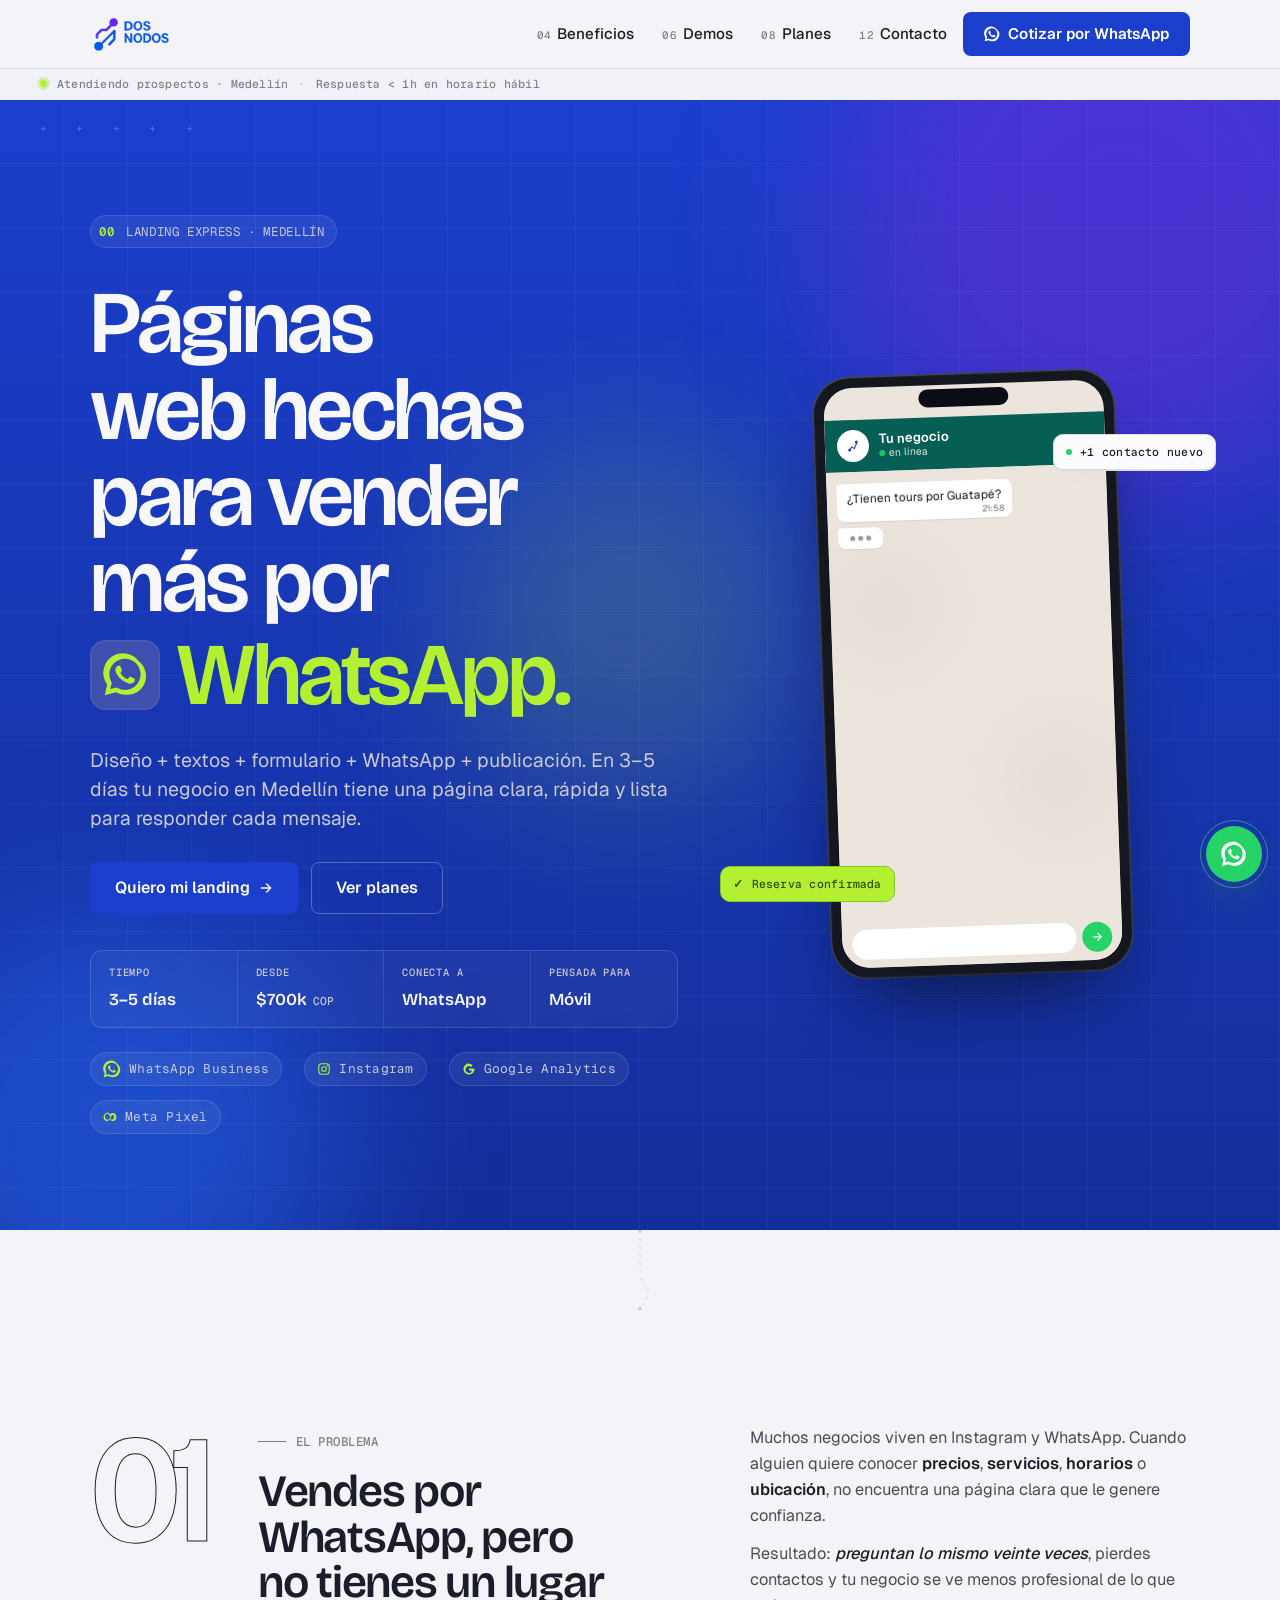
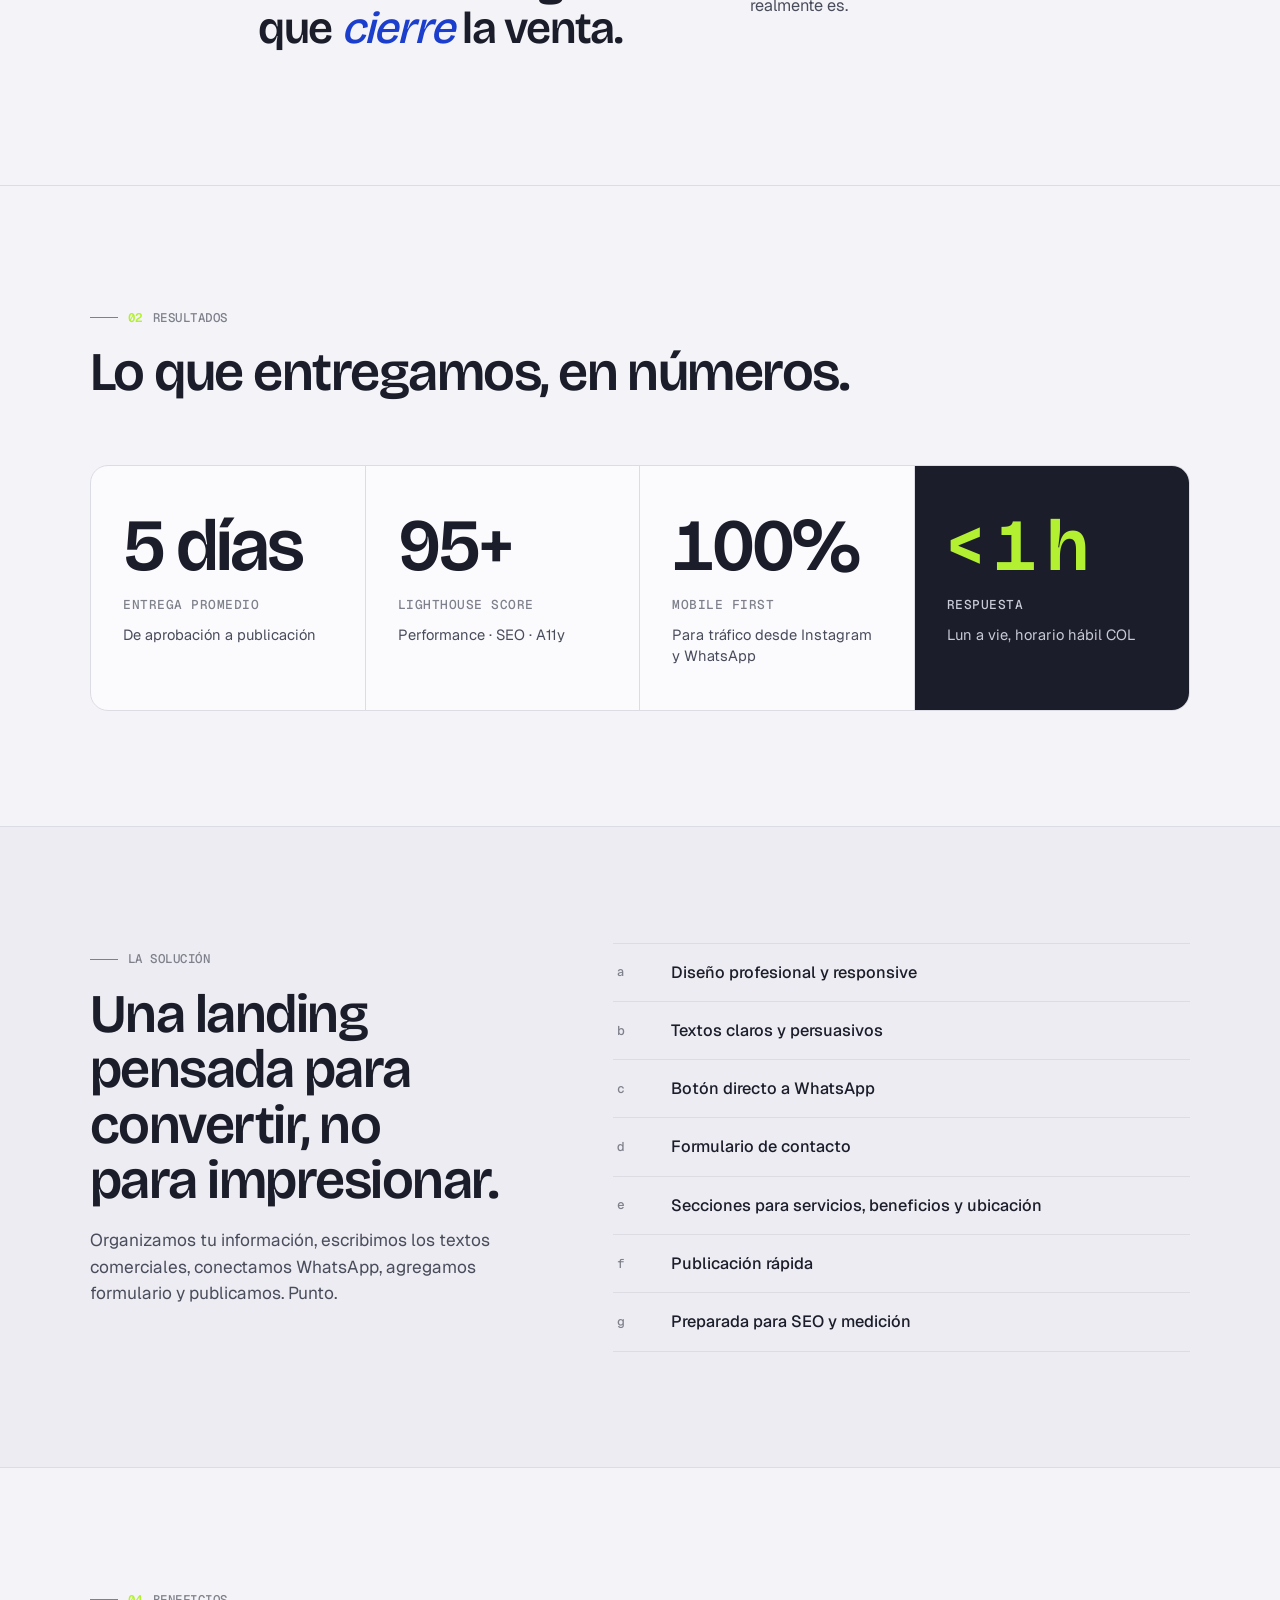
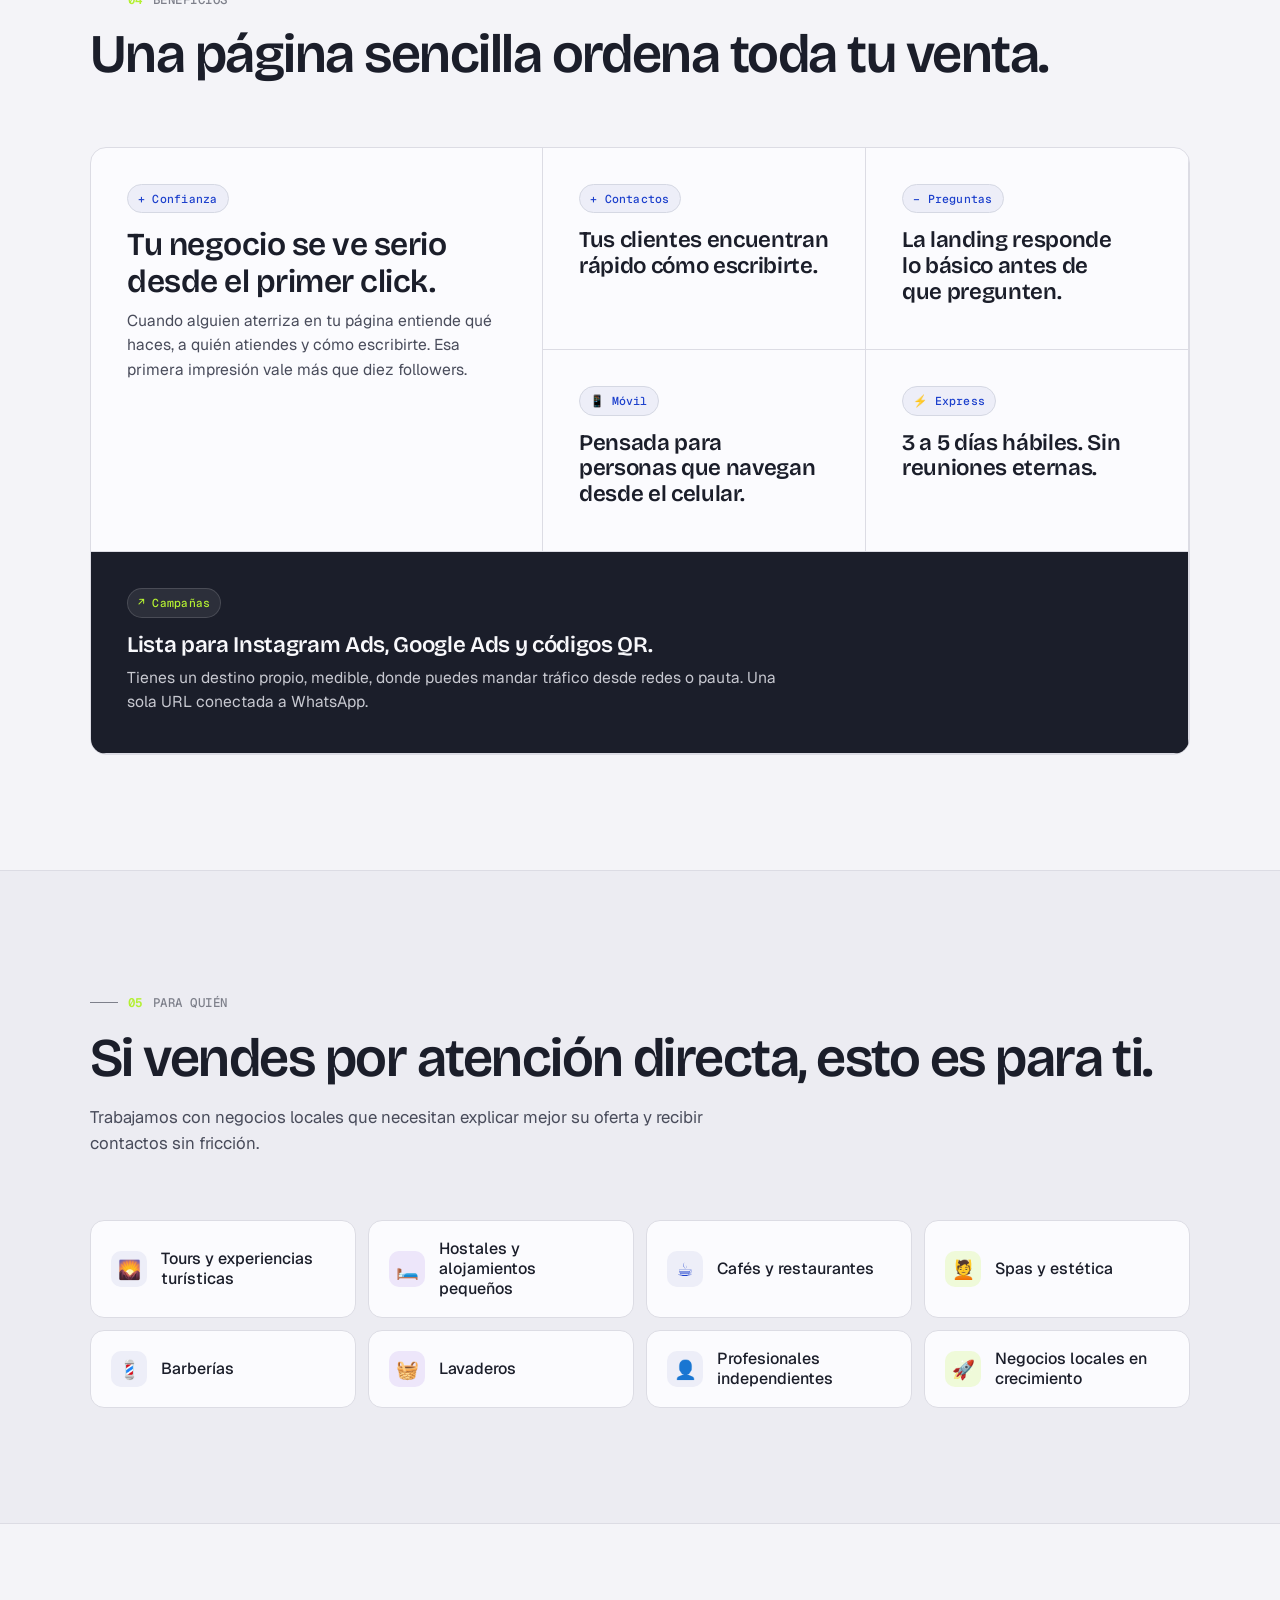
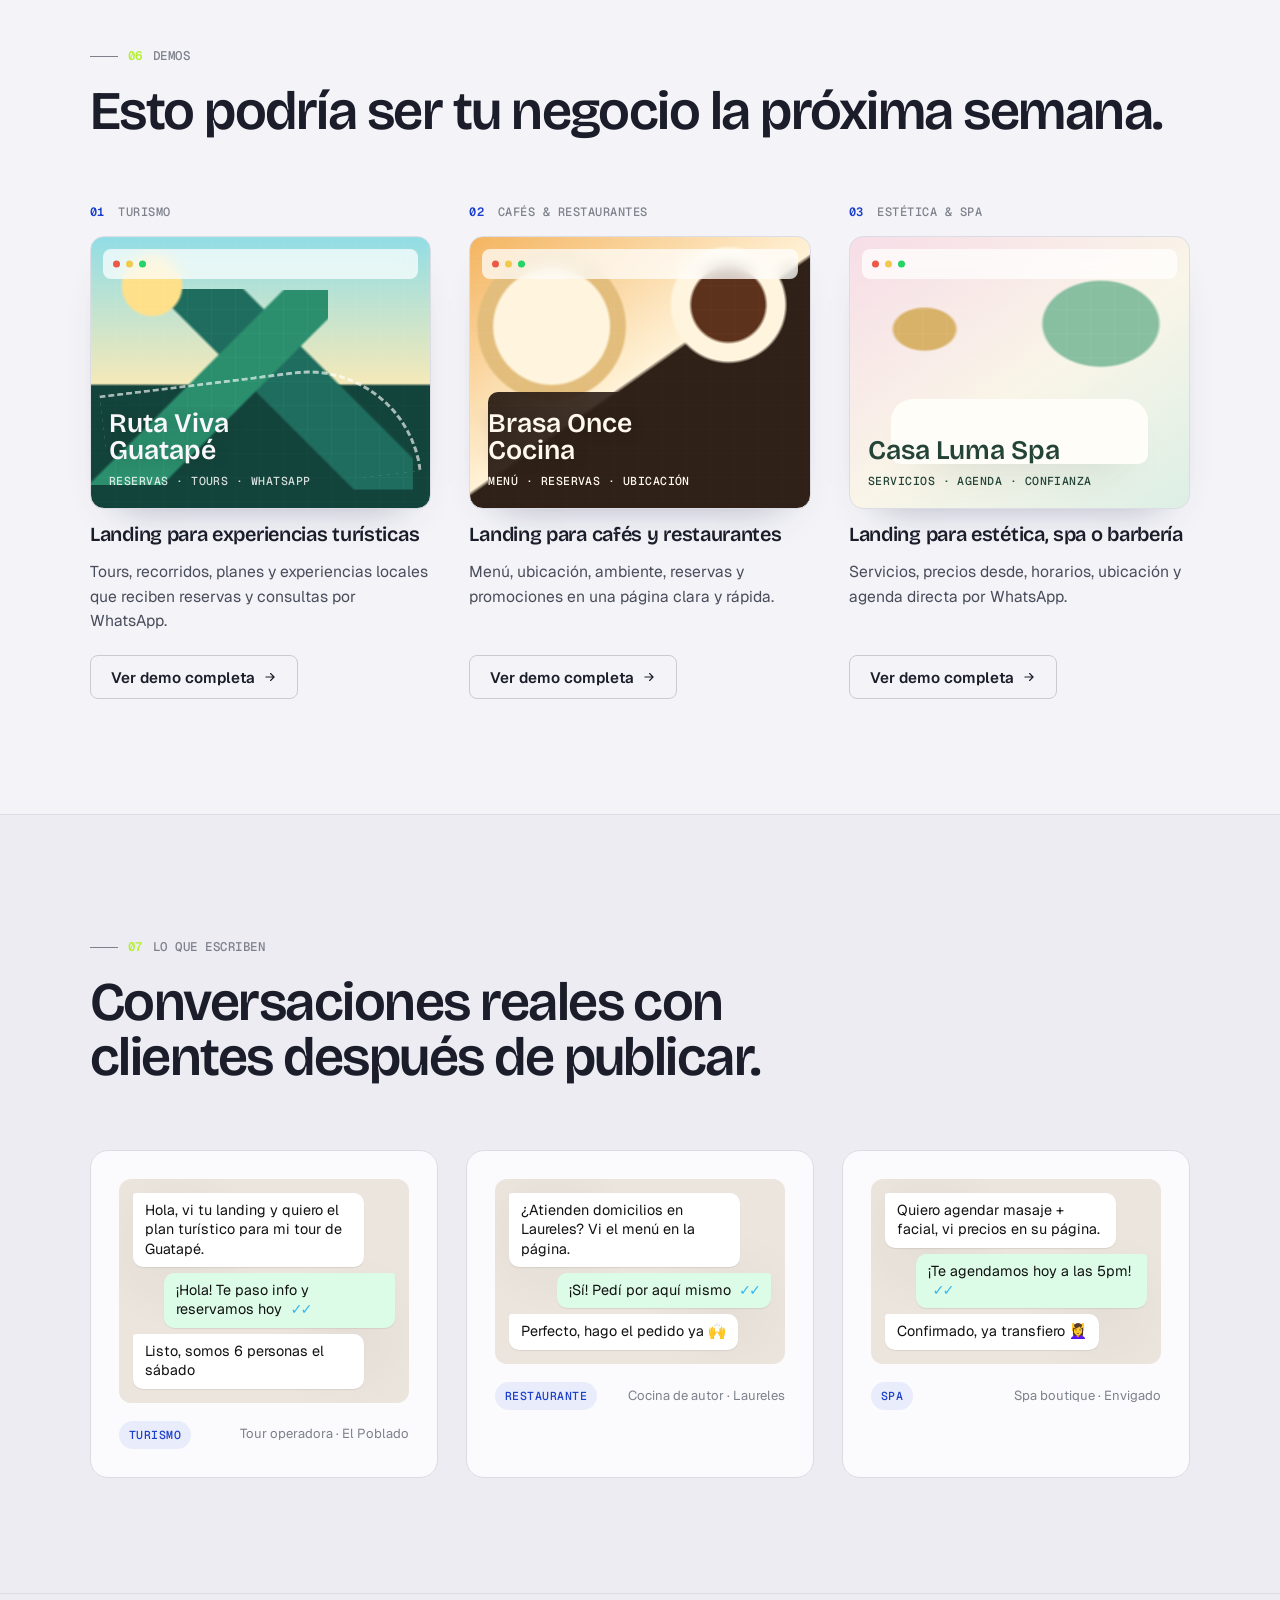
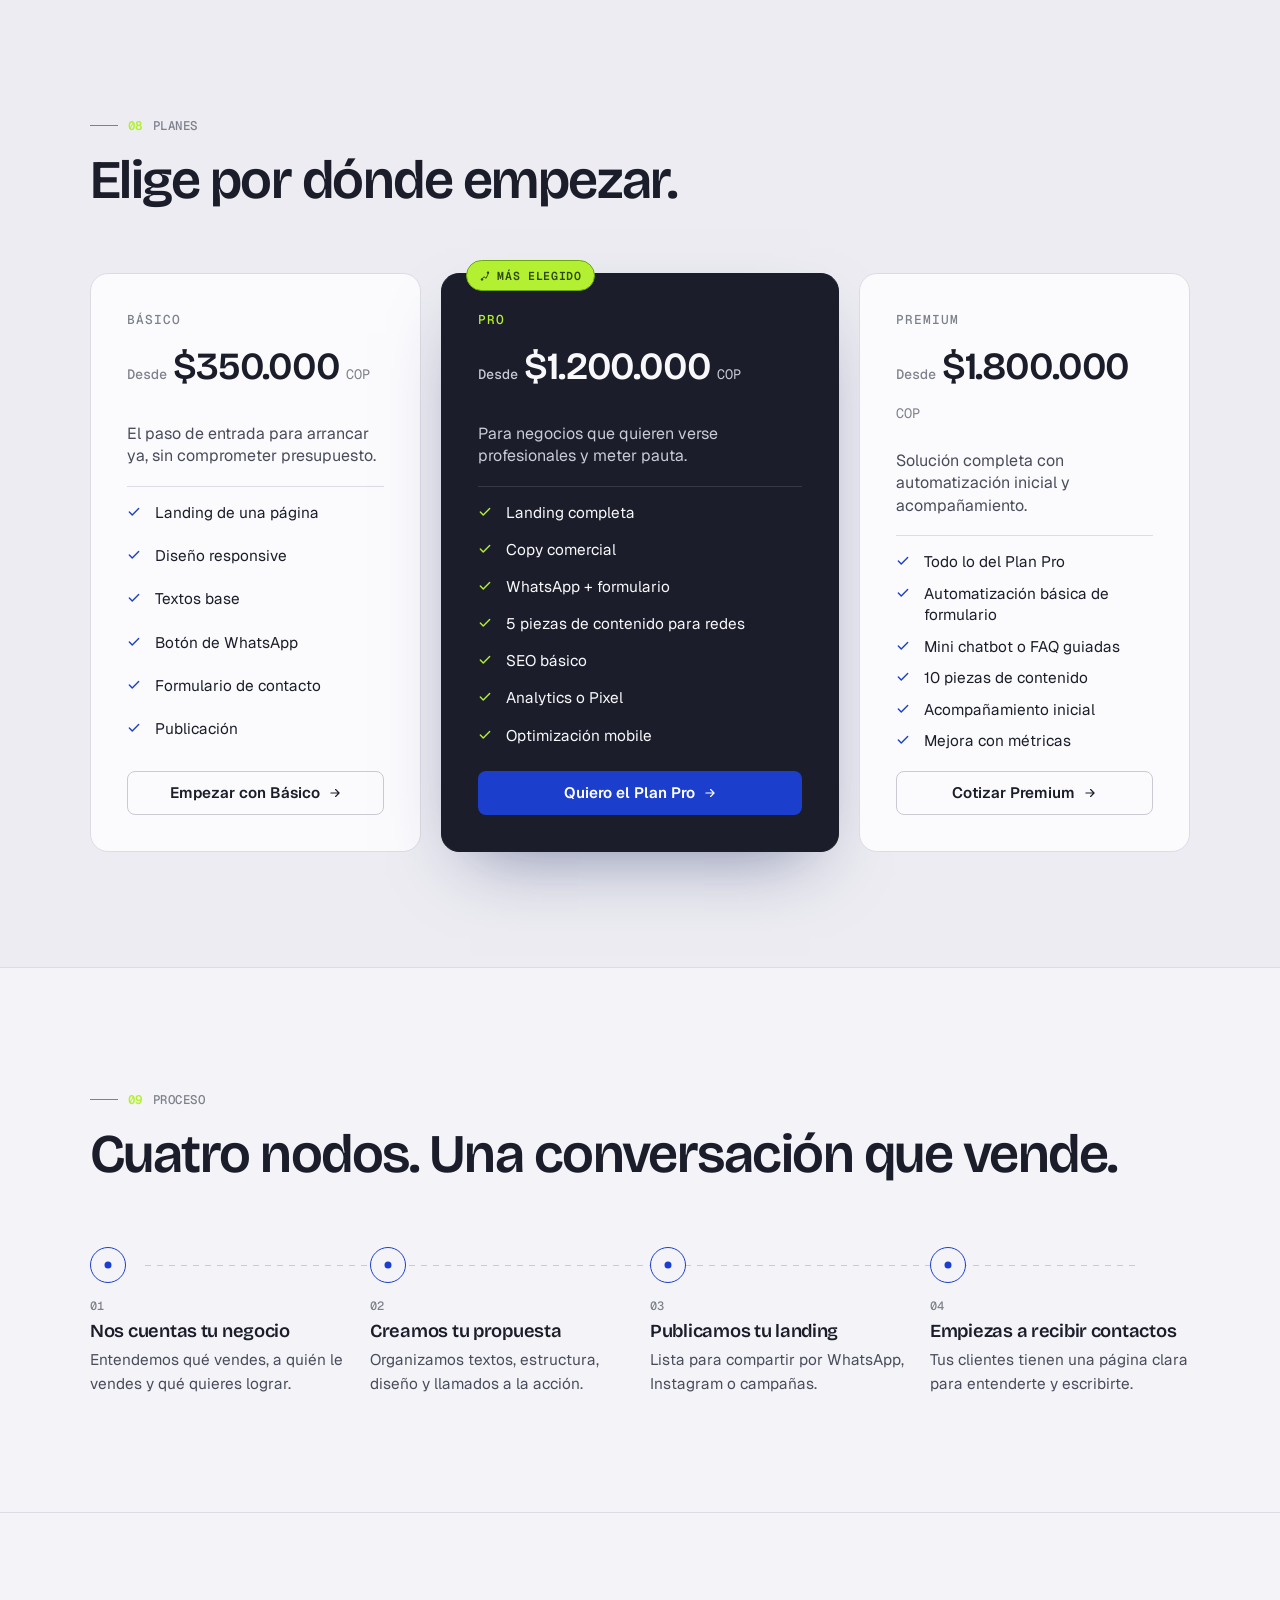
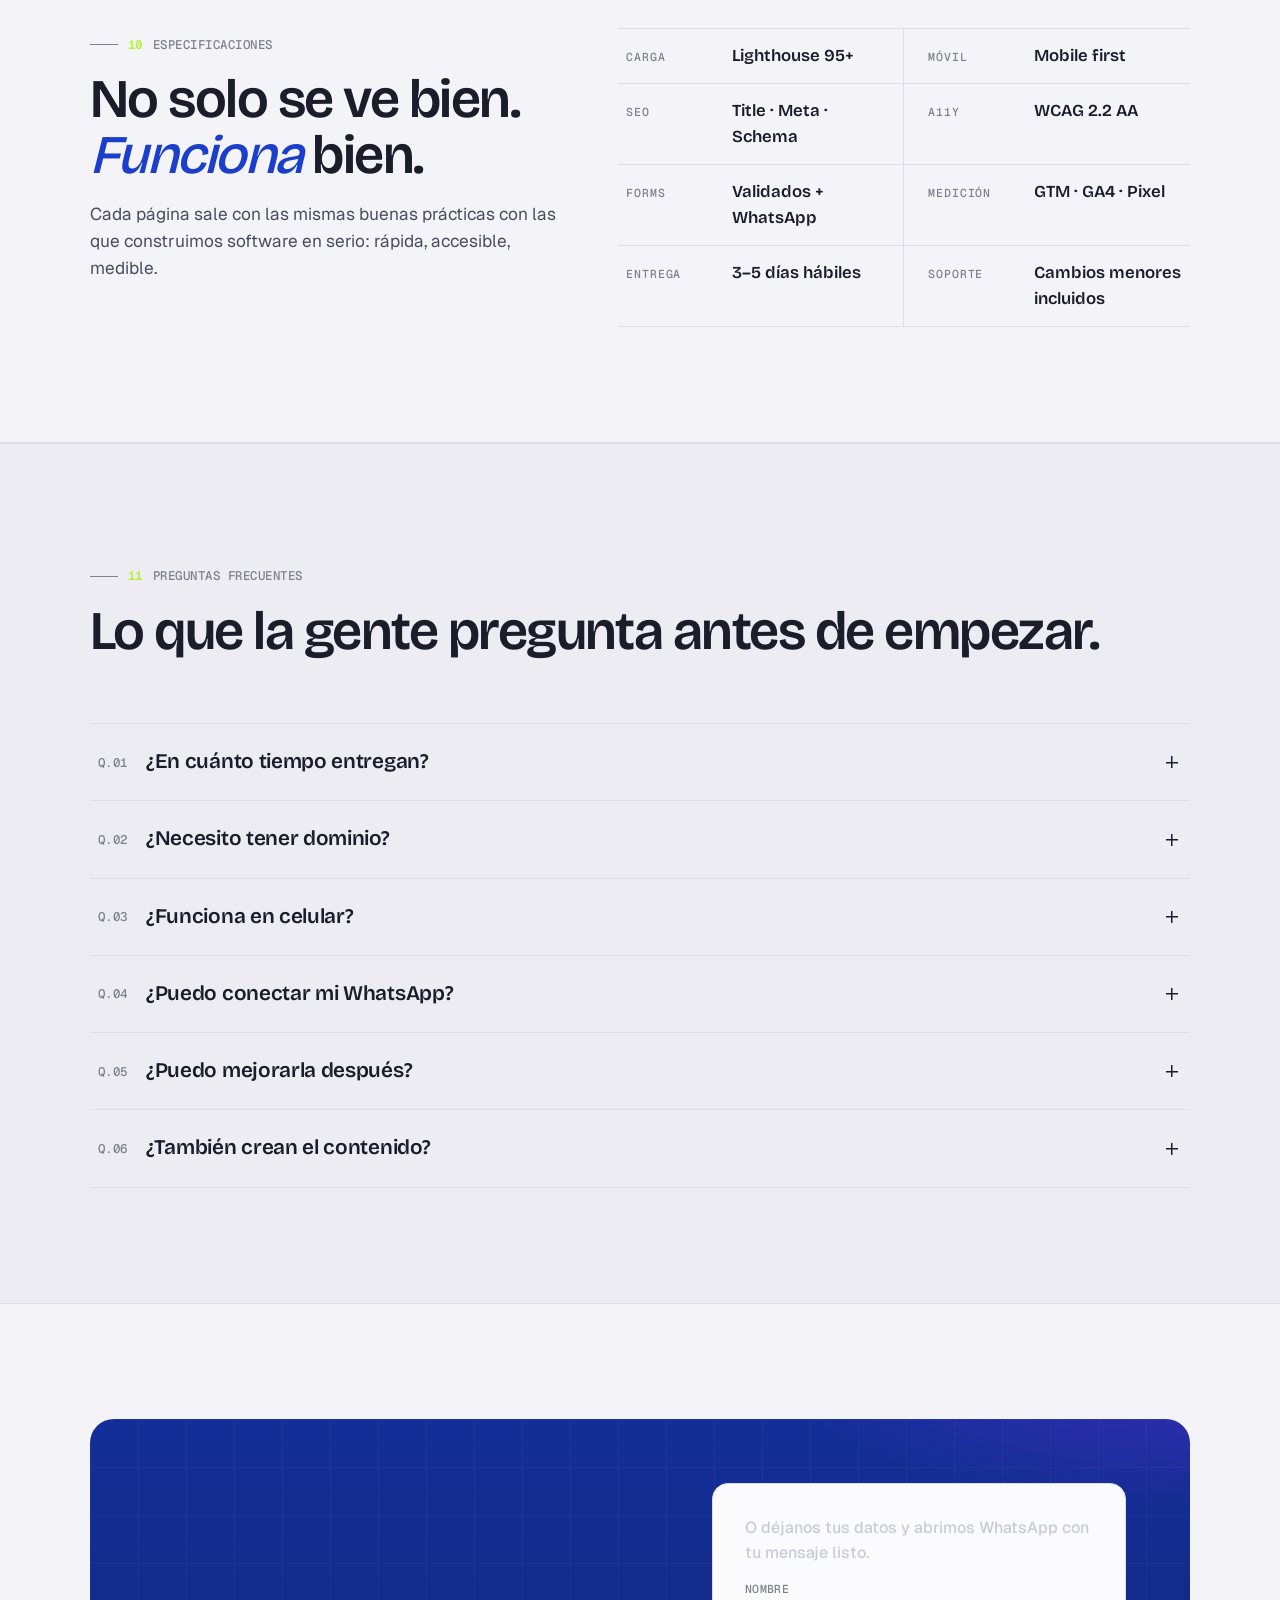
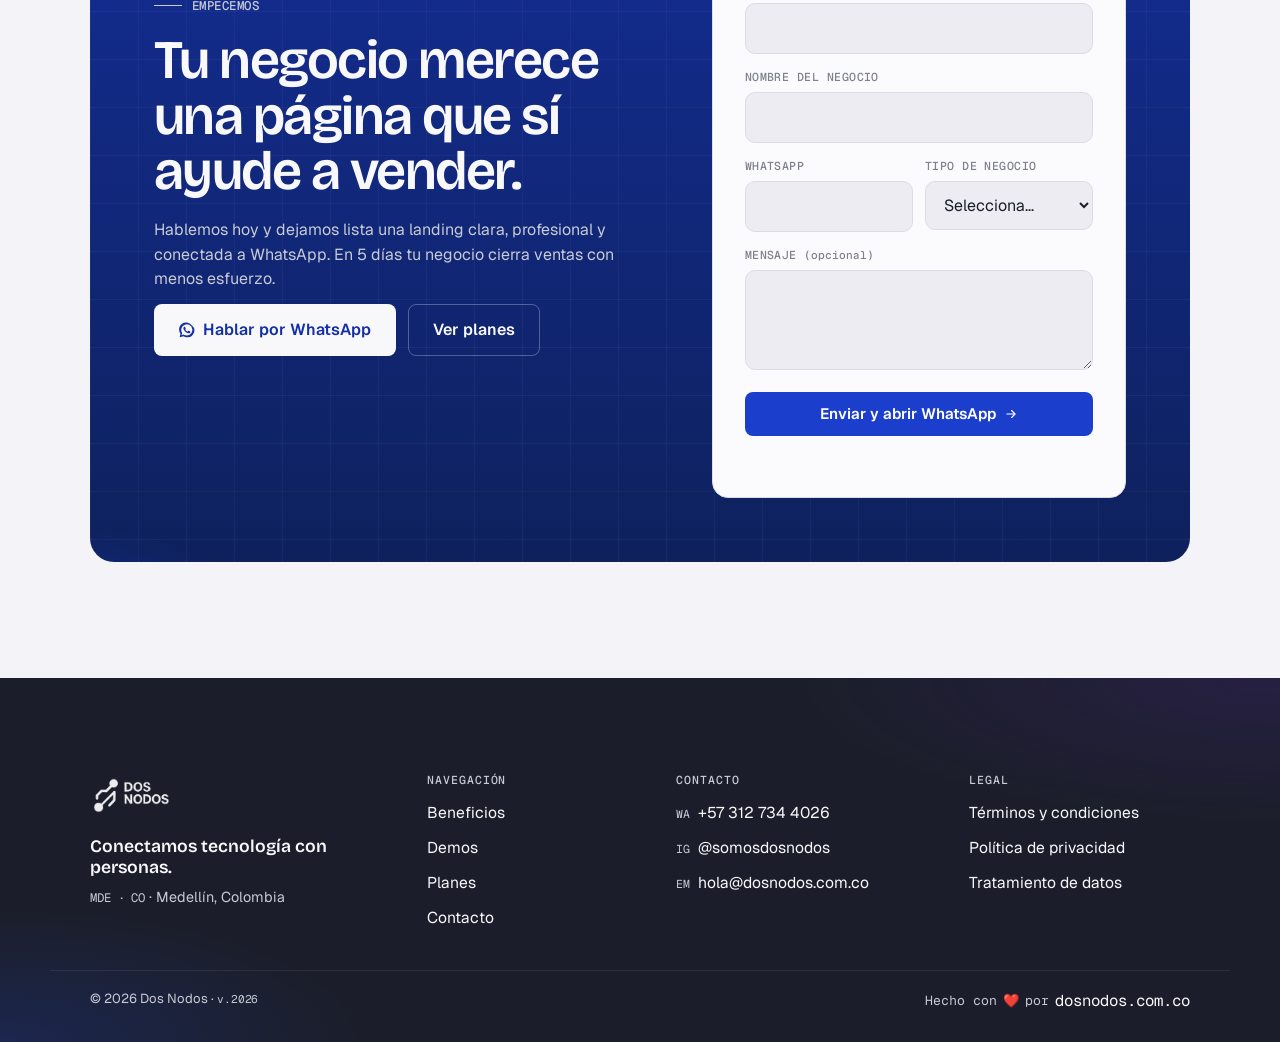
==== index.html @ 96fd8b3b "Add sales landing OG image" ====
<!doctype html>
<html lang="es-CO">
<head>
  <!-- Google Tag Manager -->
  <script>(function(w,d,s,l,i){w[l]=w[l]||[];w[l].push({'gtm.start':
  new Date().getTime(),event:'gtm.js'});var f=d.getElementsByTagName(s)[0],
  j=d.createElement(s),dl=l!='dataLayer'?'&l='+l:'';j.async=true;j.src=
  'https://www.googletagmanager.com/gtm.js?id='+i+dl;f.parentNode.insertBefore(j,f);
  })(window,document,'script','dataLayer','GTM-KWSSCHFM');</script>
  <!-- End Google Tag Manager -->
  <meta charset="utf-8">
  <meta name="viewport" content="width=device-width, initial-scale=1, viewport-fit=cover">
  <meta name="theme-color" content="#1B3FCC">

  <title>Dos Nodos · Páginas web para vender por WhatsApp en Medellín</title>
  <meta name="description" content="Creamos landings rápidas, claras y listas para vender por WhatsApp. Para cafés, tours, hostales, spas, barberías y negocios locales de Medellín.">
  <link rel="canonical" href="https://ventas.dosnodos.com.co/">
  <meta name="robots" content="index,follow,max-image-preview:large">
  <meta name="author" content="Dos Nodos">
  <meta name="geo.region" content="CO-ANT">
  <meta name="geo.placename" content="Medellín">

  <meta property="og:type" content="website">
  <meta property="og:site_name" content="Dos Nodos">
  <meta property="og:title" content="Dos Nodos · Páginas web para vender por WhatsApp en Medellín">
  <meta property="og:description" content="Páginas rápidas, claras y listas para vender por WhatsApp. Diseño, textos y publicación.">
  <meta property="og:url" content="https://ventas.dosnodos.com.co/">
  <meta property="og:locale" content="es_CO">
  <meta property="og:image" content="https://ventas.dosnodos.com.co/assets/img/og-ventas-dosnodos.png">
  <meta property="og:image:type" content="image/png">
  <meta property="og:image:width" content="1200">
  <meta property="og:image:height" content="630">
  <meta property="og:image:alt" content="Dos Nodos — Landing pages conectadas a WhatsApp para negocios locales en Medellín">

  <meta name="twitter:card" content="summary_large_image">
  <meta name="twitter:title" content="Dos Nodos · Páginas web para vender por WhatsApp">
  <meta name="twitter:description" content="Landings conectadas a WhatsApp. Diseño, textos, formulario y publicación.">
  <meta name="twitter:image" content="https://ventas.dosnodos.com.co/assets/img/og-ventas-dosnodos.png">

  <link rel="icon" href="/assets/img/favicon.ico" sizes="any">
  <link rel="icon" href="/assets/img/favicon.svg" type="image/svg+xml">
  <link rel="apple-touch-icon" href="/assets/img/apple-touch-icon.png">

  <link rel="preconnect" href="https://fonts.googleapis.com">
  <link rel="preconnect" href="https://fonts.gstatic.com" crossorigin>
  <link rel="preload" as="style" href="https://fonts.googleapis.com/css2?family=Bricolage+Grotesque:opsz,wght@12..96,500;12..96,600;12..96,700&family=Geist:wght@400;500;600&family=Geist+Mono:wght@400;500&display=swap" onload="this.onload=null;this.rel='stylesheet'">
  <link rel="stylesheet" href="https://fonts.googleapis.com/css2?family=Bricolage+Grotesque:opsz,wght@12..96,500;12..96,600;12..96,700&family=Geist:wght@400;500;600&family=Geist+Mono:wght@400;500&display=swap">
  <link rel="preload" as="image" href="/assets/img/logo-dosnodos.png" fetchpriority="high">
  <link rel="preload" as="style" href="/assets/css/styles.css?v=7">
  <link rel="stylesheet" href="/assets/css/styles.css?v=7">

  <script type="application/ld+json">
  {
    "@context": "https://schema.org",
    "@type": "ProfessionalService",
    "name": "Dos Nodos",
    "url": "https://ventas.dosnodos.com.co/",
    "logo": "https://ventas.dosnodos.com.co/assets/img/logo-dosnodos.png",
    "image": "https://ventas.dosnodos.com.co/assets/img/og-ventas-dosnodos.png",
    "telephone": "+57 312 734 4026",
    "priceRange": "$$",
    "areaServed": "Medellín, Colombia",
    "description": "Páginas web profesionales conectadas a WhatsApp para negocios locales.",
    "serviceType": "Diseño de landing pages y automatización básica de contacto",
    "address": {
      "@type": "PostalAddress",
      "addressLocality": "Medellín",
      "addressRegion": "Antioquia",
      "addressCountry": "CO"
    },
    "sameAs": ["https://dosnodos.com.co/", "https://www.instagram.com/somosdosnodos", "https://wa.me/573127344026"]
  }
  </script>

  <script type="application/ld+json">
  {
    "@context": "https://schema.org",
    "@type": "FAQPage",
    "mainEntity": [
      { "@type": "Question", "name": "¿En cuánto tiempo entregan?", "acceptedAnswer": { "@type": "Answer", "text": "Entre 3 y 5 días hábiles, según el alcance y la información disponible." } },
      { "@type": "Question", "name": "¿Necesito tener dominio?", "acceptedAnswer": { "@type": "Answer", "text": "No necesariamente. Podemos orientarte para usar uno propio o publicar una primera versión rápida." } },
      { "@type": "Question", "name": "¿Funciona en celular?", "acceptedAnswer": { "@type": "Answer", "text": "Sí. La landing se diseña primero pensando en usuarios móviles." } },
      { "@type": "Question", "name": "¿Puedo conectar mi WhatsApp?", "acceptedAnswer": { "@type": "Answer", "text": "Sí. El botón principal llevará al cliente directamente a tu WhatsApp con un mensaje predefinido." } },
      { "@type": "Question", "name": "¿Puedo mejorarla después?", "acceptedAnswer": { "@type": "Answer", "text": "Sí. Puedes empezar con una versión básica y luego agregar campañas, automatizaciones, chatbot o nuevas secciones." } },
      { "@type": "Question", "name": "¿También crean el contenido?", "acceptedAnswer": { "@type": "Answer", "text": "Sí. En los planes Pro y Premium incluimos piezas iniciales para redes." } }
    ]
  }
  </script>
</head>
<body>
  <!-- Google Tag Manager (noscript) -->
  <noscript><iframe src="https://www.googletagmanager.com/ns.html?id=GTM-KWSSCHFM"
  height="0" width="0" style="display:none;visibility:hidden"></iframe></noscript>
  <!-- End Google Tag Manager (noscript) -->

  <a class="skip-link" href="#contenido">Saltar al contenido</a>

  <div class="scroll-progress" aria-hidden="true"><span></span></div>

  <!-- SVG symbols -->
  <svg width="0" height="0" style="position:absolute" aria-hidden="true" focusable="false">
    <defs>
      <symbol id="ico-nodes" viewBox="0 0 64 64">
        <g fill="none" stroke="currentColor" stroke-width="5" stroke-linecap="round" stroke-linejoin="round">
          <path d="M16 50 L26 36 L38 44 L48 22 L48 14"/>
        </g>
        <circle cx="16" cy="50" r="6.5" fill="currentColor"/>
        <circle cx="48" cy="14" r="6.5" fill="currentColor"/>
      </symbol>
      <symbol id="ico-arrow" viewBox="0 0 24 24">
        <path fill="none" stroke="currentColor" stroke-width="2" stroke-linecap="round" stroke-linejoin="round" d="M5 12h14M13 6l6 6-6 6"/>
      </symbol>
      <symbol id="ico-check" viewBox="0 0 24 24">
        <path fill="none" stroke="currentColor" stroke-width="2.4" stroke-linecap="round" stroke-linejoin="round" d="M4 12l5 5L20 6"/>
      </symbol>
      <symbol id="ico-wa" viewBox="0 0 24 24">
        <path fill="currentColor" d="M19.05 4.91A10 10 0 0 0 2.2 17.34L1 23l5.79-1.52a10 10 0 0 0 4.99 1.27h.01A10 10 0 0 0 19.05 4.91Zm-7.27 15.3a8.31 8.31 0 0 1-4.23-1.16l-.3-.18-3.43.9.92-3.35-.2-.31a8.32 8.32 0 1 1 7.24 4.1Zm4.6-6.23c-.25-.13-1.48-.73-1.71-.82-.23-.08-.4-.13-.57.13-.16.25-.65.82-.8.99-.15.16-.3.18-.55.06-.25-.13-1.06-.39-2.02-1.24a7.55 7.55 0 0 1-1.4-1.73c-.14-.25-.02-.39.11-.51.11-.11.25-.3.38-.45.13-.15.16-.25.25-.41.08-.16.04-.31-.02-.43-.06-.13-.57-1.37-.78-1.88-.2-.49-.41-.42-.57-.43h-.49a.94.94 0 0 0-.68.31c-.23.25-.89.87-.89 2.12 0 1.25.92 2.46 1.05 2.62.13.16 1.81 2.76 4.38 3.87.61.27 1.09.43 1.46.55.61.2 1.17.17 1.62.1.49-.07 1.48-.6 1.69-1.18.21-.59.21-1.09.15-1.19-.06-.1-.23-.16-.48-.28Z"/>
      </symbol>
      <symbol id="ico-ig" viewBox="0 0 24 24">
        <rect x="3" y="3" width="18" height="18" rx="5" ry="5" fill="none" stroke="currentColor" stroke-width="1.8"/>
        <circle cx="12" cy="12" r="4" fill="none" stroke="currentColor" stroke-width="1.8"/>
        <circle cx="17.5" cy="6.5" r="1.3" fill="currentColor"/>
      </symbol>
      <symbol id="ico-google" viewBox="0 0 24 24">
        <path fill="currentColor" d="M12 11v3.5h5.06c-.21 1.4-.83 2.58-1.78 3.36-.79.65-1.93 1.14-3.28 1.14a5.96 5.96 0 1 1 3.78-10.55l2.43-2.43A9.46 9.46 0 0 0 12 2.5a9.5 9.5 0 1 0 9.27 11.6c.1-.55.16-1.12.16-1.7 0-.57-.06-1.12-.16-1.4H12Z"/>
      </symbol>
      <symbol id="ico-meta" viewBox="0 0 24 24">
        <path fill="currentColor" d="M3.4 12.2c0-3.1 1.5-5.7 4-5.7 1.6 0 2.7 1 4.3 3.6.4.6.7 1.2 1 1.7-.3.5-.6 1-.9 1.5-1.4 2.2-2.4 3.4-4 3.4-2.5 0-4.4-2.5-4.4-4.5Zm15.4-.2c0 2.5-1.4 4.7-3.4 4.7-1.3 0-2.1-.7-3.1-2 .9-1.5 1.5-2.7 2.3-4.1.7-1.2 1.3-2.1 2-2.1 1.4 0 2.2 1.4 2.2 3.5Zm-2.2-7c-1.8 0-3.1 1-4.2 2.5-1.7-2.5-3-2.7-4.7-2.7C4 4.8 1 8 1 12.4 1 16.3 3.4 19 6.7 19c2.2 0 3.6-1 5.3-3.5.4.6.7 1.1 1 1.5 1.4 1.5 2.6 2 4.3 2C20.9 19 23 16.4 23 12c0-4-2-7-6.4-7Z"/>
      </symbol>
    </defs>
  </svg>

  <header class="site-header" role="banner">
    <div class="header-inner">
      <a href="#top" class="brand" aria-label="Dos Nodos, inicio">
        <img src="/assets/img/logo-dosnodos.png" alt="Dos Nodos" width="170" height="86" class="brand-logo" decoding="async">
      </a>

      <nav class="site-nav" aria-label="Navegación principal">
        <button class="nav-toggle" type="button" aria-expanded="false" aria-controls="menu-principal">
          <span class="sr-only">Abrir menú</span>
          <span class="nav-toggle-bar" aria-hidden="true"></span>
          <span class="nav-toggle-bar" aria-hidden="true"></span>
          <span class="nav-toggle-bar" aria-hidden="true"></span>
        </button>
        <ul id="menu-principal" class="nav-list">
          <li><a href="#beneficios"><span class="nav-idx">04</span> Beneficios</a></li>
          <li><a href="#demos"><span class="nav-idx">06</span> Demos</a></li>
          <li><a href="#planes"><span class="nav-idx">08</span> Planes</a></li>
          <li><a href="#contacto"><span class="nav-idx">12</span> Contacto</a></li>
        </ul>
      </nav>

      <a
        href="#"
        class="btn btn-primary btn-header"
        data-wa="general"
        data-event="clic_whatsapp_header"
        data-section="header"
        rel="noopener">
        <svg class="btn-leading-icon" width="16" height="16" aria-hidden="true"><use href="#ico-wa"/></svg>
        Cotizar por WhatsApp
      </a>
    </div>
    <div class="header-status" aria-hidden="true">
      <span class="status-dot"></span>
      <span>Atendiendo prospectos · Medellín</span>
      <span class="status-sep">·</span>
      <span>Respuesta &lt; 1h en horario hábil</span>
    </div>
  </header>

  <main id="contenido">

    <!-- ============ 00 — HERO (drenched) ============ -->
    <section class="hero" id="top" aria-labelledby="hero-title">
      <div class="hero-bg" aria-hidden="true">
        <div class="hero-orb hero-orb-1"></div>
        <div class="hero-orb hero-orb-2"></div>
        <div class="hero-orb hero-orb-3"></div>
      </div>
      <div class="hero-grid">
        <div class="hero-copy">
          <div class="hero-meta">
            <span class="meta-idx">00</span>
            <span class="meta-label">Landing express · Medellín</span>
          </div>
          <h1 id="hero-title" class="hero-title">
            <span class="hero-line" data-i="0">Páginas web hechas</span>
            <span class="hero-line" data-i="1">para vender más por</span>
            <span class="hero-line line-accent" data-i="2">
              <span class="hero-wa-mark" aria-hidden="true"><svg viewBox="0 0 24 24" focusable="false"><use href="#ico-wa"/></svg></span>
              <span>WhatsApp.</span>
            </span>
          </h1>
          <p class="hero-sub">
            Diseño + textos + formulario + WhatsApp + publicación.
            En 3–5 días tu negocio en Medellín tiene una página clara,
            rápida y lista para responder cada mensaje.
          </p>

          <div class="hero-actions">
            <a href="#contacto" class="btn btn-primary btn-lg"
               data-wa="general"
               data-event="clic_whatsapp_hero"
               data-section="hero">
              Quiero mi landing
              <svg class="btn-trailing-icon" width="16" height="16" aria-hidden="true"><use href="#ico-arrow"/></svg>
            </a>
            <a href="#planes" class="btn btn-ghost btn-lg btn-on-dark"
               data-event="clic_ver_planes"
               data-section="hero">
              Ver planes
            </a>
          </div>

          <dl class="hero-specs" aria-label="Resumen del servicio">
            <div>
              <dt>Tiempo</dt>
              <dd>3–5 días</dd>
            </div>
            <div>
              <dt>Desde</dt>
              <dd>$700k <span>COP</span></dd>
            </div>
            <div>
              <dt>Conecta a</dt>
              <dd>WhatsApp</dd>
            </div>
            <div>
              <dt>Pensada para</dt>
              <dd>Móvil</dd>
            </div>
          </dl>

          <ul class="hero-trust" aria-label="Integraciones compatibles">
            <li><svg width="18" height="18" aria-hidden="true"><use href="#ico-wa"/></svg> WhatsApp Business</li>
            <li><svg width="14" height="14" aria-hidden="true"><use href="#ico-ig"/></svg> Instagram</li>
            <li><svg width="14" height="14" aria-hidden="true"><use href="#ico-google"/></svg> Google Analytics</li>
            <li><svg width="14" height="14" aria-hidden="true"><use href="#ico-meta"/></svg> Meta Pixel</li>
          </ul>
        </div>

        <div class="hero-visual" aria-hidden="true">
          <div class="hero-grid-bg"></div>
          <div class="phone">
            <div class="phone-notch"></div>
            <div class="phone-screen">
              <div class="wa-header">
                <span class="wa-avatar"><svg width="14" height="14"><use href="#ico-nodes"/></svg></span>
                <span class="wa-info">
                  <strong>Tu negocio</strong>
                  <small><i class="wa-online"></i> en línea</small>
                </span>
              </div>
              <div class="wa-thread" id="wa-thread"></div>
              <div class="wa-input">
                <span class="wa-field"></span>
                <span class="wa-send"><svg width="14" height="14"><use href="#ico-arrow"/></svg></span>
              </div>
            </div>
          </div>

          <span class="hero-tag tag-paper">+1 contacto nuevo</span>
          <span class="hero-tag tag-cobalt">Reserva confirmada</span>
        </div>
      </div>
    </section>

    <!-- Connection line between sections (decorative but meaningful) -->
    <div class="connector" aria-hidden="true">
      <svg viewBox="0 0 100 80" preserveAspectRatio="none">
        <path d="M50 0 V 38 Q 50 50 60 56 T 50 80" fill="none" stroke="currentColor" stroke-width="1" stroke-dasharray="3 5"/>
        <circle cx="50" cy="0" r="3" fill="currentColor"/>
        <circle cx="50" cy="80" r="3" fill="currentColor"/>
      </svg>
    </div>

    <!-- ============ 01 — PROBLEMA ============ -->
    <section class="section section-problem" aria-labelledby="problem-title">
      <div class="container">
        <div class="prob-grid">
          <span class="big-num" aria-hidden="true">01</span>
          <div class="prob-copy">
            <span class="kicker">El problema</span>
            <h2 id="problem-title" class="display-h2">
              Vendes por WhatsApp,
              pero no tienes un lugar
              que <em>cierre</em> la venta.
            </h2>
          </div>
          <div class="prob-side">
            <p>Muchos negocios viven en Instagram y WhatsApp. Cuando alguien quiere conocer <strong>precios</strong>, <strong>servicios</strong>, <strong>horarios</strong> o <strong>ubicación</strong>, no encuentra una página clara que le genere confianza.</p>
            <p>Resultado: <em>preguntan lo mismo veinte veces</em>, pierdes contactos y tu negocio se ve menos profesional de lo que realmente es.</p>
          </div>
        </div>
      </div>
    </section>

    <!-- ============ 01b — RESULTADOS (social proof) ============ -->
    <section class="section section-results" aria-labelledby="results-title">
      <div class="container">
        <header class="section-head section-head-left">
          <span class="kicker"><span class="meta-idx">02</span> Resultados</span>
          <h2 id="results-title" class="display-h2">Lo que entregamos, en números.</h2>
        </header>

        <ul class="stat-grid" role="list">
          <li class="stat">
            <span class="stat-num" data-count-to="5" data-count-suffix=" días">0</span>
            <span class="stat-label">Entrega promedio</span>
            <span class="stat-foot">De aprobación a publicación</span>
          </li>
          <li class="stat">
            <span class="stat-num" data-count-to="95" data-count-suffix="+">0</span>
            <span class="stat-label">Lighthouse Score</span>
            <span class="stat-foot">Performance · SEO · A11y</span>
          </li>
          <li class="stat">
            <span class="stat-num" data-count-to="100" data-count-suffix="%">0</span>
            <span class="stat-label">Mobile first</span>
            <span class="stat-foot">Para tráfico desde Instagram y WhatsApp</span>
          </li>
          <li class="stat stat-accent">
            <span class="stat-num">&lt; 1 h</span>
            <span class="stat-label">Respuesta</span>
            <span class="stat-foot">Lun a vie, horario hábil COL</span>
          </li>
        </ul>
      </div>
    </section>

    <!-- ============ 02 — SOLUCIÓN ============ -->
    <section class="section section-solution" aria-labelledby="solution-title">
      <div class="container">
        <div class="sol-grid">
          <div class="sol-copy">
            <span class="kicker">La solución</span>
            <h2 id="solution-title" class="display-h2">Una landing pensada para convertir, no para impresionar.</h2>
            <p class="lead">Organizamos tu información, escribimos los textos comerciales, conectamos WhatsApp, agregamos formulario y publicamos. Punto.</p>
          </div>

          <ul class="sol-list">
            <li><span class="sol-num">a</span><span>Diseño profesional y responsive</span></li>
            <li><span class="sol-num">b</span><span>Textos claros y persuasivos</span></li>
            <li><span class="sol-num">c</span><span>Botón directo a WhatsApp</span></li>
            <li><span class="sol-num">d</span><span>Formulario de contacto</span></li>
            <li><span class="sol-num">e</span><span>Secciones para servicios, beneficios y ubicación</span></li>
            <li><span class="sol-num">f</span><span>Publicación rápida</span></li>
            <li><span class="sol-num">g</span><span>Preparada para SEO y medición</span></li>
          </ul>
        </div>
      </div>
    </section>

    <!-- ============ 03 — BENEFICIOS (asymmetric) ============ -->
    <section class="section section-benefits" id="beneficios" aria-labelledby="benefits-title">
      <div class="container">
        <header class="section-head section-head-left">
          <span class="kicker"><span class="meta-idx">04</span> Beneficios</span>
          <h2 id="benefits-title" class="display-h2">Una página sencilla ordena toda tu venta.</h2>
        </header>

        <div class="ben-grid">
          <article class="ben ben-lg">
            <header><span class="ben-tag">+ Confianza</span></header>
            <h3>Tu negocio se ve serio desde el primer click.</h3>
            <p>Cuando alguien aterriza en tu página entiende qué haces, a quién atiendes y cómo escribirte. Esa primera impresión vale más que diez followers.</p>
          </article>

          <article class="ben">
            <header><span class="ben-tag">+ Contactos</span></header>
            <h3>Tus clientes encuentran rápido cómo escribirte.</h3>
          </article>

          <article class="ben">
            <header><span class="ben-tag">− Preguntas</span></header>
            <h3>La landing responde lo básico antes de que pregunten.</h3>
          </article>

          <article class="ben">
            <header><span class="ben-tag">📱 Móvil</span></header>
            <h3>Pensada para personas que navegan desde el celular.</h3>
          </article>

          <article class="ben">
            <header><span class="ben-tag">⚡ Express</span></header>
            <h3>3 a 5 días hábiles. Sin reuniones eternas.</h3>
          </article>

          <article class="ben ben-accent">
            <header><span class="ben-tag">↗ Campañas</span></header>
            <h3>Lista para Instagram Ads, Google Ads y códigos QR.</h3>
            <p>Tienes un destino propio, medible, donde puedes mandar tráfico desde redes o pauta. Una sola URL conectada a WhatsApp.</p>
          </article>
        </div>
      </div>
    </section>

    <!-- ============ 05 — NICHOS (static grid) ============ -->
    <section class="section section-niches" aria-labelledby="niches-title">
      <div class="container">
        <header class="section-head section-head-left">
          <span class="kicker"><span class="meta-idx">05</span> Para quién</span>
          <h2 id="niches-title" class="display-h2">Si vendes por atención directa, esto es para ti.</h2>
          <p class="section-lead">Trabajamos con negocios locales que necesitan explicar mejor su oferta y recibir contactos sin fricción.</p>
        </header>

        <ul class="niches" role="list">
          <li><span class="niches-icon" aria-hidden="true">🌄</span> Tours y experiencias turísticas</li>
          <li><span class="niches-icon" aria-hidden="true">🛏️</span> Hostales y alojamientos pequeños</li>
          <li><span class="niches-icon" aria-hidden="true">☕</span> Cafés y restaurantes</li>
          <li><span class="niches-icon" aria-hidden="true">💆</span> Spas y estética</li>
          <li><span class="niches-icon" aria-hidden="true">💈</span> Barberías</li>
          <li><span class="niches-icon" aria-hidden="true">🧺</span> Lavaderos</li>
          <li><span class="niches-icon" aria-hidden="true">👤</span> Profesionales independientes</li>
          <li><span class="niches-icon" aria-hidden="true">🚀</span> Negocios locales en crecimiento</li>
        </ul>
      </div>
    </section>

    <!-- ============ 05 — DEMOS ============ -->
    <section class="section section-demos" id="demos" aria-labelledby="demos-title">
      <div class="container">
        <header class="section-head section-head-left">
          <span class="kicker"><span class="meta-idx">06</span> Demos</span>
          <h2 id="demos-title" class="display-h2">Esto podría ser tu negocio la próxima semana.</h2>
        </header>

        <div class="demos">
          <article class="demo">
            <span class="demo-cat"><span class="cat-num">01</span> Turismo</span>
            <a class="demo-thumb demo-tour" href="/demos/turismo.html" aria-label="Ver demo completa para experiencias turísticas">
              <span class="demo-browser-bar" aria-hidden="true"></span>
              <span class="demo-preview-title">Ruta Viva Guatapé</span>
              <span class="demo-preview-meta">Reservas · tours · WhatsApp</span>
            </a>
            <h3>Landing para experiencias turísticas</h3>
            <p>Tours, recorridos, planes y experiencias locales que reciben reservas y consultas por WhatsApp.</p>
            <a href="/demos/turismo.html" class="btn btn-secondary"
               data-event="clic_ver_demo"
               data-section="demo_turismo">
              Ver demo completa <svg class="btn-trailing-icon" width="14" height="14" aria-hidden="true"><use href="#ico-arrow"/></svg>
            </a>
          </article>

          <article class="demo">
            <span class="demo-cat"><span class="cat-num">02</span> Cafés &amp; restaurantes</span>
            <a class="demo-thumb demo-cafe" href="/demos/cafes-restaurantes.html" aria-label="Ver demo completa para cafés y restaurantes">
              <span class="demo-browser-bar" aria-hidden="true"></span>
              <span class="demo-preview-title">Brasa Once Cocina</span>
              <span class="demo-preview-meta">Menú · reservas · ubicación</span>
            </a>
            <h3>Landing para cafés y restaurantes</h3>
            <p>Menú, ubicación, ambiente, reservas y promociones en una página clara y rápida.</p>
            <a href="/demos/cafes-restaurantes.html" class="btn btn-secondary"
               data-event="clic_ver_demo"
               data-section="demo_cafe">
              Ver demo completa <svg class="btn-trailing-icon" width="14" height="14" aria-hidden="true"><use href="#ico-arrow"/></svg>
            </a>
          </article>

          <article class="demo">
            <span class="demo-cat"><span class="cat-num">03</span> Estética &amp; spa</span>
            <a class="demo-thumb demo-spa" href="/demos/spa-estetica.html" aria-label="Ver demo completa para estética, spa o barbería">
              <span class="demo-browser-bar" aria-hidden="true"></span>
              <span class="demo-preview-title">Casa Luma Spa</span>
              <span class="demo-preview-meta">Servicios · agenda · confianza</span>
            </a>
            <h3>Landing para estética, spa o barbería</h3>
            <p>Servicios, precios desde, horarios, ubicación y agenda directa por WhatsApp.</p>
            <a href="/demos/spa-estetica.html" class="btn btn-secondary"
               data-event="clic_ver_demo"
               data-section="demo_spa">
              Ver demo completa <svg class="btn-trailing-icon" width="14" height="14" aria-hidden="true"><use href="#ico-arrow"/></svg>
            </a>
          </article>
        </div>
      </div>
    </section>

    <!-- ============ 05b — TESTIMONIOS (chat-style social proof) ============ -->
    <section class="section section-voices" aria-labelledby="voices-title">
      <div class="container">
        <header class="section-head section-head-left">
          <span class="kicker"><span class="meta-idx">07</span> Lo que escriben</span>
          <h2 id="voices-title" class="display-h2">Conversaciones reales con clientes después de publicar.</h2>
        </header>

        <div class="voices">
          <article class="voice">
            <div class="voice-thread">
              <div class="voice-msg them">Hola, vi tu landing y quiero el plan turístico para mi tour de Guatapé.</div>
              <div class="voice-msg me">¡Hola! Te paso info y reservamos hoy <span class="voice-ticks">✓✓</span></div>
              <div class="voice-msg them">Listo, somos 6 personas el sábado</div>
            </div>
            <footer class="voice-foot">
              <span class="voice-cat">Turismo</span>
              <span class="voice-where">Tour operadora · El Poblado</span>
            </footer>
          </article>

          <article class="voice">
            <div class="voice-thread">
              <div class="voice-msg them">¿Atienden domicilios en Laureles? Vi el menú en la página.</div>
              <div class="voice-msg me">¡Sí! Pedí por aquí mismo <span class="voice-ticks">✓✓</span></div>
              <div class="voice-msg them">Perfecto, hago el pedido ya 🙌</div>
            </div>
            <footer class="voice-foot">
              <span class="voice-cat">Restaurante</span>
              <span class="voice-where">Cocina de autor · Laureles</span>
            </footer>
          </article>

          <article class="voice">
            <div class="voice-thread">
              <div class="voice-msg them">Quiero agendar masaje + facial, vi precios en su página.</div>
              <div class="voice-msg me">¡Te agendamos hoy a las 5pm! <span class="voice-ticks">✓✓</span></div>
              <div class="voice-msg them">Confirmado, ya transfiero 💆‍♀️</div>
            </div>
            <footer class="voice-foot">
              <span class="voice-cat">Spa</span>
              <span class="voice-where">Spa boutique · Envigado</span>
            </footer>
          </article>
        </div>
      </div>
    </section>

    <!-- ============ 06 — PLANES (asymmetric, NOT uniform grid) ============ -->
    <section class="section section-plans" id="planes" aria-labelledby="plans-title">
      <div class="container">
        <header class="section-head section-head-left">
          <span class="kicker"><span class="meta-idx">08</span> Planes</span>
          <h2 id="plans-title" class="display-h2">Elige por dónde empezar.</h2>
        </header>

        <div class="plans">
          <article class="plan plan-basic">
            <header>
              <span class="plan-name">Básico</span>
              <p class="plan-price"><span class="plan-from">Desde</span> <strong>$350.000</strong> <span class="plan-currency">COP</span></p>
            </header>
            <p class="plan-tagline">El paso de entrada para arrancar ya, sin comprometer presupuesto.</p>
            <ul class="plan-list">
              <li><svg width="14" height="14" aria-hidden="true"><use href="#ico-check"/></svg>Landing de una página</li>
              <li><svg width="14" height="14" aria-hidden="true"><use href="#ico-check"/></svg>Diseño responsive</li>
              <li><svg width="14" height="14" aria-hidden="true"><use href="#ico-check"/></svg>Textos base</li>
              <li><svg width="14" height="14" aria-hidden="true"><use href="#ico-check"/></svg>Botón de WhatsApp</li>
              <li><svg width="14" height="14" aria-hidden="true"><use href="#ico-check"/></svg>Formulario de contacto</li>
              <li><svg width="14" height="14" aria-hidden="true"><use href="#ico-check"/></svg>Publicación</li>
            </ul>
            <a href="#contacto" class="btn btn-secondary btn-block"
               data-wa="basico"
               data-event="clic_whatsapp_plan_basico"
               data-section="plan_basico">
              Empezar con Básico <svg class="btn-trailing-icon" width="14" height="14" aria-hidden="true"><use href="#ico-arrow"/></svg>
            </a>
          </article>

          <article class="plan plan-pro" aria-label="Plan más elegido">
            <span class="plan-flag"><svg width="12" height="12" aria-hidden="true"><use href="#ico-nodes"/></svg> Más elegido</span>
            <header>
              <span class="plan-name">Pro</span>
              <p class="plan-price"><span class="plan-from">Desde</span> <strong>$1.200.000</strong> <span class="plan-currency">COP</span></p>
            </header>
            <p class="plan-tagline">Para negocios que quieren verse profesionales y meter pauta.</p>
            <ul class="plan-list">
              <li><svg width="14" height="14" aria-hidden="true"><use href="#ico-check"/></svg>Landing completa</li>
              <li><svg width="14" height="14" aria-hidden="true"><use href="#ico-check"/></svg>Copy comercial</li>
              <li><svg width="14" height="14" aria-hidden="true"><use href="#ico-check"/></svg>WhatsApp + formulario</li>
              <li><svg width="14" height="14" aria-hidden="true"><use href="#ico-check"/></svg>5 piezas de contenido para redes</li>
              <li><svg width="14" height="14" aria-hidden="true"><use href="#ico-check"/></svg>SEO básico</li>
              <li><svg width="14" height="14" aria-hidden="true"><use href="#ico-check"/></svg>Analytics o Pixel</li>
              <li><svg width="14" height="14" aria-hidden="true"><use href="#ico-check"/></svg>Optimización mobile</li>
            </ul>
            <a href="#contacto" class="btn btn-primary btn-block"
               data-wa="pro"
               data-event="clic_whatsapp_plan_pro"
               data-section="plan_pro">
              Quiero el Plan Pro <svg class="btn-trailing-icon" width="14" height="14" aria-hidden="true"><use href="#ico-arrow"/></svg>
            </a>
          </article>

          <article class="plan plan-premium">
            <header>
              <span class="plan-name">Premium</span>
              <p class="plan-price"><span class="plan-from">Desde</span> <strong>$1.800.000</strong> <span class="plan-currency">COP</span></p>
            </header>
            <p class="plan-tagline">Solución completa con automatización inicial y acompañamiento.</p>
            <ul class="plan-list">
              <li><svg width="14" height="14" aria-hidden="true"><use href="#ico-check"/></svg>Todo lo del Plan Pro</li>
              <li><svg width="14" height="14" aria-hidden="true"><use href="#ico-check"/></svg>Automatización básica de formulario</li>
              <li><svg width="14" height="14" aria-hidden="true"><use href="#ico-check"/></svg>Mini chatbot o FAQ guiadas</li>
              <li><svg width="14" height="14" aria-hidden="true"><use href="#ico-check"/></svg>10 piezas de contenido</li>
              <li><svg width="14" height="14" aria-hidden="true"><use href="#ico-check"/></svg>Acompañamiento inicial</li>
              <li><svg width="14" height="14" aria-hidden="true"><use href="#ico-check"/></svg>Mejora con métricas</li>
            </ul>
            <a href="#contacto" class="btn btn-secondary btn-block"
               data-wa="premium"
               data-event="clic_whatsapp_plan_premium"
               data-section="plan_premium">
              Cotizar Premium <svg class="btn-trailing-icon" width="14" height="14" aria-hidden="true"><use href="#ico-arrow"/></svg>
            </a>
          </article>
        </div>
      </div>
    </section>

    <!-- ============ 07 — PROCESO (real node-edge graph) ============ -->
    <section class="section section-process" aria-labelledby="process-title">
      <div class="container">
        <header class="section-head section-head-left">
          <span class="kicker"><span class="meta-idx">09</span> Proceso</span>
          <h2 id="process-title" class="display-h2">Cuatro nodos. Una conversación que vende.</h2>
        </header>

        <ol class="steps">
          <li class="step">
            <span class="step-node" aria-hidden="true">
              <svg viewBox="0 0 24 24"><circle cx="12" cy="12" r="6" fill="currentColor"/></svg>
            </span>
            <span class="step-num">01</span>
            <h3>Nos cuentas tu negocio</h3>
            <p>Entendemos qué vendes, a quién le vendes y qué quieres lograr.</p>
          </li>
          <li class="step">
            <span class="step-node" aria-hidden="true">
              <svg viewBox="0 0 24 24"><circle cx="12" cy="12" r="6" fill="currentColor"/></svg>
            </span>
            <span class="step-num">02</span>
            <h3>Creamos tu propuesta</h3>
            <p>Organizamos textos, estructura, diseño y llamados a la acción.</p>
          </li>
          <li class="step">
            <span class="step-node" aria-hidden="true">
              <svg viewBox="0 0 24 24"><circle cx="12" cy="12" r="6" fill="currentColor"/></svg>
            </span>
            <span class="step-num">03</span>
            <h3>Publicamos tu landing</h3>
            <p>Lista para compartir por WhatsApp, Instagram o campañas.</p>
          </li>
          <li class="step">
            <span class="step-node" aria-hidden="true">
              <svg viewBox="0 0 24 24"><circle cx="12" cy="12" r="6" fill="currentColor"/></svg>
            </span>
            <span class="step-num">04</span>
            <h3>Empiezas a recibir contactos</h3>
            <p>Tus clientes tienen una página clara para entenderte y escribirte.</p>
          </li>
        </ol>
      </div>
    </section>

    <!-- ============ 08 — CONFIANZA (spec sheet) ============ -->
    <section class="section section-trust" aria-labelledby="trust-title">
      <div class="container">
        <div class="trust-grid">
          <div>
            <span class="kicker"><span class="meta-idx">10</span> Especificaciones</span>
            <h2 id="trust-title" class="display-h2">No solo se ve bien. <em>Funciona</em> bien.</h2>
            <p class="lead">Cada página sale con las mismas buenas prácticas con las que construimos software en serio: rápida, accesible, medible.</p>
          </div>

          <dl class="spec-sheet">
            <div><dt>Carga</dt><dd>Lighthouse 95+</dd></div>
            <div><dt>Móvil</dt><dd>Mobile first</dd></div>
            <div><dt>SEO</dt><dd>Title · Meta · Schema</dd></div>
            <div><dt>A11y</dt><dd>WCAG 2.2 AA</dd></div>
            <div><dt>Forms</dt><dd>Validados + WhatsApp</dd></div>
            <div><dt>Medición</dt><dd>GTM · GA4 · Pixel</dd></div>
            <div><dt>Entrega</dt><dd>3–5 días hábiles</dd></div>
            <div><dt>Soporte</dt><dd>Cambios menores incluidos</dd></div>
          </dl>
        </div>
      </div>
    </section>

    <!-- ============ 09 — FAQ ============ -->
    <section class="section section-faq" aria-labelledby="faq-title">
      <div class="container">
        <header class="section-head section-head-left">
          <span class="kicker"><span class="meta-idx">11</span> Preguntas frecuentes</span>
          <h2 id="faq-title" class="display-h2">Lo que la gente pregunta antes de empezar.</h2>
        </header>

        <div class="faq">
          <details>
            <summary><span class="faq-idx">Q.01</span> ¿En cuánto tiempo entregan?</summary>
            <p>Entre 3 y 5 días hábiles, según el alcance y la información disponible.</p>
          </details>
          <details>
            <summary><span class="faq-idx">Q.02</span> ¿Necesito tener dominio?</summary>
            <p>No necesariamente. Podemos orientarte para usar uno propio o publicar una primera versión rápida.</p>
          </details>
          <details>
            <summary><span class="faq-idx">Q.03</span> ¿Funciona en celular?</summary>
            <p>Sí. La landing se diseña primero pensando en usuarios móviles.</p>
          </details>
          <details>
            <summary><span class="faq-idx">Q.04</span> ¿Puedo conectar mi WhatsApp?</summary>
            <p>Sí. El botón principal llevará al cliente directamente a tu WhatsApp con un mensaje predefinido.</p>
          </details>
          <details>
            <summary><span class="faq-idx">Q.05</span> ¿Puedo mejorarla después?</summary>
            <p>Sí. Puedes empezar con una versión básica y luego agregar campañas, automatizaciones, chatbot o nuevas secciones.</p>
          </details>
          <details>
            <summary><span class="faq-idx">Q.06</span> ¿También crean el contenido?</summary>
            <p>Sí. En los planes Pro y Premium incluimos piezas iniciales para redes.</p>
          </details>
        </div>
      </div>
    </section>

    <!-- ============ CTA FINAL ============ -->
    <section class="section section-cta" id="contacto" aria-labelledby="cta-title">
      <div class="container">
        <div class="cta-card">
          <div class="cta-copy">
            <span class="kicker kicker-on-dark">Empecemos</span>
            <h2 id="cta-title" class="display-h2">Tu negocio merece una página que sí ayude a vender.</h2>
            <p>Hablemos hoy y dejamos lista una landing clara, profesional y conectada a WhatsApp. En 5 días tu negocio cierra ventas con menos esfuerzo.</p>
            <div class="hero-actions">
              <a href="#" class="btn btn-white btn-lg"
                 data-wa="general"
                 data-event="clic_whatsapp_cta_final"
                 data-section="cta_final">
                <svg class="btn-leading-icon" width="16" height="16" aria-hidden="true"><use href="#ico-wa"/></svg>
                Hablar por WhatsApp
              </a>
              <a href="#planes" class="btn btn-ghost btn-lg btn-on-dark"
                 data-event="clic_ver_planes"
                 data-section="cta_final">
                Ver planes
              </a>
            </div>
          </div>

          <form class="contact-form" id="form-contacto" novalidate aria-labelledby="cta-title">
            <p class="form-intro">O déjanos tus datos y abrimos WhatsApp con tu mensaje listo.</p>

            <div class="field">
              <label for="f-nombre">Nombre</label>
              <input id="f-nombre" name="nombre" type="text" autocomplete="name" required minlength="2">
              <small class="field-error" data-error-for="f-nombre" hidden>Cuéntanos tu nombre.</small>
            </div>

            <div class="field">
              <label for="f-negocio">Nombre del negocio</label>
              <input id="f-negocio" name="negocio" type="text" autocomplete="organization" required minlength="2">
              <small class="field-error" data-error-for="f-negocio" hidden>Escribe el nombre de tu negocio.</small>
            </div>

            <div class="field field-row">
              <div>
                <label for="f-whatsapp">WhatsApp</label>
                <input id="f-whatsapp" name="whatsapp" type="tel" inputmode="tel" autocomplete="tel" required pattern="[0-9 +()-]{7,}">
                <small class="field-error" data-error-for="f-whatsapp" hidden>Ingresa un número válido.</small>
              </div>
              <div>
                <label for="f-tipo">Tipo de negocio</label>
                <select id="f-tipo" name="tipo" required>
                  <option value="">Selecciona…</option>
                  <option>Tours / turismo</option>
                  <option>Hostal / alojamiento</option>
                  <option>Café / restaurante</option>
                  <option>Spa / estética</option>
                  <option>Barbería</option>
                  <option>Lavadero</option>
                  <option>Profesional independiente</option>
                  <option>Otro</option>
                </select>
                <small class="field-error" data-error-for="f-tipo" hidden>Selecciona un tipo.</small>
              </div>
            </div>

            <div class="field">
              <label for="f-mensaje">Mensaje <span class="field-optional">(opcional)</span></label>
              <textarea id="f-mensaje" name="mensaje" rows="3"></textarea>
            </div>

            <button type="submit" class="btn btn-primary btn-block"
                    data-event="submit_form_contacto"
                    data-section="cta_final">
              Enviar y abrir WhatsApp
              <svg class="btn-trailing-icon" width="14" height="14" aria-hidden="true"><use href="#ico-arrow"/></svg>
            </button>
            <p class="form-note" role="status" aria-live="polite" id="form-status"></p>
          </form>
        </div>
      </div>
    </section>

  </main>

  <footer class="site-footer" role="contentinfo">
    <div class="container footer-grid">
      <div class="foot-brand">
        <a href="#top" class="brand brand-foot" aria-label="Dos Nodos, inicio">
          <img src="/assets/img/logo-dosnodos.png" alt="Dos Nodos" width="160" height="80" class="brand-logo brand-logo-foot" loading="lazy" decoding="async">
        </a>
        <p class="foot-claim">Conectamos tecnología con personas.</p>
        <p class="foot-loc"><span class="mono">MDE · CO</span> · Medellín, Colombia</p>
      </div>

      <nav class="foot-nav" aria-label="Enlaces del pie de página">
        <h2>Navegación</h2>
        <ul>
          <li><a href="#beneficios">Beneficios</a></li>
          <li><a href="#demos">Demos</a></li>
          <li><a href="#planes">Planes</a></li>
          <li><a href="#contacto">Contacto</a></li>
        </ul>
      </nav>

      <div class="foot-contact">
        <h2>Contacto</h2>
        <ul>
          <li>
            <a href="#" data-wa="general" data-event="clic_whatsapp_footer" data-section="footer">
              <span class="mono">WA</span> +57 312 734 4026
            </a>
          </li>
          <li>
            <a href="https://www.instagram.com/somosdosnodos" target="_blank" rel="noopener"
               data-event="clic_instagram" data-section="footer">
              <span class="mono">IG</span> @somosdosnodos
            </a>
          </li>
          <li>
            <a href="mailto:hola@dosnodos.com.co"
               data-event="clic_email" data-section="footer">
              <span class="mono">EM</span> hola@dosnodos.com.co
            </a>
          </li>
        </ul>
      </div>

      <div class="foot-legal">
        <h2>Legal</h2>
        <ul>
          <li><a href="/terminos.html">Términos y condiciones</a></li>
          <li><a href="/privacidad.html">Política de privacidad</a></li>
          <li><a href="/datos.html">Tratamiento de datos</a></li>
        </ul>
      </div>
    </div>

    <div class="container foot-bottom">
      <small>&copy; <span id="year"></span> Dos Nodos · <span class="mono">v.2026</span></small>
      <small class="foot-build">Hecho con <span class="foot-heart" aria-label="amor">❤️</span> por <a href="https://dosnodos.com.co/" target="_blank" rel="noopener" class="foot-link">dosnodos.com.co</a></small>
    </div>
  </footer>

  <a href="#" class="fab-wa"
     data-wa="general"
     data-event="clic_whatsapp_fab"
     data-section="fab"
     aria-label="Escribir por WhatsApp">
    <svg viewBox="0 0 24 24" width="26" height="26" focusable="false" aria-hidden="true"><use href="#ico-wa"/></svg>
    <span class="sr-only">Escribir por WhatsApp</span>
  </a>

  <script src="/assets/js/main.js?v=5" defer></script>
</body>
</html>
---- assets/css/styles.css ----
/* =============================================
   Dos Nodos · Landing
   Dirección: "Blueprint para vender"
   Tokens en OKLCH, papel tintado cobalto, sin pure white/black.
   Tipos: Bricolage Grotesque (display) · Geist (body) · Geist Mono (data)
   ============================================= */

:root {
  /* Marca (mantenidos del sistema oficial) */
  --brand: #1B3FCC;          /* cobalto, levemente más profundo que #2563EB para superficie drenched */
  --brand-strong: #1530A6;
  --brand-soft: #EDEEF8;
  --accent: #6E2BD9;          /* púrpura de la marca, ligeramente más sobrio */
  --accent-strong: #5621AE;

  /* Papel y tinta — tintados hacia el azul de la marca, nunca puro blanco/negro */
  --paper: #F4F4F8;    /* fondo base ≈ #F4F4F8, cream con tinte cobalto */
  --paper-2: #ECECF2;    /* superficie alterna */
  --paper-3: #FBFBFE;    /* tarjeta */
  --ink: #1B1E2A;        /* texto principal ≈ #1B1E2A */
  --ink-2: #494C5B;      /* secundario */
  --ink-3: #7E808B;      /* terciario / metadata */
  --rule: #DCDCE4;        /* borde tenue */
  --rule-2: #CACAD3;     /* borde énfasis */

  /* Modo "drenched" cobalto */
  --cobalt-1: #1B3FCC;
  --cobalt-2: #142E99;
  --cobalt-3: #0E215D;
  --on-cobalt: #F8F8FB;
  --on-cobalt-mute: #C8CAD6;

  /* Acentos funcionales */
  --signal: #B4F032;          /* lime "online" — sólo para signal, no decoración */
  --signal-ink: #2E4A0A;
  --wa: #25D366;
  --wa-strong: #1FB257;
  --wa-bg: #DCFCE7;
  --danger: #DC2C2C;

  /* Tipografía */
  --font-display: "Bricolage Grotesque", ui-sans-serif, system-ui, sans-serif;
  --font-body: "Geist", ui-sans-serif, system-ui, -apple-system, "Segoe UI", Roboto, sans-serif;
  --font-mono: "Geist Mono", ui-monospace, "JetBrains Mono", "SF Mono", Menlo, monospace;

  /* Layout */
  --max-w: 1180px;
  --shell-pad: clamp(20px, 4vw, 40px);
  --section-pad: clamp(64px, 9vw, 120px);

  /* Sombras: discretas, una sola estrategia (paper + sombra muy suave) */
  --shadow-soft: 0 1px 0 var(--rule), 0 12px 32px -16px rgba(20,28,68,.12);
  --shadow-hover: 0 1px 0 var(--rule), 0 24px 50px -22px rgba(20,28,68,.22);

  /* Motion */
  --ease: cubic-bezier(.22, 1, .36, 1);
  --ease-quart: cubic-bezier(.5, 0, .12, 1);
}

*, *::before, *::after { box-sizing: border-box; }

html { scroll-behavior: smooth; }

@media (prefers-reduced-motion: reduce) {
  html { scroll-behavior: auto; }
  *, *::before, *::after {
    animation-duration: 0.001ms !important;
    animation-iteration-count: 1 !important;
    transition-duration: 0.001ms !important;
  }
}

body {
  margin: 0;
  font-family: var(--font-body);
  font-size: 16px;
  font-feature-settings: "ss01" on, "cv11" on;
  line-height: 1.55;
  color: var(--ink);
  background: var(--paper);
  -webkit-font-smoothing: antialiased;
  text-rendering: optimizeLegibility;
}

img, svg { display: block; max-width: 100%; height: auto; }

a {
  color: var(--brand);
  text-decoration-color: rgba(120,150,240,.35);
  text-underline-offset: 2px;
  transition: color .2s var(--ease), text-decoration-color .2s var(--ease);
}
a:hover { color: var(--brand-strong); text-decoration-color: var(--brand-strong); }

:focus-visible {
  outline: 2px solid var(--brand);
  outline-offset: 3px;
  border-radius: 4px;
}

.sr-only {
  position: absolute !important;
  width: 1px; height: 1px;
  padding: 0; margin: -1px;
  overflow: hidden;
  clip: rect(0,0,0,0);
  white-space: nowrap;
  border: 0;
}

.skip-link {
  position: absolute;
  top: -100px;
  left: 12px;
  background: var(--ink);
  color: var(--paper);
  padding: 10px 14px;
  border-radius: 6px;
  z-index: 1000;
  font-weight: 600;
}
.skip-link:focus { top: 12px; }

.container {
  width: 100%;
  max-width: var(--max-w);
  margin: 0 auto;
  padding-inline: var(--shell-pad);
}

/* ============================================
   TYPE — distinctive scale
   ============================================ */
h1, h2, h3, .display-h2 {
  font-family: var(--font-display);
  font-weight: 600;
  letter-spacing: -0.025em;
  line-height: 1.02;
  color: var(--ink);
  margin: 0 0 12px;
  text-wrap: balance;
}

.hero-title {
  font-family: var(--font-display);
  font-weight: 600;
  font-size: clamp(2.4rem, 6vw + 1rem, 5.5rem);
  line-height: 0.98;
  letter-spacing: -0.035em;
  margin: 0 0 28px;
}
.hero-title em { font-style: italic; font-weight: 500; }
.hero-line {
  display: block;
  opacity: 0;
  transform: translateY(20px);
  animation: hero-in .9s var(--ease) forwards;
}
.hero-line[data-i="0"] { animation-delay: .15s; }
.hero-line[data-i="1"] { animation-delay: .3s; }
.hero-line[data-i="2"] { animation-delay: .45s; }
.line-accent {
  display: inline-flex !important;
  align-items: center;
  gap: clamp(8px, 1.2vw, 16px);
  color: var(--signal);
}
.line-accent span { color: inherit; }
.hero-wa-mark {
  width: clamp(40px, 5.5vw, 72px);
  height: clamp(40px, 5.5vw, 72px);
  flex-shrink: 0;
  color: var(--signal);
  background: #3F4FAE;
  border-radius: 22%;
  display: inline-flex;
  align-items: center;
  justify-content: center;
  box-shadow: inset 0 0 0 1.5px rgba(255,255,255,.08);
}
.hero-wa-mark svg, .hero-wa-mark use {
  width: 64%;
  height: 64%;
  color: var(--signal);
  fill: var(--signal);
}

@keyframes hero-in {
  to { opacity: 1; transform: translateY(0); }
}
@media (prefers-reduced-motion: reduce) {
  .hero-line { opacity: 1; transform: none; animation: none; }
}

.display-h2 {
  font-size: clamp(1.9rem, 3.4vw + 1rem, 3.4rem);
  line-height: 1.02;
  letter-spacing: -0.028em;
  margin-bottom: 18px;
}
.display-h2 em {
  font-style: italic;
  font-weight: 500;
  color: var(--brand);
}

h3 {
  font-family: var(--font-display);
  font-size: 1.15rem;
  font-weight: 600;
  letter-spacing: -0.015em;
  line-height: 1.18;
}

p { margin: 0 0 12px; color: var(--ink-2); max-width: 65ch; }
.lead { font-size: 1.08rem; color: var(--ink-2); max-width: 56ch; }

.kicker {
  display: inline-flex;
  align-items: center;
  gap: 10px;
  font-family: var(--font-mono);
  font-size: .78rem;
  font-weight: 500;
  letter-spacing: 0.04em;
  text-transform: uppercase;
  color: var(--ink-3);
  margin-bottom: 18px;
}
.kicker::before {
  content: "";
  width: 28px;
  height: 1px;
  background: var(--ink-3);
}
.kicker-on-dark { color: var(--on-cobalt-mute); }
.kicker-on-dark::before { background: var(--on-cobalt-mute); }

.meta-idx {
  font-family: var(--font-mono);
  font-weight: 500;
}

.mono { font-family: var(--font-mono); font-size: .85em; letter-spacing: -.01em; }

/* ============================================
   HEADER
   ============================================ */
.site-header {
  position: sticky;
  top: 0;
  z-index: 50;
  background: rgba(244, 244, 248, .9);
  backdrop-filter: saturate(140%) blur(10px);
  -webkit-backdrop-filter: saturate(140%) blur(10px);
  border-bottom: 1px solid transparent;
  transition: border-color .25s var(--ease), background .25s var(--ease);
}
.site-header.is-scrolled {
  border-bottom-color: var(--rule);
  background: rgba(244, 244, 248, .96);
}
.header-inner {
  display: flex;
  align-items: center;
  gap: 16px;
  min-height: 68px;
  max-width: var(--max-w);
  margin: 0 auto;
  padding-inline: var(--shell-pad);
}
.brand {
  display: inline-flex;
  align-items: center;
  gap: 10px;
  color: var(--ink);
  font-weight: 700;
  letter-spacing: -.01em;
  text-decoration: none;
}
.brand:hover { text-decoration: none; }
.brand-logo {
  height: 38px;
  width: auto;
  display: block;
}
@media (min-width: 700px) {
  .brand-logo { height: 42px; }
}

.site-nav { margin-left: auto; }
.nav-list {
  list-style: none;
  margin: 0; padding: 0;
  display: none;
  gap: 28px;
  align-items: center;
}
.nav-list a {
  display: inline-flex;
  align-items: baseline;
  gap: 6px;
  color: var(--ink);
  font-weight: 500;
  font-size: .95rem;
  text-decoration: none;
  padding: 8px 0;
  transition: color .2s var(--ease);
}
.nav-list a:hover { color: var(--brand); }
.nav-idx {
  font-family: var(--font-mono);
  font-size: .68rem;
  font-weight: 500;
  color: var(--ink-3);
  letter-spacing: 0.04em;
}

.nav-toggle {
  display: inline-flex;
  flex-direction: column;
  justify-content: center;
  align-items: center;
  width: 44px; height: 44px;
  gap: 5px;
  background: transparent;
  border: 1px solid var(--rule);
  border-radius: 8px;
  cursor: pointer;
}
.nav-toggle-bar {
  display: block;
  width: 18px; height: 1.5px;
  background: var(--ink);
  border-radius: 2px;
  transition: transform .2s var(--ease);
}
.btn-header { display: none; }

@media (min-width: 940px) {
  .nav-toggle { display: none; }
  .nav-list { display: inline-flex; }
  .btn-header { display: inline-flex; }
}

.site-nav.is-open .nav-list {
  display: flex;
  position: absolute;
  left: 0; right: 0; top: 68px;
  flex-direction: column;
  align-items: stretch;
  gap: 0;
  padding: 8px var(--shell-pad) 16px;
  background: var(--paper-3);
  border-bottom: 1px solid var(--rule);
  box-shadow: var(--shadow-soft);
}
.site-nav.is-open .nav-list li { border-bottom: 1px solid var(--rule); }
.site-nav.is-open .nav-list li:last-child { border-bottom: none; }
.site-nav.is-open .nav-list a { display: flex; padding: 14px 4px; }

.header-status {
  display: none;
  font-family: var(--font-mono);
  font-size: .72rem;
  font-weight: 500;
  letter-spacing: 0.02em;
  color: var(--ink-3);
  padding: 6px var(--shell-pad);
  border-top: 1px solid var(--rule);
  background: #F1F2F8;
  align-items: center;
  gap: 10px;
}
@media (min-width: 940px) { .header-status { display: flex; } }
.status-dot {
  width: 7px; height: 7px; border-radius: 50%;
  background: var(--signal);
  box-shadow: 0 0 0 3px rgba(168,220,68,.35);
}
.status-sep { opacity: .5; }

/* ============================================
   BUTTONS
   ============================================ */
.btn {
  --btn-bg: var(--ink);
  --btn-fg: var(--paper);
  --btn-bd: transparent;

  display: inline-flex;
  align-items: center;
  justify-content: center;
  gap: 8px;
  padding: 13px 20px;
  font: inherit;
  font-family: var(--font-body);
  font-weight: 600;
  font-size: .95rem;
  line-height: 1;
  color: var(--btn-fg);
  background: var(--btn-bg);
  border: 1px solid var(--btn-bd);
  border-radius: 8px;
  cursor: pointer;
  text-decoration: none;
  white-space: nowrap;
  min-height: 44px;
  transition: background .2s var(--ease), color .2s var(--ease), border-color .2s var(--ease), box-shadow .25s var(--ease);
}
.btn:hover {
  color: var(--btn-fg);
  text-decoration: none;
}
.btn:active { transform: translateY(0.5px); }

.btn-primary {
  --btn-bg: var(--brand);
  --btn-fg: #fff;
  position: relative;
  isolation: isolate;
}
.btn-primary:hover {
  --btn-bg: var(--brand-strong);
  --btn-fg: #fff;
  box-shadow: 0 0 0 3px rgba(180,240,50,.35), 0 12px 28px -10px rgba(30,60,180,.45);
  transform: translateY(-1px);
}
.btn-primary:focus-visible {
  box-shadow: 0 0 0 3px rgba(180,240,50,.5), 0 12px 28px -10px rgba(30,60,180,.45);
}

.btn-secondary {
  --btn-bg: transparent;
  --btn-fg: var(--ink);
  --btn-bd: var(--rule-2);
}
.btn-secondary:hover { --btn-bg: var(--paper-3); --btn-bd: var(--ink); }

.btn-ghost {
  --btn-bg: transparent;
  --btn-fg: var(--ink);
  --btn-bd: var(--rule-2);
}
.btn-ghost:hover { --btn-bg: var(--paper-2); --btn-bd: var(--ink); }

.btn-on-dark {
  --btn-fg: var(--on-cobalt);
  --btn-bd: rgba(204,210,232,.35);
}
.btn-on-dark:hover { --btn-bg: rgba(248,248,251,.08); --btn-fg: #fff; --btn-bd: #fff; }

.btn-white {
  --btn-bg: var(--on-cobalt);
  --btn-fg: var(--brand-strong);
}
.btn-white:hover { --btn-bg: #fff; --btn-fg: var(--cobalt-3); }

.btn-lg { padding: 16px 24px; font-size: 1rem; min-height: 52px; }
.btn-block { width: 100%; }
.btn-leading-icon, .btn-trailing-icon { flex-shrink: 0; }
.btn-trailing-icon { transition: transform .2s var(--ease); }
.btn:hover .btn-trailing-icon { transform: translateX(2px); }

/* ============================================
   SECTIONS scaffold
   ============================================ */
.section {
  position: relative;
  padding-block: var(--section-pad);
}
.section + .section { border-top: 1px solid var(--rule); }
.section-head {
  text-align: center;
  margin-bottom: clamp(36px, 5vw, 64px);
}
.section-head-left { text-align: left; }
.section-lead {
  color: var(--ink-2);
  max-width: 62ch;
  font-size: 1.05rem;
}
.section-head-left .section-lead { margin-left: 0; }

/* ============================================
   HERO — Drenched cobalt
   ============================================ */
.hero {
  position: relative;
  color: var(--on-cobalt);
  background: linear-gradient(180deg, var(--cobalt-1) 0%, var(--cobalt-2) 100%);
  overflow: hidden;
  padding: clamp(70px, 9vw, 120px) 0 clamp(56px, 8vw, 96px);
}
.hero-bg {
  position: absolute;
  inset: 0;
  z-index: 0;
  overflow: hidden;
  pointer-events: none;
}
.hero-orb {
  position: absolute;
  border-radius: 50%;
  filter: blur(80px);
  will-change: transform;
  transform: translate3d(0, 0, 0);
}
.hero-orb-1 {
  width: 560px; height: 560px;
  background: #6E2BD9;
  top: -160px; right: -120px;
  opacity: .55;
  animation: orb-drift-1 18s ease-in-out infinite;
}
.hero-orb-2 {
  width: 460px; height: 460px;
  background: #2563EB;
  bottom: -140px; left: -120px;
  opacity: .55;
  animation: orb-drift-2 22s ease-in-out infinite;
}
.hero-orb-3 {
  width: 360px; height: 360px;
  background: #B4F032;
  top: 30%; left: 35%;
  opacity: .18;
  animation: orb-drift-3 26s ease-in-out infinite;
}
@keyframes orb-drift-1 {
  0%, 100% { transform: translate3d(0, 0, 0) scale(1); }
  33% { transform: translate3d(-80px, 60px, 0) scale(1.08); }
  66% { transform: translate3d(60px, 120px, 0) scale(.95); }
}
@keyframes orb-drift-2 {
  0%, 100% { transform: translate3d(0, 0, 0) scale(1); }
  50% { transform: translate3d(120px, -80px, 0) scale(1.1); }
}
@keyframes orb-drift-3 {
  0%, 100% { transform: translate3d(0, 0, 0); }
  25% { transform: translate3d(60px, -40px, 0); }
  50% { transform: translate3d(-50px, 30px, 0); }
  75% { transform: translate3d(40px, 70px, 0); }
}
@media (prefers-reduced-motion: reduce) {
  .hero-orb { animation: none !important; }
}
.hero::before {
  /* grid blueprint */
  content: "";
  position: absolute;
  inset: 0;
  background-image:
    linear-gradient(rgba(255,255,255,.04) 1px, transparent 1px),
    linear-gradient(90deg, rgba(255,255,255,.04) 1px, transparent 1px);
  background-size: 64px 64px;
  background-position: -1px -1px;
  pointer-events: none;
  z-index: 1;
}
.hero::after {
  /* corner crosshairs as design signature */
  content: "+   +   +   +   +";
  position: absolute;
  top: 20px;
  left: var(--shell-pad);
  font-family: var(--font-mono);
  font-size: .7rem;
  color: rgba(255,255,255,.25);
  letter-spacing: 1em;
  pointer-events: none;
  z-index: 1;
}
.hero-grid {
  position: relative;
  z-index: 2;
  max-width: var(--max-w);
  margin: 0 auto;
  padding-inline: var(--shell-pad);
  display: grid;
  grid-template-columns: 1fr;
  gap: clamp(40px, 6vw, 80px);
  align-items: center;
}
@media (min-width: 960px) {
  .hero-grid { grid-template-columns: 1.15fr .85fr; }
}

.hero-copy { color: var(--on-cobalt); }
.hero-copy h1, .hero-copy .hero-title { color: var(--on-cobalt); }

.hero-meta {
  display: inline-flex;
  align-items: center;
  gap: 12px;
  font-family: var(--font-mono);
  font-size: .78rem;
  letter-spacing: 0.05em;
  color: var(--on-cobalt-mute);
  margin-bottom: clamp(20px, 3vw, 32px);
  padding: 6px 12px 6px 8px;
  background: rgba(255,255,255,.06);
  border: 1px solid rgba(255,255,255,.12);
  border-radius: 999px;
}
.meta-idx {
  font-weight: 600;
  color: var(--signal);
}
.meta-label { text-transform: uppercase; }

.hero-sub {
  font-family: var(--font-body);
  font-size: clamp(1.05rem, 0.6vw + 1rem, 1.22rem);
  color: var(--on-cobalt-mute);
  max-width: 52ch;
  margin: 0 0 28px;
  line-height: 1.5;
  opacity: 0;
  transform: translateY(12px);
  animation: hero-in .8s var(--ease) .6s forwards;
}

.hero-actions {
  display: flex;
  flex-wrap: wrap;
  gap: 12px;
  margin-bottom: 36px;
  opacity: 0;
  transform: translateY(12px);
  animation: hero-in .8s var(--ease) .75s forwards;
}

.hero-specs {
  display: grid;
  grid-template-columns: repeat(2, 1fr);
  gap: 0;
  margin: 0;
  padding: 0;
  border: 1px solid rgba(255,255,255,.14);
  border-radius: 12px;
  background: rgba(255,255,255,.04);
  backdrop-filter: blur(6px);
  -webkit-backdrop-filter: blur(6px);
  opacity: 0;
  transform: translateY(12px);
  animation: hero-in .8s var(--ease) .9s forwards;
}
@media (min-width: 580px) {
  .hero-specs { grid-template-columns: repeat(4, 1fr); }
}
.hero-specs > div {
  padding: 14px 18px;
  border-right: 1px solid rgba(255,255,255,.10);
  border-bottom: 1px solid rgba(255,255,255,.10);
}
.hero-specs > div:nth-child(2n) { border-right: 1px solid rgba(255,255,255,.10); }
@media (min-width: 580px) {
  .hero-specs > div { border-bottom: none; }
  .hero-specs > div:last-child { border-right: none; }
}
@media (max-width: 579px) {
  .hero-specs > div:nth-child(2n) { border-right: none; }
  .hero-specs > div:nth-last-child(-n+2) { border-bottom: none; }
}
.hero-specs dt {
  font-family: var(--font-mono);
  font-size: .65rem;
  font-weight: 500;
  letter-spacing: 0.08em;
  text-transform: uppercase;
  color: var(--on-cobalt-mute);
  margin-bottom: 6px;
}
.hero-specs dd {
  margin: 0;
  font-family: var(--font-display);
  font-size: 1.05rem;
  font-weight: 600;
  color: var(--on-cobalt);
}
.hero-specs dd span {
  font-family: var(--font-mono);
  font-size: .7rem;
  color: var(--on-cobalt-mute);
  font-weight: 500;
  margin-left: 2px;
}

/* ----- Phone with WhatsApp chat ----- */
.hero-visual {
  position: relative;
  display: flex;
  align-items: center;
  justify-content: center;
  min-height: 480px;
  opacity: 0;
  transform: translateY(20px);
  animation: hero-in 1s var(--ease) 1.05s forwards;
}
.hero-grid-bg {
  position: absolute;
  inset: -40px;
  background: radial-gradient(closest-side, rgba(95,118,255,.25), transparent 70%);
  filter: blur(40px);
  pointer-events: none;
}

.phone {
  position: relative;
  z-index: 1;
  width: min(300px, 84vw);
  aspect-ratio: 9 / 18;
  background: #15171F;
  border-radius: 36px;
  padding: 10px;
  box-shadow:
    0 40px 80px -30px rgba(8,12,30,.8),
    0 0 0 1.5px #41475A,
    inset 0 0 0 1px rgba(255,255,255,.04);
  transform: rotate(-2deg);
  transition: transform .4s var(--ease);
}
.phone:hover { transform: rotate(0deg); }
.phone-notch {
  position: absolute;
  top: 14px; left: 50%;
  transform: translateX(-50%);
  width: 90px; height: 18px;
  background: #0B0D15;
  border-radius: 999px;
  z-index: 2;
}
.phone-screen {
  position: relative;
  width: 100%; height: 100%;
  background: #ECE5DD;
  border-radius: 28px;
  overflow: hidden;
  padding-top: 32px;
  display: flex;
  flex-direction: column;
}

.wa-header {
  display: flex;
  align-items: center;
  gap: 10px;
  padding: 10px 12px;
  background: #075E54;
  color: #fff;
}
.wa-avatar {
  width: 32px; height: 32px;
  border-radius: 50%;
  background: #fff;
  display: inline-flex;
  align-items: center;
  justify-content: center;
  color: var(--brand);
  flex-shrink: 0;
}
.wa-info { display: flex; flex-direction: column; line-height: 1.15; }
.wa-info strong { font-size: .82rem; font-weight: 600; }
.wa-info small { font-size: .65rem; opacity: .85; display: inline-flex; align-items: center; gap: 4px; }
.wa-online {
  display: inline-block;
  width: 6px; height: 6px;
  background: #25D366;
  border-radius: 50%;
}

.wa-thread {
  flex: 1;
  padding: 12px 10px;
  display: flex;
  flex-direction: column;
  gap: 6px;
  overflow: hidden;
  background:
    radial-gradient(circle at 20% 30%, rgba(0,0,0,.03), transparent 30%),
    radial-gradient(circle at 80% 70%, rgba(0,0,0,.03), transparent 30%),
    #ECE5DD;
}
.wa-msg {
  position: relative;
  max-width: 78%;
  padding: 7px 10px 16px;
  font-size: .74rem;
  font-family: var(--font-body);
  line-height: 1.3;
  border-radius: 8px;
  word-wrap: break-word;
  opacity: 0;
  transform: translateY(8px) scale(.96);
  animation: msg-in 320ms var(--ease) forwards;
  box-shadow: 0 1px 1px rgba(0,0,0,.08);
}
.wa-msg.them {
  align-self: flex-start;
  background: #fff;
  color: #111;
  border-top-left-radius: 2px;
  transform-origin: 0 0;
}
.wa-msg.me {
  align-self: flex-end;
  background: var(--wa-bg);
  color: #111;
  border-top-right-radius: 2px;
  transform-origin: 100% 0;
}
.wa-msg .wa-time {
  position: absolute;
  right: 8px; bottom: 3px;
  font-size: .55rem;
  color: #667;
  display: inline-flex;
  align-items: center;
  gap: 2px;
}
.wa-msg .wa-ticks {
  display: inline-block;
  width: 12px;
  color: #34B7F1;
  font-weight: 700;
  letter-spacing: -2px;
}
.wa-msg.leaving { animation: msg-out 280ms ease forwards; }

.wa-typing {
  align-self: flex-start;
  background: #fff;
  padding: 8px 12px;
  border-radius: 8px;
  border-top-left-radius: 2px;
  display: inline-flex;
  gap: 3px;
  align-items: center;
  box-shadow: 0 1px 1px rgba(0,0,0,.08);
  animation: msg-in 220ms ease forwards;
}
.wa-typing.leaving { animation: msg-out 200ms ease forwards; }
.wa-typing span {
  width: 5px; height: 5px;
  background: #999;
  border-radius: 50%;
  display: inline-block;
  animation: dot-bounce 1.2s infinite ease-in-out;
}
.wa-typing span:nth-child(2) { animation-delay: .15s; }
.wa-typing span:nth-child(3) { animation-delay: .30s; }

@keyframes msg-in { to { opacity: 1; transform: translateY(0) scale(1); } }
@keyframes msg-out { to { opacity: 0; transform: translateY(-8px) scale(.96); } }
@keyframes dot-bounce {
  0%, 80%, 100% { transform: translateY(0); opacity: .4; }
  40% { transform: translateY(-4px); opacity: 1; }
}

.wa-input {
  display: flex;
  align-items: center;
  gap: 6px;
  padding: 8px 10px;
  background: #ECE5DD;
}
.wa-field { flex: 1; height: 30px; background: #fff; border-radius: 999px; }
.wa-send {
  width: 30px; height: 30px;
  border-radius: 50%;
  background: var(--wa);
  color: #fff;
  display: inline-flex;
  align-items: center;
  justify-content: center;
}

@media (prefers-reduced-motion: reduce) {
  .wa-msg, .wa-typing { animation: none; opacity: 1; transform: none; }
  .phone { transform: none; }
}

/* Hero floating "ticker" tags */
.hero-tag {
  position: absolute;
  z-index: 2;
  display: inline-flex;
  align-items: center;
  gap: 8px;
  font-family: var(--font-mono);
  font-size: .72rem;
  font-weight: 500;
  letter-spacing: 0.02em;
  padding: 8px 12px;
  border-radius: 10px;
  white-space: nowrap;
  animation: float-tag 4.5s var(--ease) infinite;
}
.tag-paper {
  top: 10%;
  right: -6%;
  background: var(--paper-3);
  color: var(--ink);
  border: 1px solid var(--rule);
  box-shadow: var(--shadow-soft);
}
.tag-paper::before {
  content: "";
  width: 6px; height: 6px; border-radius: 50%;
  background: var(--wa);
}
.tag-cobalt {
  bottom: 12%;
  left: -8%;
  background: var(--signal);
  color: var(--signal-ink);
  border: 1px solid #86C625;
  animation-delay: 1.5s;
}
.tag-cobalt::before {
  content: "✓";
  font-weight: 700;
}
@keyframes float-tag {
  0%, 100% { transform: translateY(0); }
  50% { transform: translateY(-6px); }
}
@media (prefers-reduced-motion: reduce) {
  .hero-tag { animation: none; }
}

/* ============================================
   CONNECTOR — subtle vertical link between hero and content
   ============================================ */
.connector {
  display: flex;
  justify-content: center;
  padding: 0;
  margin: 0;
  background: var(--paper);
  color: var(--rule-2);
}
.connector svg {
  width: 60px;
  height: 80px;
}

/* ============================================
   01 — PROBLEM (asymmetric, big serial)
   ============================================ */
.section-problem { background: var(--paper); }
.prob-grid {
  display: grid;
  grid-template-columns: 1fr;
  gap: clamp(28px, 5vw, 64px);
  align-items: start;
}
@media (min-width: 880px) {
  .prob-grid {
    grid-template-columns: auto 1fr 1fr;
    gap: clamp(32px, 4vw, 80px);
  }
}
.big-num {
  font-family: var(--font-display);
  font-weight: 600;
  font-size: clamp(5rem, 12vw, 11rem);
  line-height: .85;
  letter-spacing: -.05em;
  color: var(--ink);
  -webkit-text-stroke: 1px var(--ink);
  color: transparent;
}
.prob-copy h2 em { font-style: italic; font-weight: 500; color: var(--brand); }
.prob-copy h2 { font-size: clamp(1.7rem, 2.6vw + 1rem, 2.8rem); }
.prob-side p { color: var(--ink-2); font-size: 1.02rem; line-height: 1.6; }
.prob-side strong { color: var(--ink); font-weight: 600; }
.prob-side em { font-style: italic; color: var(--ink); font-weight: 500; }

/* ============================================
   02 — SOLUTION (column with index)
   ============================================ */
.section-solution { background: var(--paper-2); }
.sol-grid {
  display: grid;
  grid-template-columns: 1fr;
  gap: clamp(32px, 4vw, 64px);
}
@media (min-width: 880px) {
  .sol-grid { grid-template-columns: 0.9fr 1.1fr; align-items: start; }
}

.sol-list {
  list-style: none;
  padding: 0; margin: 0;
  display: grid;
  gap: 0;
  border-top: 1px solid var(--rule);
}
.sol-list li {
  display: grid;
  grid-template-columns: 36px 1fr;
  gap: 18px;
  align-items: center;
  padding: 16px 4px;
  border-bottom: 1px solid var(--rule);
  font-size: 1.02rem;
  color: var(--ink);
  font-weight: 500;
  transition: background .2s var(--ease), padding .2s var(--ease);
}
.sol-list li:hover { background: var(--paper-3); padding-inline: 12px; }
.sol-num {
  font-family: var(--font-mono);
  font-size: .8rem;
  color: var(--ink-3);
  font-weight: 500;
}

/* ============================================
   03 — BENEFITS (asymmetric grid, NOT 3 identical cards)
   ============================================ */
.section-benefits { background: var(--paper); }
.ben-grid {
  display: grid;
  grid-template-columns: 1fr;
  gap: 0;
  border: 1px solid var(--rule);
  border-radius: 16px;
  overflow: hidden;
  background: var(--paper-3);
}
@media (min-width: 720px) {
  .ben-grid { grid-template-columns: repeat(2, 1fr); }
}
@media (min-width: 1040px) {
  .ben-grid { grid-template-columns: 1.4fr 1fr 1fr; grid-auto-rows: minmax(0, 1fr); }
  .ben-grid .ben-lg { grid-row: span 2; }
  .ben-grid .ben-accent { grid-column: 1 / -1; }
}
.ben {
  position: relative;
  padding: clamp(22px, 3vw, 36px);
  border-right: 1px solid var(--rule);
  border-bottom: 1px solid var(--rule);
  transition: background .2s var(--ease);
}
.ben:hover { background: #F4F5FB; }
.ben header { margin-bottom: 14px; }
.ben-tag {
  display: inline-block;
  font-family: var(--font-mono);
  font-size: .72rem;
  font-weight: 500;
  letter-spacing: 0.02em;
  color: var(--brand);
  padding: 5px 10px;
  background: var(--brand-soft);
  border-radius: 999px;
  border: 1px solid #D5D8E3;
}
.ben h3 {
  font-family: var(--font-display);
  font-size: clamp(1.05rem, 1.2vw + .7rem, 1.4rem);
  line-height: 1.15;
  margin-bottom: 8px;
  color: var(--ink);
}
.ben-lg h3 { font-size: clamp(1.4rem, 1.6vw + 1rem, 2rem); }
.ben p { color: var(--ink-2); margin-bottom: 0; font-size: .98rem; }

.ben-accent {
  background: var(--ink);
  color: var(--on-cobalt);
}
.ben-accent h3 { color: var(--on-cobalt); }
.ben-accent p { color: #C7C8D0; }
.ben-accent .ben-tag {
  color: var(--signal);
  background: rgba(255,255,255,.08);
  border-color: rgba(255,255,255,.14);
}
.ben-accent:hover { background: var(--cobalt-2); }

/* ============================================
   05 — NICHES (static wall, all visible at once)
   ============================================ */
.section-niches { background: var(--paper-2); }

.niches {
  list-style: none;
  padding: 0;
  margin: 0;
  display: grid;
  grid-template-columns: 1fr;
  gap: 12px;
}
@media (min-width: 560px)  { .niches { grid-template-columns: repeat(2, 1fr); } }
@media (min-width: 880px)  { .niches { grid-template-columns: repeat(4, 1fr); } }
.niches li {
  display: flex;
  align-items: center;
  gap: 14px;
  padding: 18px 20px;
  background: var(--paper-3);
  border: 1px solid var(--rule);
  border-radius: 14px;
  font-family: var(--font-body);
  font-weight: 500;
  font-size: 1rem;
  color: var(--ink);
  line-height: 1.25;
  transition: border-color .25s var(--ease), background .25s var(--ease), transform .25s var(--ease);
}
.niches li:hover {
  background: #F4F5FB;
  border-color: var(--brand);
  transform: translateY(-2px);
}
.niches-icon {
  display: inline-flex;
  align-items: center;
  justify-content: center;
  width: 36px; height: 36px;
  border-radius: 10px;
  background: var(--brand-soft);
  color: var(--brand);
  flex-shrink: 0;
  font-size: 1.15rem;
}
.niches li:nth-child(2n) .niches-icon { background: rgba(110,43,217,.10); color: var(--accent); }
.niches li:nth-child(4n) .niches-icon { background: rgba(180,240,50,.18); color: var(--signal-ink); }

/* ============================================
   05 — DEMOS
   ============================================ */
.section-demos { background: var(--paper); }
.demos {
  display: grid;
  grid-template-columns: 1fr;
  gap: clamp(24px, 3vw, 40px);
}
@media (min-width: 880px) {
  .demos { grid-template-columns: repeat(3, 1fr); }
}
.demo {
  display: flex;
  flex-direction: column;
  gap: 14px;
}
.demo-cat {
  font-family: var(--font-mono);
  font-size: .75rem;
  font-weight: 500;
  letter-spacing: 0.04em;
  text-transform: uppercase;
  color: var(--ink-3);
}
.cat-num {
  color: var(--brand);
  font-weight: 600;
  margin-right: 6px;
}
.demo-thumb {
  position: relative;
  display: flex;
  flex-direction: column;
  justify-content: flex-end;
  gap: 8px;
  aspect-ratio: 5 / 4;
  border-radius: 14px;
  overflow: hidden;
  border: 1px solid var(--rule);
  padding: 18px;
  color: var(--on-cobalt);
  text-decoration: none;
  box-shadow: 0 20px 42px -30px rgba(20, 28, 68, .45);
  transition: transform .24s var(--ease), box-shadow .24s var(--ease), border-color .24s var(--ease);
}
.demo-thumb:hover {
  color: var(--on-cobalt);
  transform: translateY(-3px);
  border-color: color-mix(in srgb, var(--brand) 44%, var(--rule));
  box-shadow: 0 28px 58px -32px rgba(20, 28, 68, .58);
}
.demo-thumb::before,
.demo-thumb::after {
  content: "";
  position: absolute;
  inset: 0;
}
.demo-thumb::after {
  background-image: linear-gradient(rgba(255,255,255,.05) 1px, transparent 1px), linear-gradient(90deg, rgba(255,255,255,.05) 1px, transparent 1px);
  background-size: 24px 24px;
  mix-blend-mode: overlay;
}
.demo-tour {
  background:
    radial-gradient(circle at 18% 18%, #FFE08A 0 8%, transparent 9%),
    linear-gradient(135deg, transparent 44%, #2B8E6D 45% 61%, transparent 62%) 0 70% / 70% 72% no-repeat,
    linear-gradient(45deg, transparent 42%, #1F6D5E 43% 62%, transparent 63%) 80% 74% / 74% 74% no-repeat,
    linear-gradient(180deg, #91DDE5, #F4E9B9 54%, #13443B 55%);
}
.demo-tour::before {
  inset: auto 14px 18px 14px;
  height: 42%;
  border: 3px dashed rgba(255,255,255,.7);
  border-left: 0;
  border-bottom: 0;
  border-radius: 0 120px 0 0;
  transform: rotate(-7deg);
  opacity: .9;
}
.demo-cafe {
  background:
    radial-gradient(circle at 24% 33%, #FFF5DE 0 18%, #E2BD7B 19% 23%, transparent 24%),
    radial-gradient(circle at 76% 25%, #5D321D 0 11%, #FFF5DE 12% 17%, transparent 18%),
    linear-gradient(145deg, #F4B45F, #FFF2D7 50%, #2F2118 51%);
}
.demo-cafe::before {
  inset: auto 18px 18px;
  height: 36%;
  border-radius: 10px;
  background: linear-gradient(90deg, rgba(47,33,24,.96), rgba(47,33,24,.82));
  opacity: 1;
}
.demo-spa  {
  background:
    radial-gradient(ellipse at 22% 34%, #D9B269 0 8%, transparent 9%),
    radial-gradient(ellipse at 74% 32%, #88BFA1 0 16%, transparent 17%),
    linear-gradient(145deg, #F7DDE7, #F9F5E8 54%, #DCEFE5);
}
.demo-spa::before {
  inset: auto 12% 16% 12%;
  height: 24%;
  border-radius: 22px 22px 10px 10px;
  background: #FFFDF8;
  box-shadow: 0 20px 42px -30px rgba(25, 44, 40, .75);
  opacity: 1;
}
.demo-browser-bar,
.demo-preview-title,
.demo-preview-meta {
  position: relative;
  z-index: 2;
}
.demo-browser-bar {
  position: absolute;
  inset: 12px 12px auto;
  height: 30px;
  border-radius: 8px;
  background: rgba(255,255,255,.72);
  backdrop-filter: blur(8px);
}
.demo-browser-bar::before {
  content: "";
  position: absolute;
  left: 10px;
  top: 50%;
  width: 7px;
  height: 7px;
  border-radius: 99px;
  background: #EB5A46;
  transform: translateY(-50%);
  box-shadow: 13px 0 0 #F2C94C, 26px 0 0 #25D366;
}
.demo-preview-title {
  max-width: 12ch;
  font-family: var(--font-display);
  font-size: clamp(1.35rem, 2.1vw, 1.85rem);
  font-weight: 600;
  line-height: 1;
  text-shadow: 0 1px 16px rgba(0,0,0,.22);
}
.demo-preview-meta {
  color: rgba(255,255,255,.82);
  font-family: var(--font-mono);
  font-size: .72rem;
  font-weight: 500;
  text-transform: uppercase;
  letter-spacing: .04em;
}
.demo-cafe .demo-preview-title,
.demo-cafe .demo-preview-meta {
  color: #FFF8ED;
}
.demo-spa .demo-preview-title,
.demo-spa .demo-preview-meta {
  color: #244438;
  text-shadow: none;
}

.demo h3 {
  font-size: 1.25rem;
  margin-bottom: 0;
}
.demo p { color: var(--ink-2); flex: 1; margin-bottom: 8px; font-size: .98rem; }
.demo .btn { align-self: flex-start; }

/* ============================================
   06 — PLANS (asymmetric, Pro is shape-distinct)
   ============================================ */
.section-plans { background: var(--paper-2); }
.plans {
  display: grid;
  grid-template-columns: 1fr;
  gap: 16px;
  align-items: stretch;
}
@media (min-width: 900px) {
  .plans {
    grid-template-columns: 1fr 1.2fr 1fr;
    gap: 20px;
    align-items: stretch;
  }
}

.plan {
  position: relative;
  background: var(--paper-3);
  border: 1px solid var(--rule);
  border-radius: 18px;
  padding: clamp(24px, 3vw, 36px);
  display: flex;
  flex-direction: column;
  gap: 18px;
  transition: background .25s var(--ease), border-color .25s var(--ease);
}
.plan:hover { border-color: var(--rule-2); background: #EEF1FA; }
.plan-name {
  font-family: var(--font-mono);
  font-size: .8rem;
  font-weight: 500;
  letter-spacing: 0.08em;
  text-transform: uppercase;
  color: var(--ink-3);
  display: block;
  margin-bottom: 8px;
}
.plan-price {
  display: flex;
  align-items: baseline;
  flex-wrap: wrap;
  gap: 6px;
  margin: 0 0 8px;
  font-family: var(--font-display);
}
.plan-price .plan-from { font-size: .85rem; color: var(--ink-3); font-family: var(--font-mono); font-weight: 500; }
.plan-price strong { font-size: clamp(2rem, 3vw, 2.6rem); letter-spacing: -.03em; color: var(--ink); font-weight: 600; }
.plan-price .plan-currency { font-size: .85rem; color: var(--ink-3); font-family: var(--font-mono); }
.plan-tagline { color: var(--ink-2); margin: 0; font-size: 1rem; line-height: 1.4; }

.plan-list {
  list-style: none;
  padding: 0; margin: 0;
  display: grid;
  gap: 10px;
  flex: 1;
  padding-top: 16px;
  border-top: 1px solid var(--rule);
}
.plan-list li {
  display: grid;
  grid-template-columns: 18px 1fr;
  gap: 10px;
  align-items: start;
  font-size: .96rem;
  color: var(--ink);
  line-height: 1.4;
}
.plan-list li svg {
  color: var(--brand);
  margin-top: 2px;
}

.plan-pro {
  background: var(--ink);
  color: var(--on-cobalt);
  border-color: var(--ink);
  transform: translateY(-12px);
  box-shadow: 0 30px 70px -30px rgba(15,30,90,.5);
}
@media (max-width: 899px) { .plan-pro { transform: none; } }
.plan-pro:hover { background: var(--cobalt-2); border-color: var(--cobalt-2); }
.plan-pro .plan-name { color: var(--signal); }
.plan-pro .plan-price strong { color: var(--on-cobalt); }
.plan-pro .plan-price .plan-from, .plan-pro .plan-price .plan-currency { color: var(--on-cobalt-mute); }
.plan-pro .plan-tagline { color: var(--on-cobalt-mute); }
.plan-pro .plan-list { border-top-color: rgba(255,255,255,.12); }
.plan-pro .plan-list li { color: var(--on-cobalt); }
.plan-pro .plan-list li svg { color: var(--signal); }

.plan-flag {
  position: absolute;
  top: -14px;
  left: 24px;
  display: inline-flex;
  align-items: center;
  gap: 6px;
  background: var(--signal);
  color: var(--signal-ink);
  font-family: var(--font-mono);
  font-size: .72rem;
  font-weight: 600;
  letter-spacing: 0.06em;
  text-transform: uppercase;
  padding: 6px 12px;
  border-radius: 999px;
  border: 1px solid #6BA80F;
}
.plan-flag svg { color: var(--signal-ink); }

/* ============================================
   07 — PROCESS (node-edge graph)
   ============================================ */
.section-process { background: var(--paper); }
.steps {
  list-style: none;
  padding: 0;
  margin: 0;
  display: grid;
  grid-template-columns: 1fr;
  gap: 32px;
  position: relative;
}
@media (min-width: 880px) {
  .steps {
    grid-template-columns: repeat(4, 1fr);
    gap: 20px;
  }
  .steps::before {
    content: "";
    position: absolute;
    top: 18px;
    left: 5%;
    right: 5%;
    height: 1px;
    background: repeating-linear-gradient(90deg, var(--rule-2) 0 6px, transparent 6px 12px);
    z-index: 0;
  }
}
.step {
  position: relative;
  padding-top: 50px;
  z-index: 1;
}
.step-node {
  position: absolute;
  top: 0;
  left: 0;
  width: 36px;
  height: 36px;
  background: var(--paper);
  color: var(--brand);
  border: 1.5px solid var(--brand);
  border-radius: 50%;
  display: inline-flex;
  align-items: center;
  justify-content: center;
  transition: transform .25s var(--ease), background .25s var(--ease), color .25s var(--ease);
}
.step-node svg { width: 14px; height: 14px; }
.step:hover .step-node { background: var(--brand); color: var(--paper); transform: scale(1.08); }
.step-num {
  display: block;
  font-family: var(--font-mono);
  font-size: .75rem;
  font-weight: 500;
  color: var(--ink-3);
  letter-spacing: 0.04em;
  margin-bottom: 6px;
}
.step h3 {
  font-size: 1.15rem;
  margin-bottom: 6px;
}
.step p { color: var(--ink-2); margin: 0; font-size: .96rem; }

/* ============================================
   08 — TRUST (spec sheet)
   ============================================ */
.section-trust { background: var(--paper); border-top: 1px solid var(--rule); border-bottom: 1px solid var(--rule); }
.trust-grid {
  display: grid;
  grid-template-columns: 1fr;
  gap: clamp(28px, 4vw, 56px);
  align-items: start;
}
@media (min-width: 880px) {
  .trust-grid { grid-template-columns: 1fr 1.2fr; }
}
.spec-sheet {
  display: grid;
  grid-template-columns: 1fr;
  gap: 0;
  margin: 0;
  padding: 0;
  border-top: 1px solid var(--rule);
  border-bottom: 1px solid var(--rule);
}
@media (min-width: 560px) { .spec-sheet { grid-template-columns: 1fr 1fr; } }
.spec-sheet > div {
  display: grid;
  grid-template-columns: 90px 1fr;
  gap: 16px;
  align-items: baseline;
  padding: 14px 8px;
  border-bottom: 1px solid var(--rule);
}
@media (min-width: 560px) {
  .spec-sheet > div:nth-child(odd) { border-right: 1px solid var(--rule); padding-right: 24px; }
  .spec-sheet > div:nth-child(even) { padding-left: 24px; }
  .spec-sheet > div:nth-last-child(-n+2) { border-bottom: none; }
}
.spec-sheet dt {
  font-family: var(--font-mono);
  font-size: .72rem;
  font-weight: 500;
  letter-spacing: 0.08em;
  text-transform: uppercase;
  color: var(--ink-3);
}
.spec-sheet dd {
  margin: 0;
  font-family: var(--font-display);
  font-size: 1.05rem;
  font-weight: 600;
  color: var(--ink);
}

/* ============================================
   09 — FAQ
   ============================================ */
.section-faq { background: var(--paper-2); }
.faq {
  display: grid;
  gap: 0;
  border-top: 1px solid var(--rule);
}
.faq details {
  border-bottom: 1px solid var(--rule);
  transition: background .2s var(--ease);
}
.faq details[open] { background: var(--paper-3); }
.faq summary {
  list-style: none;
  cursor: pointer;
  padding: 22px 8px;
  font-family: var(--font-display);
  font-size: clamp(1.05rem, 0.7vw + .9rem, 1.3rem);
  font-weight: 600;
  letter-spacing: -.015em;
  color: var(--ink);
  display: grid;
  grid-template-columns: auto 1fr auto;
  align-items: center;
  gap: 18px;
}
.faq summary::-webkit-details-marker { display: none; }
.faq summary::after {
  content: "";
  width: 20px; height: 20px;
  background:
    linear-gradient(currentColor, currentColor) center / 12px 1.5px no-repeat,
    linear-gradient(currentColor, currentColor) center / 1.5px 12px no-repeat;
  transition: transform .25s var(--ease);
}
.faq details[open] summary::after {
  background: linear-gradient(currentColor, currentColor) center / 12px 1.5px no-repeat;
  transform: rotate(180deg);
}
.faq-idx {
  font-family: var(--font-mono);
  font-size: .78rem;
  font-weight: 500;
  color: var(--ink-3);
  letter-spacing: 0.04em;
}
.faq details p {
  margin: 0 0 22px;
  padding-left: 70px;
  color: var(--ink-2);
  font-family: var(--font-body);
  font-size: 1rem;
  font-weight: 400;
  line-height: 1.5;
  max-width: 60ch;
}

/* ============================================
   CTA FINAL — drenched again to bookend the hero
   ============================================ */
.section-cta {
  background: var(--paper);
  padding-block: var(--section-pad);
}
.cta-card {
  position: relative;
  background:
    radial-gradient(700px 280px at 100% -10%, rgba(110,43,217,.42), transparent 60%),
    radial-gradient(500px 200px at -10% 110%, rgba(27,63,204,.45), transparent 60%),
    linear-gradient(180deg, var(--cobalt-2) 0%, var(--cobalt-3) 100%);
  color: var(--on-cobalt);
  border-radius: 24px;
  padding: clamp(32px, 5vw, 72px);
  display: grid;
  grid-template-columns: 1fr;
  gap: clamp(28px, 4vw, 56px);
  overflow: hidden;
}
.cta-card::before {
  content: "";
  position: absolute;
  inset: 0;
  background-image:
    linear-gradient(rgba(255,255,255,.04) 1px, transparent 1px),
    linear-gradient(90deg, rgba(255,255,255,.04) 1px, transparent 1px);
  background-size: 48px 48px;
  pointer-events: none;
}
.cta-copy, .contact-form { position: relative; z-index: 1; }
@media (min-width: 900px) {
  .cta-card { grid-template-columns: 1.1fr .9fr; align-items: center; }
}
.cta-card h2 { color: var(--on-cobalt); }
.cta-card h2 em { color: var(--signal); font-style: italic; font-weight: 500; }
.cta-card p { color: var(--on-cobalt-mute); max-width: 50ch; }

/* ============================================
   FORM
   ============================================ */
.contact-form {
  background: var(--paper-3);
  color: var(--ink);
  border-radius: 16px;
  padding: clamp(20px, 3vw, 32px);
  border: 1px solid var(--rule);
}
.form-intro { color: var(--ink); margin: 0 0 14px; font-size: 1rem; font-weight: 500; }
.field { margin-bottom: 14px; }
.field-row {
  display: grid;
  grid-template-columns: 1fr;
  gap: 14px;
}
@media (min-width: 480px) { .field-row { grid-template-columns: 1fr 1fr; gap: 12px; } }
.field-row > div { margin-bottom: 0; }
.field label {
  display: block;
  font-family: var(--font-mono);
  font-weight: 500;
  font-size: .72rem;
  letter-spacing: 0.04em;
  text-transform: uppercase;
  margin-bottom: 6px;
  color: var(--ink-3);
}
.field-optional { color: var(--ink-3); font-family: var(--font-mono); font-size: .7rem; text-transform: none; letter-spacing: 0; }
.field input,
.field select,
.field textarea {
  width: 100%;
  font: inherit;
  font-family: var(--font-body);
  color: var(--ink);
  background: var(--paper-2);
  border: 1px solid var(--rule);
  border-radius: 10px;
  padding: 12px 14px;
  min-height: 46px;
  transition: border-color .15s var(--ease), background .15s var(--ease), box-shadow .15s var(--ease);
}
.field textarea { min-height: 90px; resize: vertical; }
.field input:focus,
.field select:focus,
.field textarea:focus {
  outline: none;
  background: var(--paper-3);
  border-color: var(--brand);
  box-shadow: 0 0 0 3px rgba(120,150,240,.2);
}
.field.is-invalid input,
.field.is-invalid select,
.field.is-invalid textarea {
  border-color: var(--danger);
  box-shadow: 0 0 0 3px rgba(220,68,68,.15);
}
.field-error {
  display: block;
  margin-top: 6px;
  color: var(--danger);
  font-size: .85rem;
  font-weight: 500;
}
[hidden] { display: none !important; }
.form-note { margin: 12px 0 0; color: var(--ink-3); font-size: .9rem; min-height: 1.2em; }
.form-note.is-ok { color: #2F8A4E; }

/* ============================================
   FOOTER
   ============================================ */
.site-footer {
  background: var(--ink);
  color: var(--on-cobalt);
  padding-top: clamp(60px, 8vw, 96px);
  padding-bottom: 28px;
  position: relative;
  overflow: hidden;
}
.site-footer::before {
  content: "";
  position: absolute;
  inset: 0;
  background:
    radial-gradient(800px 240px at 100% 0%, rgba(91,38,180,.18), transparent 60%),
    radial-gradient(600px 220px at 0% 100%, rgba(30,68,210,.22), transparent 60%);
  pointer-events: none;
}
.footer-grid {
  position: relative;
  display: grid;
  grid-template-columns: 1fr;
  gap: 28px;
}
@media (min-width: 720px) {
  .footer-grid { grid-template-columns: 1.4fr 1fr 1.2fr 1fr; }
}
.brand-logo-foot {
  filter: brightness(0) invert(1);
  opacity: .92;
  margin-bottom: 12px;
}
.foot-claim {
  font-family: var(--font-display);
  font-size: 1.1rem;
  font-weight: 600;
  color: var(--on-cobalt);
  margin: 8px 0 8px;
  max-width: 22ch;
  line-height: 1.2;
}
.foot-loc { color: var(--on-cobalt-mute); font-size: .9rem; margin: 0; }

.site-footer h2 {
  font-family: var(--font-mono);
  font-size: .72rem;
  font-weight: 500;
  letter-spacing: 0.08em;
  text-transform: uppercase;
  color: var(--on-cobalt-mute);
  margin: 0 0 16px;
}
.site-footer ul { list-style: none; padding: 0; margin: 0; display: grid; gap: 10px; }
.site-footer a {
  color: var(--on-cobalt);
  font-size: .98rem;
  text-decoration: none;
  display: inline-flex;
  align-items: baseline;
  gap: 8px;
  transition: color .2s var(--ease);
}
.site-footer a .mono {
  color: var(--on-cobalt-mute);
  font-size: .72rem;
}
.site-footer a:hover { color: var(--signal); }

.foot-bottom {
  position: relative;
  margin-top: 40px;
  padding-top: 18px;
  border-top: 1px solid rgba(255,255,255,.08);
  display: flex;
  flex-wrap: wrap;
  justify-content: space-between;
  gap: 8px;
}
.foot-bottom small {
  color: var(--on-cobalt-mute);
  font-size: .82rem;
}
.foot-build { font-family: var(--font-mono); display: inline-flex; align-items: center; gap: 6px; }
.foot-heart {
  display: inline-block;
  animation: heart-beat 2.4s ease-in-out infinite;
  transform-origin: center;
}
@keyframes heart-beat {
  0%, 28%, 100% { transform: scale(1); }
  14% { transform: scale(1.18); }
  42% { transform: scale(1.12); }
}
@media (prefers-reduced-motion: reduce) { .foot-heart { animation: none; } }
.foot-link {
  color: var(--signal);
  text-decoration: underline;
  text-decoration-color: rgba(180, 240, 50, .35);
  text-underline-offset: 2px;
  transition: text-decoration-color .2s var(--ease);
}
.foot-link:hover { text-decoration-color: var(--signal); }

/* ============================================
   FAB WhatsApp
   ============================================ */
.fab-wa {
  position: fixed;
  bottom: 18px;
  right: 18px;
  z-index: 80;
  width: 56px; height: 56px;
  border-radius: 50%;
  background: var(--wa);
  color: #fff;
  display: inline-flex;
  align-items: center; justify-content: center;
  box-shadow: 0 20px 40px -10px rgba(40,140,80,.45);
  transition: background .25s var(--ease), transform .25s var(--ease);
}
.fab-wa::before {
  content: "";
  position: absolute;
  inset: -6px;
  border-radius: 50%;
  border: 1.5px solid rgba(120,210,140,.5);
  animation: pulse-ring 2.4s ease-out 3;
}
@keyframes pulse-ring {
  0% { transform: scale(.9); opacity: .8; }
  100% { transform: scale(1.5); opacity: 0; }
}
.fab-wa:hover { background: var(--wa-strong); transform: translateY(-2px); }

/* ============================================
   Reveal-on-scroll (subtle)
   ============================================ */
.reveal {
  opacity: 0;
  transform: translateY(14px);
  transition: opacity .7s var(--ease), transform .7s var(--ease);
}
.reveal.is-visible { opacity: 1; transform: none; }
@media (prefers-reduced-motion: reduce) {
  .reveal { opacity: 1; transform: none; transition: none; }
}

/* ============================================
   SCROLL PROGRESS (signature thin bar on top)
   ============================================ */
.scroll-progress {
  position: fixed;
  top: 0; left: 0; right: 0;
  height: 3px;
  z-index: 120;
  background: transparent;
  pointer-events: none;
}
.scroll-progress span {
  display: block;
  width: var(--p, 0%);
  height: 100%;
  background: linear-gradient(90deg, #1B3FCC 0%, #6E2BD9 60%, #B4F032 100%);
  transition: width .12s linear;
  box-shadow: 0 0 14px rgba(110,43,217,.6);
}

/* ============================================
   HERO TRUST STRIP
   ============================================ */
.hero-trust {
  display: flex;
  flex-wrap: wrap;
  gap: 14px 22px;
  list-style: none;
  padding: 0;
  margin: 24px 0 0;
  opacity: 0;
  transform: translateY(12px);
  animation: hero-in .8s var(--ease) 1.1s forwards;
}
.hero-trust li {
  display: inline-flex;
  align-items: center;
  gap: 8px;
  font-family: var(--font-mono);
  font-size: .8rem;
  letter-spacing: .02em;
  color: var(--on-cobalt-mute);
  padding: 6px 12px;
  background: rgba(255,255,255,.06);
  border: 1px solid rgba(255,255,255,.12);
  border-radius: 999px;
  transition: background .25s var(--ease), border-color .25s var(--ease), color .25s var(--ease);
}
.hero-trust li:hover {
  background: rgba(180,240,50,.12);
  border-color: rgba(180,240,50,.4);
  color: #DFF59A;
}
.hero-trust li svg { color: var(--signal); flex-shrink: 0; }

/* ============================================
   RESULTS — stat counters (signature animation)
   ============================================ */
.section-results {
  background: var(--paper);
  border-top: 1px solid var(--rule);
}
.stat-grid {
  list-style: none;
  padding: 0;
  margin: 0;
  display: grid;
  grid-template-columns: 1fr;
  gap: 0;
  border: 1px solid var(--rule);
  border-radius: 18px;
  overflow: hidden;
  background: var(--paper-3);
}
@media (min-width: 640px)  { .stat-grid { grid-template-columns: repeat(2, 1fr); } }
@media (min-width: 1040px) { .stat-grid { grid-template-columns: repeat(4, 1fr); } }
.stat {
  position: relative;
  padding: clamp(28px, 4vw, 44px) clamp(22px, 3vw, 32px);
  border-right: 1px solid var(--rule);
  border-bottom: 1px solid var(--rule);
  display: flex;
  flex-direction: column;
  gap: 8px;
  transition: background .25s var(--ease);
  overflow: hidden;
}
.stat::after {
  content: "";
  position: absolute;
  inset: auto auto 0 0;
  height: 2px;
  width: 0;
  background: linear-gradient(90deg, var(--brand), var(--accent));
  transition: width .4s var(--ease);
}
.stat:hover { background: #F4F5FB; }
.stat:hover::after { width: 100%; }
.stat-accent::after { background: linear-gradient(90deg, var(--signal), #DFF59A); }
@media (min-width: 1040px) {
  .stat { border-bottom: none; }
  .stat:last-child { border-right: none; }
}
@media (min-width: 640px) and (max-width: 1039px) {
  .stat:nth-child(2n) { border-right: none; }
  .stat:nth-last-child(-n+2) { border-bottom: none; }
}
@media (max-width: 639px) {
  .stat { border-right: none; }
  .stat:last-child { border-bottom: none; }
}
.stat-num {
  font-family: var(--font-display);
  font-weight: 600;
  font-size: clamp(2.8rem, 5vw + 1rem, 4.6rem);
  letter-spacing: -0.04em;
  line-height: 1;
  color: var(--ink);
  font-variant-numeric: tabular-nums;
}
.stat-label {
  font-family: var(--font-mono);
  font-size: .8rem;
  font-weight: 500;
  letter-spacing: .04em;
  text-transform: uppercase;
  color: var(--ink-3);
  margin-top: 4px;
}
.stat-foot {
  font-family: var(--font-body);
  font-size: .92rem;
  color: var(--ink-2);
  line-height: 1.4;
  margin-top: 2px;
}
.stat-accent { background: var(--ink); color: var(--on-cobalt); }
.stat-accent:hover { background: var(--cobalt-2); }
.stat-accent .stat-num { color: var(--signal); }
.stat-accent .stat-label, .stat-accent .stat-foot { color: var(--on-cobalt-mute); }

/* ============================================
   VOICES — testimonials chat-style
   ============================================ */
.section-voices { background: var(--paper-2); }
.voices {
  display: grid;
  grid-template-columns: 1fr;
  gap: clamp(20px, 3vw, 28px);
}
@media (min-width: 760px)  { .voices { grid-template-columns: repeat(2, 1fr); } }
@media (min-width: 1040px) { .voices { grid-template-columns: repeat(3, 1fr); } }
.voice {
  background: var(--paper-3);
  border: 1px solid var(--rule);
  border-radius: 18px;
  padding: clamp(20px, 2.5vw, 28px);
  display: flex;
  flex-direction: column;
  gap: 16px;
  transition: transform .3s var(--ease), border-color .3s var(--ease), box-shadow .3s var(--ease);
}
.voice:hover {
  transform: translateY(-3px);
  border-color: var(--rule-2);
  box-shadow: var(--shadow-soft);
}
.voice-thread {
  display: flex;
  flex-direction: column;
  gap: 6px;
  padding: 14px;
  background: #ECE5DD;
  border-radius: 12px;
  position: relative;
  overflow: hidden;
}
.voice-thread::before {
  content: "";
  position: absolute;
  inset: 0;
  background-image:
    radial-gradient(circle at 20% 30%, rgba(0,0,0,.04), transparent 30%),
    radial-gradient(circle at 80% 70%, rgba(0,0,0,.03), transparent 30%);
  pointer-events: none;
}
.voice-msg {
  position: relative;
  max-width: 88%;
  padding: 8px 12px;
  font-size: .9rem;
  line-height: 1.35;
  border-radius: 10px;
  color: #111;
  box-shadow: 0 1px 1px rgba(0,0,0,.08);
}
.voice-msg.them { align-self: flex-start; background: #fff; border-top-left-radius: 3px; }
.voice-msg.me   { align-self: flex-end; background: var(--wa-bg); border-top-right-radius: 3px; }
.voice-ticks { color: #34B7F1; font-weight: 700; letter-spacing: -2px; margin-left: 4px; }
.voice-foot {
  display: flex;
  align-items: center;
  justify-content: space-between;
  gap: 12px;
  padding-top: 2px;
}
.voice-cat {
  font-family: var(--font-mono);
  font-size: .72rem;
  font-weight: 500;
  letter-spacing: .04em;
  text-transform: uppercase;
  color: var(--brand);
  background: rgba(27, 63, 204, .08);
  padding: 5px 10px;
  border-radius: 999px;
}
.voice-where {
  font-family: var(--font-body);
  font-size: .82rem;
  color: var(--ink-3);
}

/* ============================================
   LEGAL PAGES (terminos / privacidad / datos)
   ============================================ */
.legal-page {
  background: var(--paper);
  padding-top: clamp(32px, 5vw, 64px);
  padding-bottom: clamp(48px, 7vw, 96px);
}
.legal-page .container { max-width: 760px; }
.legal-meta {
  font-family: var(--font-mono);
  font-size: .78rem;
  color: var(--ink-3);
  letter-spacing: .04em;
  text-transform: uppercase;
  margin: 0 0 28px;
}
.legal-hero h1 {
  font-family: var(--font-display);
  font-weight: 600;
  font-size: clamp(2rem, 4vw + 1rem, 3.4rem);
  letter-spacing: -.025em;
  line-height: 1.05;
  margin: 0 0 16px;
}
.legal-hero .kicker { margin-bottom: 14px; }
.legal-content {
  margin-top: 36px;
  border-top: 1px solid var(--rule);
  padding-top: 28px;
}
.legal-content h2 {
  font-family: var(--font-display);
  font-weight: 600;
  font-size: 1.35rem;
  letter-spacing: -.02em;
  margin: 36px 0 10px;
  display: flex;
  align-items: baseline;
  gap: 12px;
}
.legal-content h2 .legal-idx {
  font-family: var(--font-mono);
  font-size: .8rem;
  font-weight: 500;
  color: var(--brand);
  letter-spacing: .04em;
}
.legal-content h3 {
  font-family: var(--font-display);
  font-size: 1.05rem;
  font-weight: 600;
  margin: 22px 0 8px;
}
.legal-content p, .legal-content li {
  font-size: 1rem;
  color: var(--ink-2);
  line-height: 1.65;
}
.legal-content strong { color: var(--ink); font-weight: 600; }
.legal-content ul, .legal-content ol {
  padding-left: 22px;
  margin: 0 0 14px;
}
.legal-content li { margin-bottom: 6px; }
.legal-content a { color: var(--brand); }
.legal-content a:hover { color: var(--brand-strong); }
.legal-back {
  display: inline-flex;
  align-items: center;
  gap: 8px;
  margin-top: 36px;
  padding: 10px 16px;
  background: transparent;
  border: 1px solid var(--rule-2);
  border-radius: 999px;
  font-family: var(--font-body);
  font-weight: 500;
  font-size: .92rem;
  color: var(--ink);
  text-decoration: none;
  transition: border-color .2s var(--ease), background .2s var(--ease);
}
.legal-back:hover { border-color: var(--ink); background: var(--paper-3); }

/* ============================================
   Responsive tweaks
   ============================================ */
@media (max-width: 480px) {
  .hero-actions .btn { flex: 1 1 100%; }
  .foot-bottom { justify-content: flex-start; }
}
---- assets/css/styles.css ----
/* =============================================
   Dos Nodos · Landing
   Dirección: "Blueprint para vender"
   Tokens en OKLCH, papel tintado cobalto, sin pure white/black.
   Tipos: Bricolage Grotesque (display) · Geist (body) · Geist Mono (data)
   ============================================= */

:root {
  /* Marca (mantenidos del sistema oficial) */
  --brand: #1B3FCC;          /* cobalto, levemente más profundo que #2563EB para superficie drenched */
  --brand-strong: #1530A6;
  --brand-soft: #EDEEF8;
  --accent: #6E2BD9;          /* púrpura de la marca, ligeramente más sobrio */
  --accent-strong: #5621AE;

  /* Papel y tinta — tintados hacia el azul de la marca, nunca puro blanco/negro */
  --paper: #F4F4F8;    /* fondo base ≈ #F4F4F8, cream con tinte cobalto */
  --paper-2: #ECECF2;    /* superficie alterna */
  --paper-3: #FBFBFE;    /* tarjeta */
  --ink: #1B1E2A;        /* texto principal ≈ #1B1E2A */
  --ink-2: #494C5B;      /* secundario */
  --ink-3: #7E808B;      /* terciario / metadata */
  --rule: #DCDCE4;        /* borde tenue */
  --rule-2: #CACAD3;     /* borde énfasis */

  /* Modo "drenched" cobalto */
  --cobalt-1: #1B3FCC;
  --cobalt-2: #142E99;
  --cobalt-3: #0E215D;
  --on-cobalt: #F8F8FB;
  --on-cobalt-mute: #C8CAD6;

  /* Acentos funcionales */
  --signal: #B4F032;          /* lime "online" — sólo para signal, no decoración */
  --signal-ink: #2E4A0A;
  --wa: #25D366;
  --wa-strong: #1FB257;
  --wa-bg: #DCFCE7;
  --danger: #DC2C2C;

  /* Tipografía */
  --font-display: "Bricolage Grotesque", ui-sans-serif, system-ui, sans-serif;
  --font-body: "Geist", ui-sans-serif, system-ui, -apple-system, "Segoe UI", Roboto, sans-serif;
  --font-mono: "Geist Mono", ui-monospace, "JetBrains Mono", "SF Mono", Menlo, monospace;

  /* Layout */
  --max-w: 1180px;
  --shell-pad: clamp(20px, 4vw, 40px);
  --section-pad: clamp(64px, 9vw, 120px);

  /* Sombras: discretas, una sola estrategia (paper + sombra muy suave) */
  --shadow-soft: 0 1px 0 var(--rule), 0 12px 32px -16px rgba(20,28,68,.12);
  --shadow-hover: 0 1px 0 var(--rule), 0 24px 50px -22px rgba(20,28,68,.22);

  /* Motion */
  --ease: cubic-bezier(.22, 1, .36, 1);
  --ease-quart: cubic-bezier(.5, 0, .12, 1);
}

*, *::before, *::after { box-sizing: border-box; }

html { scroll-behavior: smooth; }

@media (prefers-reduced-motion: reduce) {
  html { scroll-behavior: auto; }
  *, *::before, *::after {
    animation-duration: 0.001ms !important;
    animation-iteration-count: 1 !important;
    transition-duration: 0.001ms !important;
  }
}

body {
  margin: 0;
  font-family: var(--font-body);
  font-size: 16px;
  font-feature-settings: "ss01" on, "cv11" on;
  line-height: 1.55;
  color: var(--ink);
  background: var(--paper);
  -webkit-font-smoothing: antialiased;
  text-rendering: optimizeLegibility;
}

img, svg { display: block; max-width: 100%; height: auto; }

a {
  color: var(--brand);
  text-decoration-color: rgba(120,150,240,.35);
  text-underline-offset: 2px;
  transition: color .2s var(--ease), text-decoration-color .2s var(--ease);
}
a:hover { color: var(--brand-strong); text-decoration-color: var(--brand-strong); }

:focus-visible {
  outline: 2px solid var(--brand);
  outline-offset: 3px;
  border-radius: 4px;
}

.sr-only {
  position: absolute !important;
  width: 1px; height: 1px;
  padding: 0; margin: -1px;
  overflow: hidden;
  clip: rect(0,0,0,0);
  white-space: nowrap;
  border: 0;
}

.skip-link {
  position: absolute;
  top: -100px;
  left: 12px;
  background: var(--ink);
  color: var(--paper);
  padding: 10px 14px;
  border-radius: 6px;
  z-index: 1000;
  font-weight: 600;
}
.skip-link:focus { top: 12px; }

.container {
  width: 100%;
  max-width: var(--max-w);
  margin: 0 auto;
  padding-inline: var(--shell-pad);
}

/* ============================================
   TYPE — distinctive scale
   ============================================ */
h1, h2, h3, .display-h2 {
  font-family: var(--font-display);
  font-weight: 600;
  letter-spacing: -0.025em;
  line-height: 1.02;
  color: var(--ink);
  margin: 0 0 12px;
  text-wrap: balance;
}

.hero-title {
  font-family: var(--font-display);
  font-weight: 600;
  font-size: clamp(2.4rem, 6vw + 1rem, 5.5rem);
  line-height: 0.98;
  letter-spacing: -0.035em;
  margin: 0 0 28px;
}
.hero-title em { font-style: italic; font-weight: 500; }
.hero-line {
  display: block;
  opacity: 0;
  transform: translateY(20px);
  animation: hero-in .9s var(--ease) forwards;
}
.hero-line[data-i="0"] { animation-delay: .15s; }
.hero-line[data-i="1"] { animation-delay: .3s; }
.hero-line[data-i="2"] { animation-delay: .45s; }
.line-accent {
  display: inline-flex !important;
  align-items: center;
  gap: clamp(8px, 1.2vw, 16px);
  color: var(--signal);
}
.line-accent span { color: inherit; }
.hero-wa-mark {
  width: clamp(40px, 5.5vw, 72px);
  height: clamp(40px, 5.5vw, 72px);
  flex-shrink: 0;
  color: var(--signal);
  background: #3F4FAE;
  border-radius: 22%;
  display: inline-flex;
  align-items: center;
  justify-content: center;
  box-shadow: inset 0 0 0 1.5px rgba(255,255,255,.08);
}
.hero-wa-mark svg, .hero-wa-mark use {
  width: 64%;
  height: 64%;
  color: var(--signal);
  fill: var(--signal);
}

@keyframes hero-in {
  to { opacity: 1; transform: translateY(0); }
}
@media (prefers-reduced-motion: reduce) {
  .hero-line { opacity: 1; transform: none; animation: none; }
}

.display-h2 {
  font-size: clamp(1.9rem, 3.4vw + 1rem, 3.4rem);
  line-height: 1.02;
  letter-spacing: -0.028em;
  margin-bottom: 18px;
}
.display-h2 em {
  font-style: italic;
  font-weight: 500;
  color: var(--brand);
}

h3 {
  font-family: var(--font-display);
  font-size: 1.15rem;
  font-weight: 600;
  letter-spacing: -0.015em;
  line-height: 1.18;
}

p { margin: 0 0 12px; color: var(--ink-2); max-width: 65ch; }
.lead { font-size: 1.08rem; color: var(--ink-2); max-width: 56ch; }

.kicker {
  display: inline-flex;
  align-items: center;
  gap: 10px;
  font-family: var(--font-mono);
  font-size: .78rem;
  font-weight: 500;
  letter-spacing: 0.04em;
  text-transform: uppercase;
  color: var(--ink-3);
  margin-bottom: 18px;
}
.kicker::before {
  content: "";
  width: 28px;
  height: 1px;
  background: var(--ink-3);
}
.kicker-on-dark { color: var(--on-cobalt-mute); }
.kicker-on-dark::before { background: var(--on-cobalt-mute); }

.meta-idx {
  font-family: var(--font-mono);
  font-weight: 500;
}

.mono { font-family: var(--font-mono); font-size: .85em; letter-spacing: -.01em; }

/* ============================================
   HEADER
   ============================================ */
.site-header {
  position: sticky;
  top: 0;
  z-index: 50;
  background: rgba(244, 244, 248, .9);
  backdrop-filter: saturate(140%) blur(10px);
  -webkit-backdrop-filter: saturate(140%) blur(10px);
  border-bottom: 1px solid transparent;
  transition: border-color .25s var(--ease), background .25s var(--ease);
}
.site-header.is-scrolled {
  border-bottom-color: var(--rule);
  background: rgba(244, 244, 248, .96);
}
.header-inner {
  display: flex;
  align-items: center;
  gap: 16px;
  min-height: 68px;
  max-width: var(--max-w);
  margin: 0 auto;
  padding-inline: var(--shell-pad);
}
.brand {
  display: inline-flex;
  align-items: center;
  gap: 10px;
  color: var(--ink);
  font-weight: 700;
  letter-spacing: -.01em;
  text-decoration: none;
}
.brand:hover { text-decoration: none; }
.brand-logo {
  height: 38px;
  width: auto;
  display: block;
}
@media (min-width: 700px) {
  .brand-logo { height: 42px; }
}

.site-nav { margin-left: auto; }
.nav-list {
  list-style: none;
  margin: 0; padding: 0;
  display: none;
  gap: 28px;
  align-items: center;
}
.nav-list a {
  display: inline-flex;
  align-items: baseline;
  gap: 6px;
  color: var(--ink);
  font-weight: 500;
  font-size: .95rem;
  text-decoration: none;
  padding: 8px 0;
  transition: color .2s var(--ease);
}
.nav-list a:hover { color: var(--brand); }
.nav-idx {
  font-family: var(--font-mono);
  font-size: .68rem;
  font-weight: 500;
  color: var(--ink-3);
  letter-spacing: 0.04em;
}

.nav-toggle {
  display: inline-flex;
  flex-direction: column;
  justify-content: center;
  align-items: center;
  width: 44px; height: 44px;
  gap: 5px;
  background: transparent;
  border: 1px solid var(--rule);
  border-radius: 8px;
  cursor: pointer;
}
.nav-toggle-bar {
  display: block;
  width: 18px; height: 1.5px;
  background: var(--ink);
  border-radius: 2px;
  transition: transform .2s var(--ease);
}
.btn-header { display: none; }

@media (min-width: 940px) {
  .nav-toggle { display: none; }
  .nav-list { display: inline-flex; }
  .btn-header { display: inline-flex; }
}

.site-nav.is-open .nav-list {
  display: flex;
  position: absolute;
  left: 0; right: 0; top: 68px;
  flex-direction: column;
  align-items: stretch;
  gap: 0;
  padding: 8px var(--shell-pad) 16px;
  background: var(--paper-3);
  border-bottom: 1px solid var(--rule);
  box-shadow: var(--shadow-soft);
}
.site-nav.is-open .nav-list li { border-bottom: 1px solid var(--rule); }
.site-nav.is-open .nav-list li:last-child { border-bottom: none; }
.site-nav.is-open .nav-list a { display: flex; padding: 14px 4px; }

.header-status {
  display: none;
  font-family: var(--font-mono);
  font-size: .72rem;
  font-weight: 500;
  letter-spacing: 0.02em;
  color: var(--ink-3);
  padding: 6px var(--shell-pad);
  border-top: 1px solid var(--rule);
  background: #F1F2F8;
  align-items: center;
  gap: 10px;
}
@media (min-width: 940px) { .header-status { display: flex; } }
.status-dot {
  width: 7px; height: 7px; border-radius: 50%;
  background: var(--signal);
  box-shadow: 0 0 0 3px rgba(168,220,68,.35);
}
.status-sep { opacity: .5; }

/* ============================================
   BUTTONS
   ============================================ */
.btn {
  --btn-bg: var(--ink);
  --btn-fg: var(--paper);
  --btn-bd: transparent;

  display: inline-flex;
  align-items: center;
  justify-content: center;
  gap: 8px;
  padding: 13px 20px;
  font: inherit;
  font-family: var(--font-body);
  font-weight: 600;
  font-size: .95rem;
  line-height: 1;
  color: var(--btn-fg);
  background: var(--btn-bg);
  border: 1px solid var(--btn-bd);
  border-radius: 8px;
  cursor: pointer;
  text-decoration: none;
  white-space: nowrap;
  min-height: 44px;
  transition: background .2s var(--ease), color .2s var(--ease), border-color .2s var(--ease), box-shadow .25s var(--ease);
}
.btn:hover {
  color: var(--btn-fg);
  text-decoration: none;
}
.btn:active { transform: translateY(0.5px); }

.btn-primary {
  --btn-bg: var(--brand);
  --btn-fg: #fff;
  position: relative;
  isolation: isolate;
}
.btn-primary:hover {
  --btn-bg: var(--brand-strong);
  --btn-fg: #fff;
  box-shadow: 0 0 0 3px rgba(180,240,50,.35), 0 12px 28px -10px rgba(30,60,180,.45);
  transform: translateY(-1px);
}
.btn-primary:focus-visible {
  box-shadow: 0 0 0 3px rgba(180,240,50,.5), 0 12px 28px -10px rgba(30,60,180,.45);
}

.btn-secondary {
  --btn-bg: transparent;
  --btn-fg: var(--ink);
  --btn-bd: var(--rule-2);
}
.btn-secondary:hover { --btn-bg: var(--paper-3); --btn-bd: var(--ink); }

.btn-ghost {
  --btn-bg: transparent;
  --btn-fg: var(--ink);
  --btn-bd: var(--rule-2);
}
.btn-ghost:hover { --btn-bg: var(--paper-2); --btn-bd: var(--ink); }

.btn-on-dark {
  --btn-fg: var(--on-cobalt);
  --btn-bd: rgba(204,210,232,.35);
}
.btn-on-dark:hover { --btn-bg: rgba(248,248,251,.08); --btn-fg: #fff; --btn-bd: #fff; }

.btn-white {
  --btn-bg: var(--on-cobalt);
  --btn-fg: var(--brand-strong);
}
.btn-white:hover { --btn-bg: #fff; --btn-fg: var(--cobalt-3); }

.btn-lg { padding: 16px 24px; font-size: 1rem; min-height: 52px; }
.btn-block { width: 100%; }
.btn-leading-icon, .btn-trailing-icon { flex-shrink: 0; }
.btn-trailing-icon { transition: transform .2s var(--ease); }
.btn:hover .btn-trailing-icon { transform: translateX(2px); }

/* ============================================
   SECTIONS scaffold
   ============================================ */
.section {
  position: relative;
  padding-block: var(--section-pad);
}
.section + .section { border-top: 1px solid var(--rule); }
.section-head {
  text-align: center;
  margin-bottom: clamp(36px, 5vw, 64px);
}
.section-head-left { text-align: left; }
.section-lead {
  color: var(--ink-2);
  max-width: 62ch;
  font-size: 1.05rem;
}
.section-head-left .section-lead { margin-left: 0; }

/* ============================================
   HERO — Drenched cobalt
   ============================================ */
.hero {
  position: relative;
  color: var(--on-cobalt);
  background: linear-gradient(180deg, var(--cobalt-1) 0%, var(--cobalt-2) 100%);
  overflow: hidden;
  padding: clamp(70px, 9vw, 120px) 0 clamp(56px, 8vw, 96px);
}
.hero-bg {
  position: absolute;
  inset: 0;
  z-index: 0;
  overflow: hidden;
  pointer-events: none;
}
.hero-orb {
  position: absolute;
  border-radius: 50%;
  filter: blur(80px);
  will-change: transform;
  transform: translate3d(0, 0, 0);
}
.hero-orb-1 {
  width: 560px; height: 560px;
  background: #6E2BD9;
  top: -160px; right: -120px;
  opacity: .55;
  animation: orb-drift-1 18s ease-in-out infinite;
}
.hero-orb-2 {
  width: 460px; height: 460px;
  background: #2563EB;
  bottom: -140px; left: -120px;
  opacity: .55;
  animation: orb-drift-2 22s ease-in-out infinite;
}
.hero-orb-3 {
  width: 360px; height: 360px;
  background: #B4F032;
  top: 30%; left: 35%;
  opacity: .18;
  animation: orb-drift-3 26s ease-in-out infinite;
}
@keyframes orb-drift-1 {
  0%, 100% { transform: translate3d(0, 0, 0) scale(1); }
  33% { transform: translate3d(-80px, 60px, 0) scale(1.08); }
  66% { transform: translate3d(60px, 120px, 0) scale(.95); }
}
@keyframes orb-drift-2 {
  0%, 100% { transform: translate3d(0, 0, 0) scale(1); }
  50% { transform: translate3d(120px, -80px, 0) scale(1.1); }
}
@keyframes orb-drift-3 {
  0%, 100% { transform: translate3d(0, 0, 0); }
  25% { transform: translate3d(60px, -40px, 0); }
  50% { transform: translate3d(-50px, 30px, 0); }
  75% { transform: translate3d(40px, 70px, 0); }
}
@media (prefers-reduced-motion: reduce) {
  .hero-orb { animation: none !important; }
}
.hero::before {
  /* grid blueprint */
  content: "";
  position: absolute;
  inset: 0;
  background-image:
    linear-gradient(rgba(255,255,255,.04) 1px, transparent 1px),
    linear-gradient(90deg, rgba(255,255,255,.04) 1px, transparent 1px);
  background-size: 64px 64px;
  background-position: -1px -1px;
  pointer-events: none;
  z-index: 1;
}
.hero::after {
  /* corner crosshairs as design signature */
  content: "+   +   +   +   +";
  position: absolute;
  top: 20px;
  left: var(--shell-pad);
  font-family: var(--font-mono);
  font-size: .7rem;
  color: rgba(255,255,255,.25);
  letter-spacing: 1em;
  pointer-events: none;
  z-index: 1;
}
.hero-grid {
  position: relative;
  z-index: 2;
  max-width: var(--max-w);
  margin: 0 auto;
  padding-inline: var(--shell-pad);
  display: grid;
  grid-template-columns: 1fr;
  gap: clamp(40px, 6vw, 80px);
  align-items: center;
}
@media (min-width: 960px) {
  .hero-grid { grid-template-columns: 1.15fr .85fr; }
}

.hero-copy { color: var(--on-cobalt); }
.hero-copy h1, .hero-copy .hero-title { color: var(--on-cobalt); }

.hero-meta {
  display: inline-flex;
  align-items: center;
  gap: 12px;
  font-family: var(--font-mono);
  font-size: .78rem;
  letter-spacing: 0.05em;
  color: var(--on-cobalt-mute);
  margin-bottom: clamp(20px, 3vw, 32px);
  padding: 6px 12px 6px 8px;
  background: rgba(255,255,255,.06);
  border: 1px solid rgba(255,255,255,.12);
  border-radius: 999px;
}
.meta-idx {
  font-weight: 600;
  color: var(--signal);
}
.meta-label { text-transform: uppercase; }

.hero-sub {
  font-family: var(--font-body);
  font-size: clamp(1.05rem, 0.6vw + 1rem, 1.22rem);
  color: var(--on-cobalt-mute);
  max-width: 52ch;
  margin: 0 0 28px;
  line-height: 1.5;
  opacity: 0;
  transform: translateY(12px);
  animation: hero-in .8s var(--ease) .6s forwards;
}

.hero-actions {
  display: flex;
  flex-wrap: wrap;
  gap: 12px;
  margin-bottom: 36px;
  opacity: 0;
  transform: translateY(12px);
  animation: hero-in .8s var(--ease) .75s forwards;
}

.hero-specs {
  display: grid;
  grid-template-columns: repeat(2, 1fr);
  gap: 0;
  margin: 0;
  padding: 0;
  border: 1px solid rgba(255,255,255,.14);
  border-radius: 12px;
  background: rgba(255,255,255,.04);
  backdrop-filter: blur(6px);
  -webkit-backdrop-filter: blur(6px);
  opacity: 0;
  transform: translateY(12px);
  animation: hero-in .8s var(--ease) .9s forwards;
}
@media (min-width: 580px) {
  .hero-specs { grid-template-columns: repeat(4, 1fr); }
}
.hero-specs > div {
  padding: 14px 18px;
  border-right: 1px solid rgba(255,255,255,.10);
  border-bottom: 1px solid rgba(255,255,255,.10);
}
.hero-specs > div:nth-child(2n) { border-right: 1px solid rgba(255,255,255,.10); }
@media (min-width: 580px) {
  .hero-specs > div { border-bottom: none; }
  .hero-specs > div:last-child { border-right: none; }
}
@media (max-width: 579px) {
  .hero-specs > div:nth-child(2n) { border-right: none; }
  .hero-specs > div:nth-last-child(-n+2) { border-bottom: none; }
}
.hero-specs dt {
  font-family: var(--font-mono);
  font-size: .65rem;
  font-weight: 500;
  letter-spacing: 0.08em;
  text-transform: uppercase;
  color: var(--on-cobalt-mute);
  margin-bottom: 6px;
}
.hero-specs dd {
  margin: 0;
  font-family: var(--font-display);
  font-size: 1.05rem;
  font-weight: 600;
  color: var(--on-cobalt);
}
.hero-specs dd span {
  font-family: var(--font-mono);
  font-size: .7rem;
  color: var(--on-cobalt-mute);
  font-weight: 500;
  margin-left: 2px;
}

/* ----- Phone with WhatsApp chat ----- */
.hero-visual {
  position: relative;
  display: flex;
  align-items: center;
  justify-content: center;
  min-height: 480px;
  opacity: 0;
  transform: translateY(20px);
  animation: hero-in 1s var(--ease) 1.05s forwards;
}
.hero-grid-bg {
  position: absolute;
  inset: -40px;
  background: radial-gradient(closest-side, rgba(95,118,255,.25), transparent 70%);
  filter: blur(40px);
  pointer-events: none;
}

.phone {
  position: relative;
  z-index: 1;
  width: min(300px, 84vw);
  aspect-ratio: 9 / 18;
  background: #15171F;
  border-radius: 36px;
  padding: 10px;
  box-shadow:
    0 40px 80px -30px rgba(8,12,30,.8),
    0 0 0 1.5px #41475A,
    inset 0 0 0 1px rgba(255,255,255,.04);
  transform: rotate(-2deg);
  transition: transform .4s var(--ease);
}
.phone:hover { transform: rotate(0deg); }
.phone-notch {
  position: absolute;
  top: 14px; left: 50%;
  transform: translateX(-50%);
  width: 90px; height: 18px;
  background: #0B0D15;
  border-radius: 999px;
  z-index: 2;
}
.phone-screen {
  position: relative;
  width: 100%; height: 100%;
  background: #ECE5DD;
  border-radius: 28px;
  overflow: hidden;
  padding-top: 32px;
  display: flex;
  flex-direction: column;
}

.wa-header {
  display: flex;
  align-items: center;
  gap: 10px;
  padding: 10px 12px;
  background: #075E54;
  color: #fff;
}
.wa-avatar {
  width: 32px; height: 32px;
  border-radius: 50%;
  background: #fff;
  display: inline-flex;
  align-items: center;
  justify-content: center;
  color: var(--brand);
  flex-shrink: 0;
}
.wa-info { display: flex; flex-direction: column; line-height: 1.15; }
.wa-info strong { font-size: .82rem; font-weight: 600; }
.wa-info small { font-size: .65rem; opacity: .85; display: inline-flex; align-items: center; gap: 4px; }
.wa-online {
  display: inline-block;
  width: 6px; height: 6px;
  background: #25D366;
  border-radius: 50%;
}

.wa-thread {
  flex: 1;
  padding: 12px 10px;
  display: flex;
  flex-direction: column;
  gap: 6px;
  overflow: hidden;
  background:
    radial-gradient(circle at 20% 30%, rgba(0,0,0,.03), transparent 30%),
    radial-gradient(circle at 80% 70%, rgba(0,0,0,.03), transparent 30%),
    #ECE5DD;
}
.wa-msg {
  position: relative;
  max-width: 78%;
  padding: 7px 10px 16px;
  font-size: .74rem;
  font-family: var(--font-body);
  line-height: 1.3;
  border-radius: 8px;
  word-wrap: break-word;
  opacity: 0;
  transform: translateY(8px) scale(.96);
  animation: msg-in 320ms var(--ease) forwards;
  box-shadow: 0 1px 1px rgba(0,0,0,.08);
}
.wa-msg.them {
  align-self: flex-start;
  background: #fff;
  color: #111;
  border-top-left-radius: 2px;
  transform-origin: 0 0;
}
.wa-msg.me {
  align-self: flex-end;
  background: var(--wa-bg);
  color: #111;
  border-top-right-radius: 2px;
  transform-origin: 100% 0;
}
.wa-msg .wa-time {
  position: absolute;
  right: 8px; bottom: 3px;
  font-size: .55rem;
  color: #667;
  display: inline-flex;
  align-items: center;
  gap: 2px;
}
.wa-msg .wa-ticks {
  display: inline-block;
  width: 12px;
  color: #34B7F1;
  font-weight: 700;
  letter-spacing: -2px;
}
.wa-msg.leaving { animation: msg-out 280ms ease forwards; }

.wa-typing {
  align-self: flex-start;
  background: #fff;
  padding: 8px 12px;
  border-radius: 8px;
  border-top-left-radius: 2px;
  display: inline-flex;
  gap: 3px;
  align-items: center;
  box-shadow: 0 1px 1px rgba(0,0,0,.08);
  animation: msg-in 220ms ease forwards;
}
.wa-typing.leaving { animation: msg-out 200ms ease forwards; }
.wa-typing span {
  width: 5px; height: 5px;
  background: #999;
  border-radius: 50%;
  display: inline-block;
  animation: dot-bounce 1.2s infinite ease-in-out;
}
.wa-typing span:nth-child(2) { animation-delay: .15s; }
.wa-typing span:nth-child(3) { animation-delay: .30s; }

@keyframes msg-in { to { opacity: 1; transform: translateY(0) scale(1); } }
@keyframes msg-out { to { opacity: 0; transform: translateY(-8px) scale(.96); } }
@keyframes dot-bounce {
  0%, 80%, 100% { transform: translateY(0); opacity: .4; }
  40% { transform: translateY(-4px); opacity: 1; }
}

.wa-input {
  display: flex;
  align-items: center;
  gap: 6px;
  padding: 8px 10px;
  background: #ECE5DD;
}
.wa-field { flex: 1; height: 30px; background: #fff; border-radius: 999px; }
.wa-send {
  width: 30px; height: 30px;
  border-radius: 50%;
  background: var(--wa);
  color: #fff;
  display: inline-flex;
  align-items: center;
  justify-content: center;
}

@media (prefers-reduced-motion: reduce) {
  .wa-msg, .wa-typing { animation: none; opacity: 1; transform: none; }
  .phone { transform: none; }
}

/* Hero floating "ticker" tags */
.hero-tag {
  position: absolute;
  z-index: 2;
  display: inline-flex;
  align-items: center;
  gap: 8px;
  font-family: var(--font-mono);
  font-size: .72rem;
  font-weight: 500;
  letter-spacing: 0.02em;
  padding: 8px 12px;
  border-radius: 10px;
  white-space: nowrap;
  animation: float-tag 4.5s var(--ease) infinite;
}
.tag-paper {
  top: 10%;
  right: -6%;
  background: var(--paper-3);
  color: var(--ink);
  border: 1px solid var(--rule);
  box-shadow: var(--shadow-soft);
}
.tag-paper::before {
  content: "";
  width: 6px; height: 6px; border-radius: 50%;
  background: var(--wa);
}
.tag-cobalt {
  bottom: 12%;
  left: -8%;
  background: var(--signal);
  color: var(--signal-ink);
  border: 1px solid #86C625;
  animation-delay: 1.5s;
}
.tag-cobalt::before {
  content: "✓";
  font-weight: 700;
}
@keyframes float-tag {
  0%, 100% { transform: translateY(0); }
  50% { transform: translateY(-6px); }
}
@media (prefers-reduced-motion: reduce) {
  .hero-tag { animation: none; }
}

/* ============================================
   CONNECTOR — subtle vertical link between hero and content
   ============================================ */
.connector {
  display: flex;
  justify-content: center;
  padding: 0;
  margin: 0;
  background: var(--paper);
  color: var(--rule-2);
}
.connector svg {
  width: 60px;
  height: 80px;
}

/* ============================================
   01 — PROBLEM (asymmetric, big serial)
   ============================================ */
.section-problem { background: var(--paper); }
.prob-grid {
  display: grid;
  grid-template-columns: 1fr;
  gap: clamp(28px, 5vw, 64px);
  align-items: start;
}
@media (min-width: 880px) {
  .prob-grid {
    grid-template-columns: auto 1fr 1fr;
    gap: clamp(32px, 4vw, 80px);
  }
}
.big-num {
  font-family: var(--font-display);
  font-weight: 600;
  font-size: clamp(5rem, 12vw, 11rem);
  line-height: .85;
  letter-spacing: -.05em;
  color: var(--ink);
  -webkit-text-stroke: 1px var(--ink);
  color: transparent;
}
.prob-copy h2 em { font-style: italic; font-weight: 500; color: var(--brand); }
.prob-copy h2 { font-size: clamp(1.7rem, 2.6vw + 1rem, 2.8rem); }
.prob-side p { color: var(--ink-2); font-size: 1.02rem; line-height: 1.6; }
.prob-side strong { color: var(--ink); font-weight: 600; }
.prob-side em { font-style: italic; color: var(--ink); font-weight: 500; }

/* ============================================
   02 — SOLUTION (column with index)
   ============================================ */
.section-solution { background: var(--paper-2); }
.sol-grid {
  display: grid;
  grid-template-columns: 1fr;
  gap: clamp(32px, 4vw, 64px);
}
@media (min-width: 880px) {
  .sol-grid { grid-template-columns: 0.9fr 1.1fr; align-items: start; }
}

.sol-list {
  list-style: none;
  padding: 0; margin: 0;
  display: grid;
  gap: 0;
  border-top: 1px solid var(--rule);
}
.sol-list li {
  display: grid;
  grid-template-columns: 36px 1fr;
  gap: 18px;
  align-items: center;
  padding: 16px 4px;
  border-bottom: 1px solid var(--rule);
  font-size: 1.02rem;
  color: var(--ink);
  font-weight: 500;
  transition: background .2s var(--ease), padding .2s var(--ease);
}
.sol-list li:hover { background: var(--paper-3); padding-inline: 12px; }
.sol-num {
  font-family: var(--font-mono);
  font-size: .8rem;
  color: var(--ink-3);
  font-weight: 500;
}

/* ============================================
   03 — BENEFITS (asymmetric grid, NOT 3 identical cards)
   ============================================ */
.section-benefits { background: var(--paper); }
.ben-grid {
  display: grid;
  grid-template-columns: 1fr;
  gap: 0;
  border: 1px solid var(--rule);
  border-radius: 16px;
  overflow: hidden;
  background: var(--paper-3);
}
@media (min-width: 720px) {
  .ben-grid { grid-template-columns: repeat(2, 1fr); }
}
@media (min-width: 1040px) {
  .ben-grid { grid-template-columns: 1.4fr 1fr 1fr; grid-auto-rows: minmax(0, 1fr); }
  .ben-grid .ben-lg { grid-row: span 2; }
  .ben-grid .ben-accent { grid-column: 1 / -1; }
}
.ben {
  position: relative;
  padding: clamp(22px, 3vw, 36px);
  border-right: 1px solid var(--rule);
  border-bottom: 1px solid var(--rule);
  transition: background .2s var(--ease);
}
.ben:hover { background: #F4F5FB; }
.ben header { margin-bottom: 14px; }
.ben-tag {
  display: inline-block;
  font-family: var(--font-mono);
  font-size: .72rem;
  font-weight: 500;
  letter-spacing: 0.02em;
  color: var(--brand);
  padding: 5px 10px;
  background: var(--brand-soft);
  border-radius: 999px;
  border: 1px solid #D5D8E3;
}
.ben h3 {
  font-family: var(--font-display);
  font-size: clamp(1.05rem, 1.2vw + .7rem, 1.4rem);
  line-height: 1.15;
  margin-bottom: 8px;
  color: var(--ink);
}
.ben-lg h3 { font-size: clamp(1.4rem, 1.6vw + 1rem, 2rem); }
.ben p { color: var(--ink-2); margin-bottom: 0; font-size: .98rem; }

.ben-accent {
  background: var(--ink);
  color: var(--on-cobalt);
}
.ben-accent h3 { color: var(--on-cobalt); }
.ben-accent p { color: #C7C8D0; }
.ben-accent .ben-tag {
  color: var(--signal);
  background: rgba(255,255,255,.08);
  border-color: rgba(255,255,255,.14);
}
.ben-accent:hover { background: var(--cobalt-2); }

/* ============================================
   05 — NICHES (static wall, all visible at once)
   ============================================ */
.section-niches { background: var(--paper-2); }

.niches {
  list-style: none;
  padding: 0;
  margin: 0;
  display: grid;
  grid-template-columns: 1fr;
  gap: 12px;
}
@media (min-width: 560px)  { .niches { grid-template-columns: repeat(2, 1fr); } }
@media (min-width: 880px)  { .niches { grid-template-columns: repeat(4, 1fr); } }
.niches li {
  display: flex;
  align-items: center;
  gap: 14px;
  padding: 18px 20px;
  background: var(--paper-3);
  border: 1px solid var(--rule);
  border-radius: 14px;
  font-family: var(--font-body);
  font-weight: 500;
  font-size: 1rem;
  color: var(--ink);
  line-height: 1.25;
  transition: border-color .25s var(--ease), background .25s var(--ease), transform .25s var(--ease);
}
.niches li:hover {
  background: #F4F5FB;
  border-color: var(--brand);
  transform: translateY(-2px);
}
.niches-icon {
  display: inline-flex;
  align-items: center;
  justify-content: center;
  width: 36px; height: 36px;
  border-radius: 10px;
  background: var(--brand-soft);
  color: var(--brand);
  flex-shrink: 0;
  font-size: 1.15rem;
}
.niches li:nth-child(2n) .niches-icon { background: rgba(110,43,217,.10); color: var(--accent); }
.niches li:nth-child(4n) .niches-icon { background: rgba(180,240,50,.18); color: var(--signal-ink); }

/* ============================================
   05 — DEMOS
   ============================================ */
.section-demos { background: var(--paper); }
.demos {
  display: grid;
  grid-template-columns: 1fr;
  gap: clamp(24px, 3vw, 40px);
}
@media (min-width: 880px) {
  .demos { grid-template-columns: repeat(3, 1fr); }
}
.demo {
  display: flex;
  flex-direction: column;
  gap: 14px;
}
.demo-cat {
  font-family: var(--font-mono);
  font-size: .75rem;
  font-weight: 500;
  letter-spacing: 0.04em;
  text-transform: uppercase;
  color: var(--ink-3);
}
.cat-num {
  color: var(--brand);
  font-weight: 600;
  margin-right: 6px;
}
.demo-thumb {
  position: relative;
  display: flex;
  flex-direction: column;
  justify-content: flex-end;
  gap: 8px;
  aspect-ratio: 5 / 4;
  border-radius: 14px;
  overflow: hidden;
  border: 1px solid var(--rule);
  padding: 18px;
  color: var(--on-cobalt);
  text-decoration: none;
  box-shadow: 0 20px 42px -30px rgba(20, 28, 68, .45);
  transition: transform .24s var(--ease), box-shadow .24s var(--ease), border-color .24s var(--ease);
}
.demo-thumb:hover {
  color: var(--on-cobalt);
  transform: translateY(-3px);
  border-color: color-mix(in srgb, var(--brand) 44%, var(--rule));
  box-shadow: 0 28px 58px -32px rgba(20, 28, 68, .58);
}
.demo-thumb::before,
.demo-thumb::after {
  content: "";
  position: absolute;
  inset: 0;
}
.demo-thumb::after {
  background-image: linear-gradient(rgba(255,255,255,.05) 1px, transparent 1px), linear-gradient(90deg, rgba(255,255,255,.05) 1px, transparent 1px);
  background-size: 24px 24px;
  mix-blend-mode: overlay;
}
.demo-tour {
  background:
    radial-gradient(circle at 18% 18%, #FFE08A 0 8%, transparent 9%),
    linear-gradient(135deg, transparent 44%, #2B8E6D 45% 61%, transparent 62%) 0 70% / 70% 72% no-repeat,
    linear-gradient(45deg, transparent 42%, #1F6D5E 43% 62%, transparent 63%) 80% 74% / 74% 74% no-repeat,
    linear-gradient(180deg, #91DDE5, #F4E9B9 54%, #13443B 55%);
}
.demo-tour::before {
  inset: auto 14px 18px 14px;
  height: 42%;
  border: 3px dashed rgba(255,255,255,.7);
  border-left: 0;
  border-bottom: 0;
  border-radius: 0 120px 0 0;
  transform: rotate(-7deg);
  opacity: .9;
}
.demo-cafe {
  background:
    radial-gradient(circle at 24% 33%, #FFF5DE 0 18%, #E2BD7B 19% 23%, transparent 24%),
    radial-gradient(circle at 76% 25%, #5D321D 0 11%, #FFF5DE 12% 17%, transparent 18%),
    linear-gradient(145deg, #F4B45F, #FFF2D7 50%, #2F2118 51%);
}
.demo-cafe::before {
  inset: auto 18px 18px;
  height: 36%;
  border-radius: 10px;
  background: linear-gradient(90deg, rgba(47,33,24,.96), rgba(47,33,24,.82));
  opacity: 1;
}
.demo-spa  {
  background:
    radial-gradient(ellipse at 22% 34%, #D9B269 0 8%, transparent 9%),
    radial-gradient(ellipse at 74% 32%, #88BFA1 0 16%, transparent 17%),
    linear-gradient(145deg, #F7DDE7, #F9F5E8 54%, #DCEFE5);
}
.demo-spa::before {
  inset: auto 12% 16% 12%;
  height: 24%;
  border-radius: 22px 22px 10px 10px;
  background: #FFFDF8;
  box-shadow: 0 20px 42px -30px rgba(25, 44, 40, .75);
  opacity: 1;
}
.demo-browser-bar,
.demo-preview-title,
.demo-preview-meta {
  position: relative;
  z-index: 2;
}
.demo-browser-bar {
  position: absolute;
  inset: 12px 12px auto;
  height: 30px;
  border-radius: 8px;
  background: rgba(255,255,255,.72);
  backdrop-filter: blur(8px);
}
.demo-browser-bar::before {
  content: "";
  position: absolute;
  left: 10px;
  top: 50%;
  width: 7px;
  height: 7px;
  border-radius: 99px;
  background: #EB5A46;
  transform: translateY(-50%);
  box-shadow: 13px 0 0 #F2C94C, 26px 0 0 #25D366;
}
.demo-preview-title {
  max-width: 12ch;
  font-family: var(--font-display);
  font-size: clamp(1.35rem, 2.1vw, 1.85rem);
  font-weight: 600;
  line-height: 1;
  text-shadow: 0 1px 16px rgba(0,0,0,.22);
}
.demo-preview-meta {
  color: rgba(255,255,255,.82);
  font-family: var(--font-mono);
  font-size: .72rem;
  font-weight: 500;
  text-transform: uppercase;
  letter-spacing: .04em;
}
.demo-cafe .demo-preview-title,
.demo-cafe .demo-preview-meta {
  color: #FFF8ED;
}
.demo-spa .demo-preview-title,
.demo-spa .demo-preview-meta {
  color: #244438;
  text-shadow: none;
}

.demo h3 {
  font-size: 1.25rem;
  margin-bottom: 0;
}
.demo p { color: var(--ink-2); flex: 1; margin-bottom: 8px; font-size: .98rem; }
.demo .btn { align-self: flex-start; }

/* ============================================
   06 — PLANS (asymmetric, Pro is shape-distinct)
   ============================================ */
.section-plans { background: var(--paper-2); }
.plans {
  display: grid;
  grid-template-columns: 1fr;
  gap: 16px;
  align-items: stretch;
}
@media (min-width: 900px) {
  .plans {
    grid-template-columns: 1fr 1.2fr 1fr;
    gap: 20px;
    align-items: stretch;
  }
}

.plan {
  position: relative;
  background: var(--paper-3);
  border: 1px solid var(--rule);
  border-radius: 18px;
  padding: clamp(24px, 3vw, 36px);
  display: flex;
  flex-direction: column;
  gap: 18px;
  transition: background .25s var(--ease), border-color .25s var(--ease);
}
.plan:hover { border-color: var(--rule-2); background: #EEF1FA; }
.plan-name {
  font-family: var(--font-mono);
  font-size: .8rem;
  font-weight: 500;
  letter-spacing: 0.08em;
  text-transform: uppercase;
  color: var(--ink-3);
  display: block;
  margin-bottom: 8px;
}
.plan-price {
  display: flex;
  align-items: baseline;
  flex-wrap: wrap;
  gap: 6px;
  margin: 0 0 8px;
  font-family: var(--font-display);
}
.plan-price .plan-from { font-size: .85rem; color: var(--ink-3); font-family: var(--font-mono); font-weight: 500; }
.plan-price strong { font-size: clamp(2rem, 3vw, 2.6rem); letter-spacing: -.03em; color: var(--ink); font-weight: 600; }
.plan-price .plan-currency { font-size: .85rem; color: var(--ink-3); font-family: var(--font-mono); }
.plan-tagline { color: var(--ink-2); margin: 0; font-size: 1rem; line-height: 1.4; }

.plan-list {
  list-style: none;
  padding: 0; margin: 0;
  display: grid;
  gap: 10px;
  flex: 1;
  padding-top: 16px;
  border-top: 1px solid var(--rule);
}
.plan-list li {
  display: grid;
  grid-template-columns: 18px 1fr;
  gap: 10px;
  align-items: start;
  font-size: .96rem;
  color: var(--ink);
  line-height: 1.4;
}
.plan-list li svg {
  color: var(--brand);
  margin-top: 2px;
}

.plan-pro {
  background: var(--ink);
  color: var(--on-cobalt);
  border-color: var(--ink);
  transform: translateY(-12px);
  box-shadow: 0 30px 70px -30px rgba(15,30,90,.5);
}
@media (max-width: 899px) { .plan-pro { transform: none; } }
.plan-pro:hover { background: var(--cobalt-2); border-color: var(--cobalt-2); }
.plan-pro .plan-name { color: var(--signal); }
.plan-pro .plan-price strong { color: var(--on-cobalt); }
.plan-pro .plan-price .plan-from, .plan-pro .plan-price .plan-currency { color: var(--on-cobalt-mute); }
.plan-pro .plan-tagline { color: var(--on-cobalt-mute); }
.plan-pro .plan-list { border-top-color: rgba(255,255,255,.12); }
.plan-pro .plan-list li { color: var(--on-cobalt); }
.plan-pro .plan-list li svg { color: var(--signal); }

.plan-flag {
  position: absolute;
  top: -14px;
  left: 24px;
  display: inline-flex;
  align-items: center;
  gap: 6px;
  background: var(--signal);
  color: var(--signal-ink);
  font-family: var(--font-mono);
  font-size: .72rem;
  font-weight: 600;
  letter-spacing: 0.06em;
  text-transform: uppercase;
  padding: 6px 12px;
  border-radius: 999px;
  border: 1px solid #6BA80F;
}
.plan-flag svg { color: var(--signal-ink); }

/* ============================================
   07 — PROCESS (node-edge graph)
   ============================================ */
.section-process { background: var(--paper); }
.steps {
  list-style: none;
  padding: 0;
  margin: 0;
  display: grid;
  grid-template-columns: 1fr;
  gap: 32px;
  position: relative;
}
@media (min-width: 880px) {
  .steps {
    grid-template-columns: repeat(4, 1fr);
    gap: 20px;
  }
  .steps::before {
    content: "";
    position: absolute;
    top: 18px;
    left: 5%;
    right: 5%;
    height: 1px;
    background: repeating-linear-gradient(90deg, var(--rule-2) 0 6px, transparent 6px 12px);
    z-index: 0;
  }
}
.step {
  position: relative;
  padding-top: 50px;
  z-index: 1;
}
.step-node {
  position: absolute;
  top: 0;
  left: 0;
  width: 36px;
  height: 36px;
  background: var(--paper);
  color: var(--brand);
  border: 1.5px solid var(--brand);
  border-radius: 50%;
  display: inline-flex;
  align-items: center;
  justify-content: center;
  transition: transform .25s var(--ease), background .25s var(--ease), color .25s var(--ease);
}
.step-node svg { width: 14px; height: 14px; }
.step:hover .step-node { background: var(--brand); color: var(--paper); transform: scale(1.08); }
.step-num {
  display: block;
  font-family: var(--font-mono);
  font-size: .75rem;
  font-weight: 500;
  color: var(--ink-3);
  letter-spacing: 0.04em;
  margin-bottom: 6px;
}
.step h3 {
  font-size: 1.15rem;
  margin-bottom: 6px;
}
.step p { color: var(--ink-2); margin: 0; font-size: .96rem; }

/* ============================================
   08 — TRUST (spec sheet)
   ============================================ */
.section-trust { background: var(--paper); border-top: 1px solid var(--rule); border-bottom: 1px solid var(--rule); }
.trust-grid {
  display: grid;
  grid-template-columns: 1fr;
  gap: clamp(28px, 4vw, 56px);
  align-items: start;
}
@media (min-width: 880px) {
  .trust-grid { grid-template-columns: 1fr 1.2fr; }
}
.spec-sheet {
  display: grid;
  grid-template-columns: 1fr;
  gap: 0;
  margin: 0;
  padding: 0;
  border-top: 1px solid var(--rule);
  border-bottom: 1px solid var(--rule);
}
@media (min-width: 560px) { .spec-sheet { grid-template-columns: 1fr 1fr; } }
.spec-sheet > div {
  display: grid;
  grid-template-columns: 90px 1fr;
  gap: 16px;
  align-items: baseline;
  padding: 14px 8px;
  border-bottom: 1px solid var(--rule);
}
@media (min-width: 560px) {
  .spec-sheet > div:nth-child(odd) { border-right: 1px solid var(--rule); padding-right: 24px; }
  .spec-sheet > div:nth-child(even) { padding-left: 24px; }
  .spec-sheet > div:nth-last-child(-n+2) { border-bottom: none; }
}
.spec-sheet dt {
  font-family: var(--font-mono);
  font-size: .72rem;
  font-weight: 500;
  letter-spacing: 0.08em;
  text-transform: uppercase;
  color: var(--ink-3);
}
.spec-sheet dd {
  margin: 0;
  font-family: var(--font-display);
  font-size: 1.05rem;
  font-weight: 600;
  color: var(--ink);
}

/* ============================================
   09 — FAQ
   ============================================ */
.section-faq { background: var(--paper-2); }
.faq {
  display: grid;
  gap: 0;
  border-top: 1px solid var(--rule);
}
.faq details {
  border-bottom: 1px solid var(--rule);
  transition: background .2s var(--ease);
}
.faq details[open] { background: var(--paper-3); }
.faq summary {
  list-style: none;
  cursor: pointer;
  padding: 22px 8px;
  font-family: var(--font-display);
  font-size: clamp(1.05rem, 0.7vw + .9rem, 1.3rem);
  font-weight: 600;
  letter-spacing: -.015em;
  color: var(--ink);
  display: grid;
  grid-template-columns: auto 1fr auto;
  align-items: center;
  gap: 18px;
}
.faq summary::-webkit-details-marker { display: none; }
.faq summary::after {
  content: "";
  width: 20px; height: 20px;
  background:
    linear-gradient(currentColor, currentColor) center / 12px 1.5px no-repeat,
    linear-gradient(currentColor, currentColor) center / 1.5px 12px no-repeat;
  transition: transform .25s var(--ease);
}
.faq details[open] summary::after {
  background: linear-gradient(currentColor, currentColor) center / 12px 1.5px no-repeat;
  transform: rotate(180deg);
}
.faq-idx {
  font-family: var(--font-mono);
  font-size: .78rem;
  font-weight: 500;
  color: var(--ink-3);
  letter-spacing: 0.04em;
}
.faq details p {
  margin: 0 0 22px;
  padding-left: 70px;
  color: var(--ink-2);
  font-family: var(--font-body);
  font-size: 1rem;
  font-weight: 400;
  line-height: 1.5;
  max-width: 60ch;
}

/* ============================================
   CTA FINAL — drenched again to bookend the hero
   ============================================ */
.section-cta {
  background: var(--paper);
  padding-block: var(--section-pad);
}
.cta-card {
  position: relative;
  background:
    radial-gradient(700px 280px at 100% -10%, rgba(110,43,217,.42), transparent 60%),
    radial-gradient(500px 200px at -10% 110%, rgba(27,63,204,.45), transparent 60%),
    linear-gradient(180deg, var(--cobalt-2) 0%, var(--cobalt-3) 100%);
  color: var(--on-cobalt);
  border-radius: 24px;
  padding: clamp(32px, 5vw, 72px);
  display: grid;
  grid-template-columns: 1fr;
  gap: clamp(28px, 4vw, 56px);
  overflow: hidden;
}
.cta-card::before {
  content: "";
  position: absolute;
  inset: 0;
  background-image:
    linear-gradient(rgba(255,255,255,.04) 1px, transparent 1px),
    linear-gradient(90deg, rgba(255,255,255,.04) 1px, transparent 1px);
  background-size: 48px 48px;
  pointer-events: none;
}
.cta-copy, .contact-form { position: relative; z-index: 1; }
@media (min-width: 900px) {
  .cta-card { grid-template-columns: 1.1fr .9fr; align-items: center; }
}
.cta-card h2 { color: var(--on-cobalt); }
.cta-card h2 em { color: var(--signal); font-style: italic; font-weight: 500; }
.cta-card p { color: var(--on-cobalt-mute); max-width: 50ch; }

/* ============================================
   FORM
   ============================================ */
.contact-form {
  background: var(--paper-3);
  color: var(--ink);
  border-radius: 16px;
  padding: clamp(20px, 3vw, 32px);
  border: 1px solid var(--rule);
}
.form-intro { color: var(--ink); margin: 0 0 14px; font-size: 1rem; font-weight: 500; }
.field { margin-bottom: 14px; }
.field-row {
  display: grid;
  grid-template-columns: 1fr;
  gap: 14px;
}
@media (min-width: 480px) { .field-row { grid-template-columns: 1fr 1fr; gap: 12px; } }
.field-row > div { margin-bottom: 0; }
.field label {
  display: block;
  font-family: var(--font-mono);
  font-weight: 500;
  font-size: .72rem;
  letter-spacing: 0.04em;
  text-transform: uppercase;
  margin-bottom: 6px;
  color: var(--ink-3);
}
.field-optional { color: var(--ink-3); font-family: var(--font-mono); font-size: .7rem; text-transform: none; letter-spacing: 0; }
.field input,
.field select,
.field textarea {
  width: 100%;
  font: inherit;
  font-family: var(--font-body);
  color: var(--ink);
  background: var(--paper-2);
  border: 1px solid var(--rule);
  border-radius: 10px;
  padding: 12px 14px;
  min-height: 46px;
  transition: border-color .15s var(--ease), background .15s var(--ease), box-shadow .15s var(--ease);
}
.field textarea { min-height: 90px; resize: vertical; }
.field input:focus,
.field select:focus,
.field textarea:focus {
  outline: none;
  background: var(--paper-3);
  border-color: var(--brand);
  box-shadow: 0 0 0 3px rgba(120,150,240,.2);
}
.field.is-invalid input,
.field.is-invalid select,
.field.is-invalid textarea {
  border-color: var(--danger);
  box-shadow: 0 0 0 3px rgba(220,68,68,.15);
}
.field-error {
  display: block;
  margin-top: 6px;
  color: var(--danger);
  font-size: .85rem;
  font-weight: 500;
}
[hidden] { display: none !important; }
.form-note { margin: 12px 0 0; color: var(--ink-3); font-size: .9rem; min-height: 1.2em; }
.form-note.is-ok { color: #2F8A4E; }

/* ============================================
   FOOTER
   ============================================ */
.site-footer {
  background: var(--ink);
  color: var(--on-cobalt);
  padding-top: clamp(60px, 8vw, 96px);
  padding-bottom: 28px;
  position: relative;
  overflow: hidden;
}
.site-footer::before {
  content: "";
  position: absolute;
  inset: 0;
  background:
    radial-gradient(800px 240px at 100% 0%, rgba(91,38,180,.18), transparent 60%),
    radial-gradient(600px 220px at 0% 100%, rgba(30,68,210,.22), transparent 60%);
  pointer-events: none;
}
.footer-grid {
  position: relative;
  display: grid;
  grid-template-columns: 1fr;
  gap: 28px;
}
@media (min-width: 720px) {
  .footer-grid { grid-template-columns: 1.4fr 1fr 1.2fr 1fr; }
}
.brand-logo-foot {
  filter: brightness(0) invert(1);
  opacity: .92;
  margin-bottom: 12px;
}
.foot-claim {
  font-family: var(--font-display);
  font-size: 1.1rem;
  font-weight: 600;
  color: var(--on-cobalt);
  margin: 8px 0 8px;
  max-width: 22ch;
  line-height: 1.2;
}
.foot-loc { color: var(--on-cobalt-mute); font-size: .9rem; margin: 0; }

.site-footer h2 {
  font-family: var(--font-mono);
  font-size: .72rem;
  font-weight: 500;
  letter-spacing: 0.08em;
  text-transform: uppercase;
  color: var(--on-cobalt-mute);
  margin: 0 0 16px;
}
.site-footer ul { list-style: none; padding: 0; margin: 0; display: grid; gap: 10px; }
.site-footer a {
  color: var(--on-cobalt);
  font-size: .98rem;
  text-decoration: none;
  display: inline-flex;
  align-items: baseline;
  gap: 8px;
  transition: color .2s var(--ease);
}
.site-footer a .mono {
  color: var(--on-cobalt-mute);
  font-size: .72rem;
}
.site-footer a:hover { color: var(--signal); }

.foot-bottom {
  position: relative;
  margin-top: 40px;
  padding-top: 18px;
  border-top: 1px solid rgba(255,255,255,.08);
  display: flex;
  flex-wrap: wrap;
  justify-content: space-between;
  gap: 8px;
}
.foot-bottom small {
  color: var(--on-cobalt-mute);
  font-size: .82rem;
}
.foot-build { font-family: var(--font-mono); display: inline-flex; align-items: center; gap: 6px; }
.foot-heart {
  display: inline-block;
  animation: heart-beat 2.4s ease-in-out infinite;
  transform-origin: center;
}
@keyframes heart-beat {
  0%, 28%, 100% { transform: scale(1); }
  14% { transform: scale(1.18); }
  42% { transform: scale(1.12); }
}
@media (prefers-reduced-motion: reduce) { .foot-heart { animation: none; } }
.foot-link {
  color: var(--signal);
  text-decoration: underline;
  text-decoration-color: rgba(180, 240, 50, .35);
  text-underline-offset: 2px;
  transition: text-decoration-color .2s var(--ease);
}
.foot-link:hover { text-decoration-color: var(--signal); }

/* ============================================
   FAB WhatsApp
   ============================================ */
.fab-wa {
  position: fixed;
  bottom: 18px;
  right: 18px;
  z-index: 80;
  width: 56px; height: 56px;
  border-radius: 50%;
  background: var(--wa);
  color: #fff;
  display: inline-flex;
  align-items: center; justify-content: center;
  box-shadow: 0 20px 40px -10px rgba(40,140,80,.45);
  transition: background .25s var(--ease), transform .25s var(--ease);
}
.fab-wa::before {
  content: "";
  position: absolute;
  inset: -6px;
  border-radius: 50%;
  border: 1.5px solid rgba(120,210,140,.5);
  animation: pulse-ring 2.4s ease-out 3;
}
@keyframes pulse-ring {
  0% { transform: scale(.9); opacity: .8; }
  100% { transform: scale(1.5); opacity: 0; }
}
.fab-wa:hover { background: var(--wa-strong); transform: translateY(-2px); }

/* ============================================
   Reveal-on-scroll (subtle)
   ============================================ */
.reveal {
  opacity: 0;
  transform: translateY(14px);
  transition: opacity .7s var(--ease), transform .7s var(--ease);
}
.reveal.is-visible { opacity: 1; transform: none; }
@media (prefers-reduced-motion: reduce) {
  .reveal { opacity: 1; transform: none; transition: none; }
}

/* ============================================
   SCROLL PROGRESS (signature thin bar on top)
   ============================================ */
.scroll-progress {
  position: fixed;
  top: 0; left: 0; right: 0;
  height: 3px;
  z-index: 120;
  background: transparent;
  pointer-events: none;
}
.scroll-progress span {
  display: block;
  width: var(--p, 0%);
  height: 100%;
  background: linear-gradient(90deg, #1B3FCC 0%, #6E2BD9 60%, #B4F032 100%);
  transition: width .12s linear;
  box-shadow: 0 0 14px rgba(110,43,217,.6);
}

/* ============================================
   HERO TRUST STRIP
   ============================================ */
.hero-trust {
  display: flex;
  flex-wrap: wrap;
  gap: 14px 22px;
  list-style: none;
  padding: 0;
  margin: 24px 0 0;
  opacity: 0;
  transform: translateY(12px);
  animation: hero-in .8s var(--ease) 1.1s forwards;
}
.hero-trust li {
  display: inline-flex;
  align-items: center;
  gap: 8px;
  font-family: var(--font-mono);
  font-size: .8rem;
  letter-spacing: .02em;
  color: var(--on-cobalt-mute);
  padding: 6px 12px;
  background: rgba(255,255,255,.06);
  border: 1px solid rgba(255,255,255,.12);
  border-radius: 999px;
  transition: background .25s var(--ease), border-color .25s var(--ease), color .25s var(--ease);
}
.hero-trust li:hover {
  background: rgba(180,240,50,.12);
  border-color: rgba(180,240,50,.4);
  color: #DFF59A;
}
.hero-trust li svg { color: var(--signal); flex-shrink: 0; }

/* ============================================
   RESULTS — stat counters (signature animation)
   ============================================ */
.section-results {
  background: var(--paper);
  border-top: 1px solid var(--rule);
}
.stat-grid {
  list-style: none;
  padding: 0;
  margin: 0;
  display: grid;
  grid-template-columns: 1fr;
  gap: 0;
  border: 1px solid var(--rule);
  border-radius: 18px;
  overflow: hidden;
  background: var(--paper-3);
}
@media (min-width: 640px)  { .stat-grid { grid-template-columns: repeat(2, 1fr); } }
@media (min-width: 1040px) { .stat-grid { grid-template-columns: repeat(4, 1fr); } }
.stat {
  position: relative;
  padding: clamp(28px, 4vw, 44px) clamp(22px, 3vw, 32px);
  border-right: 1px solid var(--rule);
  border-bottom: 1px solid var(--rule);
  display: flex;
  flex-direction: column;
  gap: 8px;
  transition: background .25s var(--ease);
  overflow: hidden;
}
.stat::after {
  content: "";
  position: absolute;
  inset: auto auto 0 0;
  height: 2px;
  width: 0;
  background: linear-gradient(90deg, var(--brand), var(--accent));
  transition: width .4s var(--ease);
}
.stat:hover { background: #F4F5FB; }
.stat:hover::after { width: 100%; }
.stat-accent::after { background: linear-gradient(90deg, var(--signal), #DFF59A); }
@media (min-width: 1040px) {
  .stat { border-bottom: none; }
  .stat:last-child { border-right: none; }
}
@media (min-width: 640px) and (max-width: 1039px) {
  .stat:nth-child(2n) { border-right: none; }
  .stat:nth-last-child(-n+2) { border-bottom: none; }
}
@media (max-width: 639px) {
  .stat { border-right: none; }
  .stat:last-child { border-bottom: none; }
}
.stat-num {
  font-family: var(--font-display);
  font-weight: 600;
  font-size: clamp(2.8rem, 5vw + 1rem, 4.6rem);
  letter-spacing: -0.04em;
  line-height: 1;
  color: var(--ink);
  font-variant-numeric: tabular-nums;
}
.stat-label {
  font-family: var(--font-mono);
  font-size: .8rem;
  font-weight: 500;
  letter-spacing: .04em;
  text-transform: uppercase;
  color: var(--ink-3);
  margin-top: 4px;
}
.stat-foot {
  font-family: var(--font-body);
  font-size: .92rem;
  color: var(--ink-2);
  line-height: 1.4;
  margin-top: 2px;
}
.stat-accent { background: var(--ink); color: var(--on-cobalt); }
.stat-accent:hover { background: var(--cobalt-2); }
.stat-accent .stat-num { color: var(--signal); }
.stat-accent .stat-label, .stat-accent .stat-foot { color: var(--on-cobalt-mute); }

/* ============================================
   VOICES — testimonials chat-style
   ============================================ */
.section-voices { background: var(--paper-2); }
.voices {
  display: grid;
  grid-template-columns: 1fr;
  gap: clamp(20px, 3vw, 28px);
}
@media (min-width: 760px)  { .voices { grid-template-columns: repeat(2, 1fr); } }
@media (min-width: 1040px) { .voices { grid-template-columns: repeat(3, 1fr); } }
.voice {
  background: var(--paper-3);
  border: 1px solid var(--rule);
  border-radius: 18px;
  padding: clamp(20px, 2.5vw, 28px);
  display: flex;
  flex-direction: column;
  gap: 16px;
  transition: transform .3s var(--ease), border-color .3s var(--ease), box-shadow .3s var(--ease);
}
.voice:hover {
  transform: translateY(-3px);
  border-color: var(--rule-2);
  box-shadow: var(--shadow-soft);
}
.voice-thread {
  display: flex;
  flex-direction: column;
  gap: 6px;
  padding: 14px;
  background: #ECE5DD;
  border-radius: 12px;
  position: relative;
  overflow: hidden;
}
.voice-thread::before {
  content: "";
  position: absolute;
  inset: 0;
  background-image:
    radial-gradient(circle at 20% 30%, rgba(0,0,0,.04), transparent 30%),
    radial-gradient(circle at 80% 70%, rgba(0,0,0,.03), transparent 30%);
  pointer-events: none;
}
.voice-msg {
  position: relative;
  max-width: 88%;
  padding: 8px 12px;
  font-size: .9rem;
  line-height: 1.35;
  border-radius: 10px;
  color: #111;
  box-shadow: 0 1px 1px rgba(0,0,0,.08);
}
.voice-msg.them { align-self: flex-start; background: #fff; border-top-left-radius: 3px; }
.voice-msg.me   { align-self: flex-end; background: var(--wa-bg); border-top-right-radius: 3px; }
.voice-ticks { color: #34B7F1; font-weight: 700; letter-spacing: -2px; margin-left: 4px; }
.voice-foot {
  display: flex;
  align-items: center;
  justify-content: space-between;
  gap: 12px;
  padding-top: 2px;
}
.voice-cat {
  font-family: var(--font-mono);
  font-size: .72rem;
  font-weight: 500;
  letter-spacing: .04em;
  text-transform: uppercase;
  color: var(--brand);
  background: rgba(27, 63, 204, .08);
  padding: 5px 10px;
  border-radius: 999px;
}
.voice-where {
  font-family: var(--font-body);
  font-size: .82rem;
  color: var(--ink-3);
}

/* ============================================
   LEGAL PAGES (terminos / privacidad / datos)
   ============================================ */
.legal-page {
  background: var(--paper);
  padding-top: clamp(32px, 5vw, 64px);
  padding-bottom: clamp(48px, 7vw, 96px);
}
.legal-page .container { max-width: 760px; }
.legal-meta {
  font-family: var(--font-mono);
  font-size: .78rem;
  color: var(--ink-3);
  letter-spacing: .04em;
  text-transform: uppercase;
  margin: 0 0 28px;
}
.legal-hero h1 {
  font-family: var(--font-display);
  font-weight: 600;
  font-size: clamp(2rem, 4vw + 1rem, 3.4rem);
  letter-spacing: -.025em;
  line-height: 1.05;
  margin: 0 0 16px;
}
.legal-hero .kicker { margin-bottom: 14px; }
.legal-content {
  margin-top: 36px;
  border-top: 1px solid var(--rule);
  padding-top: 28px;
}
.legal-content h2 {
  font-family: var(--font-display);
  font-weight: 600;
  font-size: 1.35rem;
  letter-spacing: -.02em;
  margin: 36px 0 10px;
  display: flex;
  align-items: baseline;
  gap: 12px;
}
.legal-content h2 .legal-idx {
  font-family: var(--font-mono);
  font-size: .8rem;
  font-weight: 500;
  color: var(--brand);
  letter-spacing: .04em;
}
.legal-content h3 {
  font-family: var(--font-display);
  font-size: 1.05rem;
  font-weight: 600;
  margin: 22px 0 8px;
}
.legal-content p, .legal-content li {
  font-size: 1rem;
  color: var(--ink-2);
  line-height: 1.65;
}
.legal-content strong { color: var(--ink); font-weight: 600; }
.legal-content ul, .legal-content ol {
  padding-left: 22px;
  margin: 0 0 14px;
}
.legal-content li { margin-bottom: 6px; }
.legal-content a { color: var(--brand); }
.legal-content a:hover { color: var(--brand-strong); }
.legal-back {
  display: inline-flex;
  align-items: center;
  gap: 8px;
  margin-top: 36px;
  padding: 10px 16px;
  background: transparent;
  border: 1px solid var(--rule-2);
  border-radius: 999px;
  font-family: var(--font-body);
  font-weight: 500;
  font-size: .92rem;
  color: var(--ink);
  text-decoration: none;
  transition: border-color .2s var(--ease), background .2s var(--ease);
}
.legal-back:hover { border-color: var(--ink); background: var(--paper-3); }

/* ============================================
   Responsive tweaks
   ============================================ */
@media (max-width: 480px) {
  .hero-actions .btn { flex: 1 1 100%; }
  .foot-bottom { justify-content: flex-start; }
}
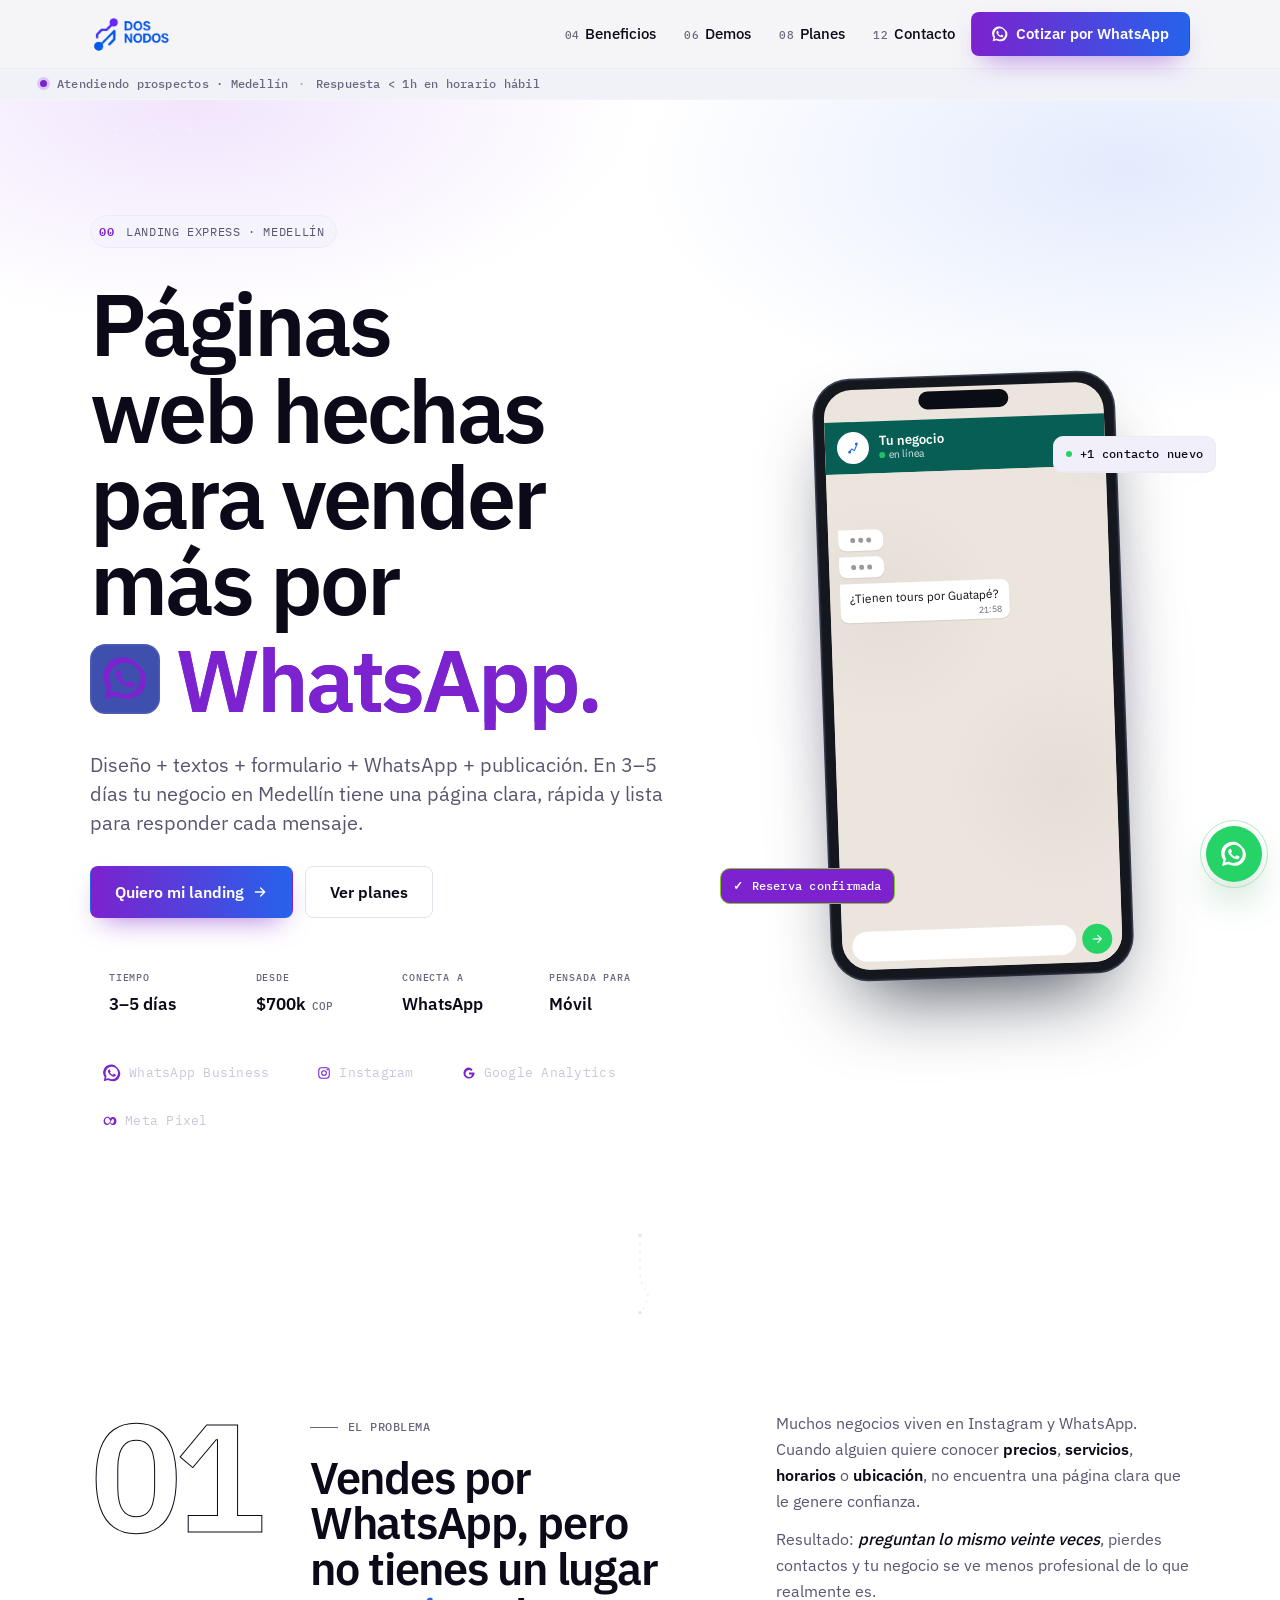
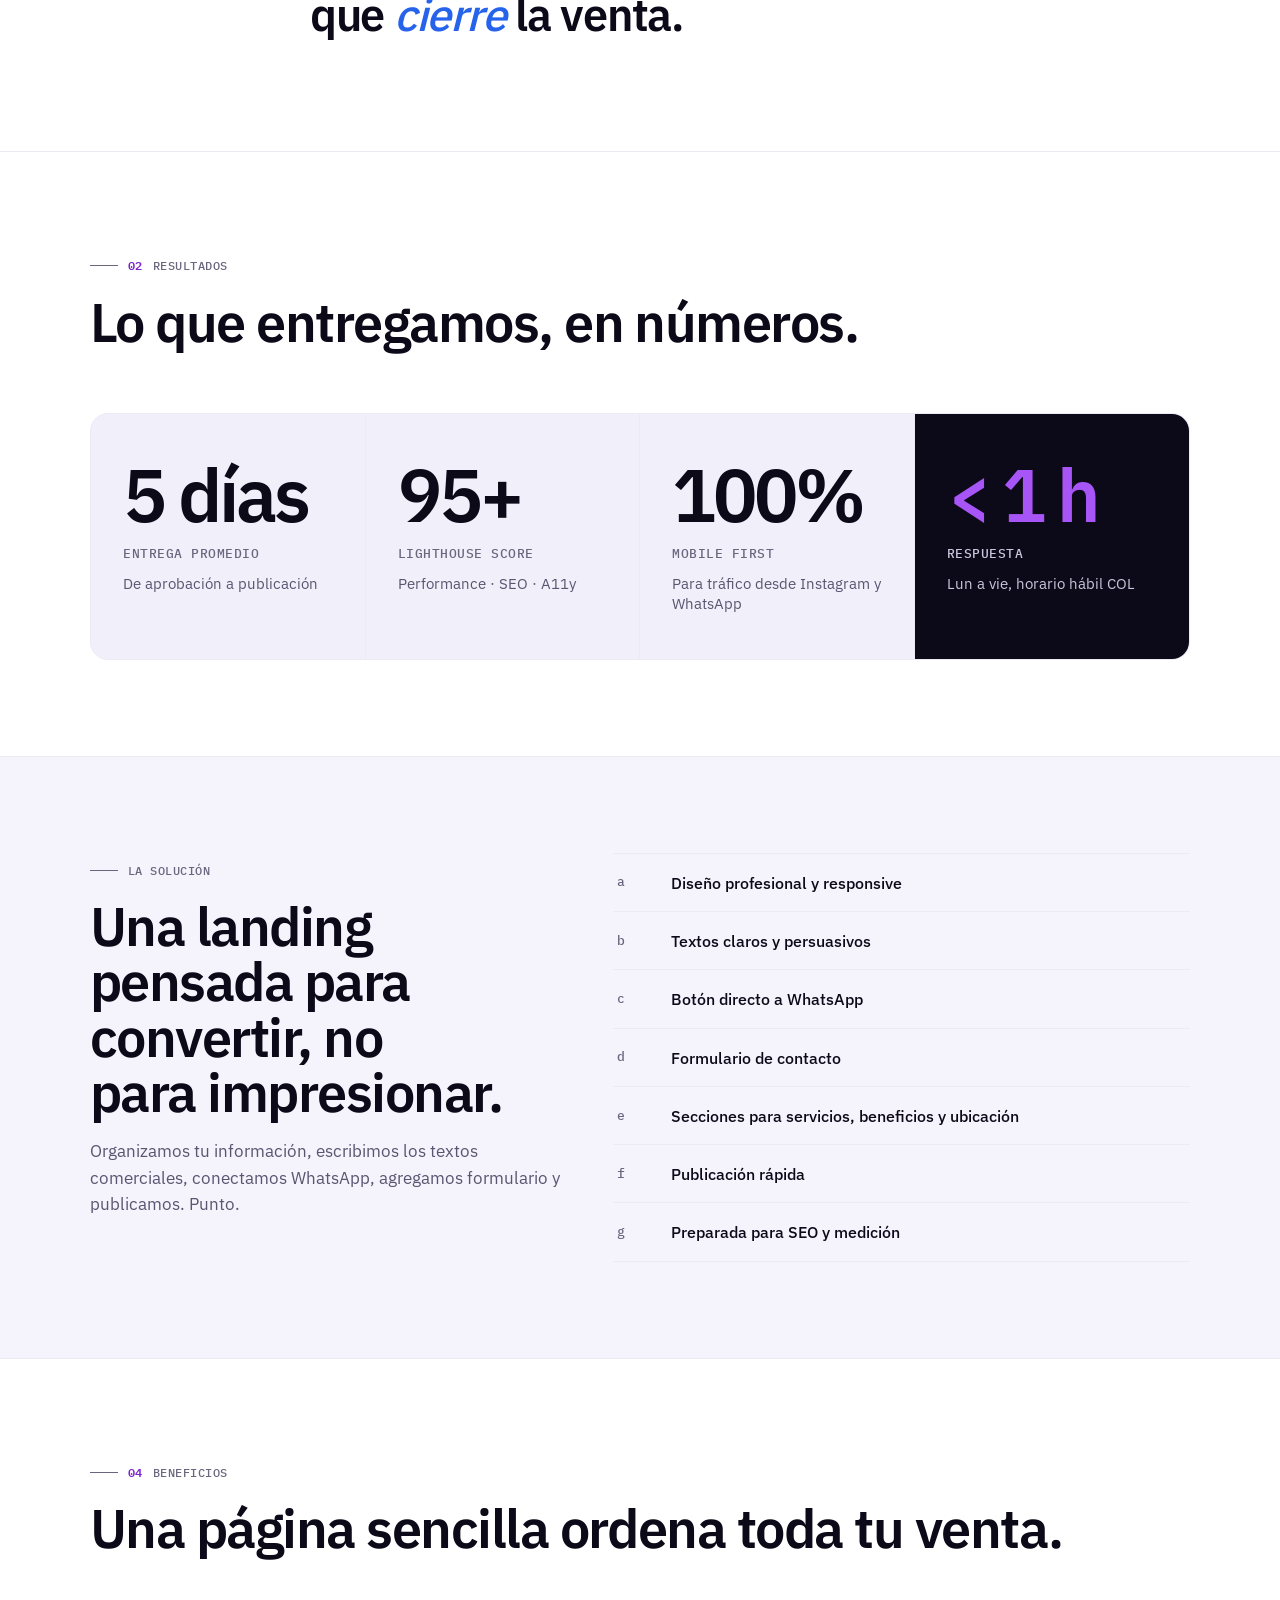
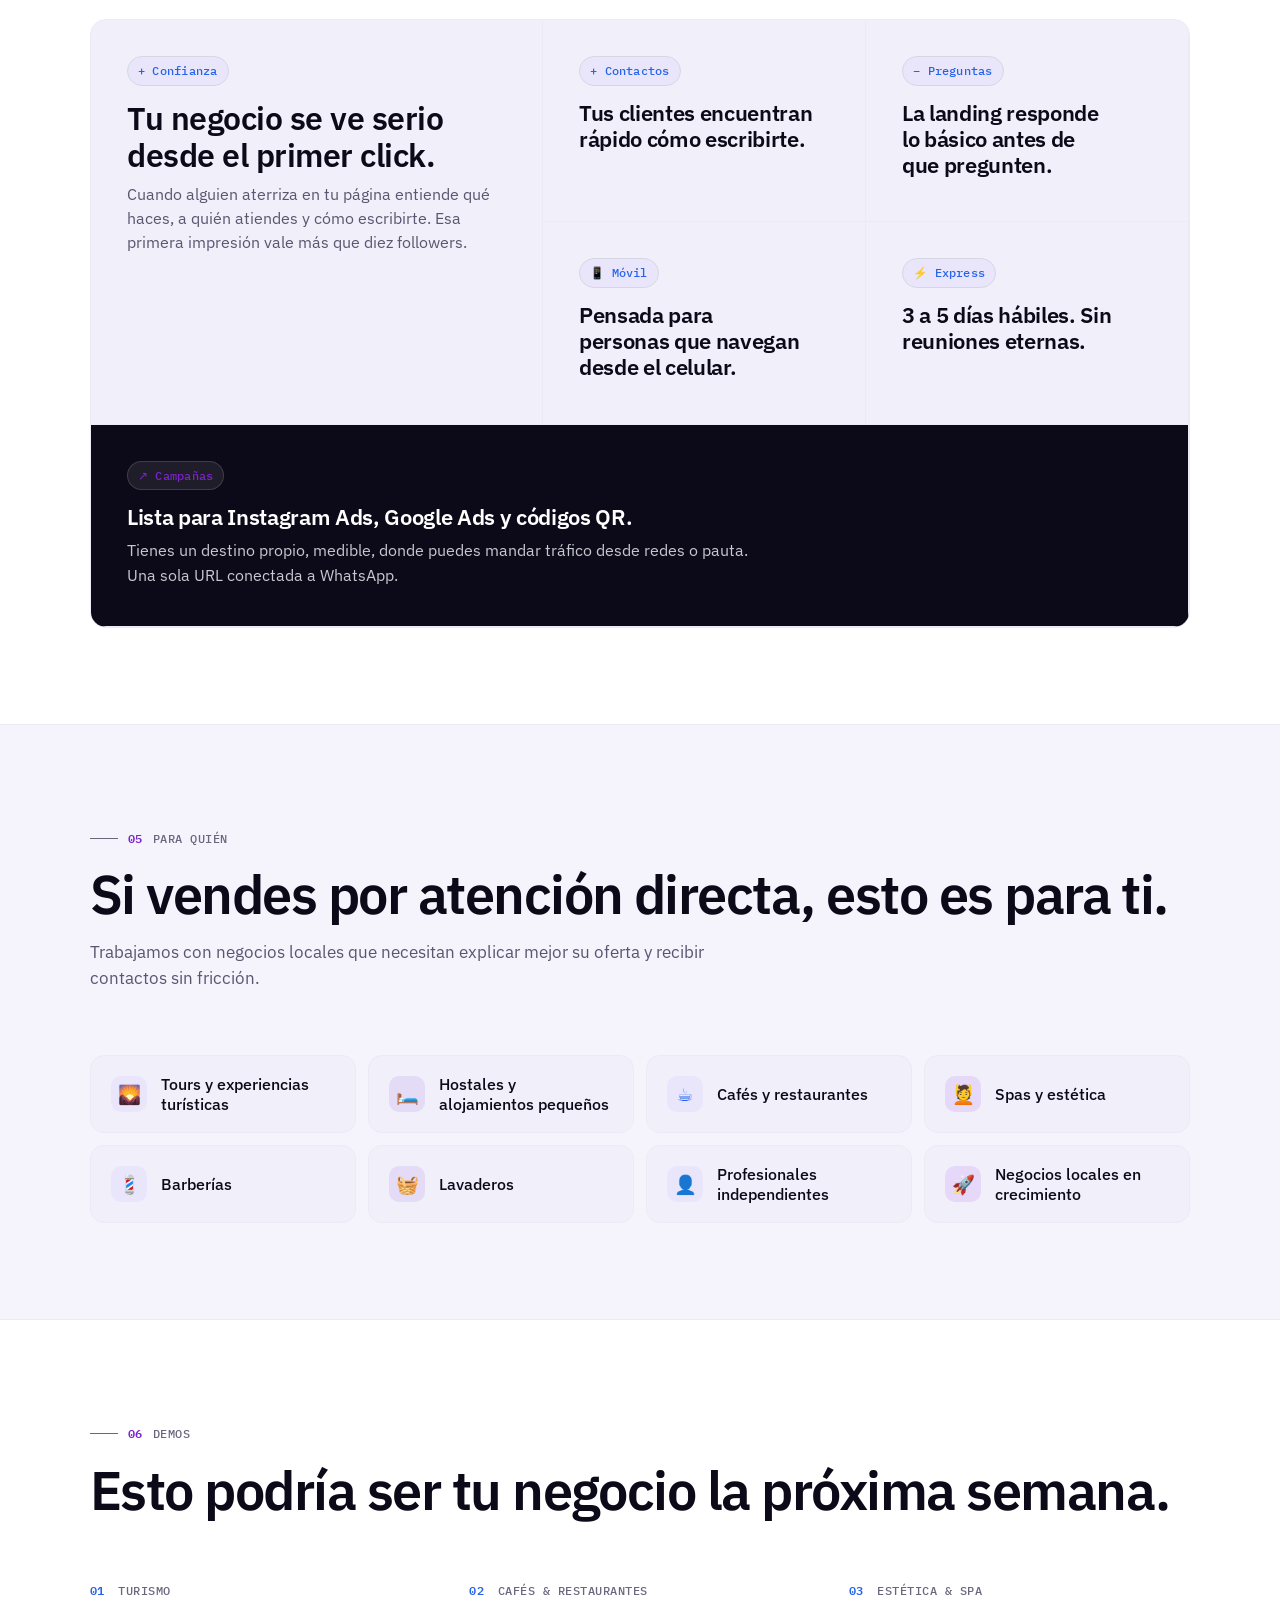
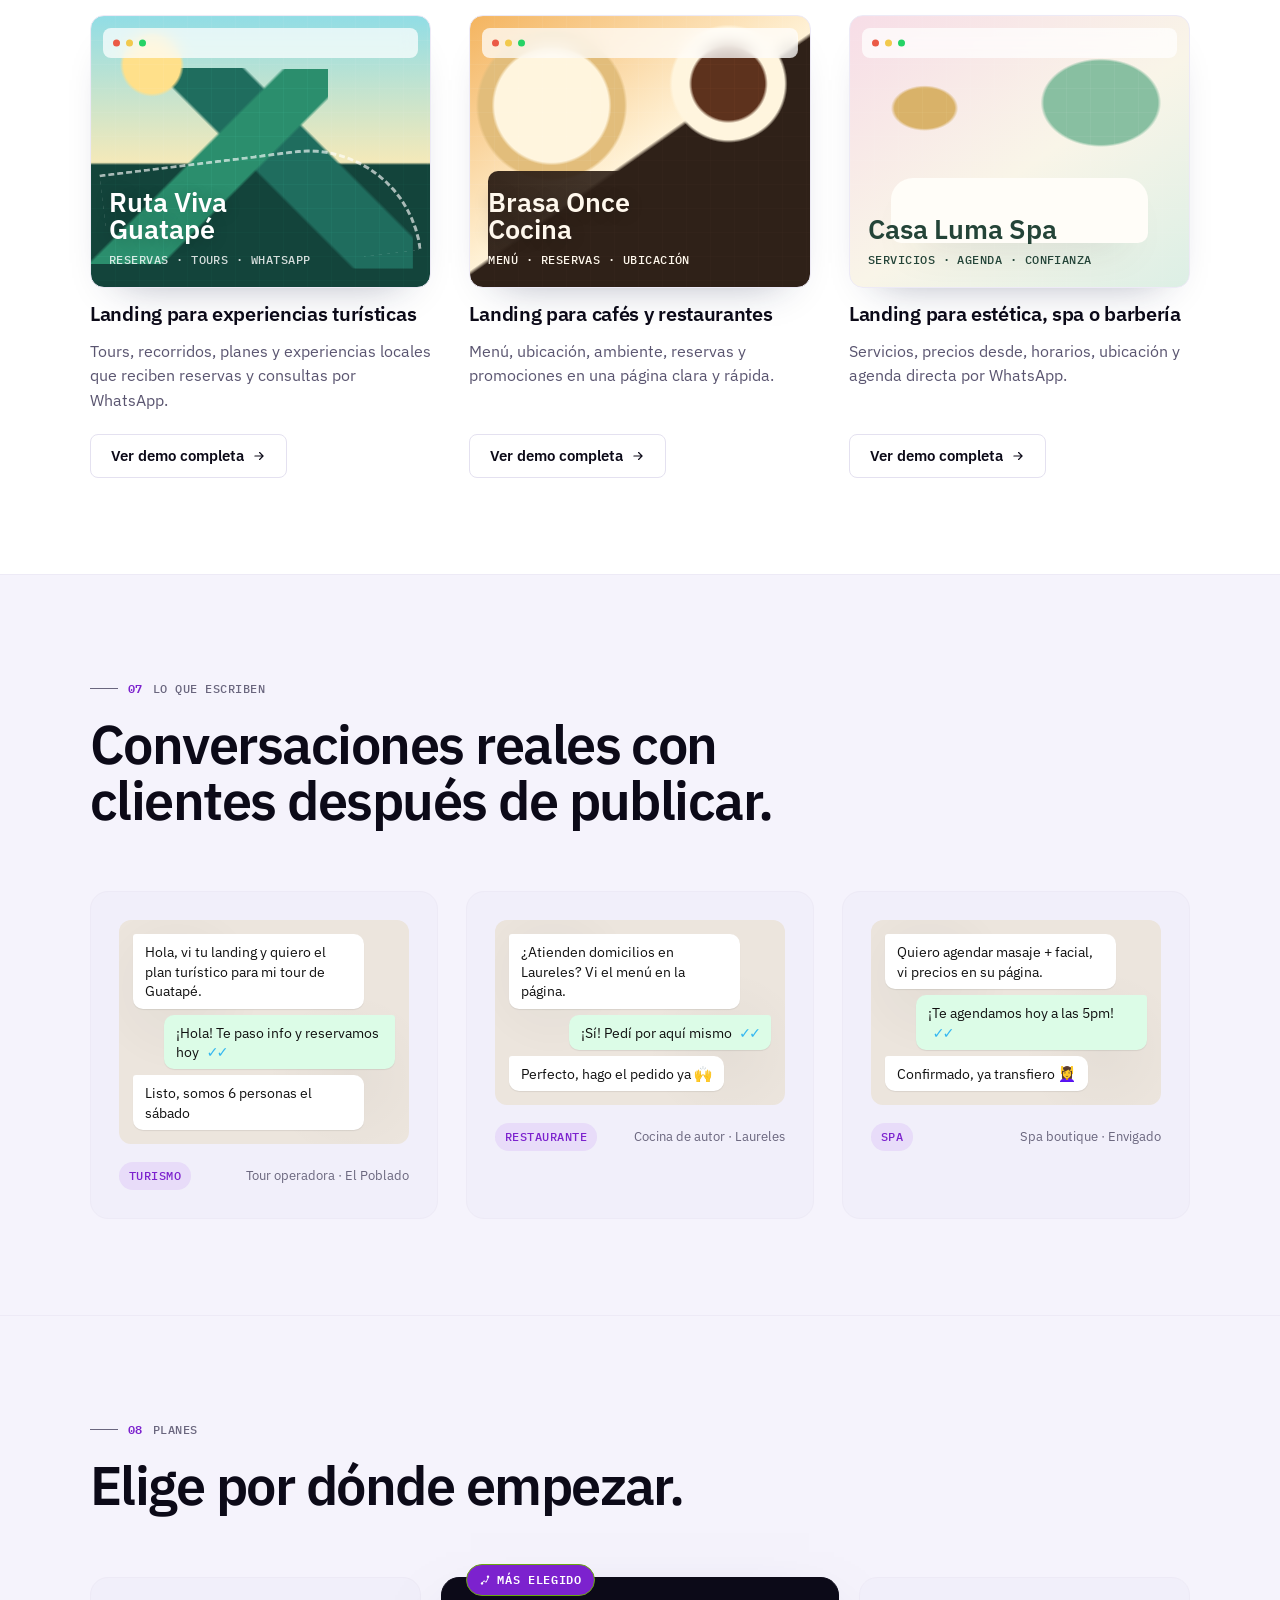
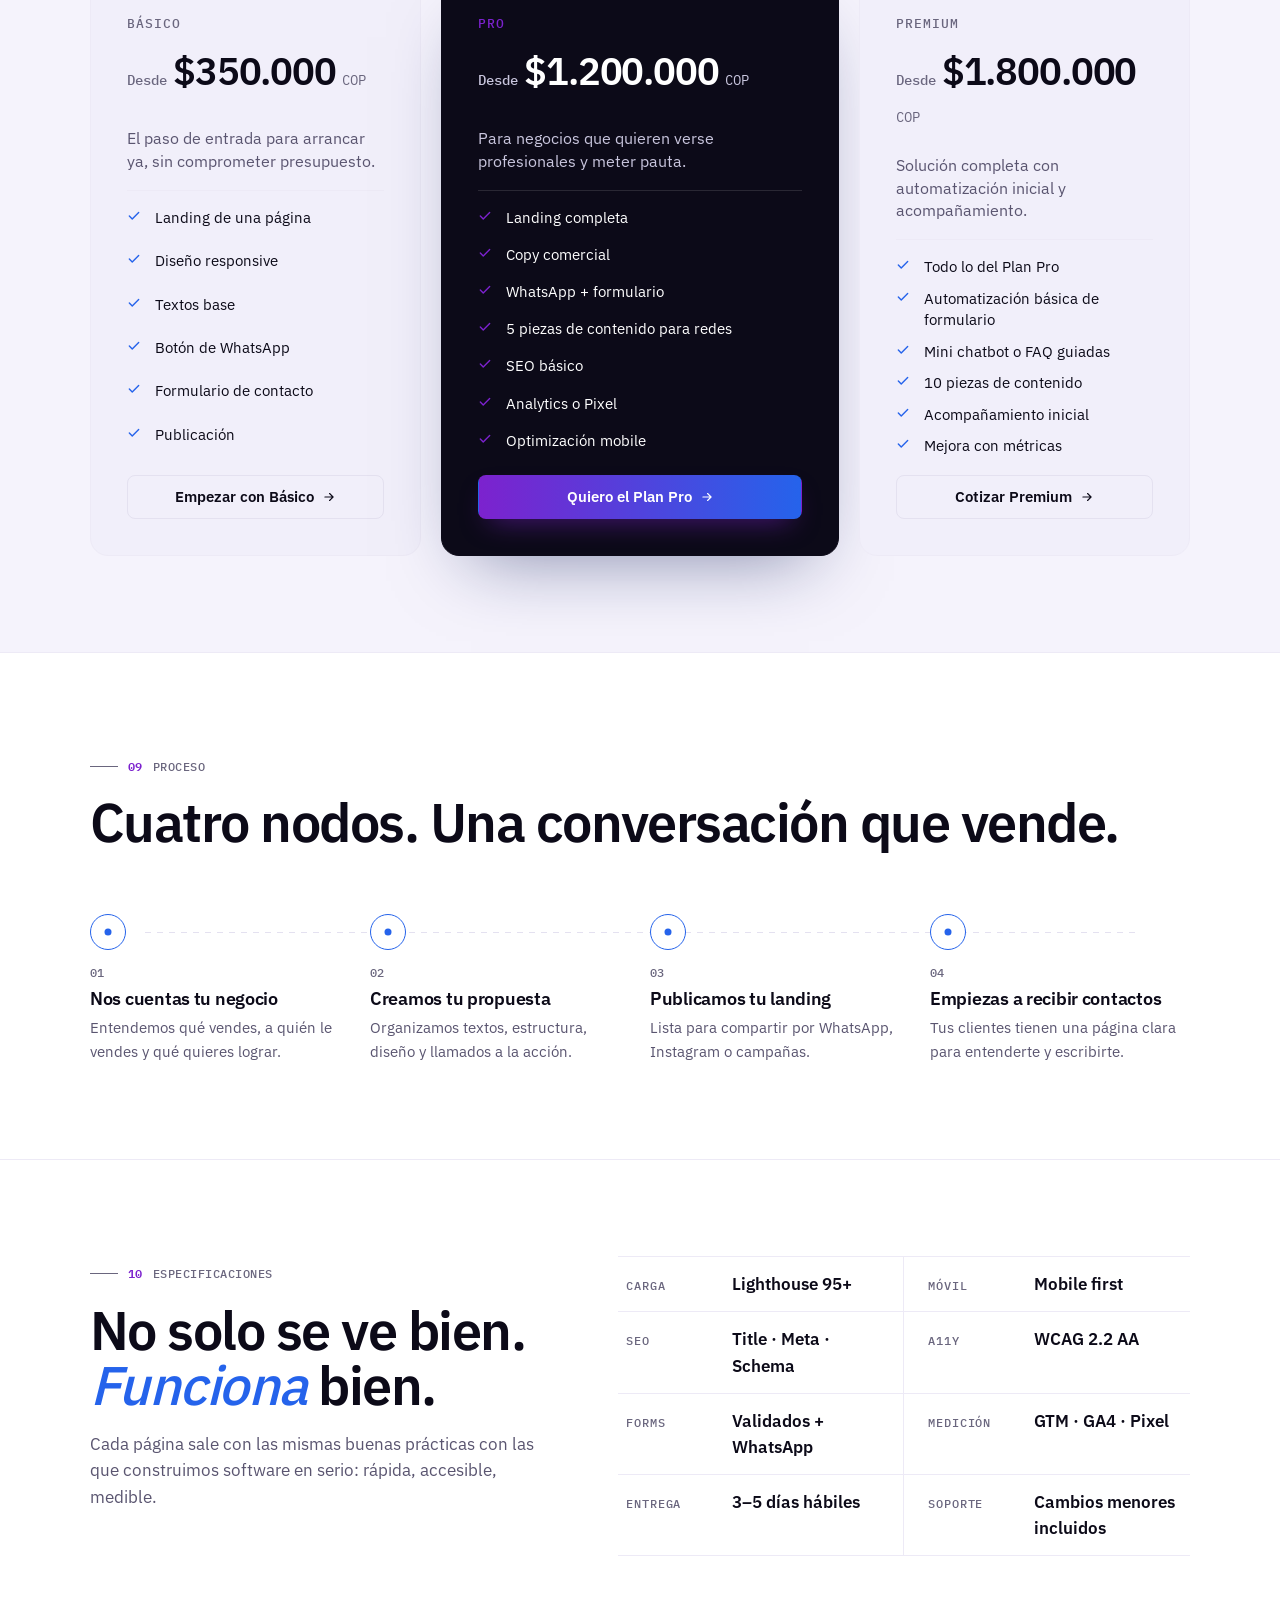
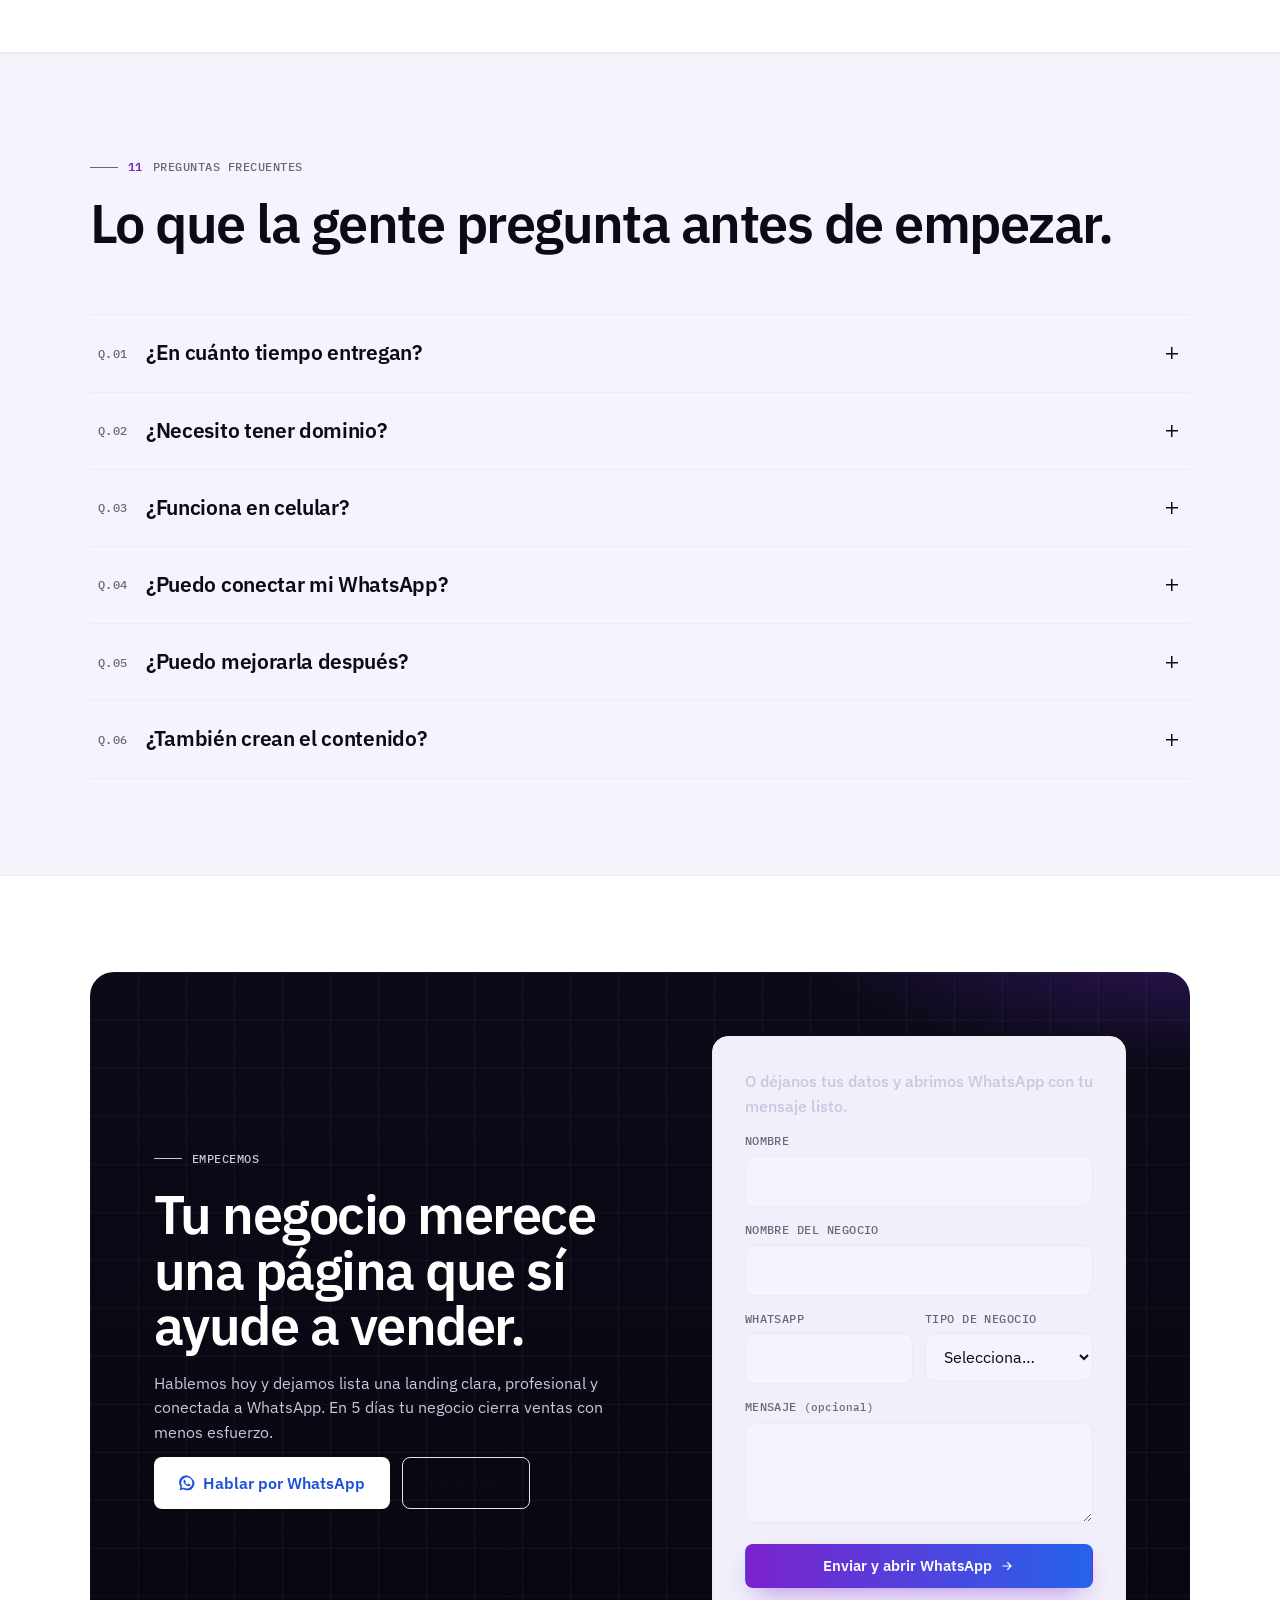
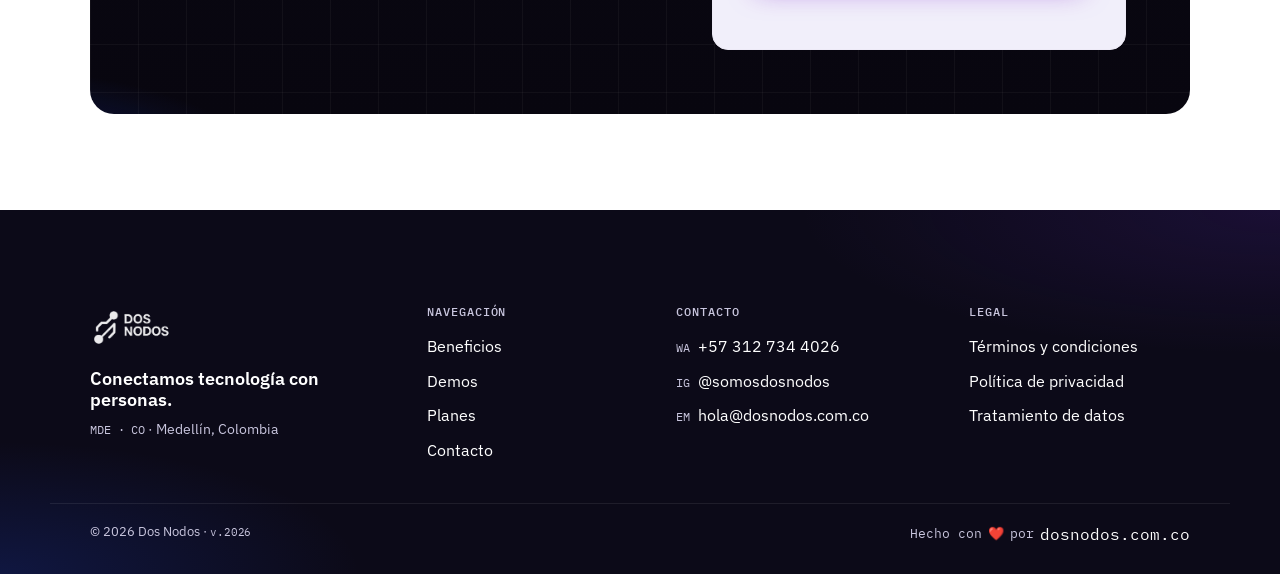
==== commit 98b699e6: "Alinea la landing de ventas con el sistema visual del sitio principal Eran dos lenguajes distintos: " ====
--- a/index.html
+++ b/index.html
@@ -40,14 +40,9 @@
   <link rel="icon" href="/assets/img/favicon.ico" sizes="any">
   <link rel="icon" href="/assets/img/favicon.svg" type="image/svg+xml">
   <link rel="apple-touch-icon" href="/assets/img/apple-touch-icon.png">
-
-  <link rel="preconnect" href="https://fonts.googleapis.com">
-  <link rel="preconnect" href="https://fonts.gstatic.com" crossorigin>
-  <link rel="preload" as="style" href="https://fonts.googleapis.com/css2?family=Bricolage+Grotesque:opsz,wght@12..96,500;12..96,600;12..96,700&family=Geist:wght@400;500;600&family=Geist+Mono:wght@400;500&display=swap" onload="this.onload=null;this.rel='stylesheet'">
-  <link rel="stylesheet" href="https://fonts.googleapis.com/css2?family=Bricolage+Grotesque:opsz,wght@12..96,500;12..96,600;12..96,700&family=Geist:wght@400;500;600&family=Geist+Mono:wght@400;500&display=swap">
-  <link rel="preload" as="image" href="/assets/img/logo-dosnodos.png" fetchpriority="high">
-  <link rel="preload" as="style" href="/assets/css/styles.css?v=7">
-  <link rel="stylesheet" href="/assets/css/styles.css?v=7">
+  <link rel="preload" as="image" href="/assets/img/logo-dosnodos-400.png" fetchpriority="high">
+  <link rel="preload" as="style" href="/assets/css/styles.css?v=11">
+  <link rel="stylesheet" href="/assets/css/styles.css?v=11">
 
   <script type="application/ld+json">
   {
@@ -133,7 +128,7 @@
   <header class="site-header" role="banner">
     <div class="header-inner">
       <a href="#top" class="brand" aria-label="Dos Nodos, inicio">
-        <img src="/assets/img/logo-dosnodos.png" alt="Dos Nodos" width="170" height="86" class="brand-logo" decoding="async">
+        <img src="/assets/img/logo-dosnodos-400.png" alt="Dos Nodos" width="170" height="86" class="brand-logo" decoding="async">
       </a>
 
       <nav class="site-nav" aria-label="Navegación principal">
@@ -174,11 +169,6 @@
 
     <!-- ============ 00 — HERO (drenched) ============ -->
     <section class="hero" id="top" aria-labelledby="hero-title">
-      <div class="hero-bg" aria-hidden="true">
-        <div class="hero-orb hero-orb-1"></div>
-        <div class="hero-orb hero-orb-2"></div>
-        <div class="hero-orb hero-orb-3"></div>
-      </div>
       <div class="hero-grid">
         <div class="hero-copy">
           <div class="hero-meta">
@@ -190,7 +180,7 @@
             <span class="hero-line" data-i="1">para vender más por</span>
             <span class="hero-line line-accent" data-i="2">
               <span class="hero-wa-mark" aria-hidden="true"><svg viewBox="0 0 24 24" focusable="false"><use href="#ico-wa"/></svg></span>
-              <span>WhatsApp.</span>
+              <span class="grad-text">WhatsApp.</span>
             </span>
           </h1>
           <p class="hero-sub">
@@ -207,7 +197,7 @@
               Quiero mi landing
               <svg class="btn-trailing-icon" width="16" height="16" aria-hidden="true"><use href="#ico-arrow"/></svg>
             </a>
-            <a href="#planes" class="btn btn-ghost btn-lg btn-on-dark"
+            <a href="#planes" class="btn btn-ghost btn-lg"
                data-event="clic_ver_planes"
                data-section="hero">
               Ver planes
@@ -729,7 +719,7 @@
                 <svg class="btn-leading-icon" width="16" height="16" aria-hidden="true"><use href="#ico-wa"/></svg>
                 Hablar por WhatsApp
               </a>
-              <a href="#planes" class="btn btn-ghost btn-lg btn-on-dark"
+              <a href="#planes" class="btn btn-ghost btn-lg"
                  data-event="clic_ver_planes"
                  data-section="cta_final">
                 Ver planes
@@ -798,7 +788,7 @@
     <div class="container footer-grid">
       <div class="foot-brand">
         <a href="#top" class="brand brand-foot" aria-label="Dos Nodos, inicio">
-          <img src="/assets/img/logo-dosnodos.png" alt="Dos Nodos" width="160" height="80" class="brand-logo brand-logo-foot" loading="lazy" decoding="async">
+          <img src="/assets/img/logo-dosnodos-400.png" alt="Dos Nodos" width="160" height="80" class="brand-logo brand-logo-foot" loading="lazy" decoding="async">
         </a>
         <p class="foot-claim">Conectamos tecnología con personas.</p>
         <p class="foot-loc"><span class="mono">MDE · CO</span> · Medellín, Colombia</p>
@@ -862,6 +852,6 @@
     <span class="sr-only">Escribir por WhatsApp</span>
   </a>
 
-  <script src="/assets/js/main.js?v=5" defer></script>
+  <script src="/assets/js/main.js?v=8" defer></script>
 </body>
 </html>
--- a/assets/css/styles.css
+++ b/assets/css/styles.css
@@ -1,3 +1,79 @@
+/* IBM Plex auto-hospedado, subconjunto latino. Mismas familias que el
+   sitio principal. Va incrustado y no en una hoja aparte: cada hoja de
+   estilos extra bloquea el renderizado. */
+
+@font-face {
+  font-family: 'IBM Plex Mono';
+  font-style: normal;
+  font-weight: 400;
+  font-display: swap;
+  src: url('/assets/fonts/ibm-plex-mono-400-latin.woff2') format('woff2');
+  unicode-range: U+0000-00FF, U+0131, U+0152-0153, U+02BB-02BC, U+02C6, U+02DA, U+02DC, U+0304, U+0308, U+0329, U+2000-206F, U+20AC, U+2122, U+2191, U+2193, U+2212, U+2215, U+FEFF, U+FFFD;
+}
+
+@font-face {
+  font-family: 'IBM Plex Mono';
+  font-style: normal;
+  font-weight: 500;
+  font-display: swap;
+  src: url('/assets/fonts/ibm-plex-mono-500-latin.woff2') format('woff2');
+  unicode-range: U+0000-00FF, U+0131, U+0152-0153, U+02BB-02BC, U+02C6, U+02DA, U+02DC, U+0304, U+0308, U+0329, U+2000-206F, U+20AC, U+2122, U+2191, U+2193, U+2212, U+2215, U+FEFF, U+FFFD;
+}
+
+@font-face {
+  font-family: 'IBM Plex Mono';
+  font-style: normal;
+  font-weight: 600;
+  font-display: swap;
+  src: url('/assets/fonts/ibm-plex-mono-600-latin.woff2') format('woff2');
+  unicode-range: U+0000-00FF, U+0131, U+0152-0153, U+02BB-02BC, U+02C6, U+02DA, U+02DC, U+0304, U+0308, U+0329, U+2000-206F, U+20AC, U+2122, U+2191, U+2193, U+2212, U+2215, U+FEFF, U+FFFD;
+}
+
+@font-face {
+  font-family: 'IBM Plex Sans';
+  font-style: normal;
+  font-weight: 400;
+  font-display: swap;
+  src: url('/assets/fonts/ibm-plex-sans-400-latin.woff2') format('woff2');
+  unicode-range: U+0000-00FF, U+0131, U+0152-0153, U+02BB-02BC, U+02C6, U+02DA, U+02DC, U+0304, U+0308, U+0329, U+2000-206F, U+20AC, U+2122, U+2191, U+2193, U+2212, U+2215, U+FEFF, U+FFFD;
+}
+
+@font-face {
+  font-family: 'IBM Plex Sans';
+  font-style: normal;
+  font-weight: 500;
+  font-display: swap;
+  src: url('/assets/fonts/ibm-plex-sans-500-latin.woff2') format('woff2');
+  unicode-range: U+0000-00FF, U+0131, U+0152-0153, U+02BB-02BC, U+02C6, U+02DA, U+02DC, U+0304, U+0308, U+0329, U+2000-206F, U+20AC, U+2122, U+2191, U+2193, U+2212, U+2215, U+FEFF, U+FFFD;
+}
+
+@font-face {
+  font-family: 'IBM Plex Sans';
+  font-style: normal;
+  font-weight: 600;
+  font-display: swap;
+  src: url('/assets/fonts/ibm-plex-sans-600-latin.woff2') format('woff2');
+  unicode-range: U+0000-00FF, U+0131, U+0152-0153, U+02BB-02BC, U+02C6, U+02DA, U+02DC, U+0304, U+0308, U+0329, U+2000-206F, U+20AC, U+2122, U+2191, U+2193, U+2212, U+2215, U+FEFF, U+FFFD;
+}
+
+@font-face {
+  font-family: 'IBM Plex Sans';
+  font-style: normal;
+  font-weight: 700;
+  font-display: swap;
+  src: url('/assets/fonts/ibm-plex-sans-700-latin.woff2') format('woff2');
+  unicode-range: U+0000-00FF, U+0131, U+0152-0153, U+02BB-02BC, U+02C6, U+02DA, U+02DC, U+0304, U+0308, U+0329, U+2000-206F, U+20AC, U+2122, U+2191, U+2193, U+2212, U+2215, U+FEFF, U+FFFD;
+}
+
+@font-face {
+  font-family: 'IBM Plex Serif';
+  font-style: italic;
+  font-weight: 400;
+  font-display: swap;
+  src: url('/assets/fonts/ibm-plex-serif-400-italic-latin.woff2') format('woff2');
+  unicode-range: U+0000-00FF, U+0131, U+0152-0153, U+02BB-02BC, U+02C6, U+02DA, U+02DC, U+0304, U+0308, U+0329, U+2000-206F, U+20AC, U+2122, U+2191, U+2193, U+2212, U+2215, U+FEFF, U+FFFD;
+}
+
 /* =============================================
    Dos Nodos · Landing
    Dirección: "Blueprint para vender"
@@ -6,54 +82,57 @@
    ============================================= */
 
 :root {
-  /* Marca (mantenidos del sistema oficial) */
-  --brand: #1B3FCC;          /* cobalto, levemente más profundo que #2563EB para superficie drenched */
-  --brand-strong: #1530A6;
-  --brand-soft: #EDEEF8;
-  --accent: #6E2BD9;          /* púrpura de la marca, ligeramente más sobrio */
-  --accent-strong: #5621AE;
-
-  /* Papel y tinta — tintados hacia el azul de la marca, nunca puro blanco/negro */
-  --paper: #F4F4F8;    /* fondo base ≈ #F4F4F8, cream con tinte cobalto */
-  --paper-2: #ECECF2;    /* superficie alterna */
-  --paper-3: #FBFBFE;    /* tarjeta */
-  --ink: #1B1E2A;        /* texto principal ≈ #1B1E2A */
-  --ink-2: #494C5B;      /* secundario */
-  --ink-3: #7E808B;      /* terciario / metadata */
-  --rule: #DCDCE4;        /* borde tenue */
-  --rule-2: #CACAD3;     /* borde énfasis */
-
-  /* Modo "drenched" cobalto */
-  --cobalt-1: #1B3FCC;
-  --cobalt-2: #142E99;
-  --cobalt-3: #0E215D;
-  --on-cobalt: #F8F8FB;
-  --on-cobalt-mute: #C8CAD6;
-
-  /* Acentos funcionales */
-  --signal: #B4F032;          /* lime "online" — sólo para signal, no decoración */
-  --signal-ink: #2E4A0A;
+  /* Marca — los valores exactos del sitio principal, sin variantes. */
+  --brand: #2563EB;
+  --brand-strong: #1D4FD8;
+  --brand-soft: #E9E6FB;
+  --accent: #9333EA;          /* morado de marca */
+  --accent-strong: #7C22CE;   /* el tono de los CTA */
+
+  /* Papel y tinta — blanco y lilas muy claros, como el principal. El fondo
+     cobalto de lado a lado se retiró: el brief pedía sin fondos saturados. */
+  --paper: #FFFFFF;
+  --paper-2: #F5F3FC;
+  --paper-3: #F1EFFA;
+  --ink: #0C0A18;
+  --ink-2: #5A5570;
+  --ink-3: #6A667E;
+  --rule: #EDEAF6;
+  --rule-2: #E4E1F0;
+
+  /* Superficies oscuras: solo para el pie y bloques puntuales, no para el hero. */
+  --cobalt-1: #141127;
+  --cobalt-2: #0C0A18;
+  --cobalt-3: #08060F;
+  --on-cobalt: #FFFFFF;
+  --on-cobalt-mute: #C9C6DE;
+
+  /* Acentos funcionales. El lima se reemplaza por el morado de marca: era el
+     único color del sitio que no pertenecía al sistema. */
+  --signal: #7C22CE;
+  --signal-ink: #FFFFFF;
   --wa: #25D366;
   --wa-strong: #1FB257;
   --wa-bg: #DCFCE7;
-  --danger: #DC2C2C;
-
-  /* Tipografía */
-  --font-display: "Bricolage Grotesque", ui-sans-serif, system-ui, sans-serif;
-  --font-body: "Geist", ui-sans-serif, system-ui, -apple-system, "Segoe UI", Roboto, sans-serif;
-  --font-mono: "Geist Mono", ui-monospace, "JetBrains Mono", "SF Mono", Menlo, monospace;
+  --danger: #DC2626;
+
+  /* Tipografía — IBM Plex, igual que el principal. */
+  --font-display: "IBM Plex Sans", ui-sans-serif, system-ui, sans-serif;
+  --font-body: "IBM Plex Sans", ui-sans-serif, system-ui, -apple-system, "Segoe UI", Roboto, sans-serif;
+  --font-mono: "IBM Plex Mono", ui-monospace, "SF Mono", Menlo, monospace;
+  --font-serif: "IBM Plex Serif", Georgia, serif;
 
   /* Layout */
   --max-w: 1180px;
-  --shell-pad: clamp(20px, 4vw, 40px);
-  --section-pad: clamp(64px, 9vw, 120px);
-
-  /* Sombras: discretas, una sola estrategia (paper + sombra muy suave) */
-  --shadow-soft: 0 1px 0 var(--rule), 0 12px 32px -16px rgba(20,28,68,.12);
-  --shadow-hover: 0 1px 0 var(--rule), 0 24px 50px -22px rgba(20,28,68,.22);
+  --shell-pad: clamp(20px, 5vw, 40px);
+  --section-pad: clamp(56px, 8vw, 96px);
+
+  /* Sombras: tintadas al morado de marca, como en el principal. */
+  --shadow-soft: 0 1px 0 var(--rule), 0 12px 32px -16px rgba(20, 12, 40, .10);
+  --shadow-hover: 0 1px 0 var(--rule), 0 24px 50px -22px rgba(20, 12, 40, .18);
 
   /* Motion */
-  --ease: cubic-bezier(.22, 1, .36, 1);
+  --ease: cubic-bezier(.21, .47, .32, .98);
   --ease-quart: cubic-bezier(.5, 0, .12, 1);
 }
 
@@ -154,7 +233,7 @@
   display: block;
   opacity: 0;
   transform: translateY(20px);
-  animation: hero-in .9s var(--ease) forwards;
+  animation: hero-in .5s var(--ease) forwards;
 }
 .hero-line[data-i="0"] { animation-delay: .15s; }
 .hero-line[data-i="1"] { animation-delay: .3s; }
@@ -233,6 +312,8 @@
   height: 1px;
   background: var(--ink-3);
 }
+.hero .kicker-on-dark { color: var(--ink-2); }
+.hero .kicker-on-dark::before { background: var(--accent); }
 .kicker-on-dark { color: var(--on-cobalt-mute); }
 .kicker-on-dark::before { background: var(--on-cobalt-mute); }
 
@@ -376,7 +457,7 @@
 .status-dot {
   width: 7px; height: 7px; border-radius: 50%;
   background: var(--signal);
-  box-shadow: 0 0 0 3px rgba(168,220,68,.35);
+  box-shadow: 0 0 0 3px rgba(147, 51, 234, .22);
 }
 .status-sep { opacity: .5; }
 
@@ -415,19 +496,19 @@
 .btn:active { transform: translateY(0.5px); }
 
 .btn-primary {
-  --btn-bg: var(--brand);
+  --btn-bg: transparent;
   --btn-fg: #fff;
   position: relative;
   isolation: isolate;
+  background-image: linear-gradient(to right, var(--accent-strong), var(--brand));
+  box-shadow: 0 12px 28px -12px rgba(124, 34, 206, .65);
 }
 .btn-primary:hover {
-  --btn-bg: var(--brand-strong);
   --btn-fg: #fff;
-  box-shadow: 0 0 0 3px rgba(180,240,50,.35), 0 12px 28px -10px rgba(30,60,180,.45);
   transform: translateY(-1px);
 }
 .btn-primary:focus-visible {
-  box-shadow: 0 0 0 3px rgba(180,240,50,.5), 0 12px 28px -10px rgba(30,60,180,.45);
+  box-shadow: 0 0 0 3px rgba(147, 51, 234, .35), 0 12px 28px -12px rgba(124, 34, 206, .65);
 }
 
 .btn-secondary {
@@ -483,12 +564,17 @@
 .section-head-left .section-lead { margin-left: 0; }
 
 /* ============================================
-   HERO — Drenched cobalt
-   ============================================ */
+   HERO — claro, con halos de marca
+   ============================================ */
+/* Era un bloque cobalto de lado a lado. Ahora es blanco con dos halos muy
+   tenues, el mismo recurso del hero del sitio principal. */
 .hero {
   position: relative;
-  color: var(--on-cobalt);
-  background: linear-gradient(180deg, var(--cobalt-1) 0%, var(--cobalt-2) 100%);
+  color: var(--ink);
+  background:
+    radial-gradient(680px 340px at 15% 0%, rgba(147, 51, 234, .13), transparent 66%),
+    radial-gradient(720px 360px at 88% 6%, rgba(37, 99, 235, .13), transparent 68%),
+    var(--paper);
   overflow: hidden;
   padding: clamp(70px, 9vw, 120px) 0 clamp(56px, 8vw, 96px);
 }
@@ -499,51 +585,15 @@
   overflow: hidden;
   pointer-events: none;
 }
-.hero-orb {
-  position: absolute;
-  border-radius: 50%;
-  filter: blur(80px);
-  will-change: transform;
-  transform: translate3d(0, 0, 0);
-}
-.hero-orb-1 {
-  width: 560px; height: 560px;
-  background: #6E2BD9;
-  top: -160px; right: -120px;
-  opacity: .55;
-  animation: orb-drift-1 18s ease-in-out infinite;
-}
-.hero-orb-2 {
-  width: 460px; height: 460px;
-  background: #2563EB;
-  bottom: -140px; left: -120px;
-  opacity: .55;
-  animation: orb-drift-2 22s ease-in-out infinite;
-}
-.hero-orb-3 {
-  width: 360px; height: 360px;
-  background: #B4F032;
-  top: 30%; left: 35%;
-  opacity: .18;
-  animation: orb-drift-3 26s ease-in-out infinite;
-}
-@keyframes orb-drift-1 {
-  0%, 100% { transform: translate3d(0, 0, 0) scale(1); }
-  33% { transform: translate3d(-80px, 60px, 0) scale(1.08); }
-  66% { transform: translate3d(60px, 120px, 0) scale(.95); }
-}
-@keyframes orb-drift-2 {
-  0%, 100% { transform: translate3d(0, 0, 0) scale(1); }
-  50% { transform: translate3d(120px, -80px, 0) scale(1.1); }
-}
-@keyframes orb-drift-3 {
-  0%, 100% { transform: translate3d(0, 0, 0); }
-  25% { transform: translate3d(60px, -40px, 0); }
-  50% { transform: translate3d(-50px, 30px, 0); }
-  75% { transform: translate3d(40px, 70px, 0); }
-}
+
+
+
+
+
+
+
 @media (prefers-reduced-motion: reduce) {
-  .hero-orb { animation: none !important; }
+  
 }
 .hero::before {
   /* grid blueprint */
@@ -586,8 +636,8 @@
   .hero-grid { grid-template-columns: 1.15fr .85fr; }
 }
 
-.hero-copy { color: var(--on-cobalt); }
-.hero-copy h1, .hero-copy .hero-title { color: var(--on-cobalt); }
+.hero-copy { color: var(--ink); }
+.hero-copy h1, .hero-copy .hero-title { color: var(--ink); }
 
 .hero-meta {
   display: inline-flex;
@@ -596,11 +646,11 @@
   font-family: var(--font-mono);
   font-size: .78rem;
   letter-spacing: 0.05em;
-  color: var(--on-cobalt-mute);
+  color: var(--ink-2);
   margin-bottom: clamp(20px, 3vw, 32px);
   padding: 6px 12px 6px 8px;
-  background: rgba(255,255,255,.06);
-  border: 1px solid rgba(255,255,255,.12);
+  background: var(--paper-2);
+  border: 1px solid var(--rule);
   border-radius: 999px;
 }
 .meta-idx {
@@ -612,13 +662,13 @@
 .hero-sub {
   font-family: var(--font-body);
   font-size: clamp(1.05rem, 0.6vw + 1rem, 1.22rem);
-  color: var(--on-cobalt-mute);
+  color: var(--ink-2);
   max-width: 52ch;
   margin: 0 0 28px;
   line-height: 1.5;
   opacity: 0;
   transform: translateY(12px);
-  animation: hero-in .8s var(--ease) .6s forwards;
+  animation: hero-in .5s var(--ease) .06s forwards;
 }
 
 .hero-actions {
@@ -628,7 +678,7 @@
   margin-bottom: 36px;
   opacity: 0;
   transform: translateY(12px);
-  animation: hero-in .8s var(--ease) .75s forwards;
+  animation: hero-in .5s var(--ease) .12s forwards;
 }
 
 .hero-specs {
@@ -644,7 +694,7 @@
   -webkit-backdrop-filter: blur(6px);
   opacity: 0;
   transform: translateY(12px);
-  animation: hero-in .8s var(--ease) .9s forwards;
+  animation: hero-in .5s var(--ease) .18s forwards;
 }
 @media (min-width: 580px) {
   .hero-specs { grid-template-columns: repeat(4, 1fr); }
@@ -669,7 +719,7 @@
   font-weight: 500;
   letter-spacing: 0.08em;
   text-transform: uppercase;
-  color: var(--on-cobalt-mute);
+  color: var(--ink-3);
   margin-bottom: 6px;
 }
 .hero-specs dd {
@@ -677,12 +727,12 @@
   font-family: var(--font-display);
   font-size: 1.05rem;
   font-weight: 600;
-  color: var(--on-cobalt);
+  color: var(--ink);
 }
 .hero-specs dd span {
   font-family: var(--font-mono);
   font-size: .7rem;
-  color: var(--on-cobalt-mute);
+  color: var(--ink-3);
   font-weight: 500;
   margin-left: 2px;
 }
@@ -696,12 +746,12 @@
   min-height: 480px;
   opacity: 0;
   transform: translateY(20px);
-  animation: hero-in 1s var(--ease) 1.05s forwards;
+  animation: hero-in .6s var(--ease) .24s forwards;
 }
 .hero-grid-bg {
   position: absolute;
   inset: -40px;
-  background: radial-gradient(closest-side, rgba(95,118,255,.25), transparent 70%);
+  background: radial-gradient(closest-side, rgba(147, 51, 234, .16), transparent 70%);
   filter: blur(40px);
   pointer-events: none;
 }
@@ -1130,7 +1180,7 @@
   font-size: 1.15rem;
 }
 .niches li:nth-child(2n) .niches-icon { background: rgba(110,43,217,.10); color: var(--accent); }
-.niches li:nth-child(4n) .niches-icon { background: rgba(180,240,50,.18); color: var(--signal-ink); }
+.niches li:nth-child(4n) .niches-icon { background: rgba(147, 51, 234, .12); color: var(--accent-strong); }
 
 /* ============================================
    05 — DEMOS
@@ -1796,7 +1846,7 @@
 .foot-link {
   color: var(--signal);
   text-decoration: underline;
-  text-decoration-color: rgba(180, 240, 50, .35);
+  text-decoration-color: rgba(147, 51, 234, .38);
   text-underline-offset: 2px;
   transition: text-decoration-color .2s var(--ease);
 }
@@ -1861,7 +1911,7 @@
   display: block;
   width: var(--p, 0%);
   height: 100%;
-  background: linear-gradient(90deg, #1B3FCC 0%, #6E2BD9 60%, #B4F032 100%);
+  background: linear-gradient(90deg, #9333EA 0%, #2563EB 100%);
   transition: width .12s linear;
   box-shadow: 0 0 14px rgba(110,43,217,.6);
 }
@@ -1878,7 +1928,7 @@
   margin: 24px 0 0;
   opacity: 0;
   transform: translateY(12px);
-  animation: hero-in .8s var(--ease) 1.1s forwards;
+  animation: hero-in .5s var(--ease) .3s forwards;
 }
 .hero-trust li {
   display: inline-flex;
@@ -1895,9 +1945,9 @@
   transition: background .25s var(--ease), border-color .25s var(--ease), color .25s var(--ease);
 }
 .hero-trust li:hover {
-  background: rgba(180,240,50,.12);
-  border-color: rgba(180,240,50,.4);
-  color: #DFF59A;
+  background: rgba(147, 51, 234, .10);
+  border-color: rgba(147, 51, 234, .32);
+  color: var(--accent-strong);
 }
 .hero-trust li svg { color: var(--signal); flex-shrink: 0; }
 
@@ -1944,7 +1994,7 @@
 }
 .stat:hover { background: #F4F5FB; }
 .stat:hover::after { width: 100%; }
-.stat-accent::after { background: linear-gradient(90deg, var(--signal), #DFF59A); }
+.stat-accent::after { background: linear-gradient(90deg, #9333EA, #2563EB); }
 @media (min-width: 1040px) {
   .stat { border-bottom: none; }
   .stat:last-child { border-right: none; }
@@ -1984,7 +2034,7 @@
 }
 .stat-accent { background: var(--ink); color: var(--on-cobalt); }
 .stat-accent:hover { background: var(--cobalt-2); }
-.stat-accent .stat-num { color: var(--signal); }
+.stat-accent .stat-num { color: #A855F7; }
 .stat-accent .stat-label, .stat-accent .stat-foot { color: var(--on-cobalt-mute); }
 
 /* ============================================
@@ -2058,8 +2108,8 @@
   font-weight: 500;
   letter-spacing: .04em;
   text-transform: uppercase;
-  color: var(--brand);
-  background: rgba(27, 63, 204, .08);
+  color: var(--accent-strong);
+  background: rgba(147, 51, 234, .10);
   padding: 5px 10px;
   border-radius: 999px;
 }
@@ -2161,3 +2211,15 @@
   .hero-actions .btn { flex: 1 1 100%; }
   .foot-bottom { justify-content: flex-start; }
 }
+
+
+/* ============================================
+   Texto con degradado de marca
+   ============================================ */
+/* Equivale a .dn-grad-text del sitio principal. */
+.grad-text {
+  background: linear-gradient(120deg, #9333EA, #2563EB);
+  -webkit-background-clip: text;
+  background-clip: text;
+  color: transparent;
+}
--- a/assets/css/styles.css
+++ b/assets/css/styles.css
@@ -1,3 +1,79 @@
+/* IBM Plex auto-hospedado, subconjunto latino. Mismas familias que el
+   sitio principal. Va incrustado y no en una hoja aparte: cada hoja de
+   estilos extra bloquea el renderizado. */
+
+@font-face {
+  font-family: 'IBM Plex Mono';
+  font-style: normal;
+  font-weight: 400;
+  font-display: swap;
+  src: url('/assets/fonts/ibm-plex-mono-400-latin.woff2') format('woff2');
+  unicode-range: U+0000-00FF, U+0131, U+0152-0153, U+02BB-02BC, U+02C6, U+02DA, U+02DC, U+0304, U+0308, U+0329, U+2000-206F, U+20AC, U+2122, U+2191, U+2193, U+2212, U+2215, U+FEFF, U+FFFD;
+}
+
+@font-face {
+  font-family: 'IBM Plex Mono';
+  font-style: normal;
+  font-weight: 500;
+  font-display: swap;
+  src: url('/assets/fonts/ibm-plex-mono-500-latin.woff2') format('woff2');
+  unicode-range: U+0000-00FF, U+0131, U+0152-0153, U+02BB-02BC, U+02C6, U+02DA, U+02DC, U+0304, U+0308, U+0329, U+2000-206F, U+20AC, U+2122, U+2191, U+2193, U+2212, U+2215, U+FEFF, U+FFFD;
+}
+
+@font-face {
+  font-family: 'IBM Plex Mono';
+  font-style: normal;
+  font-weight: 600;
+  font-display: swap;
+  src: url('/assets/fonts/ibm-plex-mono-600-latin.woff2') format('woff2');
+  unicode-range: U+0000-00FF, U+0131, U+0152-0153, U+02BB-02BC, U+02C6, U+02DA, U+02DC, U+0304, U+0308, U+0329, U+2000-206F, U+20AC, U+2122, U+2191, U+2193, U+2212, U+2215, U+FEFF, U+FFFD;
+}
+
+@font-face {
+  font-family: 'IBM Plex Sans';
+  font-style: normal;
+  font-weight: 400;
+  font-display: swap;
+  src: url('/assets/fonts/ibm-plex-sans-400-latin.woff2') format('woff2');
+  unicode-range: U+0000-00FF, U+0131, U+0152-0153, U+02BB-02BC, U+02C6, U+02DA, U+02DC, U+0304, U+0308, U+0329, U+2000-206F, U+20AC, U+2122, U+2191, U+2193, U+2212, U+2215, U+FEFF, U+FFFD;
+}
+
+@font-face {
+  font-family: 'IBM Plex Sans';
+  font-style: normal;
+  font-weight: 500;
+  font-display: swap;
+  src: url('/assets/fonts/ibm-plex-sans-500-latin.woff2') format('woff2');
+  unicode-range: U+0000-00FF, U+0131, U+0152-0153, U+02BB-02BC, U+02C6, U+02DA, U+02DC, U+0304, U+0308, U+0329, U+2000-206F, U+20AC, U+2122, U+2191, U+2193, U+2212, U+2215, U+FEFF, U+FFFD;
+}
+
+@font-face {
+  font-family: 'IBM Plex Sans';
+  font-style: normal;
+  font-weight: 600;
+  font-display: swap;
+  src: url('/assets/fonts/ibm-plex-sans-600-latin.woff2') format('woff2');
+  unicode-range: U+0000-00FF, U+0131, U+0152-0153, U+02BB-02BC, U+02C6, U+02DA, U+02DC, U+0304, U+0308, U+0329, U+2000-206F, U+20AC, U+2122, U+2191, U+2193, U+2212, U+2215, U+FEFF, U+FFFD;
+}
+
+@font-face {
+  font-family: 'IBM Plex Sans';
+  font-style: normal;
+  font-weight: 700;
+  font-display: swap;
+  src: url('/assets/fonts/ibm-plex-sans-700-latin.woff2') format('woff2');
+  unicode-range: U+0000-00FF, U+0131, U+0152-0153, U+02BB-02BC, U+02C6, U+02DA, U+02DC, U+0304, U+0308, U+0329, U+2000-206F, U+20AC, U+2122, U+2191, U+2193, U+2212, U+2215, U+FEFF, U+FFFD;
+}
+
+@font-face {
+  font-family: 'IBM Plex Serif';
+  font-style: italic;
+  font-weight: 400;
+  font-display: swap;
+  src: url('/assets/fonts/ibm-plex-serif-400-italic-latin.woff2') format('woff2');
+  unicode-range: U+0000-00FF, U+0131, U+0152-0153, U+02BB-02BC, U+02C6, U+02DA, U+02DC, U+0304, U+0308, U+0329, U+2000-206F, U+20AC, U+2122, U+2191, U+2193, U+2212, U+2215, U+FEFF, U+FFFD;
+}
+
 /* =============================================
    Dos Nodos · Landing
    Dirección: "Blueprint para vender"
@@ -6,54 +82,57 @@
    ============================================= */
 
 :root {
-  /* Marca (mantenidos del sistema oficial) */
-  --brand: #1B3FCC;          /* cobalto, levemente más profundo que #2563EB para superficie drenched */
-  --brand-strong: #1530A6;
-  --brand-soft: #EDEEF8;
-  --accent: #6E2BD9;          /* púrpura de la marca, ligeramente más sobrio */
-  --accent-strong: #5621AE;
-
-  /* Papel y tinta — tintados hacia el azul de la marca, nunca puro blanco/negro */
-  --paper: #F4F4F8;    /* fondo base ≈ #F4F4F8, cream con tinte cobalto */
-  --paper-2: #ECECF2;    /* superficie alterna */
-  --paper-3: #FBFBFE;    /* tarjeta */
-  --ink: #1B1E2A;        /* texto principal ≈ #1B1E2A */
-  --ink-2: #494C5B;      /* secundario */
-  --ink-3: #7E808B;      /* terciario / metadata */
-  --rule: #DCDCE4;        /* borde tenue */
-  --rule-2: #CACAD3;     /* borde énfasis */
-
-  /* Modo "drenched" cobalto */
-  --cobalt-1: #1B3FCC;
-  --cobalt-2: #142E99;
-  --cobalt-3: #0E215D;
-  --on-cobalt: #F8F8FB;
-  --on-cobalt-mute: #C8CAD6;
-
-  /* Acentos funcionales */
-  --signal: #B4F032;          /* lime "online" — sólo para signal, no decoración */
-  --signal-ink: #2E4A0A;
+  /* Marca — los valores exactos del sitio principal, sin variantes. */
+  --brand: #2563EB;
+  --brand-strong: #1D4FD8;
+  --brand-soft: #E9E6FB;
+  --accent: #9333EA;          /* morado de marca */
+  --accent-strong: #7C22CE;   /* el tono de los CTA */
+
+  /* Papel y tinta — blanco y lilas muy claros, como el principal. El fondo
+     cobalto de lado a lado se retiró: el brief pedía sin fondos saturados. */
+  --paper: #FFFFFF;
+  --paper-2: #F5F3FC;
+  --paper-3: #F1EFFA;
+  --ink: #0C0A18;
+  --ink-2: #5A5570;
+  --ink-3: #6A667E;
+  --rule: #EDEAF6;
+  --rule-2: #E4E1F0;
+
+  /* Superficies oscuras: solo para el pie y bloques puntuales, no para el hero. */
+  --cobalt-1: #141127;
+  --cobalt-2: #0C0A18;
+  --cobalt-3: #08060F;
+  --on-cobalt: #FFFFFF;
+  --on-cobalt-mute: #C9C6DE;
+
+  /* Acentos funcionales. El lima se reemplaza por el morado de marca: era el
+     único color del sitio que no pertenecía al sistema. */
+  --signal: #7C22CE;
+  --signal-ink: #FFFFFF;
   --wa: #25D366;
   --wa-strong: #1FB257;
   --wa-bg: #DCFCE7;
-  --danger: #DC2C2C;
-
-  /* Tipografía */
-  --font-display: "Bricolage Grotesque", ui-sans-serif, system-ui, sans-serif;
-  --font-body: "Geist", ui-sans-serif, system-ui, -apple-system, "Segoe UI", Roboto, sans-serif;
-  --font-mono: "Geist Mono", ui-monospace, "JetBrains Mono", "SF Mono", Menlo, monospace;
+  --danger: #DC2626;
+
+  /* Tipografía — IBM Plex, igual que el principal. */
+  --font-display: "IBM Plex Sans", ui-sans-serif, system-ui, sans-serif;
+  --font-body: "IBM Plex Sans", ui-sans-serif, system-ui, -apple-system, "Segoe UI", Roboto, sans-serif;
+  --font-mono: "IBM Plex Mono", ui-monospace, "SF Mono", Menlo, monospace;
+  --font-serif: "IBM Plex Serif", Georgia, serif;
 
   /* Layout */
   --max-w: 1180px;
-  --shell-pad: clamp(20px, 4vw, 40px);
-  --section-pad: clamp(64px, 9vw, 120px);
-
-  /* Sombras: discretas, una sola estrategia (paper + sombra muy suave) */
-  --shadow-soft: 0 1px 0 var(--rule), 0 12px 32px -16px rgba(20,28,68,.12);
-  --shadow-hover: 0 1px 0 var(--rule), 0 24px 50px -22px rgba(20,28,68,.22);
+  --shell-pad: clamp(20px, 5vw, 40px);
+  --section-pad: clamp(56px, 8vw, 96px);
+
+  /* Sombras: tintadas al morado de marca, como en el principal. */
+  --shadow-soft: 0 1px 0 var(--rule), 0 12px 32px -16px rgba(20, 12, 40, .10);
+  --shadow-hover: 0 1px 0 var(--rule), 0 24px 50px -22px rgba(20, 12, 40, .18);
 
   /* Motion */
-  --ease: cubic-bezier(.22, 1, .36, 1);
+  --ease: cubic-bezier(.21, .47, .32, .98);
   --ease-quart: cubic-bezier(.5, 0, .12, 1);
 }
 
@@ -154,7 +233,7 @@
   display: block;
   opacity: 0;
   transform: translateY(20px);
-  animation: hero-in .9s var(--ease) forwards;
+  animation: hero-in .5s var(--ease) forwards;
 }
 .hero-line[data-i="0"] { animation-delay: .15s; }
 .hero-line[data-i="1"] { animation-delay: .3s; }
@@ -233,6 +312,8 @@
   height: 1px;
   background: var(--ink-3);
 }
+.hero .kicker-on-dark { color: var(--ink-2); }
+.hero .kicker-on-dark::before { background: var(--accent); }
 .kicker-on-dark { color: var(--on-cobalt-mute); }
 .kicker-on-dark::before { background: var(--on-cobalt-mute); }
 
@@ -376,7 +457,7 @@
 .status-dot {
   width: 7px; height: 7px; border-radius: 50%;
   background: var(--signal);
-  box-shadow: 0 0 0 3px rgba(168,220,68,.35);
+  box-shadow: 0 0 0 3px rgba(147, 51, 234, .22);
 }
 .status-sep { opacity: .5; }
 
@@ -415,19 +496,19 @@
 .btn:active { transform: translateY(0.5px); }
 
 .btn-primary {
-  --btn-bg: var(--brand);
+  --btn-bg: transparent;
   --btn-fg: #fff;
   position: relative;
   isolation: isolate;
+  background-image: linear-gradient(to right, var(--accent-strong), var(--brand));
+  box-shadow: 0 12px 28px -12px rgba(124, 34, 206, .65);
 }
 .btn-primary:hover {
-  --btn-bg: var(--brand-strong);
   --btn-fg: #fff;
-  box-shadow: 0 0 0 3px rgba(180,240,50,.35), 0 12px 28px -10px rgba(30,60,180,.45);
   transform: translateY(-1px);
 }
 .btn-primary:focus-visible {
-  box-shadow: 0 0 0 3px rgba(180,240,50,.5), 0 12px 28px -10px rgba(30,60,180,.45);
+  box-shadow: 0 0 0 3px rgba(147, 51, 234, .35), 0 12px 28px -12px rgba(124, 34, 206, .65);
 }
 
 .btn-secondary {
@@ -483,12 +564,17 @@
 .section-head-left .section-lead { margin-left: 0; }
 
 /* ============================================
-   HERO — Drenched cobalt
-   ============================================ */
+   HERO — claro, con halos de marca
+   ============================================ */
+/* Era un bloque cobalto de lado a lado. Ahora es blanco con dos halos muy
+   tenues, el mismo recurso del hero del sitio principal. */
 .hero {
   position: relative;
-  color: var(--on-cobalt);
-  background: linear-gradient(180deg, var(--cobalt-1) 0%, var(--cobalt-2) 100%);
+  color: var(--ink);
+  background:
+    radial-gradient(680px 340px at 15% 0%, rgba(147, 51, 234, .13), transparent 66%),
+    radial-gradient(720px 360px at 88% 6%, rgba(37, 99, 235, .13), transparent 68%),
+    var(--paper);
   overflow: hidden;
   padding: clamp(70px, 9vw, 120px) 0 clamp(56px, 8vw, 96px);
 }
@@ -499,51 +585,15 @@
   overflow: hidden;
   pointer-events: none;
 }
-.hero-orb {
-  position: absolute;
-  border-radius: 50%;
-  filter: blur(80px);
-  will-change: transform;
-  transform: translate3d(0, 0, 0);
-}
-.hero-orb-1 {
-  width: 560px; height: 560px;
-  background: #6E2BD9;
-  top: -160px; right: -120px;
-  opacity: .55;
-  animation: orb-drift-1 18s ease-in-out infinite;
-}
-.hero-orb-2 {
-  width: 460px; height: 460px;
-  background: #2563EB;
-  bottom: -140px; left: -120px;
-  opacity: .55;
-  animation: orb-drift-2 22s ease-in-out infinite;
-}
-.hero-orb-3 {
-  width: 360px; height: 360px;
-  background: #B4F032;
-  top: 30%; left: 35%;
-  opacity: .18;
-  animation: orb-drift-3 26s ease-in-out infinite;
-}
-@keyframes orb-drift-1 {
-  0%, 100% { transform: translate3d(0, 0, 0) scale(1); }
-  33% { transform: translate3d(-80px, 60px, 0) scale(1.08); }
-  66% { transform: translate3d(60px, 120px, 0) scale(.95); }
-}
-@keyframes orb-drift-2 {
-  0%, 100% { transform: translate3d(0, 0, 0) scale(1); }
-  50% { transform: translate3d(120px, -80px, 0) scale(1.1); }
-}
-@keyframes orb-drift-3 {
-  0%, 100% { transform: translate3d(0, 0, 0); }
-  25% { transform: translate3d(60px, -40px, 0); }
-  50% { transform: translate3d(-50px, 30px, 0); }
-  75% { transform: translate3d(40px, 70px, 0); }
-}
+
+
+
+
+
+
+
 @media (prefers-reduced-motion: reduce) {
-  .hero-orb { animation: none !important; }
+  
 }
 .hero::before {
   /* grid blueprint */
@@ -586,8 +636,8 @@
   .hero-grid { grid-template-columns: 1.15fr .85fr; }
 }
 
-.hero-copy { color: var(--on-cobalt); }
-.hero-copy h1, .hero-copy .hero-title { color: var(--on-cobalt); }
+.hero-copy { color: var(--ink); }
+.hero-copy h1, .hero-copy .hero-title { color: var(--ink); }
 
 .hero-meta {
   display: inline-flex;
@@ -596,11 +646,11 @@
   font-family: var(--font-mono);
   font-size: .78rem;
   letter-spacing: 0.05em;
-  color: var(--on-cobalt-mute);
+  color: var(--ink-2);
   margin-bottom: clamp(20px, 3vw, 32px);
   padding: 6px 12px 6px 8px;
-  background: rgba(255,255,255,.06);
-  border: 1px solid rgba(255,255,255,.12);
+  background: var(--paper-2);
+  border: 1px solid var(--rule);
   border-radius: 999px;
 }
 .meta-idx {
@@ -612,13 +662,13 @@
 .hero-sub {
   font-family: var(--font-body);
   font-size: clamp(1.05rem, 0.6vw + 1rem, 1.22rem);
-  color: var(--on-cobalt-mute);
+  color: var(--ink-2);
   max-width: 52ch;
   margin: 0 0 28px;
   line-height: 1.5;
   opacity: 0;
   transform: translateY(12px);
-  animation: hero-in .8s var(--ease) .6s forwards;
+  animation: hero-in .5s var(--ease) .06s forwards;
 }
 
 .hero-actions {
@@ -628,7 +678,7 @@
   margin-bottom: 36px;
   opacity: 0;
   transform: translateY(12px);
-  animation: hero-in .8s var(--ease) .75s forwards;
+  animation: hero-in .5s var(--ease) .12s forwards;
 }
 
 .hero-specs {
@@ -644,7 +694,7 @@
   -webkit-backdrop-filter: blur(6px);
   opacity: 0;
   transform: translateY(12px);
-  animation: hero-in .8s var(--ease) .9s forwards;
+  animation: hero-in .5s var(--ease) .18s forwards;
 }
 @media (min-width: 580px) {
   .hero-specs { grid-template-columns: repeat(4, 1fr); }
@@ -669,7 +719,7 @@
   font-weight: 500;
   letter-spacing: 0.08em;
   text-transform: uppercase;
-  color: var(--on-cobalt-mute);
+  color: var(--ink-3);
   margin-bottom: 6px;
 }
 .hero-specs dd {
@@ -677,12 +727,12 @@
   font-family: var(--font-display);
   font-size: 1.05rem;
   font-weight: 600;
-  color: var(--on-cobalt);
+  color: var(--ink);
 }
 .hero-specs dd span {
   font-family: var(--font-mono);
   font-size: .7rem;
-  color: var(--on-cobalt-mute);
+  color: var(--ink-3);
   font-weight: 500;
   margin-left: 2px;
 }
@@ -696,12 +746,12 @@
   min-height: 480px;
   opacity: 0;
   transform: translateY(20px);
-  animation: hero-in 1s var(--ease) 1.05s forwards;
+  animation: hero-in .6s var(--ease) .24s forwards;
 }
 .hero-grid-bg {
   position: absolute;
   inset: -40px;
-  background: radial-gradient(closest-side, rgba(95,118,255,.25), transparent 70%);
+  background: radial-gradient(closest-side, rgba(147, 51, 234, .16), transparent 70%);
   filter: blur(40px);
   pointer-events: none;
 }
@@ -1130,7 +1180,7 @@
   font-size: 1.15rem;
 }
 .niches li:nth-child(2n) .niches-icon { background: rgba(110,43,217,.10); color: var(--accent); }
-.niches li:nth-child(4n) .niches-icon { background: rgba(180,240,50,.18); color: var(--signal-ink); }
+.niches li:nth-child(4n) .niches-icon { background: rgba(147, 51, 234, .12); color: var(--accent-strong); }
 
 /* ============================================
    05 — DEMOS
@@ -1796,7 +1846,7 @@
 .foot-link {
   color: var(--signal);
   text-decoration: underline;
-  text-decoration-color: rgba(180, 240, 50, .35);
+  text-decoration-color: rgba(147, 51, 234, .38);
   text-underline-offset: 2px;
   transition: text-decoration-color .2s var(--ease);
 }
@@ -1861,7 +1911,7 @@
   display: block;
   width: var(--p, 0%);
   height: 100%;
-  background: linear-gradient(90deg, #1B3FCC 0%, #6E2BD9 60%, #B4F032 100%);
+  background: linear-gradient(90deg, #9333EA 0%, #2563EB 100%);
   transition: width .12s linear;
   box-shadow: 0 0 14px rgba(110,43,217,.6);
 }
@@ -1878,7 +1928,7 @@
   margin: 24px 0 0;
   opacity: 0;
   transform: translateY(12px);
-  animation: hero-in .8s var(--ease) 1.1s forwards;
+  animation: hero-in .5s var(--ease) .3s forwards;
 }
 .hero-trust li {
   display: inline-flex;
@@ -1895,9 +1945,9 @@
   transition: background .25s var(--ease), border-color .25s var(--ease), color .25s var(--ease);
 }
 .hero-trust li:hover {
-  background: rgba(180,240,50,.12);
-  border-color: rgba(180,240,50,.4);
-  color: #DFF59A;
+  background: rgba(147, 51, 234, .10);
+  border-color: rgba(147, 51, 234, .32);
+  color: var(--accent-strong);
 }
 .hero-trust li svg { color: var(--signal); flex-shrink: 0; }
 
@@ -1944,7 +1994,7 @@
 }
 .stat:hover { background: #F4F5FB; }
 .stat:hover::after { width: 100%; }
-.stat-accent::after { background: linear-gradient(90deg, var(--signal), #DFF59A); }
+.stat-accent::after { background: linear-gradient(90deg, #9333EA, #2563EB); }
 @media (min-width: 1040px) {
   .stat { border-bottom: none; }
   .stat:last-child { border-right: none; }
@@ -1984,7 +2034,7 @@
 }
 .stat-accent { background: var(--ink); color: var(--on-cobalt); }
 .stat-accent:hover { background: var(--cobalt-2); }
-.stat-accent .stat-num { color: var(--signal); }
+.stat-accent .stat-num { color: #A855F7; }
 .stat-accent .stat-label, .stat-accent .stat-foot { color: var(--on-cobalt-mute); }
 
 /* ============================================
@@ -2058,8 +2108,8 @@
   font-weight: 500;
   letter-spacing: .04em;
   text-transform: uppercase;
-  color: var(--brand);
-  background: rgba(27, 63, 204, .08);
+  color: var(--accent-strong);
+  background: rgba(147, 51, 234, .10);
   padding: 5px 10px;
   border-radius: 999px;
 }
@@ -2161,3 +2211,15 @@
   .hero-actions .btn { flex: 1 1 100%; }
   .foot-bottom { justify-content: flex-start; }
 }
+
+
+/* ============================================
+   Texto con degradado de marca
+   ============================================ */
+/* Equivale a .dn-grad-text del sitio principal. */
+.grad-text {
+  background: linear-gradient(120deg, #9333EA, #2563EB);
+  -webkit-background-clip: text;
+  background-clip: text;
+  color: transparent;
+}
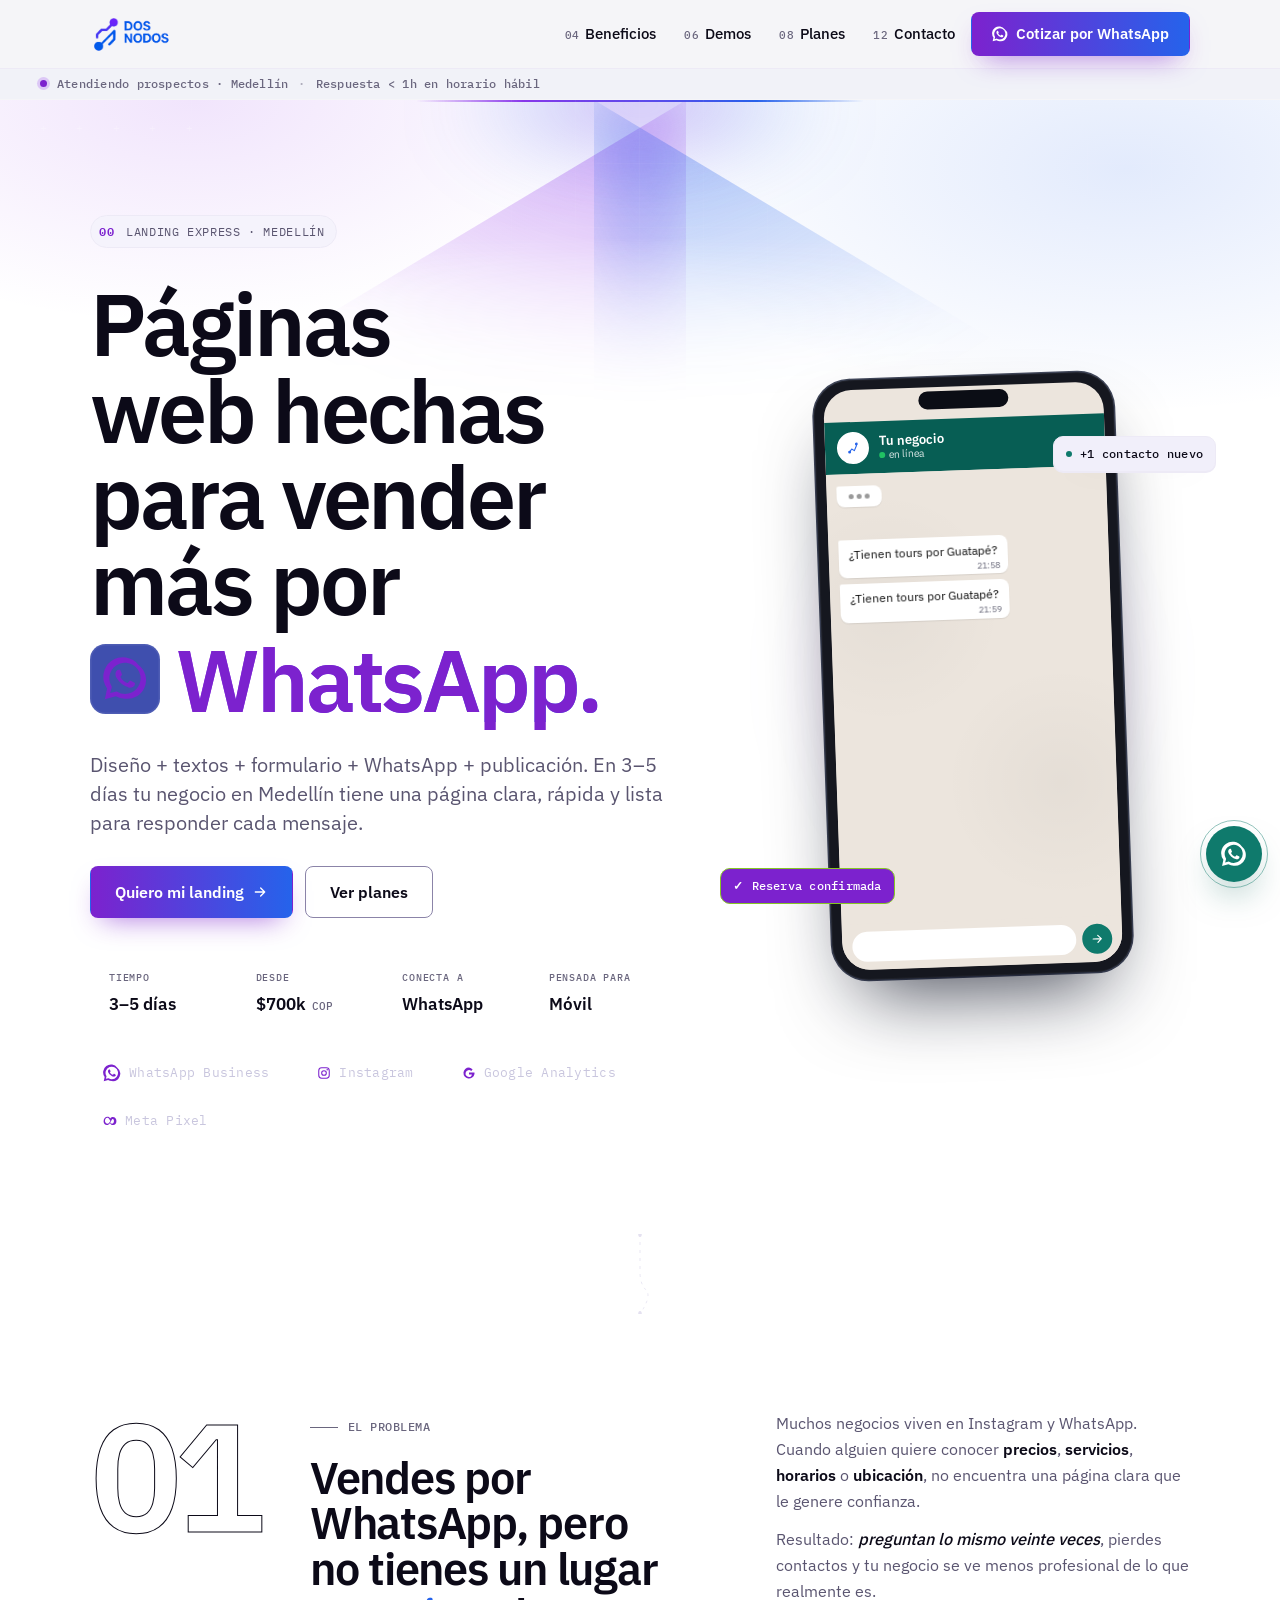
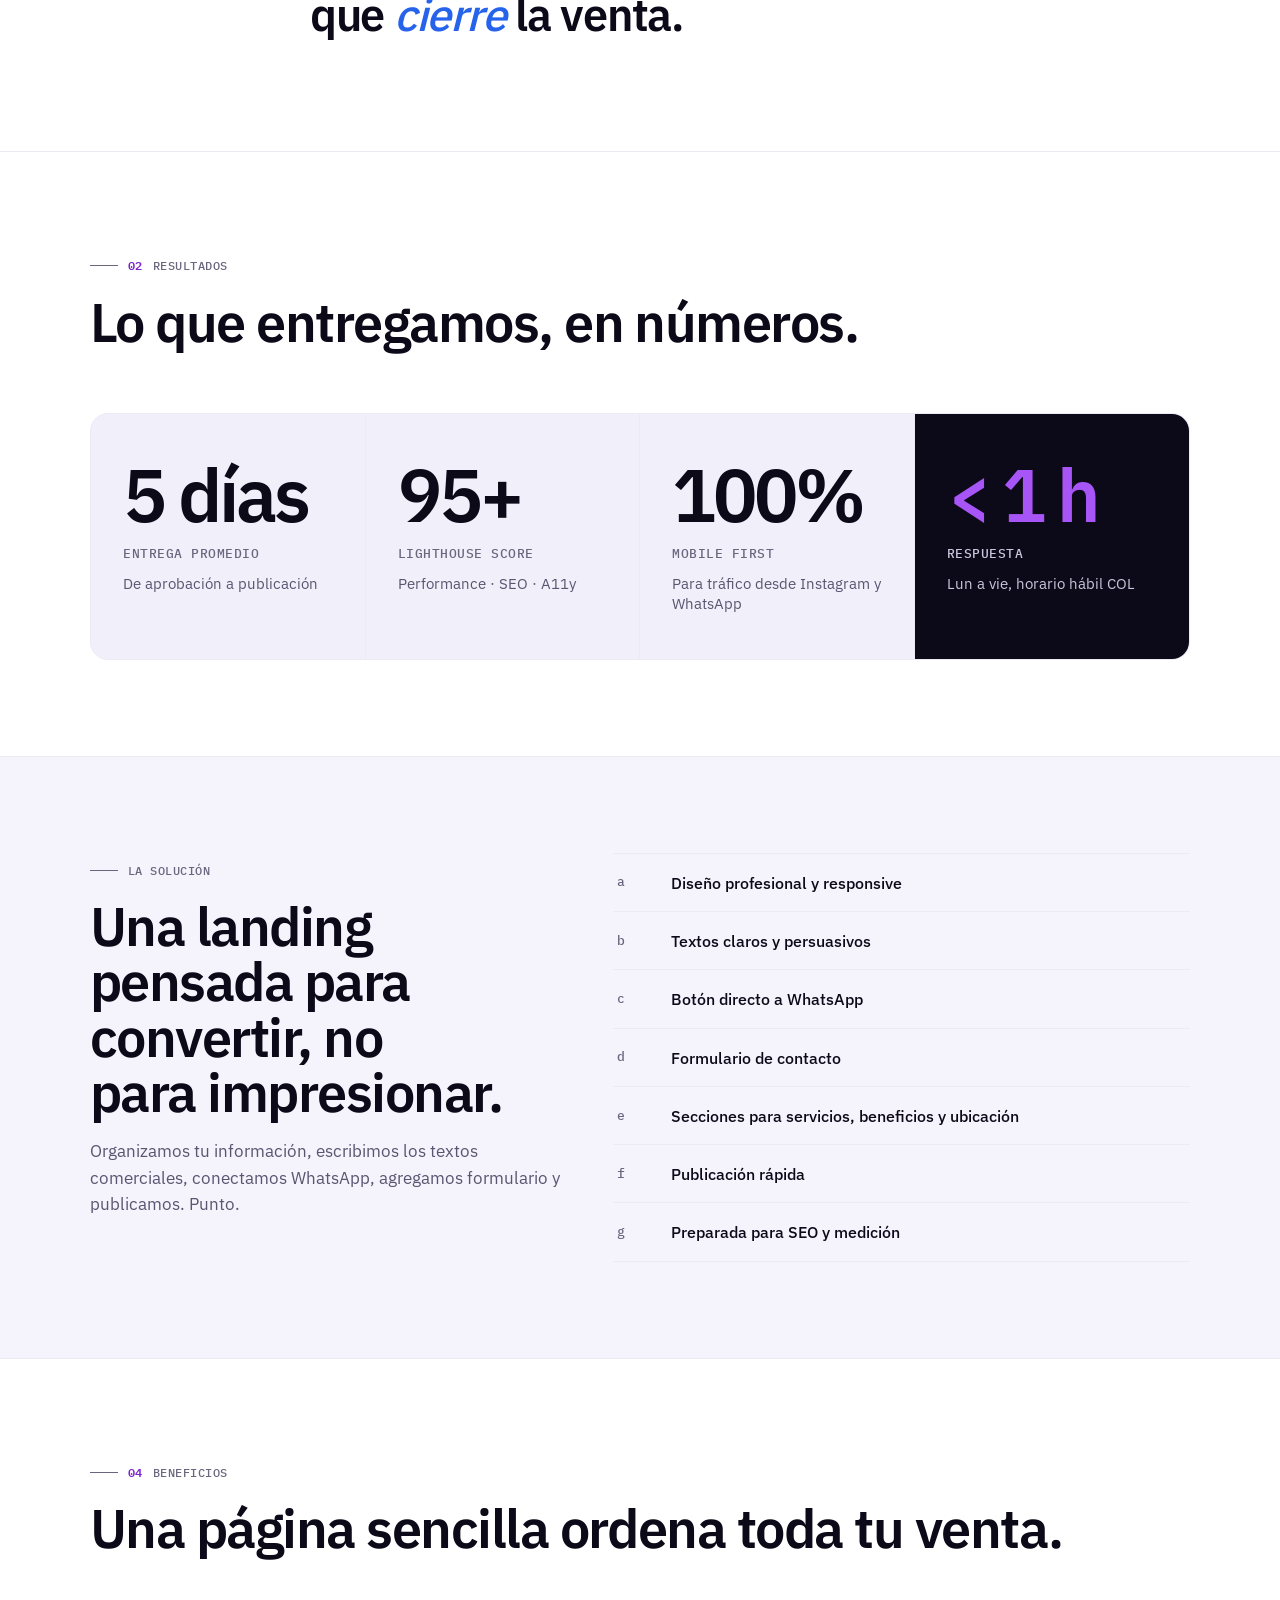
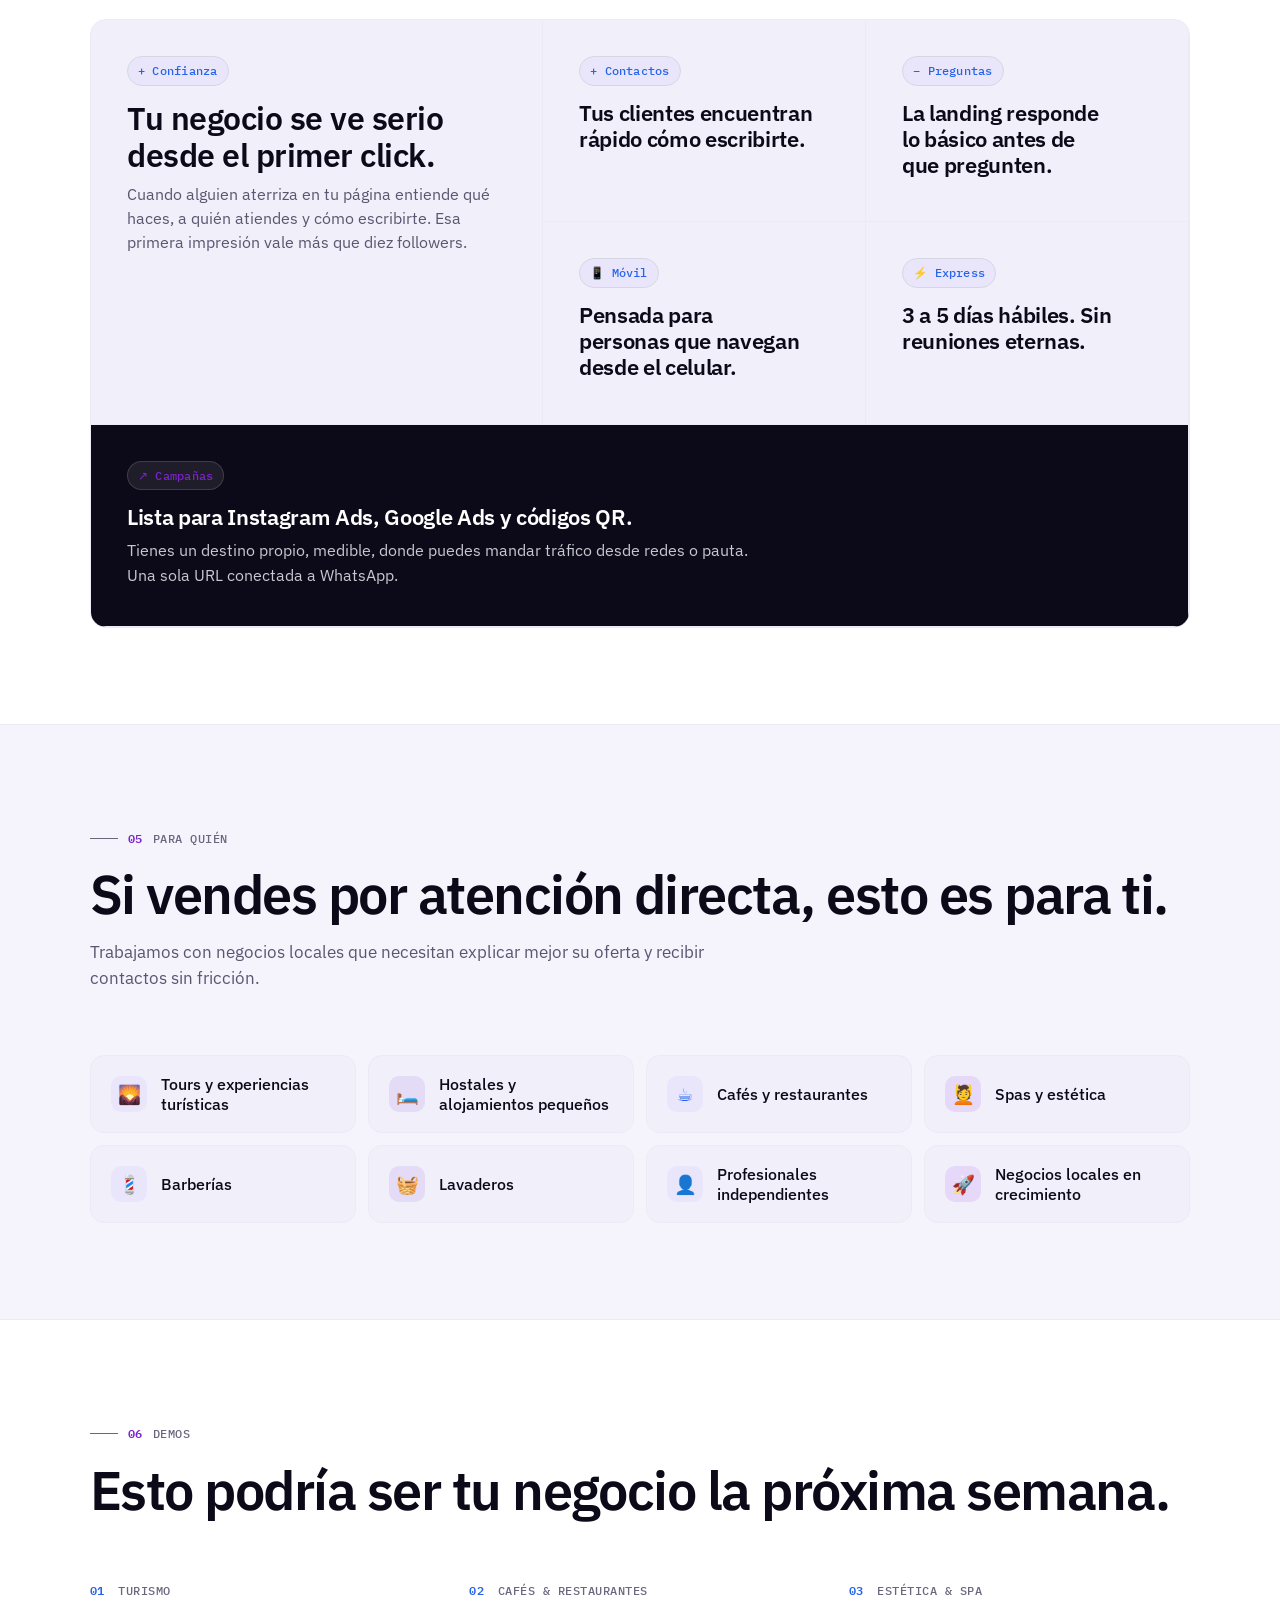
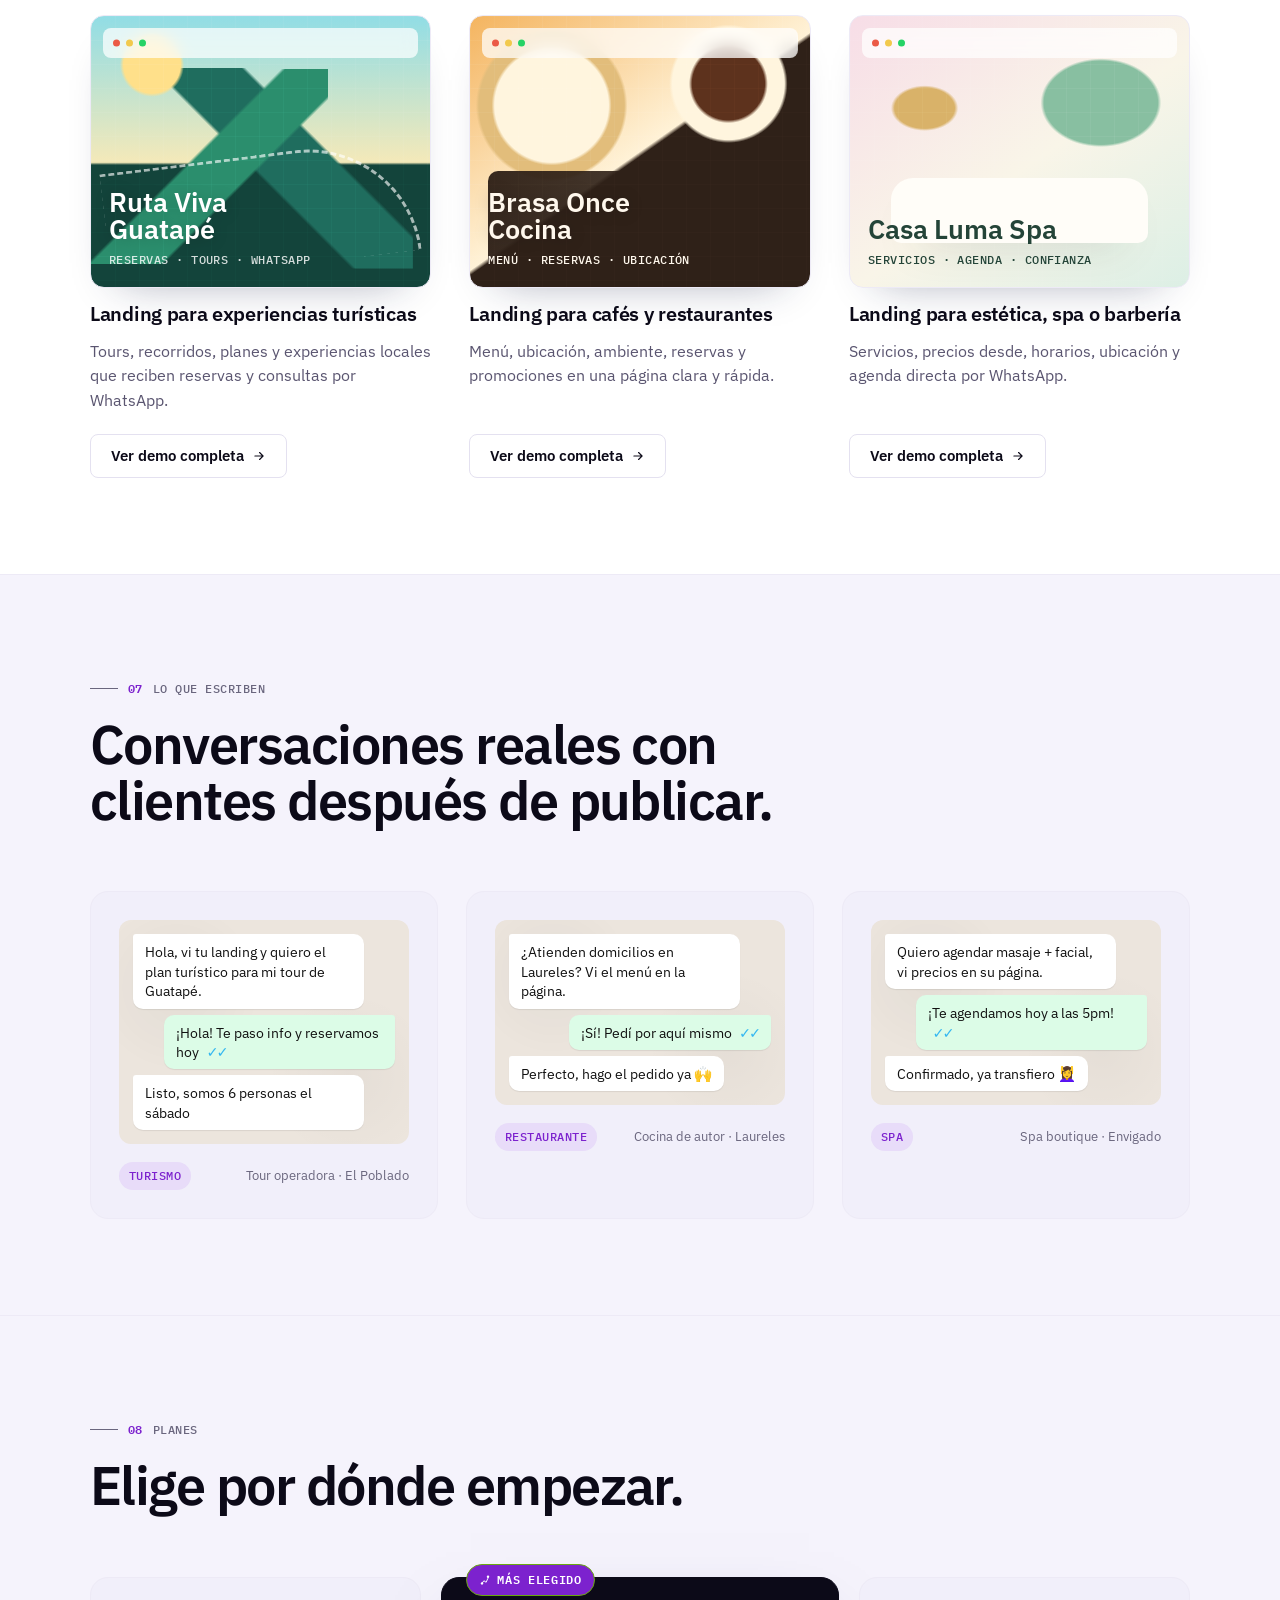
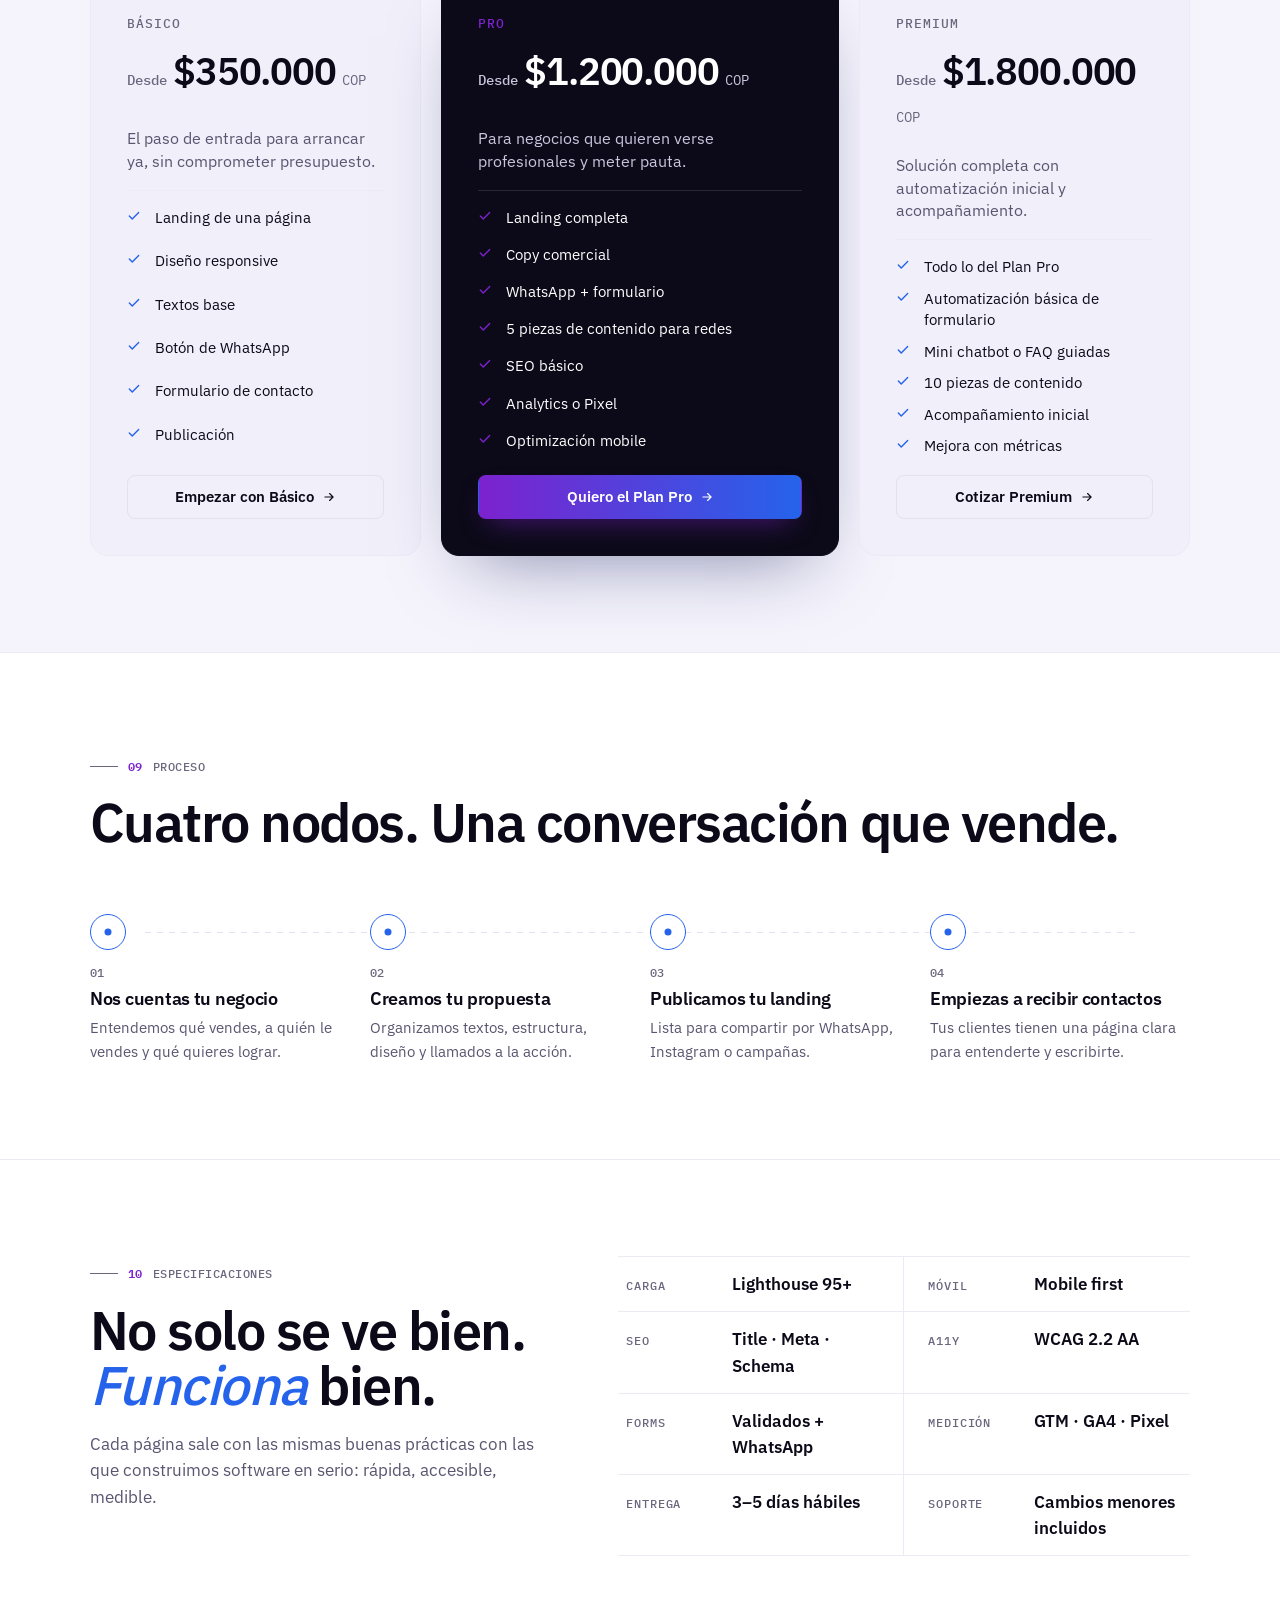
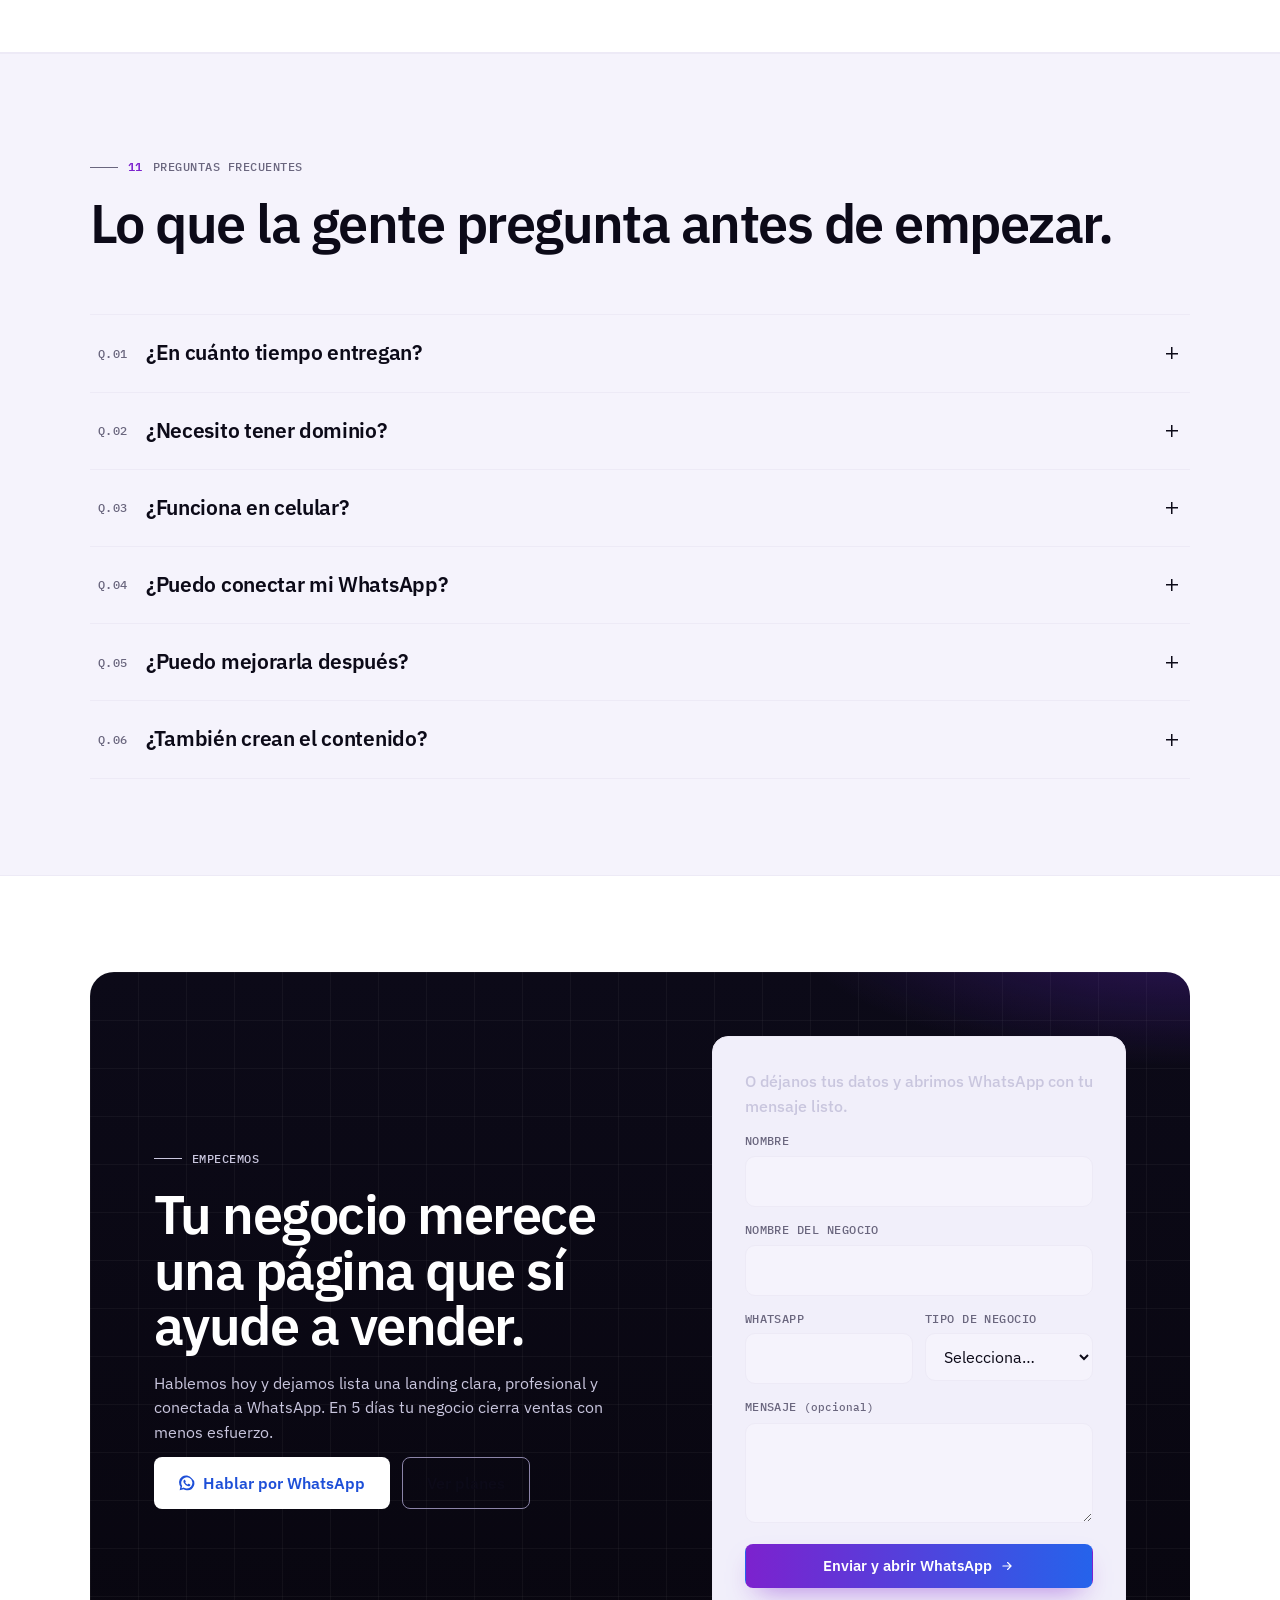
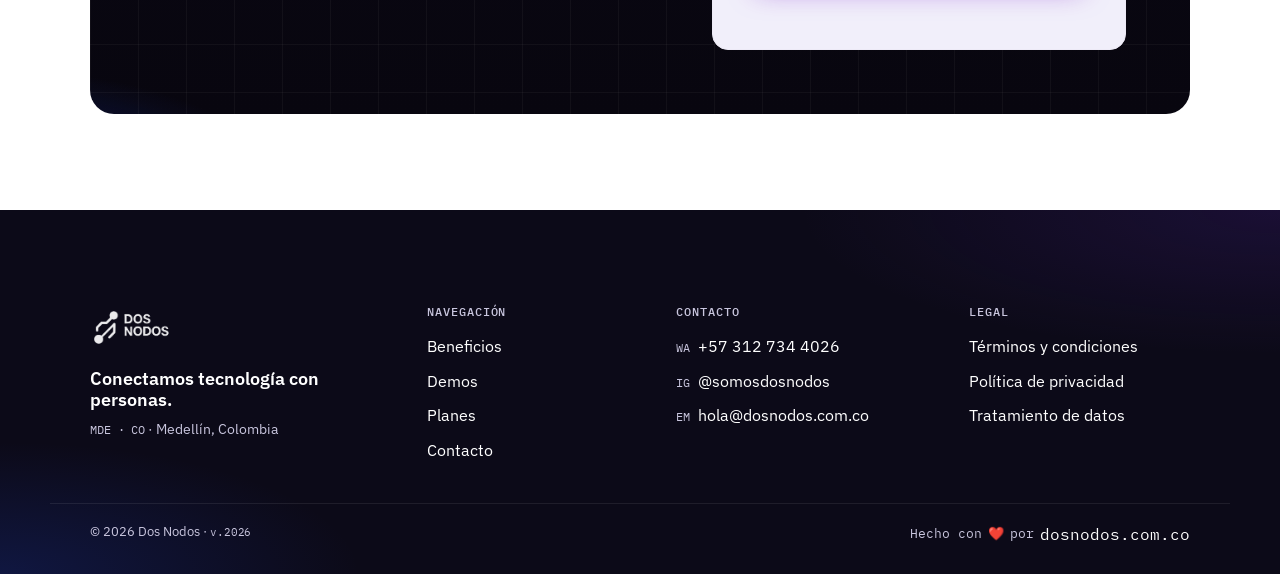
==== commit 490fd5c4: "Añade el efecto lamp al hero y corrige contraste de botones Efecto lamp Adaptación del componente de" ====
--- a/index.html
+++ b/index.html
@@ -41,8 +41,8 @@
   <link rel="icon" href="/assets/img/favicon.svg" type="image/svg+xml">
   <link rel="apple-touch-icon" href="/assets/img/apple-touch-icon.png">
   <link rel="preload" as="image" href="/assets/img/logo-dosnodos-400.png" fetchpriority="high">
-  <link rel="preload" as="style" href="/assets/css/styles.css?v=11">
-  <link rel="stylesheet" href="/assets/css/styles.css?v=11">
+  <link rel="preload" as="style" href="/assets/css/styles.css?v=15">
+  <link rel="stylesheet" href="/assets/css/styles.css?v=15">
 
   <script type="application/ld+json">
   {
@@ -169,6 +169,15 @@
 
     <!-- ============ 00 — HERO (drenched) ============ -->
     <section class="hero" id="top" aria-labelledby="hero-title">
+      <!-- Efecto "lamp": dos conos cónicos y una línea que hacen que la luz
+           parezca nacer del borde superior. Es puramente decorativo, así que
+           va oculto para lectores de pantalla. -->
+      <div class="lamp" aria-hidden="true">
+        <div class="lamp-cone lamp-cone-left"></div>
+        <div class="lamp-cone lamp-cone-right"></div>
+        <div class="lamp-line"></div>
+        <div class="lamp-glow"></div>
+      </div>
       <div class="hero-grid">
         <div class="hero-copy">
           <div class="hero-meta">
--- a/assets/css/styles.css
+++ b/assets/css/styles.css
@@ -111,8 +111,15 @@
      único color del sitio que no pertenecía al sistema. */
   --signal: #7C22CE;
   --signal-ink: #FFFFFF;
-  --wa: #25D366;
-  --wa-strong: #1FB257;
+  /* Verde de WhatsApp accesible. El #25D366 de la marca da 1.98 con contenido
+     blanco encima Y 1.98 contra el fondo blanco de la página: falla WCAG 1.4.3
+     y 1.4.11 en las dos direcciones, así que el botón flotante casi no se
+     distinguía. Este tono da 5.22 en ambas y sigue leyéndose como WhatsApp.
+     El brillante se conserva solo para adornos dentro de la maqueta del
+     teléfono, que es una ilustración y no transporta información. */
+  --wa: #0F7A6C;
+  --wa-strong: #0B6154;
+  --wa-bright: #25D366;
   --wa-bg: #DCFCE7;
   --danger: #DC2626;
 
@@ -521,7 +528,10 @@
 .btn-ghost {
   --btn-bg: transparent;
   --btn-fg: var(--ink);
-  --btn-bd: var(--rule-2);
+  /* #E4E1F0 daba 1.29 contra el blanco. WCAG 1.4.11 pide 3:1 para lo que
+     identifica visualmente un control, y acá el borde es lo único que lo
+     delimita. Este tono da 3.52. */
+  --btn-bd: #8B84A8;
 }
 .btn-ghost:hover { --btn-bg: var(--paper-2); --btn-bd: var(--ink); }
 
@@ -562,6 +572,114 @@
   font-size: 1.05rem;
 }
 .section-head-left .section-lead { margin-left: 0; }
+
+
+/* ============================================
+   LAMP — luz que nace del borde superior del hero
+   ============================================ */
+/* Adaptación del componente de React con framer-motion a CSS puro: este sitio
+   es estático y no tiene build.
+   Los conos se recortan con clip-path en vez de conic-gradient. El original
+   los arma con gradientes cónicos más dos máscaras internas; sin esas máscaras
+   el cónico deja bordes rectos y se ve como un rectángulo, no como un haz.
+   El clip-path da el triángulo exacto y el degradado radial nace del vértice.
+   Todo lo que anima es transform y opacity, que el compositor resuelve sin
+   repintar. */
+
+.lamp {
+  position: absolute;
+  inset: 0 0 auto 0;
+  height: clamp(200px, 24vw, 320px);
+  z-index: 0;
+  pointer-events: none;
+  overflow: hidden;
+  -webkit-mask-image: linear-gradient(to bottom, #000 45%, transparent 100%);
+  mask-image: linear-gradient(to bottom, #000 45%, transparent 100%);
+}
+
+.lamp-cone {
+  position: absolute;
+  top: 0;
+  height: 100%;
+  width: min(32rem, 48vw);
+  opacity: 0;
+  /* Desenfoque generoso: sin él la diagonal del clip-path se ve como un corte
+     recto en lugar de un haz. */
+  filter: blur(34px);
+  animation: lamp-open .9s var(--ease) .15s forwards;
+}
+/* El vértice de cada cono es la esquina superior que toca el centro. */
+.lamp-cone-left {
+  right: calc(50% - 46px);
+  clip-path: polygon(100% 0, 0 100%, 100% 100%);
+  background: radial-gradient(farthest-corner at 100% 0, rgba(147, 51, 234, .42), transparent 74%);
+  transform-origin: 100% 0;
+}
+.lamp-cone-right {
+  left: calc(50% - 46px);
+  clip-path: polygon(0 0, 100% 100%, 0 100%);
+  background: radial-gradient(farthest-corner at 0 0, rgba(37, 99, 235, .42), transparent 74%);
+  transform-origin: 0 0;
+}
+
+/* La línea de la que sale la luz. */
+.lamp-line {
+  position: absolute;
+  top: 0;
+  left: 50%;
+  height: 2px;
+  width: min(28rem, 66vw);
+  transform: translateX(-50%) scaleX(.35);
+  transform-origin: center;
+  border-radius: 999px;
+  background: linear-gradient(90deg, transparent, #9333EA 24%, #2563EB 76%, transparent);
+  opacity: 0;
+  animation: lamp-line-in .9s var(--ease) .2s forwards;
+}
+
+/* Halo difuso apenas bajo la línea. */
+.lamp-glow {
+  position: absolute;
+  top: -60px;
+  left: 50%;
+  height: 130px;
+  width: min(24rem, 54vw);
+  transform: translateX(-50%);
+  border-radius: 999px;
+  background: radial-gradient(closest-side, rgba(147, 51, 234, .50), rgba(37, 99, 235, .20) 62%, transparent);
+  filter: blur(40px);
+  opacity: 0;
+  animation: lamp-glow-in 1s var(--ease) .1s forwards;
+}
+
+@keyframes lamp-open {
+  from { opacity: 0; transform: scaleX(.5); }
+  to   { opacity: 1; transform: scaleX(1); }
+}
+@keyframes lamp-line-in {
+  from { opacity: 0; transform: translateX(-50%) scaleX(.35); }
+  to   { opacity: 1; transform: translateX(-50%) scaleX(1); }
+}
+@keyframes lamp-glow-in {
+  from { opacity: 0; }
+  to   { opacity: 1; }
+}
+
+/* Sin animación el efecto se muestra ya abierto, no desaparece. */
+@media (prefers-reduced-motion: reduce) {
+  .lamp-cone,
+  .lamp-line,
+  .lamp-glow { animation: none; opacity: 1; }
+  .lamp-cone-left,
+  .lamp-cone-right { transform: none; }
+  .lamp-line { transform: translateX(-50%); }
+}
+
+@media (max-width: 640px) {
+  .lamp { height: 170px; }
+  .lamp-glow { height: 96px; top: -48px; filter: blur(30px); }
+  .lamp-cone { filter: blur(14px); }
+}
 
 /* ============================================
    HERO — claro, con halos de marca
@@ -816,7 +934,7 @@
 .wa-online {
   display: inline-block;
   width: 6px; height: 6px;
-  background: #25D366;
+  background: var(--wa-bright);
   border-radius: 50%;
 }
 
@@ -1866,7 +1984,7 @@
   color: #fff;
   display: inline-flex;
   align-items: center; justify-content: center;
-  box-shadow: 0 20px 40px -10px rgba(40,140,80,.45);
+  box-shadow: 0 18px 36px -12px rgba(11, 97, 84, .55);
   transition: background .25s var(--ease), transform .25s var(--ease);
 }
 .fab-wa::before {
@@ -1874,7 +1992,7 @@
   position: absolute;
   inset: -6px;
   border-radius: 50%;
-  border: 1.5px solid rgba(120,210,140,.5);
+  border: 1.5px solid rgba(15, 122, 108, .45);
   animation: pulse-ring 2.4s ease-out 3;
 }
 @keyframes pulse-ring {
--- a/assets/css/styles.css
+++ b/assets/css/styles.css
@@ -111,8 +111,15 @@
      único color del sitio que no pertenecía al sistema. */
   --signal: #7C22CE;
   --signal-ink: #FFFFFF;
-  --wa: #25D366;
-  --wa-strong: #1FB257;
+  /* Verde de WhatsApp accesible. El #25D366 de la marca da 1.98 con contenido
+     blanco encima Y 1.98 contra el fondo blanco de la página: falla WCAG 1.4.3
+     y 1.4.11 en las dos direcciones, así que el botón flotante casi no se
+     distinguía. Este tono da 5.22 en ambas y sigue leyéndose como WhatsApp.
+     El brillante se conserva solo para adornos dentro de la maqueta del
+     teléfono, que es una ilustración y no transporta información. */
+  --wa: #0F7A6C;
+  --wa-strong: #0B6154;
+  --wa-bright: #25D366;
   --wa-bg: #DCFCE7;
   --danger: #DC2626;
 
@@ -521,7 +528,10 @@
 .btn-ghost {
   --btn-bg: transparent;
   --btn-fg: var(--ink);
-  --btn-bd: var(--rule-2);
+  /* #E4E1F0 daba 1.29 contra el blanco. WCAG 1.4.11 pide 3:1 para lo que
+     identifica visualmente un control, y acá el borde es lo único que lo
+     delimita. Este tono da 3.52. */
+  --btn-bd: #8B84A8;
 }
 .btn-ghost:hover { --btn-bg: var(--paper-2); --btn-bd: var(--ink); }
 
@@ -562,6 +572,114 @@
   font-size: 1.05rem;
 }
 .section-head-left .section-lead { margin-left: 0; }
+
+
+/* ============================================
+   LAMP — luz que nace del borde superior del hero
+   ============================================ */
+/* Adaptación del componente de React con framer-motion a CSS puro: este sitio
+   es estático y no tiene build.
+   Los conos se recortan con clip-path en vez de conic-gradient. El original
+   los arma con gradientes cónicos más dos máscaras internas; sin esas máscaras
+   el cónico deja bordes rectos y se ve como un rectángulo, no como un haz.
+   El clip-path da el triángulo exacto y el degradado radial nace del vértice.
+   Todo lo que anima es transform y opacity, que el compositor resuelve sin
+   repintar. */
+
+.lamp {
+  position: absolute;
+  inset: 0 0 auto 0;
+  height: clamp(200px, 24vw, 320px);
+  z-index: 0;
+  pointer-events: none;
+  overflow: hidden;
+  -webkit-mask-image: linear-gradient(to bottom, #000 45%, transparent 100%);
+  mask-image: linear-gradient(to bottom, #000 45%, transparent 100%);
+}
+
+.lamp-cone {
+  position: absolute;
+  top: 0;
+  height: 100%;
+  width: min(32rem, 48vw);
+  opacity: 0;
+  /* Desenfoque generoso: sin él la diagonal del clip-path se ve como un corte
+     recto en lugar de un haz. */
+  filter: blur(34px);
+  animation: lamp-open .9s var(--ease) .15s forwards;
+}
+/* El vértice de cada cono es la esquina superior que toca el centro. */
+.lamp-cone-left {
+  right: calc(50% - 46px);
+  clip-path: polygon(100% 0, 0 100%, 100% 100%);
+  background: radial-gradient(farthest-corner at 100% 0, rgba(147, 51, 234, .42), transparent 74%);
+  transform-origin: 100% 0;
+}
+.lamp-cone-right {
+  left: calc(50% - 46px);
+  clip-path: polygon(0 0, 100% 100%, 0 100%);
+  background: radial-gradient(farthest-corner at 0 0, rgba(37, 99, 235, .42), transparent 74%);
+  transform-origin: 0 0;
+}
+
+/* La línea de la que sale la luz. */
+.lamp-line {
+  position: absolute;
+  top: 0;
+  left: 50%;
+  height: 2px;
+  width: min(28rem, 66vw);
+  transform: translateX(-50%) scaleX(.35);
+  transform-origin: center;
+  border-radius: 999px;
+  background: linear-gradient(90deg, transparent, #9333EA 24%, #2563EB 76%, transparent);
+  opacity: 0;
+  animation: lamp-line-in .9s var(--ease) .2s forwards;
+}
+
+/* Halo difuso apenas bajo la línea. */
+.lamp-glow {
+  position: absolute;
+  top: -60px;
+  left: 50%;
+  height: 130px;
+  width: min(24rem, 54vw);
+  transform: translateX(-50%);
+  border-radius: 999px;
+  background: radial-gradient(closest-side, rgba(147, 51, 234, .50), rgba(37, 99, 235, .20) 62%, transparent);
+  filter: blur(40px);
+  opacity: 0;
+  animation: lamp-glow-in 1s var(--ease) .1s forwards;
+}
+
+@keyframes lamp-open {
+  from { opacity: 0; transform: scaleX(.5); }
+  to   { opacity: 1; transform: scaleX(1); }
+}
+@keyframes lamp-line-in {
+  from { opacity: 0; transform: translateX(-50%) scaleX(.35); }
+  to   { opacity: 1; transform: translateX(-50%) scaleX(1); }
+}
+@keyframes lamp-glow-in {
+  from { opacity: 0; }
+  to   { opacity: 1; }
+}
+
+/* Sin animación el efecto se muestra ya abierto, no desaparece. */
+@media (prefers-reduced-motion: reduce) {
+  .lamp-cone,
+  .lamp-line,
+  .lamp-glow { animation: none; opacity: 1; }
+  .lamp-cone-left,
+  .lamp-cone-right { transform: none; }
+  .lamp-line { transform: translateX(-50%); }
+}
+
+@media (max-width: 640px) {
+  .lamp { height: 170px; }
+  .lamp-glow { height: 96px; top: -48px; filter: blur(30px); }
+  .lamp-cone { filter: blur(14px); }
+}
 
 /* ============================================
    HERO — claro, con halos de marca
@@ -816,7 +934,7 @@
 .wa-online {
   display: inline-block;
   width: 6px; height: 6px;
-  background: #25D366;
+  background: var(--wa-bright);
   border-radius: 50%;
 }
 
@@ -1866,7 +1984,7 @@
   color: #fff;
   display: inline-flex;
   align-items: center; justify-content: center;
-  box-shadow: 0 20px 40px -10px rgba(40,140,80,.45);
+  box-shadow: 0 18px 36px -12px rgba(11, 97, 84, .55);
   transition: background .25s var(--ease), transform .25s var(--ease);
 }
 .fab-wa::before {
@@ -1874,7 +1992,7 @@
   position: absolute;
   inset: -6px;
   border-radius: 50%;
-  border: 1.5px solid rgba(120,210,140,.5);
+  border: 1.5px solid rgba(15, 122, 108, .45);
   animation: pulse-ring 2.4s ease-out 3;
 }
 @keyframes pulse-ring {
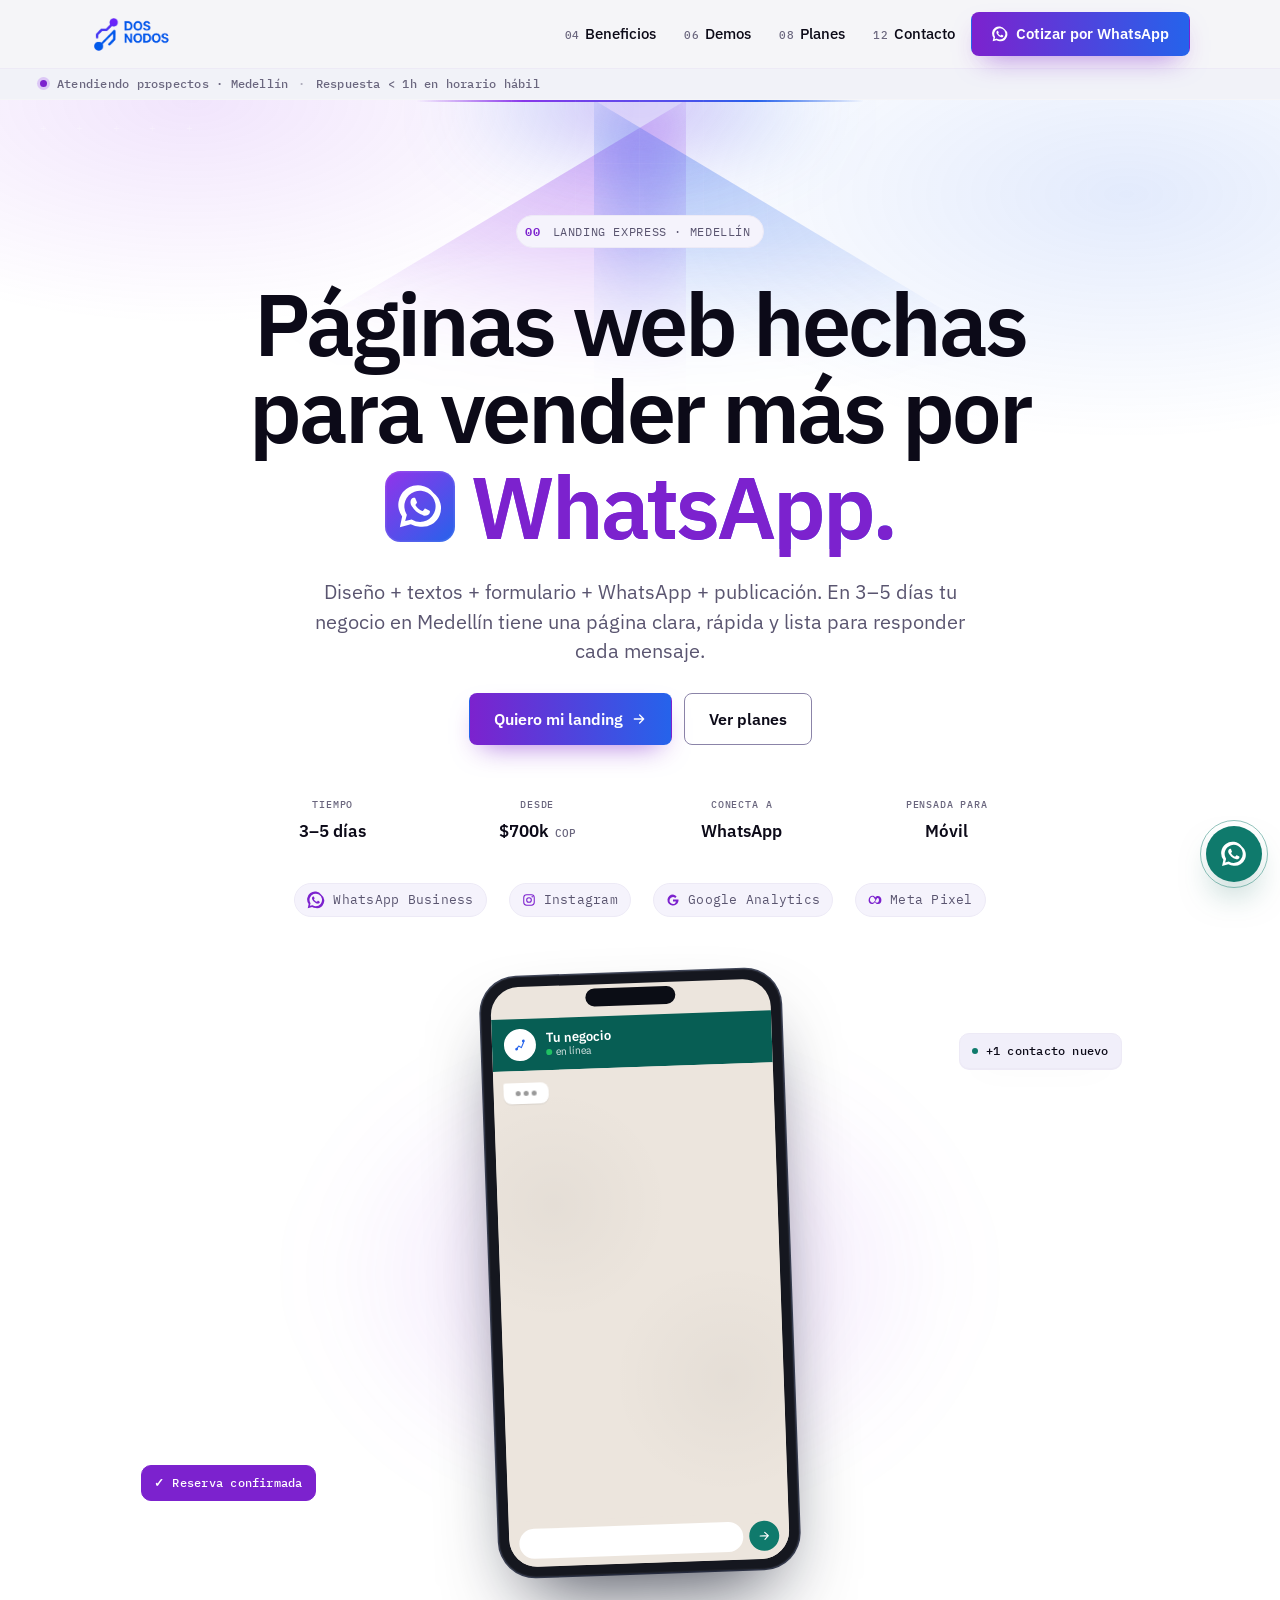
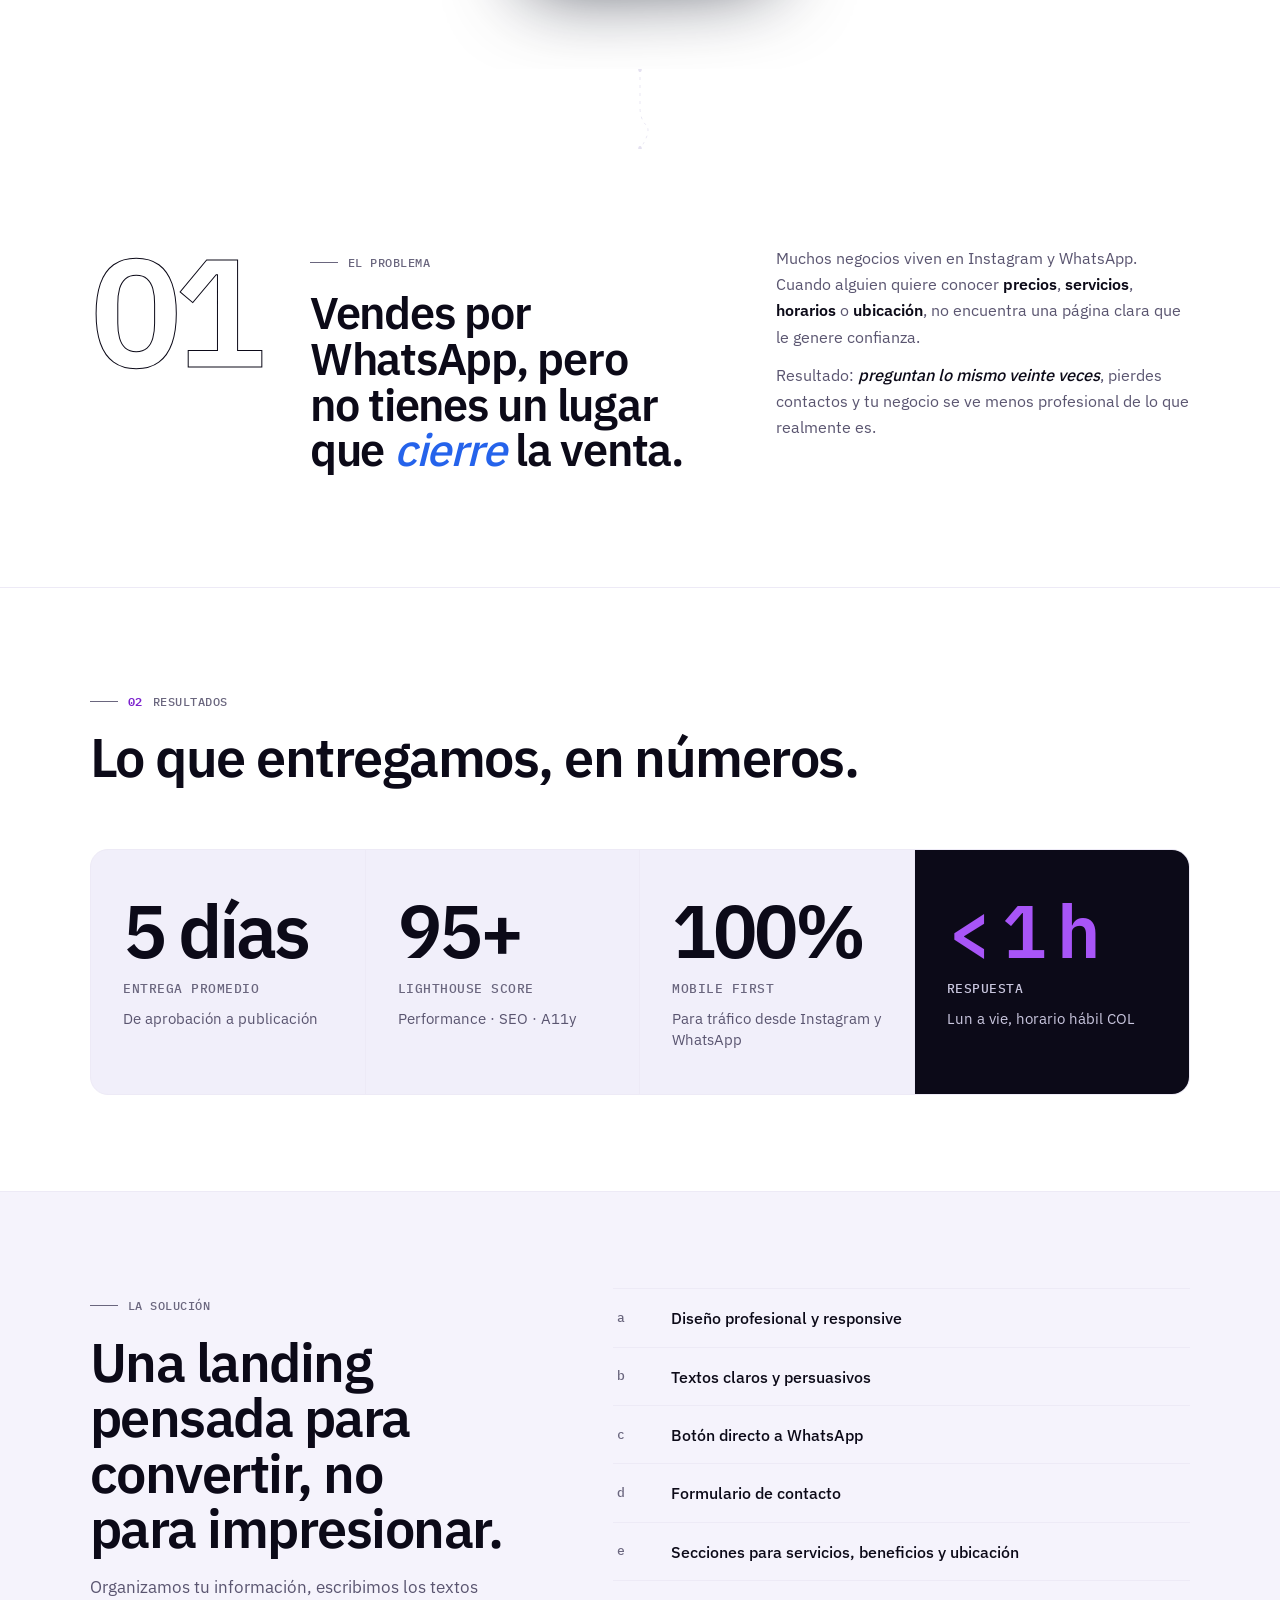
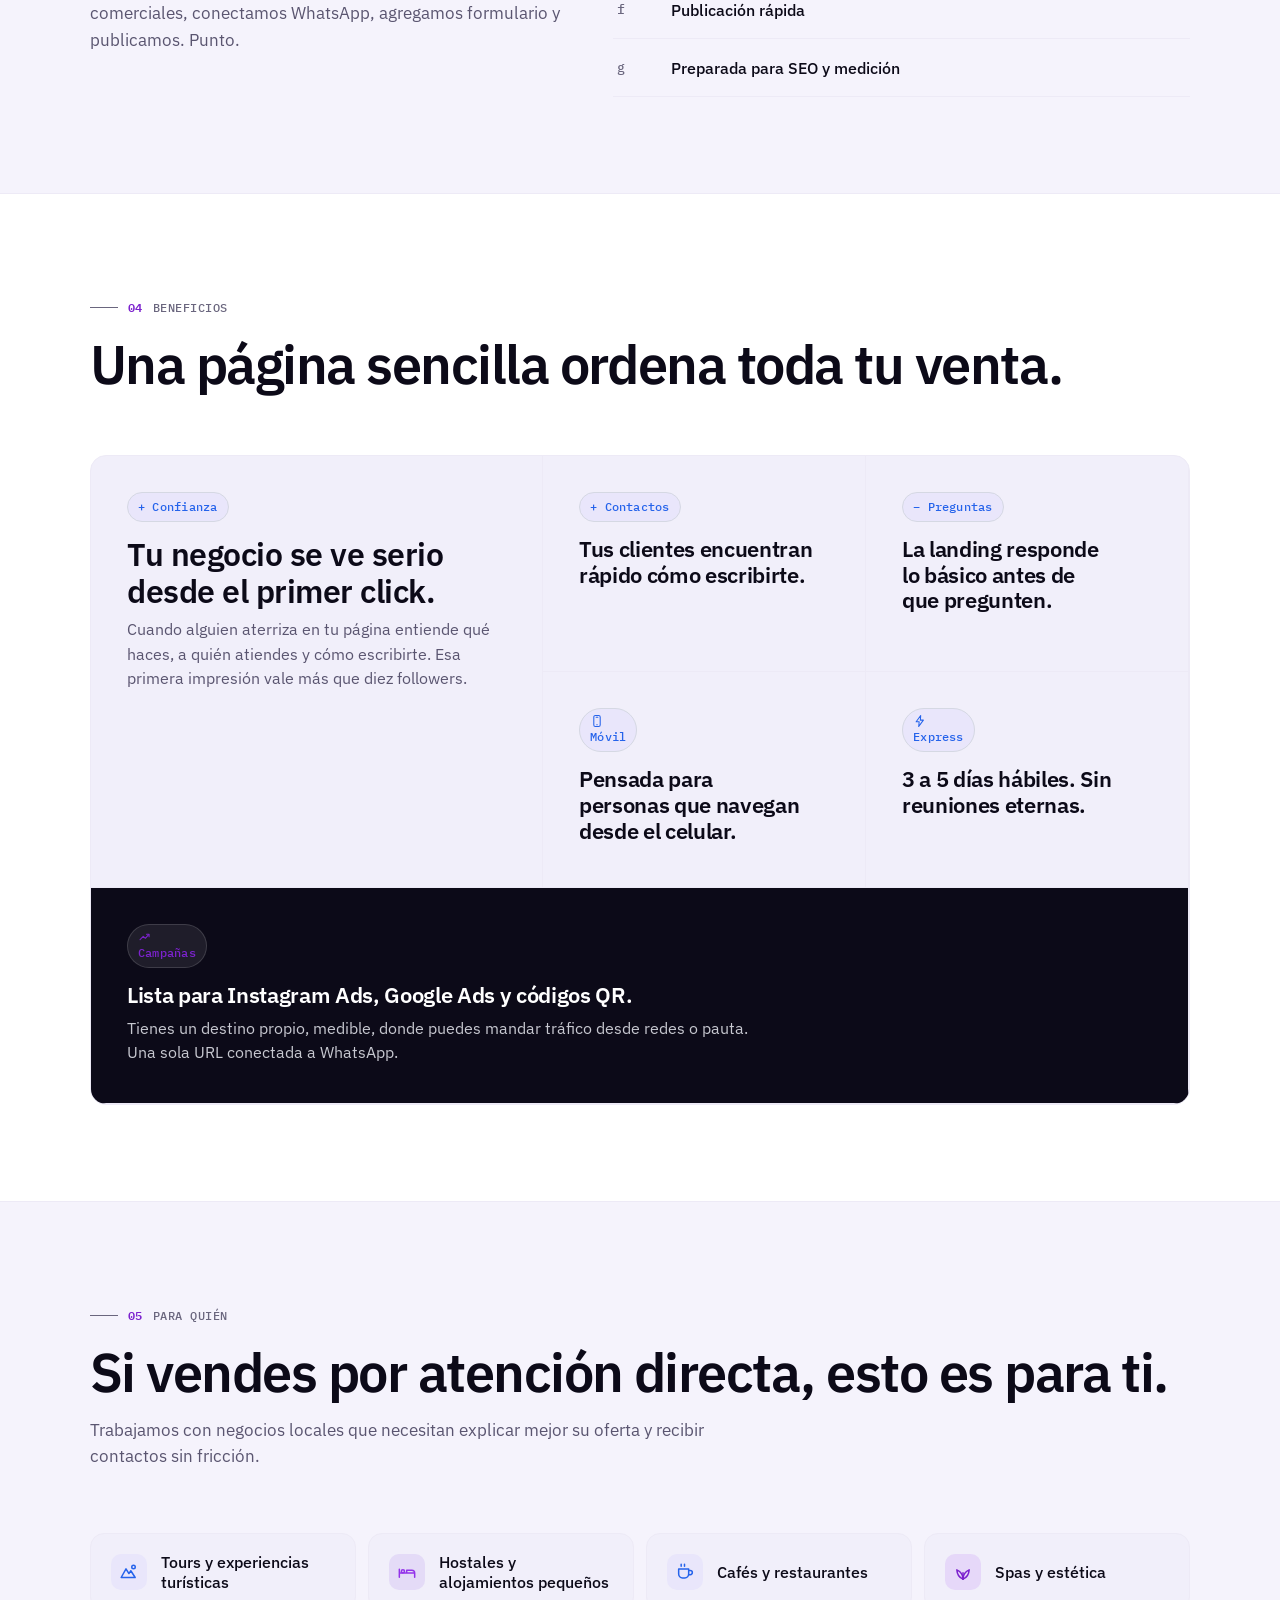
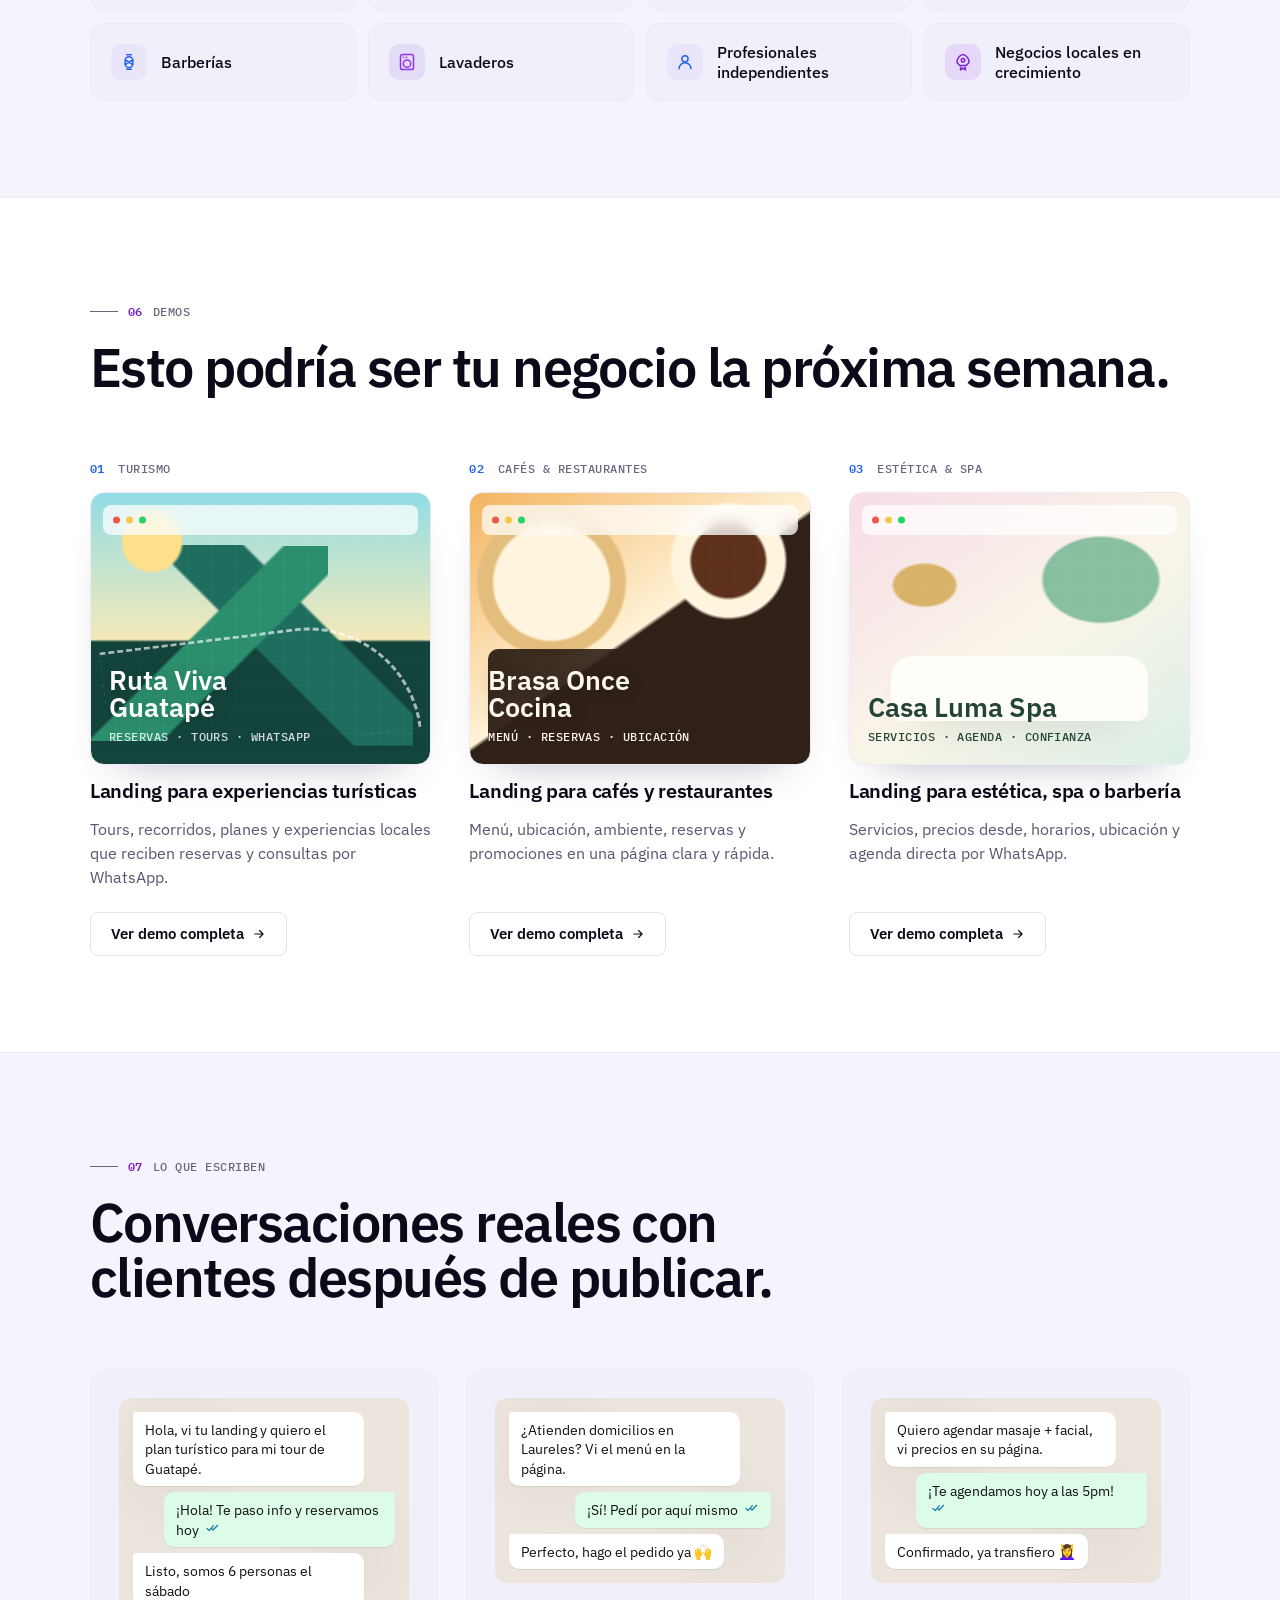
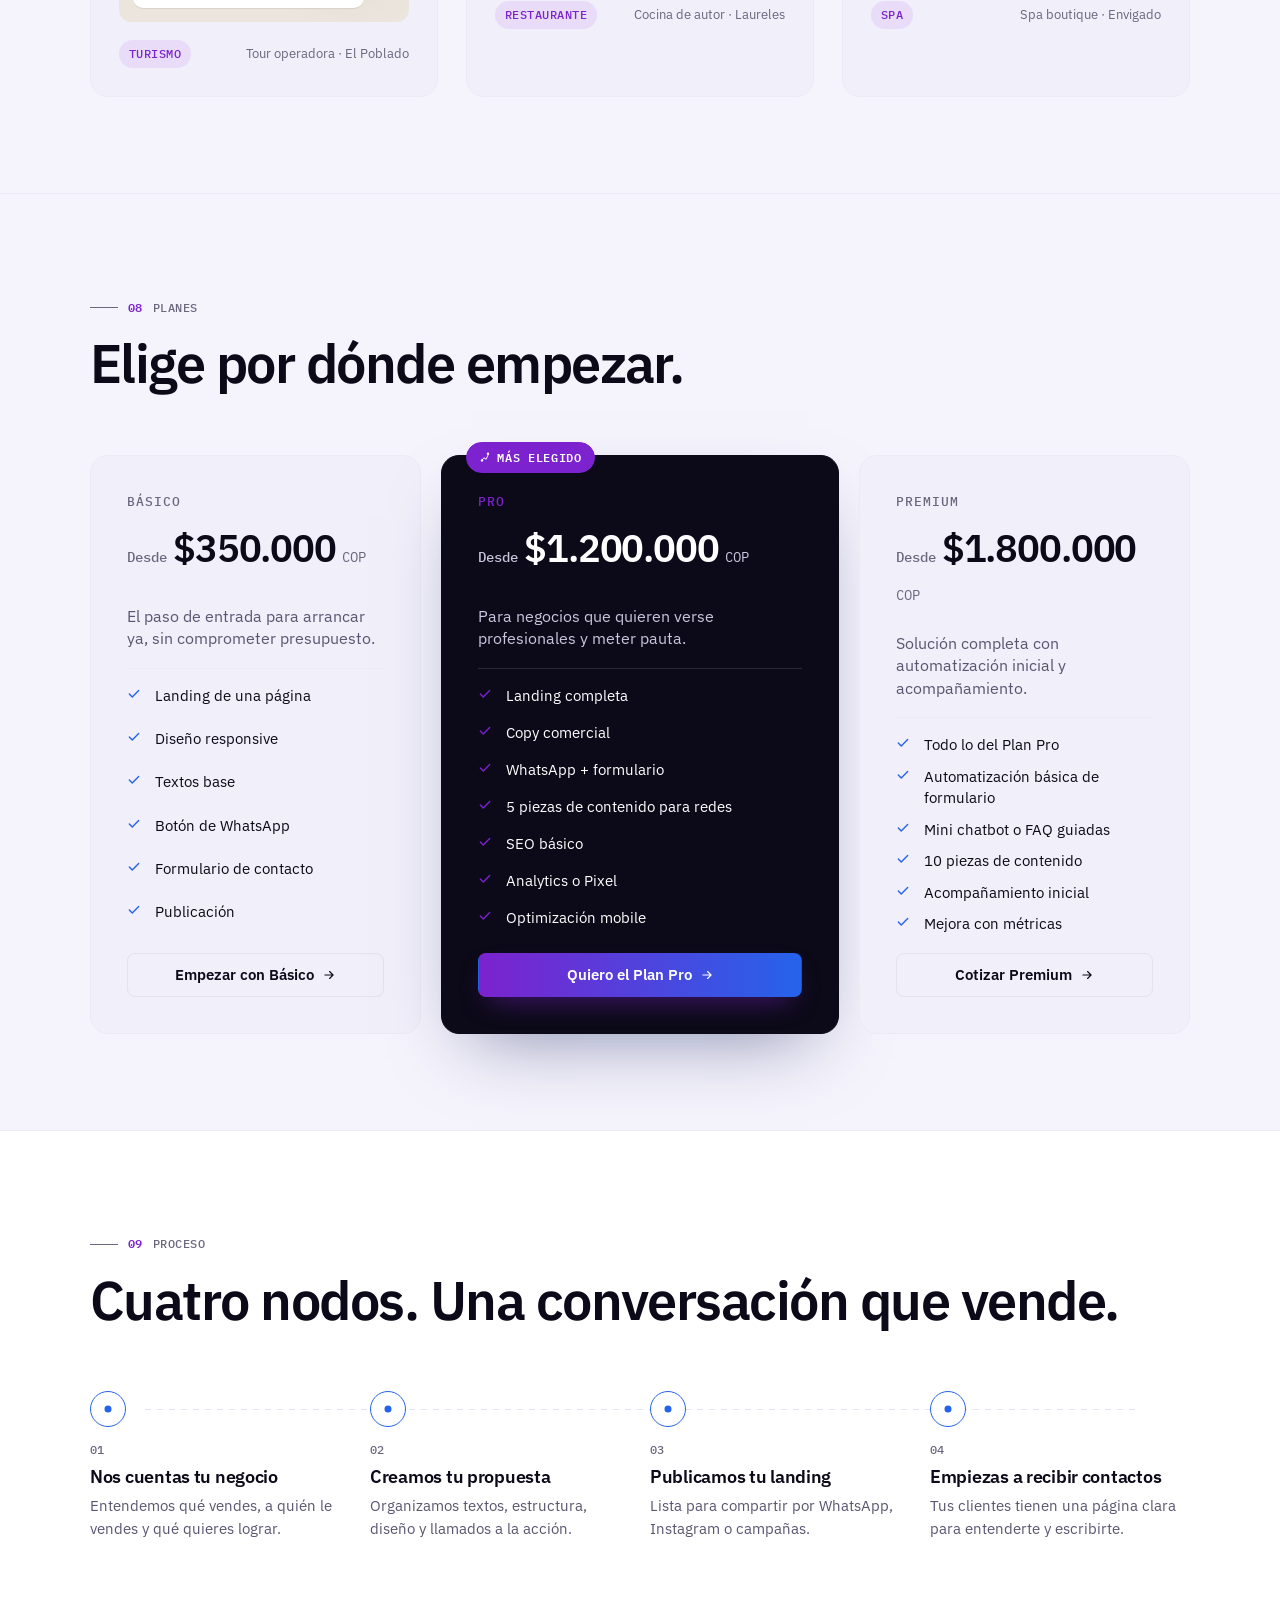
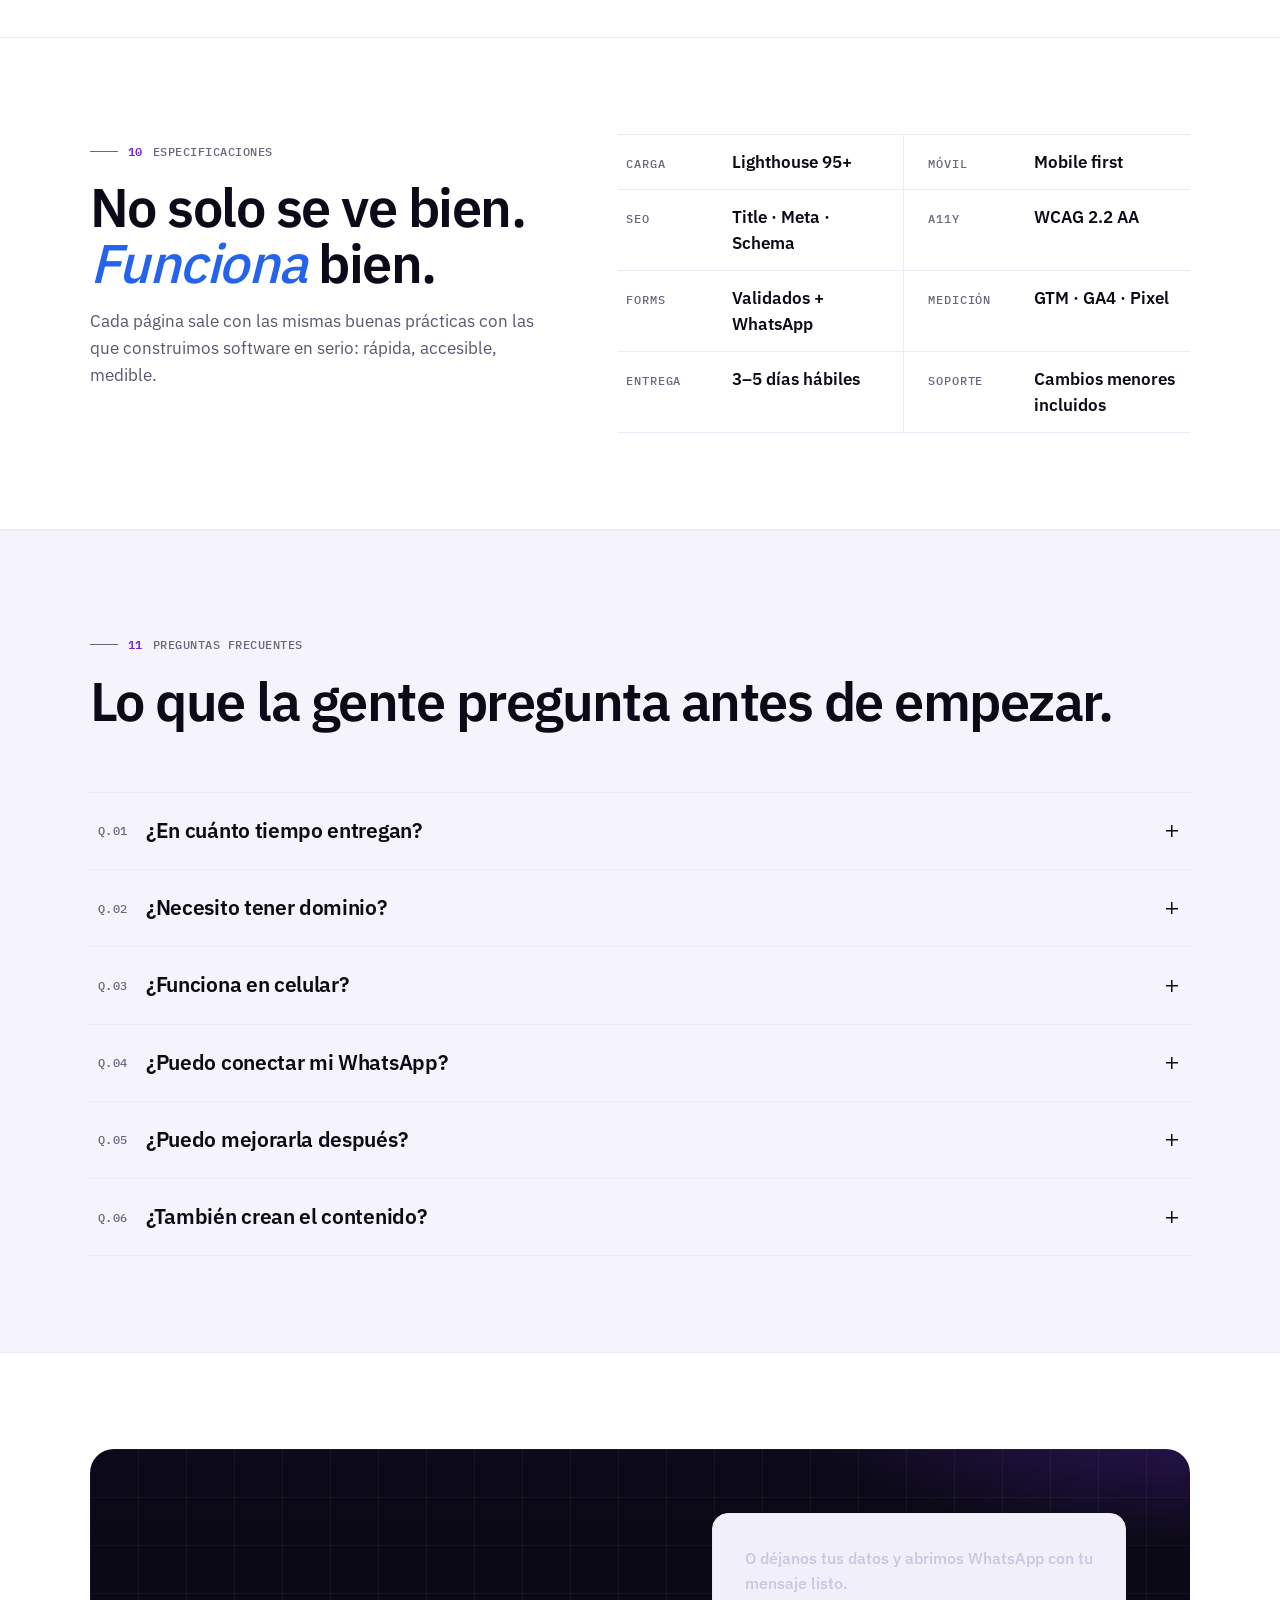
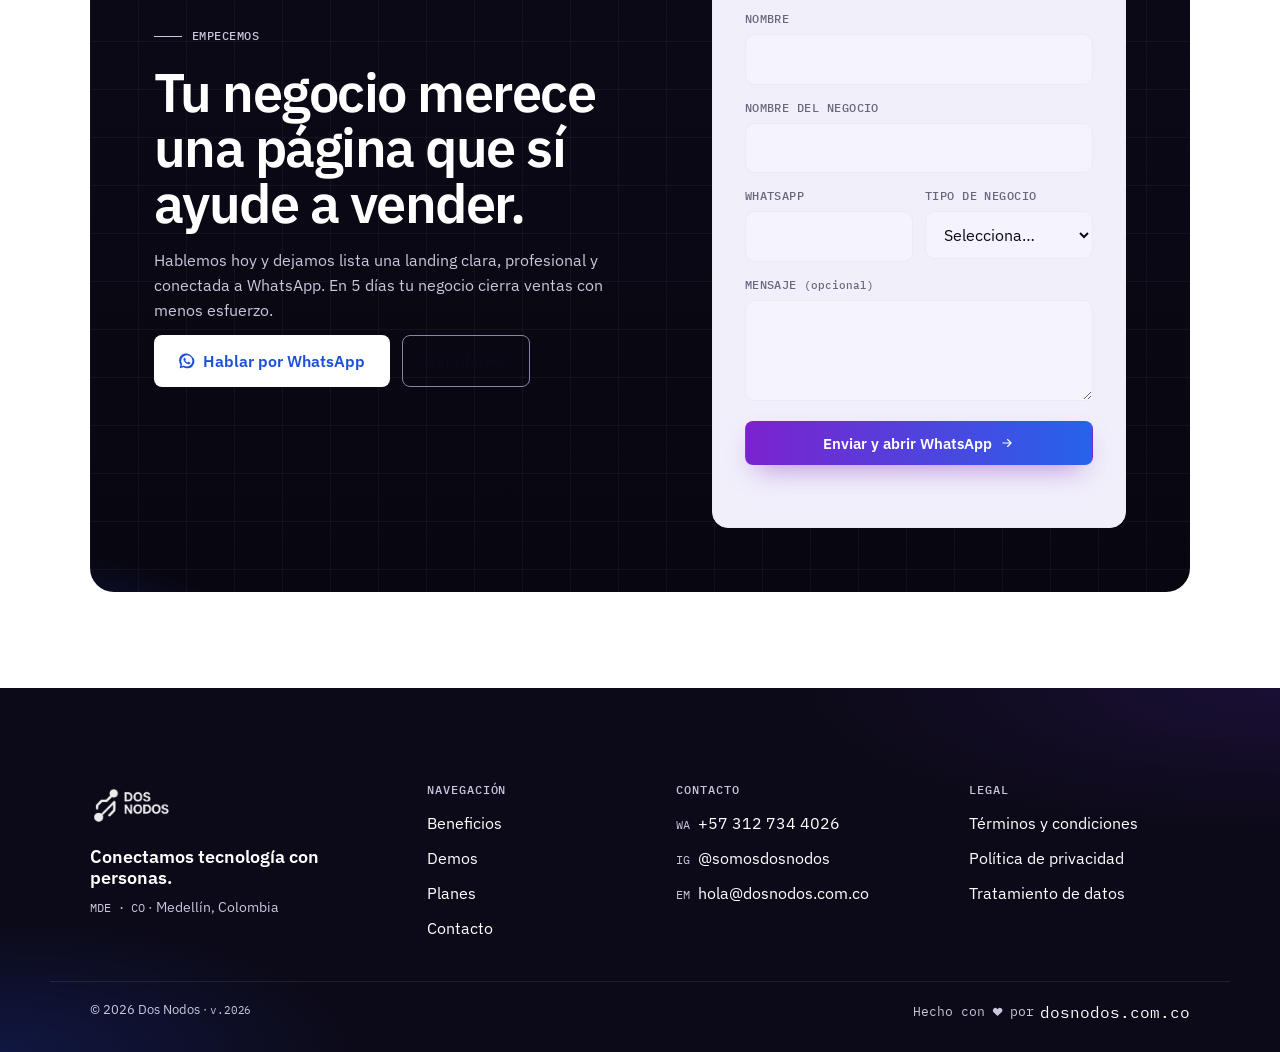
==== commit 7889b6ed: "Reorganiza el hero, corrige contrastes invisibles y reemplaza los emojis Contrastes que estaban roto" ====
--- a/index.html
+++ b/index.html
@@ -41,8 +41,8 @@
   <link rel="icon" href="/assets/img/favicon.svg" type="image/svg+xml">
   <link rel="apple-touch-icon" href="/assets/img/apple-touch-icon.png">
   <link rel="preload" as="image" href="/assets/img/logo-dosnodos-400.png" fetchpriority="high">
-  <link rel="preload" as="style" href="/assets/css/styles.css?v=15">
-  <link rel="stylesheet" href="/assets/css/styles.css?v=15">
+  <link rel="preload" as="style" href="/assets/css/styles.css?v=20">
+  <link rel="stylesheet" href="/assets/css/styles.css?v=20">
 
   <script type="application/ld+json">
   {
@@ -122,6 +122,68 @@
       <symbol id="ico-meta" viewBox="0 0 24 24">
         <path fill="currentColor" d="M3.4 12.2c0-3.1 1.5-5.7 4-5.7 1.6 0 2.7 1 4.3 3.6.4.6.7 1.2 1 1.7-.3.5-.6 1-.9 1.5-1.4 2.2-2.4 3.4-4 3.4-2.5 0-4.4-2.5-4.4-4.5Zm15.4-.2c0 2.5-1.4 4.7-3.4 4.7-1.3 0-2.1-.7-3.1-2 .9-1.5 1.5-2.7 2.3-4.1.7-1.2 1.3-2.1 2-2.1 1.4 0 2.2 1.4 2.2 3.5Zm-2.2-7c-1.8 0-3.1 1-4.2 2.5-1.7-2.5-3-2.7-4.7-2.7C4 4.8 1 8 1 12.4 1 16.3 3.4 19 6.7 19c2.2 0 3.6-1 5.3-3.5.4.6.7 1.1 1 1.5 1.4 1.5 2.6 2 4.3 2C20.9 19 23 16.4 23 12c0-4-2-7-6.4-7Z"/>
       </symbol>
+      <!-- Iconografía propia. Reemplaza los emojis: cada sistema operativo los
+           dibuja distinto y ninguno respetaba la línea gráfica de la marca.
+           Todos comparten viewBox 24, trazo 1.8 y currentColor. -->
+      <symbol id="ico-mobile" viewBox="0 0 24 24">
+        <rect x="6.5" y="2.5" width="11" height="19" rx="2.6" fill="none" stroke="currentColor" stroke-width="1.8"/>
+        <path d="M10.5 5.4h3" fill="none" stroke="currentColor" stroke-width="1.8" stroke-linecap="round"/>
+        <circle cx="12" cy="18.4" r="1.05" fill="currentColor"/>
+      </symbol>
+      <symbol id="ico-bolt" viewBox="0 0 24 24">
+        <path d="M13.2 2.5 5.4 13.4h5.2l-.8 8.1 8-11h-5.2l.6-8Z" fill="none" stroke="currentColor" stroke-width="1.8" stroke-linejoin="round"/>
+      </symbol>
+      <symbol id="ico-trend" viewBox="0 0 24 24">
+        <path d="M3.5 16.5 9 10.8l3.6 3.4 5.6-6.4" fill="none" stroke="currentColor" stroke-width="1.8" stroke-linecap="round" stroke-linejoin="round"/>
+        <path d="M14.6 7.2h4.4v4.4" fill="none" stroke="currentColor" stroke-width="1.8" stroke-linecap="round" stroke-linejoin="round"/>
+      </symbol>
+      <symbol id="ico-mountain" viewBox="0 0 24 24">
+        <path d="M2.6 18.6 8.4 8.2l3.5 5.7 2.3-3.4 5.2 8.1Z" fill="none" stroke="currentColor" stroke-width="1.8" stroke-linejoin="round"/>
+        <circle cx="17.4" cy="5.9" r="2.1" fill="none" stroke="currentColor" stroke-width="1.8"/>
+      </symbol>
+      <symbol id="ico-bed" viewBox="0 0 24 24">
+        <path d="M2.8 18.4v-9.6M2.8 13.2h18.4v5.2M21.2 13.2a3.4 3.4 0 0 0-3.4-3.4h-6.2v3.4" fill="none" stroke="currentColor" stroke-width="1.8" stroke-linecap="round" stroke-linejoin="round"/>
+        <circle cx="7.1" cy="11.1" r="1.9" fill="none" stroke="currentColor" stroke-width="1.8"/>
+      </symbol>
+      <symbol id="ico-cup" viewBox="0 0 24 24">
+        <path d="M4.4 8.4h12v6.1a4.6 4.6 0 0 1-4.6 4.6H9a4.6 4.6 0 0 1-4.6-4.6Z" fill="none" stroke="currentColor" stroke-width="1.8" stroke-linejoin="round"/>
+        <path d="M16.4 10.2h1.9a2.5 2.5 0 0 1 0 5h-1.9M7.4 2.8v2.4M11.4 2.8v2.4" fill="none" stroke="currentColor" stroke-width="1.8" stroke-linecap="round"/>
+      </symbol>
+      <symbol id="ico-spa" viewBox="0 0 24 24">
+        <path d="M12 20.6c0-5 2.9-9.2 7.4-11.2-.4 5.6-3.4 9.6-7.4 11.2Z" fill="none" stroke="currentColor" stroke-width="1.8" stroke-linejoin="round"/>
+        <path d="M12 20.6C12 15.6 9.1 11.4 4.6 9.4c.4 5.6 3.4 9.6 7.4 11.2Z" fill="none" stroke="currentColor" stroke-width="1.8" stroke-linejoin="round"/>
+        <path d="M12 20.6V13" fill="none" stroke="currentColor" stroke-width="1.8" stroke-linecap="round"/>
+      </symbol>
+      <symbol id="ico-barber" viewBox="0 0 24 24">
+        <rect x="7.4" y="5.6" width="9.2" height="13" rx="4.6" fill="none" stroke="currentColor" stroke-width="1.8"/>
+        <path d="M7.6 9.6 16.4 15M7.6 15l8.8-5.4M9.2 3.2h5.6M9.2 20.8h5.6" fill="none" stroke="currentColor" stroke-width="1.8" stroke-linecap="round"/>
+      </symbol>
+      <symbol id="ico-wash" viewBox="0 0 24 24">
+        <rect x="4.2" y="2.9" width="15.6" height="18.2" rx="2.6" fill="none" stroke="currentColor" stroke-width="1.8"/>
+        <circle cx="12" cy="14" r="4.4" fill="none" stroke="currentColor" stroke-width="1.8"/>
+        <circle cx="8" cy="6.4" r="1" fill="currentColor"/>
+        <circle cx="11.4" cy="6.4" r="1" fill="currentColor"/>
+      </symbol>
+      <symbol id="ico-person" viewBox="0 0 24 24">
+        <circle cx="12" cy="8.2" r="3.7" fill="none" stroke="currentColor" stroke-width="1.8"/>
+        <path d="M4.8 20.2a7.2 7.2 0 0 1 14.4 0" fill="none" stroke="currentColor" stroke-width="1.8" stroke-linecap="round"/>
+      </symbol>
+      <symbol id="ico-rocket" viewBox="0 0 24 24">
+        <path d="M13.6 3.4c3.4 1.7 5.6 5.3 5.6 9.3l-3.4 3.4H8.2l-3.4-3.4c0-4 2.2-7.6 5.6-9.3a3.4 3.4 0 0 1 3.2 0Z" fill="none" stroke="currentColor" stroke-width="1.8" stroke-linejoin="round"/>
+        <circle cx="12" cy="10" r="2.1" fill="none" stroke="currentColor" stroke-width="1.8"/>
+        <path d="M9.6 18.2c-.6 1.3-.6 2.5-.5 3.2 1-.3 2-.9 2.9-1.9M14.4 18.2c.6 1.3.6 2.5.5 3.2-1-.3-2-.9-2.9-1.9" fill="none" stroke="currentColor" stroke-width="1.8" stroke-linecap="round" stroke-linejoin="round"/>
+      </symbol>
+      <symbol id="ico-heart" viewBox="0 0 24 24">
+        <path d="M12 20.4 4.6 13.2a4.6 4.6 0 0 1 6.5-6.5l.9.9.9-.9a4.6 4.6 0 1 1 6.5 6.5Z" fill="currentColor"/>
+      </symbol>
+      <symbol id="ico-arrow-left" viewBox="0 0 24 24">
+        <path fill="none" stroke="currentColor" stroke-width="2" stroke-linecap="round" stroke-linejoin="round" d="M19 12H5M11 6l-6 6 6 6"/>
+      </symbol>
+      <symbol id="ico-play" viewBox="0 0 24 24">
+        <circle cx="12" cy="12" r="9.2" fill="none" stroke="currentColor" stroke-width="1.8"/>
+        <path d="M10 8.6 15.4 12 10 15.4Z" fill="currentColor"/>
+      </symbol>
+      <symbol id="ico-ticks" viewBox="0 0 24 16"><path fill="none" stroke="currentColor" stroke-width="2.2" stroke-linecap="round" stroke-linejoin="round" d="M1.6 8.6 5.4 12.4 12.6 4M9.6 8.9l2.6 2.6L19.9 3.4"/></symbol>
     </defs>
   </svg>
 
@@ -178,8 +240,8 @@
         <div class="lamp-line"></div>
         <div class="lamp-glow"></div>
       </div>
-      <div class="hero-grid">
-        <div class="hero-copy">
+      <div class="hero-grid hero-grid-centered">
+        <div class="hero-copy hero-copy-centered">
           <div class="hero-meta">
             <span class="meta-idx">00</span>
             <span class="meta-label">Landing express · Medellín</span>
@@ -378,17 +440,17 @@
           </article>
 
           <article class="ben">
-            <header><span class="ben-tag">📱 Móvil</span></header>
+            <header><span class="ben-tag"><svg class="ico" aria-hidden="true" focusable="false"><use href="#ico-mobile"/></svg> Móvil</span></header>
             <h3>Pensada para personas que navegan desde el celular.</h3>
           </article>
 
           <article class="ben">
-            <header><span class="ben-tag">⚡ Express</span></header>
+            <header><span class="ben-tag"><svg class="ico" aria-hidden="true" focusable="false"><use href="#ico-bolt"/></svg> Express</span></header>
             <h3>3 a 5 días hábiles. Sin reuniones eternas.</h3>
           </article>
 
           <article class="ben ben-accent">
-            <header><span class="ben-tag">↗ Campañas</span></header>
+            <header><span class="ben-tag"><svg class="ico" aria-hidden="true" focusable="false"><use href="#ico-trend"/></svg> Campañas</span></header>
             <h3>Lista para Instagram Ads, Google Ads y códigos QR.</h3>
             <p>Tienes un destino propio, medible, donde puedes mandar tráfico desde redes o pauta. Una sola URL conectada a WhatsApp.</p>
           </article>
@@ -406,14 +468,14 @@
         </header>
 
         <ul class="niches" role="list">
-          <li><span class="niches-icon" aria-hidden="true">🌄</span> Tours y experiencias turísticas</li>
-          <li><span class="niches-icon" aria-hidden="true">🛏️</span> Hostales y alojamientos pequeños</li>
-          <li><span class="niches-icon" aria-hidden="true">☕</span> Cafés y restaurantes</li>
-          <li><span class="niches-icon" aria-hidden="true">💆</span> Spas y estética</li>
-          <li><span class="niches-icon" aria-hidden="true">💈</span> Barberías</li>
-          <li><span class="niches-icon" aria-hidden="true">🧺</span> Lavaderos</li>
-          <li><span class="niches-icon" aria-hidden="true">👤</span> Profesionales independientes</li>
-          <li><span class="niches-icon" aria-hidden="true">🚀</span> Negocios locales en crecimiento</li>
+          <li><span class="niches-icon" aria-hidden="true"><svg class="ico" aria-hidden="true" focusable="false"><use href="#ico-mountain"/></svg></span> Tours y experiencias turísticas</li>
+          <li><span class="niches-icon" aria-hidden="true"><svg class="ico" aria-hidden="true" focusable="false"><use href="#ico-bed"/></svg></span> Hostales y alojamientos pequeños</li>
+          <li><span class="niches-icon" aria-hidden="true"><svg class="ico" aria-hidden="true" focusable="false"><use href="#ico-cup"/></svg></span> Cafés y restaurantes</li>
+          <li><span class="niches-icon" aria-hidden="true"><svg class="ico" aria-hidden="true" focusable="false"><use href="#ico-spa"/></svg></span> Spas y estética</li>
+          <li><span class="niches-icon" aria-hidden="true"><svg class="ico" aria-hidden="true" focusable="false"><use href="#ico-barber"/></svg></span> Barberías</li>
+          <li><span class="niches-icon" aria-hidden="true"><svg class="ico" aria-hidden="true" focusable="false"><use href="#ico-wash"/></svg></span> Lavaderos</li>
+          <li><span class="niches-icon" aria-hidden="true"><svg class="ico" aria-hidden="true" focusable="false"><use href="#ico-person"/></svg></span> Profesionales independientes</li>
+          <li><span class="niches-icon" aria-hidden="true"><svg class="ico" aria-hidden="true" focusable="false"><use href="#ico-rocket"/></svg></span> Negocios locales en crecimiento</li>
         </ul>
       </div>
     </section>
@@ -490,7 +552,7 @@
           <article class="voice">
             <div class="voice-thread">
               <div class="voice-msg them">Hola, vi tu landing y quiero el plan turístico para mi tour de Guatapé.</div>
-              <div class="voice-msg me">¡Hola! Te paso info y reservamos hoy <span class="voice-ticks">✓✓</span></div>
+              <div class="voice-msg me">¡Hola! Te paso info y reservamos hoy <span class="voice-ticks"><svg class="ico" aria-hidden="true" focusable="false"><use href="#ico-ticks"/></svg></span></div>
               <div class="voice-msg them">Listo, somos 6 personas el sábado</div>
             </div>
             <footer class="voice-foot">
@@ -502,7 +564,7 @@
           <article class="voice">
             <div class="voice-thread">
               <div class="voice-msg them">¿Atienden domicilios en Laureles? Vi el menú en la página.</div>
-              <div class="voice-msg me">¡Sí! Pedí por aquí mismo <span class="voice-ticks">✓✓</span></div>
+              <div class="voice-msg me">¡Sí! Pedí por aquí mismo <span class="voice-ticks"><svg class="ico" aria-hidden="true" focusable="false"><use href="#ico-ticks"/></svg></span></div>
               <div class="voice-msg them">Perfecto, hago el pedido ya 🙌</div>
             </div>
             <footer class="voice-foot">
@@ -514,7 +576,7 @@
           <article class="voice">
             <div class="voice-thread">
               <div class="voice-msg them">Quiero agendar masaje + facial, vi precios en su página.</div>
-              <div class="voice-msg me">¡Te agendamos hoy a las 5pm! <span class="voice-ticks">✓✓</span></div>
+              <div class="voice-msg me">¡Te agendamos hoy a las 5pm! <span class="voice-ticks"><svg class="ico" aria-hidden="true" focusable="false"><use href="#ico-ticks"/></svg></span></div>
               <div class="voice-msg them">Confirmado, ya transfiero 💆‍♀️</div>
             </div>
             <footer class="voice-foot">
@@ -848,7 +910,7 @@
 
     <div class="container foot-bottom">
       <small>&copy; <span id="year"></span> Dos Nodos · <span class="mono">v.2026</span></small>
-      <small class="foot-build">Hecho con <span class="foot-heart" aria-label="amor">❤️</span> por <a href="https://dosnodos.com.co/" target="_blank" rel="noopener" class="foot-link">dosnodos.com.co</a></small>
+      <small class="foot-build">Hecho con <span class="foot-heart" role="img" aria-label="amor"><svg class="ico" aria-hidden="true" focusable="false"><use href="#ico-heart"/></svg></span> por <a href="https://dosnodos.com.co/" target="_blank" rel="noopener" class="foot-link">dosnodos.com.co</a></small>
     </div>
   </footer>
 
@@ -860,7 +922,6 @@
     <svg viewBox="0 0 24 24" width="26" height="26" focusable="false" aria-hidden="true"><use href="#ico-wa"/></svg>
     <span class="sr-only">Escribir por WhatsApp</span>
   </a>
-
-  <script src="/assets/js/main.js?v=8" defer></script>
+  <script src="/assets/js/main.js?v=20" defer></script>
 </body>
 </html>
--- a/assets/css/styles.css
+++ b/assets/css/styles.css
@@ -256,8 +256,8 @@
   width: clamp(40px, 5.5vw, 72px);
   height: clamp(40px, 5.5vw, 72px);
   flex-shrink: 0;
-  color: var(--signal);
-  background: #3F4FAE;
+  color: #fff;
+  background: linear-gradient(135deg, #9333EA, #2563EB);
   border-radius: 22%;
   display: inline-flex;
   align-items: center;
@@ -267,8 +267,8 @@
 .hero-wa-mark svg, .hero-wa-mark use {
   width: 64%;
   height: 64%;
-  color: var(--signal);
-  fill: var(--signal);
+  color: #fff;
+  fill: #fff;
 }
 
 @keyframes hero-in {
@@ -696,13 +696,6 @@
   overflow: hidden;
   padding: clamp(70px, 9vw, 120px) 0 clamp(56px, 8vw, 96px);
 }
-.hero-bg {
-  position: absolute;
-  inset: 0;
-  z-index: 0;
-  overflow: hidden;
-  pointer-events: none;
-}
 
 
 
@@ -988,12 +981,12 @@
   gap: 2px;
 }
 .wa-msg .wa-ticks {
-  display: inline-block;
-  width: 12px;
-  color: #34B7F1;
-  font-weight: 700;
-  letter-spacing: -2px;
-}
+  display: inline-flex;
+  align-items: center;
+  color: #1C7FAB;
+  margin-left: 3px;
+}
+.wa-ticks svg, .voice-ticks svg { width: 14px; height: 14px; }
 .wa-msg.leaving { animation: msg-out 280ms ease forwards; }
 
 .wa-typing {
@@ -1083,7 +1076,7 @@
   left: -8%;
   background: var(--signal);
   color: var(--signal-ink);
-  border: 1px solid #86C625;
+  border: 1px solid var(--accent-strong);
   animation-delay: 1.5s;
 }
 .tag-cobalt::before {
@@ -1575,7 +1568,7 @@
   text-transform: uppercase;
   padding: 6px 12px;
   border-radius: 999px;
-  border: 1px solid #6BA80F;
+  border: 1px solid var(--accent-strong);
 }
 .plan-flag svg { color: var(--signal-ink); }
 
@@ -1863,7 +1856,7 @@
 }
 [hidden] { display: none !important; }
 .form-note { margin: 12px 0 0; color: var(--ink-3); font-size: .9rem; min-height: 1.2em; }
-.form-note.is-ok { color: #2F8A4E; }
+.form-note.is-ok { color: var(--wa-strong); }
 
 /* ============================================
    FOOTER
@@ -2055,10 +2048,10 @@
   font-family: var(--font-mono);
   font-size: .8rem;
   letter-spacing: .02em;
-  color: var(--on-cobalt-mute);
+  color: var(--ink-2);
   padding: 6px 12px;
-  background: rgba(255,255,255,.06);
-  border: 1px solid rgba(255,255,255,.12);
+  background: var(--paper-2);
+  border: 1px solid var(--rule);
   border-radius: 999px;
   transition: background .25s var(--ease), border-color .25s var(--ease), color .25s var(--ease);
 }
@@ -2212,7 +2205,7 @@
 }
 .voice-msg.them { align-self: flex-start; background: #fff; border-top-left-radius: 3px; }
 .voice-msg.me   { align-self: flex-end; background: var(--wa-bg); border-top-right-radius: 3px; }
-.voice-ticks { color: #34B7F1; font-weight: 700; letter-spacing: -2px; margin-left: 4px; }
+.voice-ticks { display: inline-flex; align-items: center; color: #1C7FAB; margin-left: 4px; }
 .voice-foot {
   display: flex;
   align-items: center;
@@ -2341,3 +2334,68 @@
   background-clip: text;
   color: transparent;
 }
+
+
+/* Iconos del sprite: heredan el color y el tamaño del texto que acompañan. */
+.ico {
+  width: 1em;
+  height: 1em;
+  flex-shrink: 0;
+  vertical-align: -0.125em;
+}
+.niches-icon .ico { width: 20px; height: 20px; }
+.ben-tag .ico { width: 14px; height: 14px; }
+.foot-heart .ico { width: 13px; height: 13px; }
+
+/* ============================================
+   HERO CENTRADO — estructura de la referencia
+   ============================================ */
+/* Insignia, titular, bajada, dos CTA y fila de datos, todo centrado en una
+   columna. El teléfono con la conversación baja debajo en vez de quitarse:
+   en una landing de WhatsApp es la pieza que más vende. */
+
+
+.hero-grid-centered {
+  display: block;
+  max-width: 940px;
+}
+.hero-copy-centered {
+  text-align: center;
+  display: flex;
+  flex-direction: column;
+  align-items: center;
+}
+.hero-copy-centered .hero-title {
+  max-width: 18ch;
+}
+.hero-copy-centered .hero-line {
+  justify-content: center;
+}
+.hero-copy-centered .hero-sub {
+  max-width: 58ch;
+  margin-left: auto;
+  margin-right: auto;
+}
+.hero-copy-centered .hero-actions {
+  justify-content: center;
+}
+.hero-copy-centered .hero-specs {
+  width: 100%;
+  max-width: 820px;
+  margin-left: auto;
+  margin-right: auto;
+  text-align: center;
+}
+.hero-copy-centered .hero-trust {
+  justify-content: center;
+}
+
+/* El teléfono, ya centrado bajo el contenido. */
+.hero-grid-centered .hero-visual {
+  margin: clamp(28px, 5vw, 56px) auto 0;
+  min-height: 0;
+}
+
+@media (min-width: 960px) {
+  .hero-grid-centered { grid-template-columns: none; }
+}
--- a/assets/css/styles.css
+++ b/assets/css/styles.css
@@ -256,8 +256,8 @@
   width: clamp(40px, 5.5vw, 72px);
   height: clamp(40px, 5.5vw, 72px);
   flex-shrink: 0;
-  color: var(--signal);
-  background: #3F4FAE;
+  color: #fff;
+  background: linear-gradient(135deg, #9333EA, #2563EB);
   border-radius: 22%;
   display: inline-flex;
   align-items: center;
@@ -267,8 +267,8 @@
 .hero-wa-mark svg, .hero-wa-mark use {
   width: 64%;
   height: 64%;
-  color: var(--signal);
-  fill: var(--signal);
+  color: #fff;
+  fill: #fff;
 }
 
 @keyframes hero-in {
@@ -696,13 +696,6 @@
   overflow: hidden;
   padding: clamp(70px, 9vw, 120px) 0 clamp(56px, 8vw, 96px);
 }
-.hero-bg {
-  position: absolute;
-  inset: 0;
-  z-index: 0;
-  overflow: hidden;
-  pointer-events: none;
-}
 
 
 
@@ -988,12 +981,12 @@
   gap: 2px;
 }
 .wa-msg .wa-ticks {
-  display: inline-block;
-  width: 12px;
-  color: #34B7F1;
-  font-weight: 700;
-  letter-spacing: -2px;
-}
+  display: inline-flex;
+  align-items: center;
+  color: #1C7FAB;
+  margin-left: 3px;
+}
+.wa-ticks svg, .voice-ticks svg { width: 14px; height: 14px; }
 .wa-msg.leaving { animation: msg-out 280ms ease forwards; }
 
 .wa-typing {
@@ -1083,7 +1076,7 @@
   left: -8%;
   background: var(--signal);
   color: var(--signal-ink);
-  border: 1px solid #86C625;
+  border: 1px solid var(--accent-strong);
   animation-delay: 1.5s;
 }
 .tag-cobalt::before {
@@ -1575,7 +1568,7 @@
   text-transform: uppercase;
   padding: 6px 12px;
   border-radius: 999px;
-  border: 1px solid #6BA80F;
+  border: 1px solid var(--accent-strong);
 }
 .plan-flag svg { color: var(--signal-ink); }
 
@@ -1863,7 +1856,7 @@
 }
 [hidden] { display: none !important; }
 .form-note { margin: 12px 0 0; color: var(--ink-3); font-size: .9rem; min-height: 1.2em; }
-.form-note.is-ok { color: #2F8A4E; }
+.form-note.is-ok { color: var(--wa-strong); }
 
 /* ============================================
    FOOTER
@@ -2055,10 +2048,10 @@
   font-family: var(--font-mono);
   font-size: .8rem;
   letter-spacing: .02em;
-  color: var(--on-cobalt-mute);
+  color: var(--ink-2);
   padding: 6px 12px;
-  background: rgba(255,255,255,.06);
-  border: 1px solid rgba(255,255,255,.12);
+  background: var(--paper-2);
+  border: 1px solid var(--rule);
   border-radius: 999px;
   transition: background .25s var(--ease), border-color .25s var(--ease), color .25s var(--ease);
 }
@@ -2212,7 +2205,7 @@
 }
 .voice-msg.them { align-self: flex-start; background: #fff; border-top-left-radius: 3px; }
 .voice-msg.me   { align-self: flex-end; background: var(--wa-bg); border-top-right-radius: 3px; }
-.voice-ticks { color: #34B7F1; font-weight: 700; letter-spacing: -2px; margin-left: 4px; }
+.voice-ticks { display: inline-flex; align-items: center; color: #1C7FAB; margin-left: 4px; }
 .voice-foot {
   display: flex;
   align-items: center;
@@ -2341,3 +2334,68 @@
   background-clip: text;
   color: transparent;
 }
+
+
+/* Iconos del sprite: heredan el color y el tamaño del texto que acompañan. */
+.ico {
+  width: 1em;
+  height: 1em;
+  flex-shrink: 0;
+  vertical-align: -0.125em;
+}
+.niches-icon .ico { width: 20px; height: 20px; }
+.ben-tag .ico { width: 14px; height: 14px; }
+.foot-heart .ico { width: 13px; height: 13px; }
+
+/* ============================================
+   HERO CENTRADO — estructura de la referencia
+   ============================================ */
+/* Insignia, titular, bajada, dos CTA y fila de datos, todo centrado en una
+   columna. El teléfono con la conversación baja debajo en vez de quitarse:
+   en una landing de WhatsApp es la pieza que más vende. */
+
+
+.hero-grid-centered {
+  display: block;
+  max-width: 940px;
+}
+.hero-copy-centered {
+  text-align: center;
+  display: flex;
+  flex-direction: column;
+  align-items: center;
+}
+.hero-copy-centered .hero-title {
+  max-width: 18ch;
+}
+.hero-copy-centered .hero-line {
+  justify-content: center;
+}
+.hero-copy-centered .hero-sub {
+  max-width: 58ch;
+  margin-left: auto;
+  margin-right: auto;
+}
+.hero-copy-centered .hero-actions {
+  justify-content: center;
+}
+.hero-copy-centered .hero-specs {
+  width: 100%;
+  max-width: 820px;
+  margin-left: auto;
+  margin-right: auto;
+  text-align: center;
+}
+.hero-copy-centered .hero-trust {
+  justify-content: center;
+}
+
+/* El teléfono, ya centrado bajo el contenido. */
+.hero-grid-centered .hero-visual {
+  margin: clamp(28px, 5vw, 56px) auto 0;
+  min-height: 0;
+}
+
+@media (min-width: 960px) {
+  .hero-grid-centered { grid-template-columns: none; }
+}
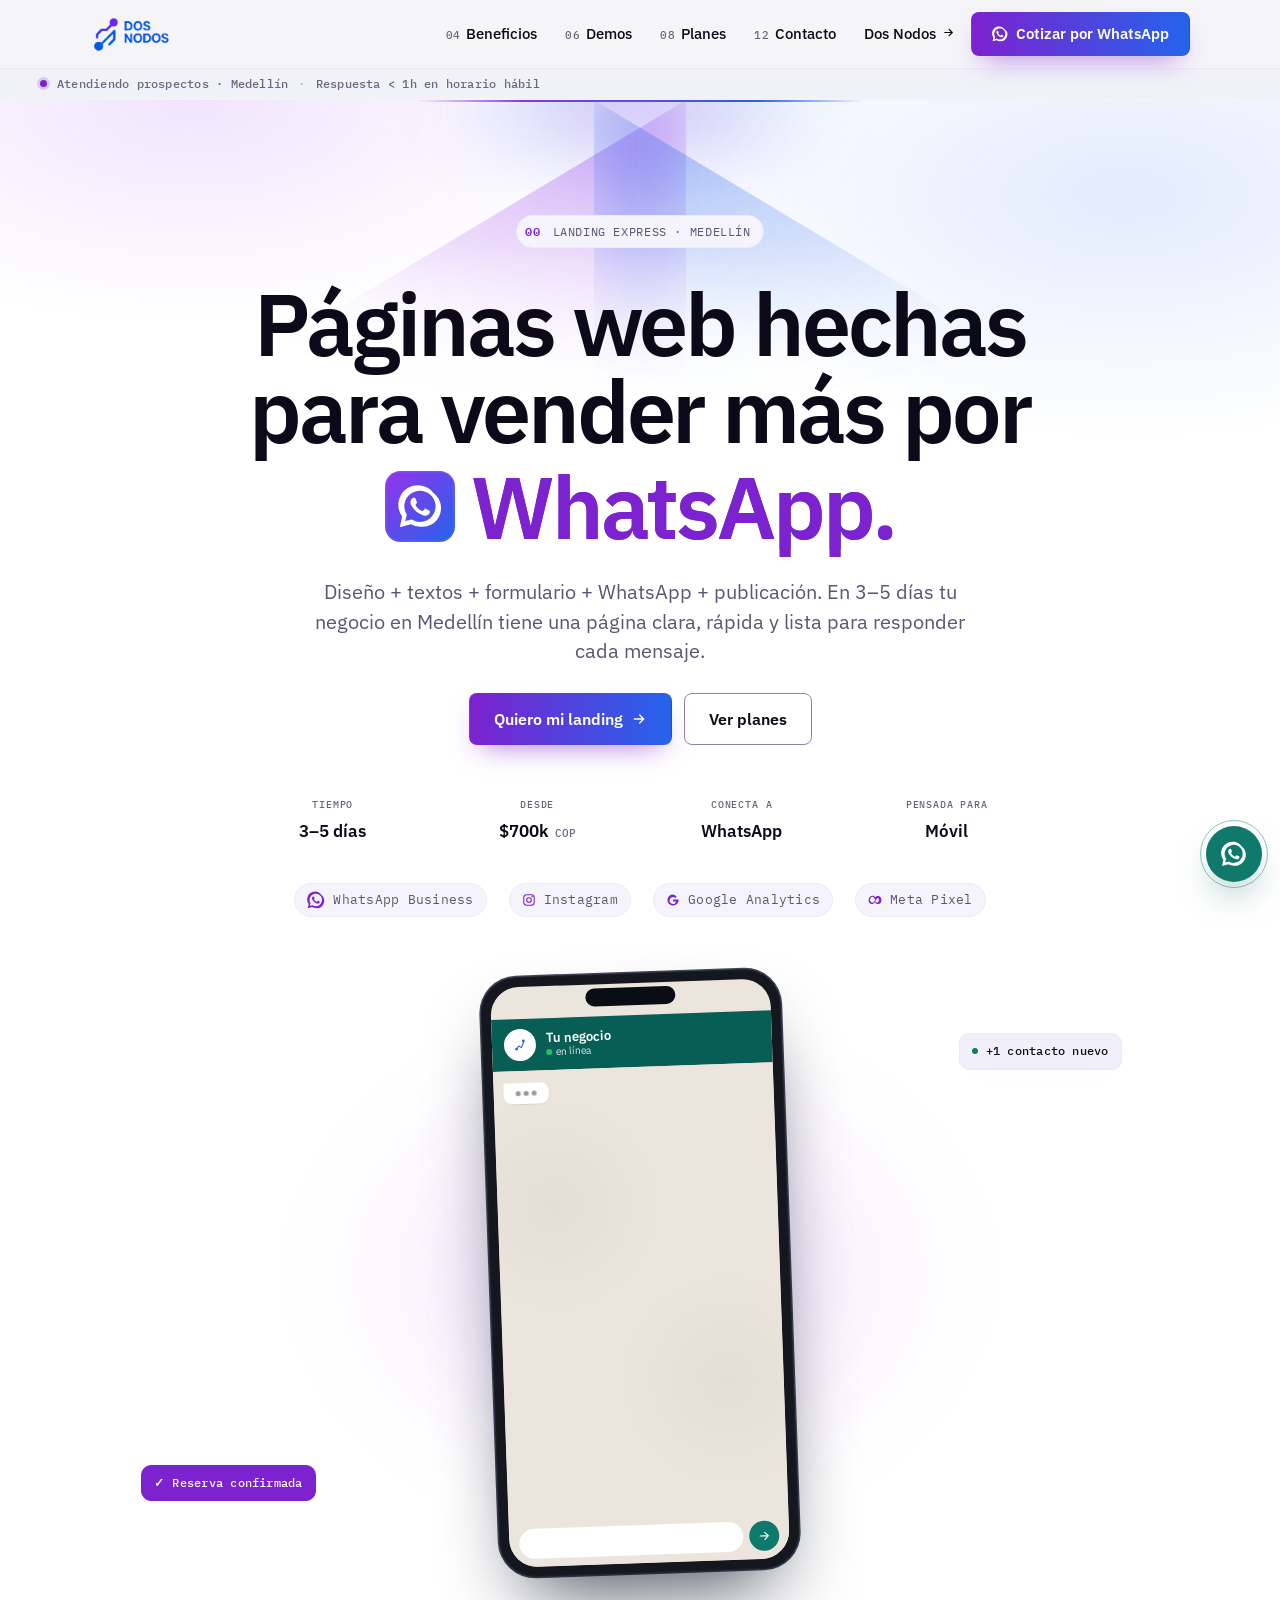
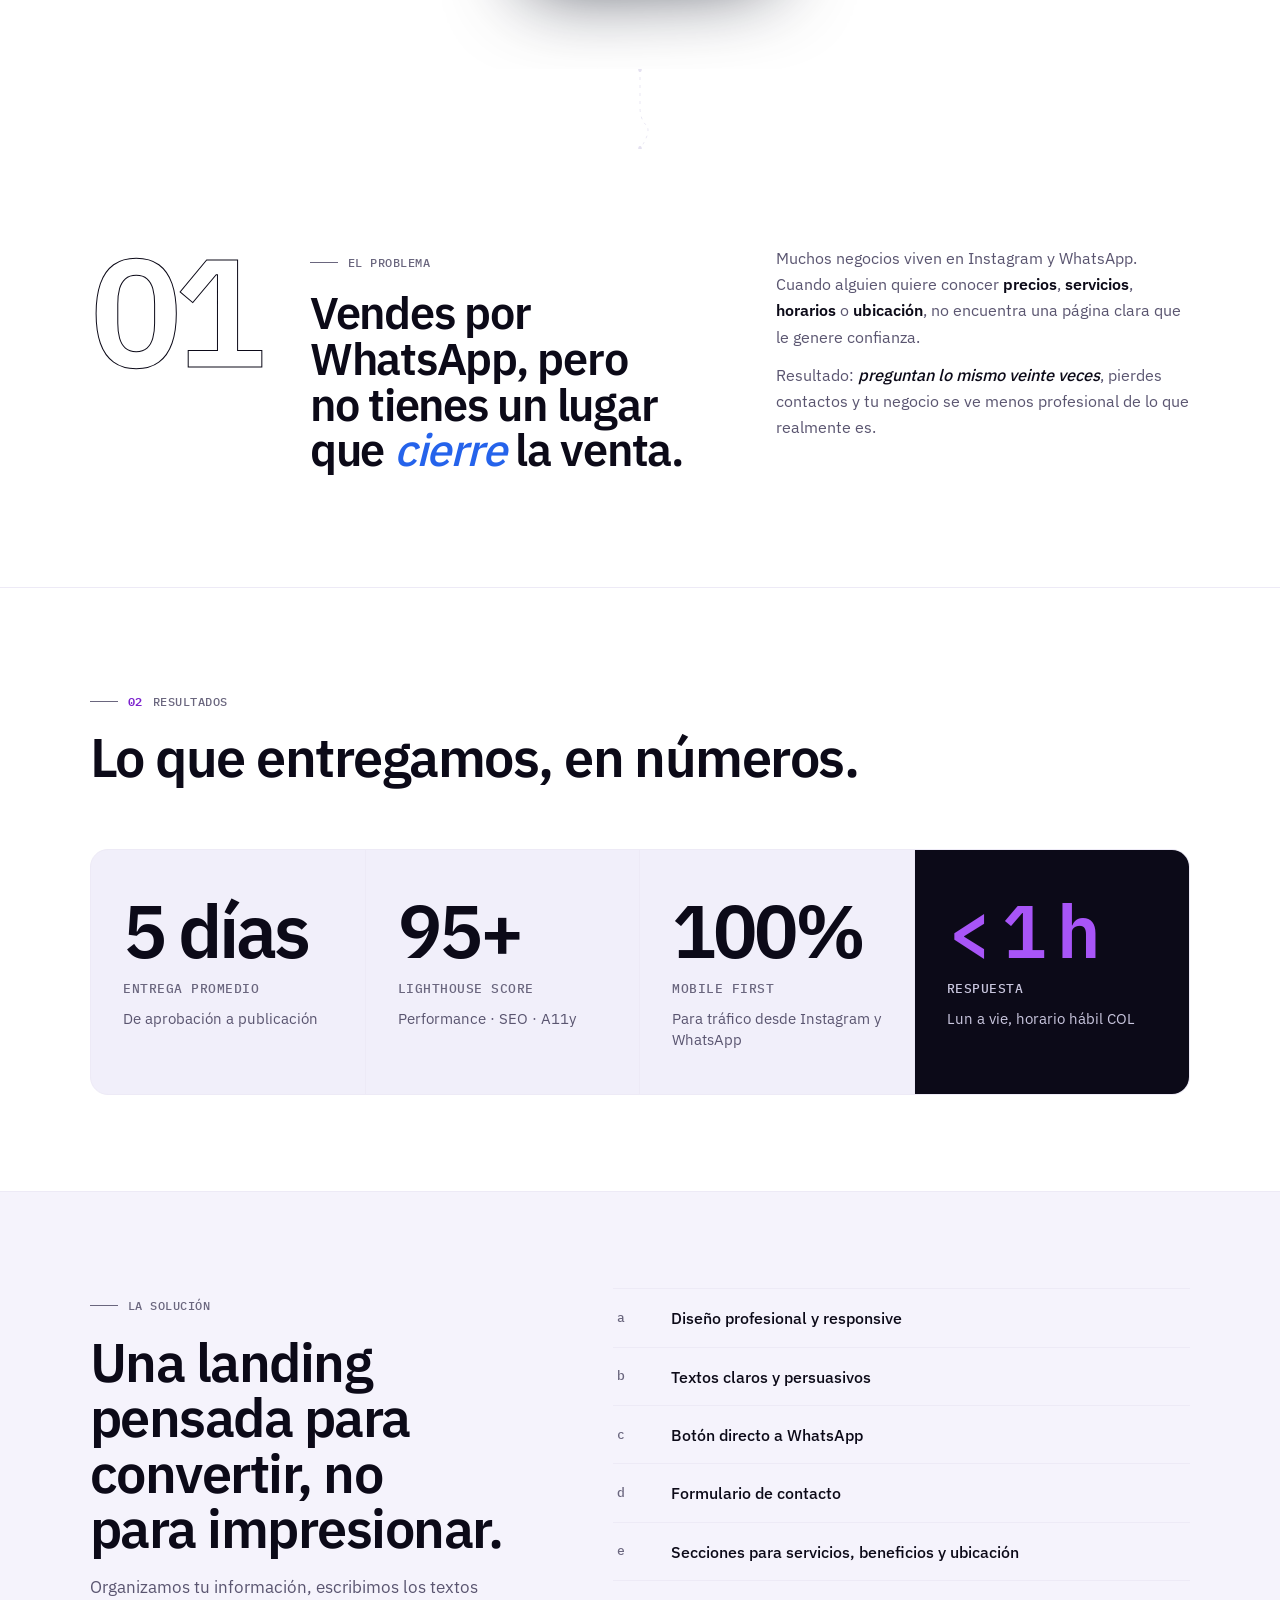
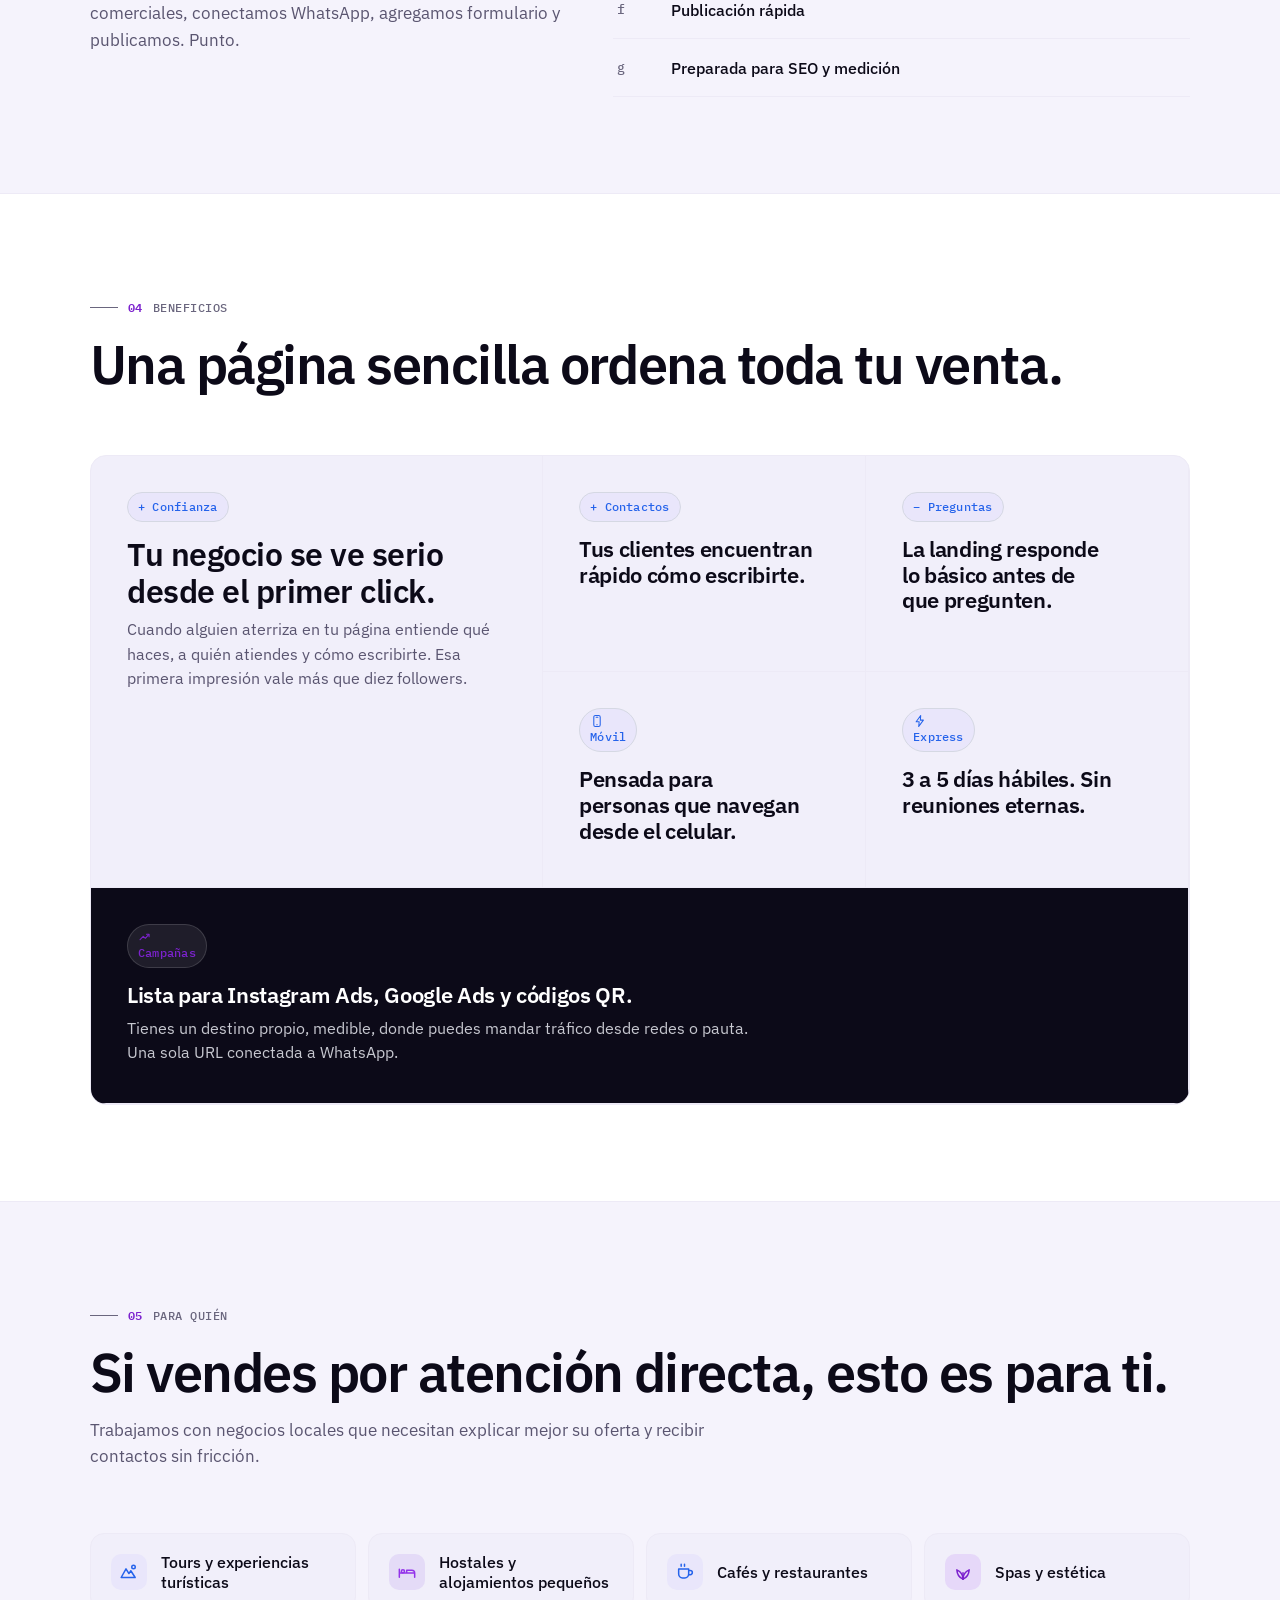
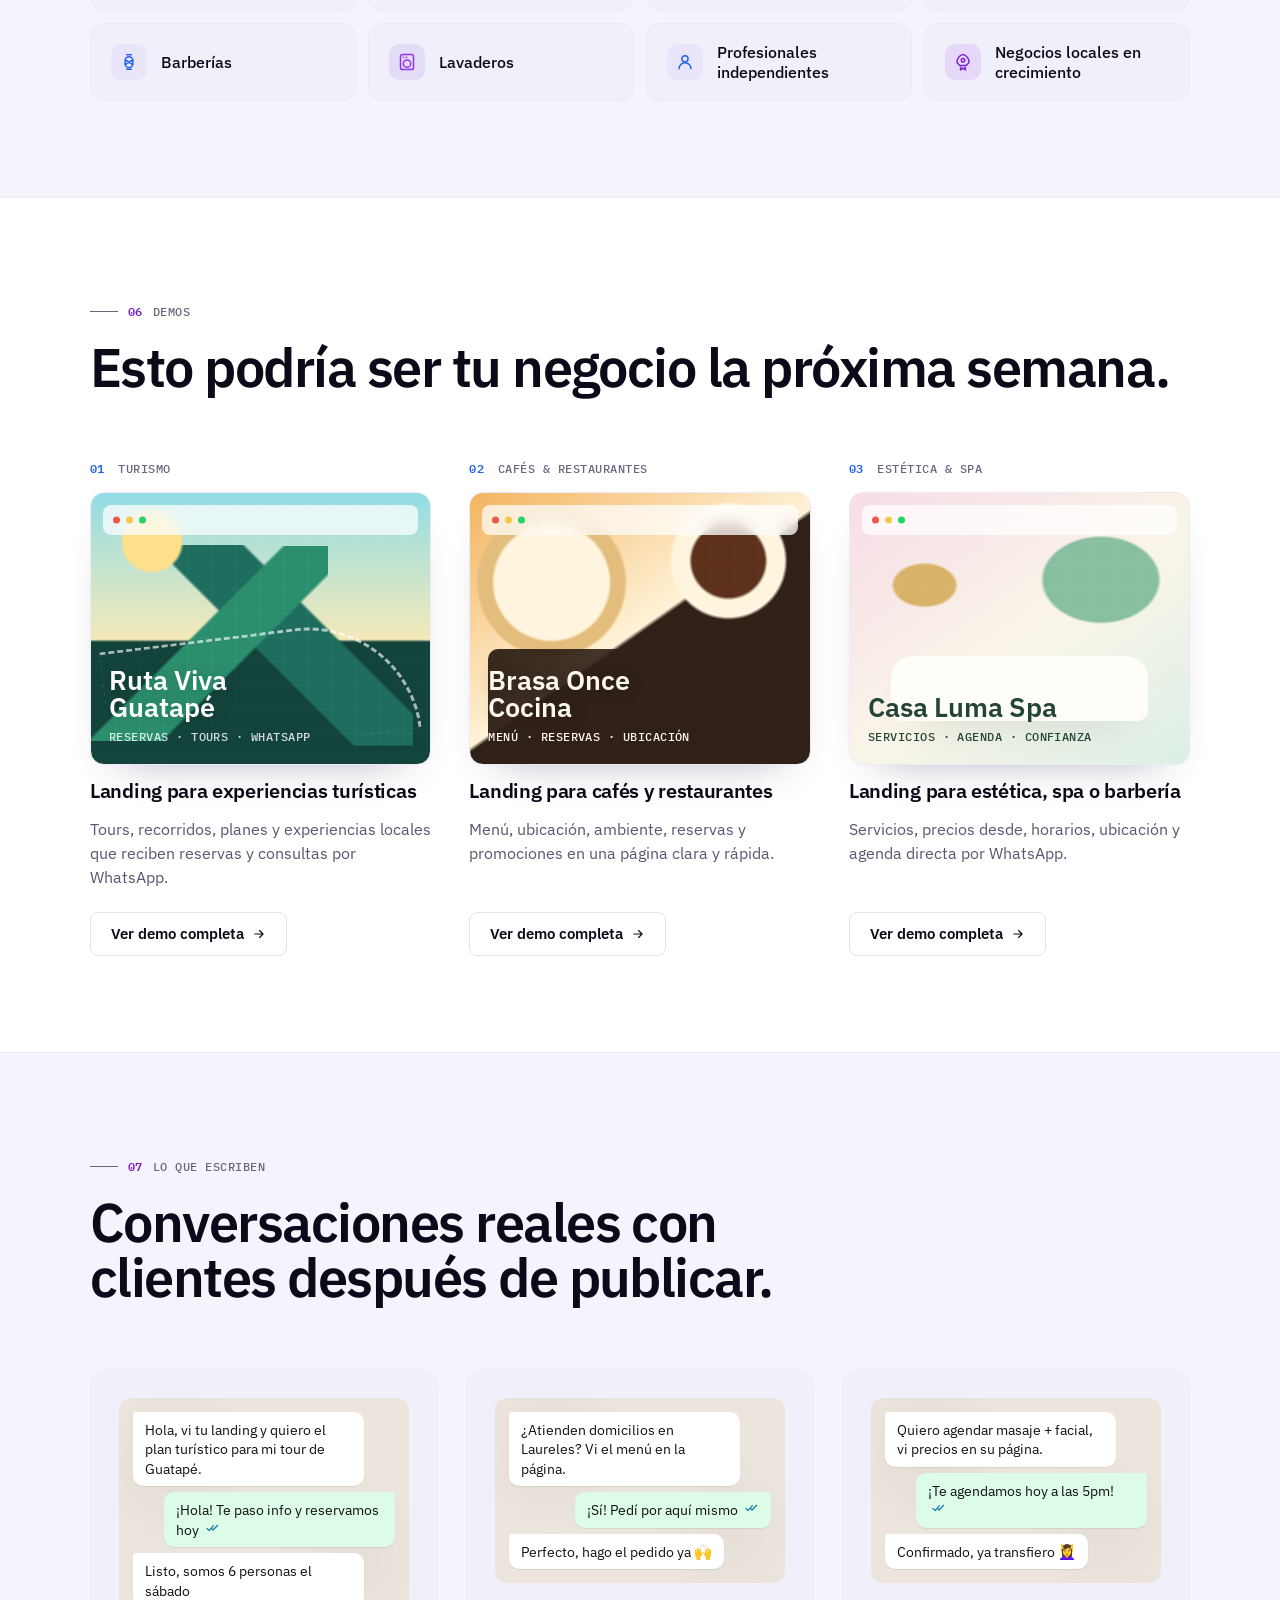
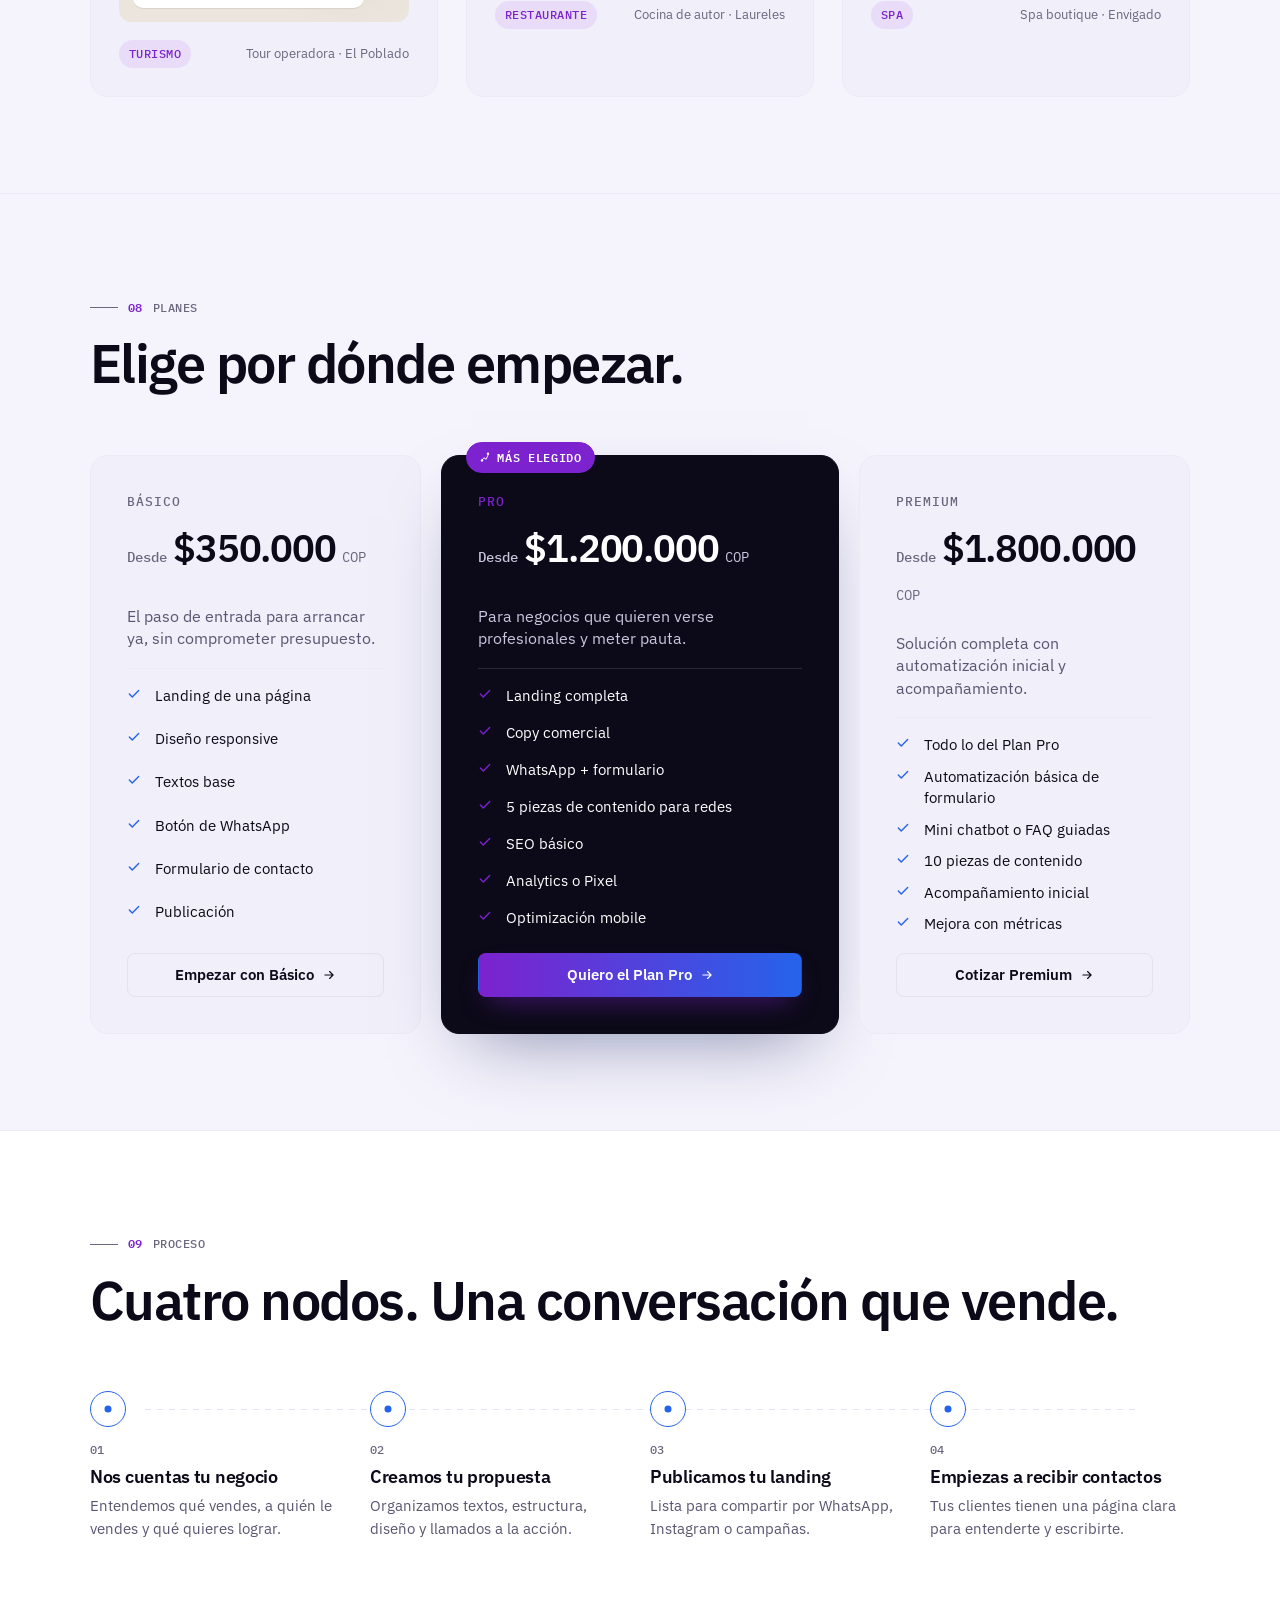
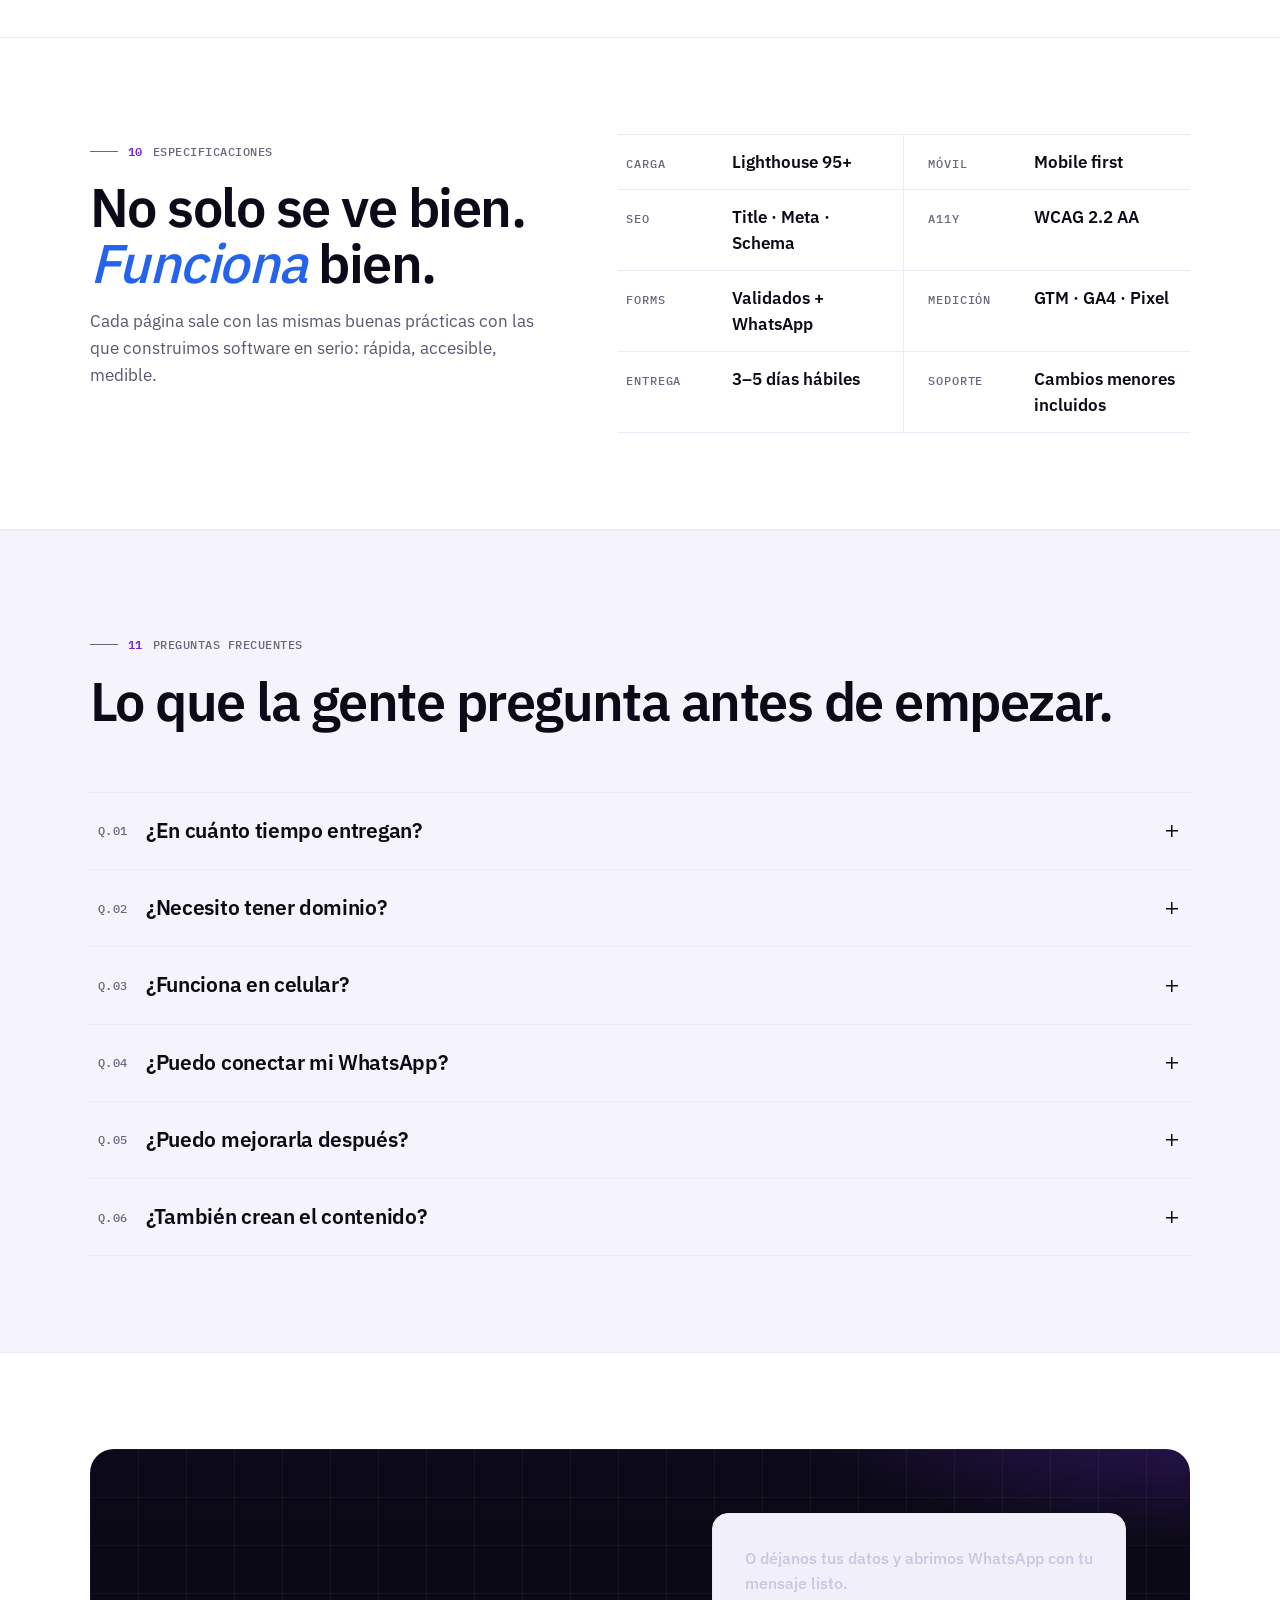
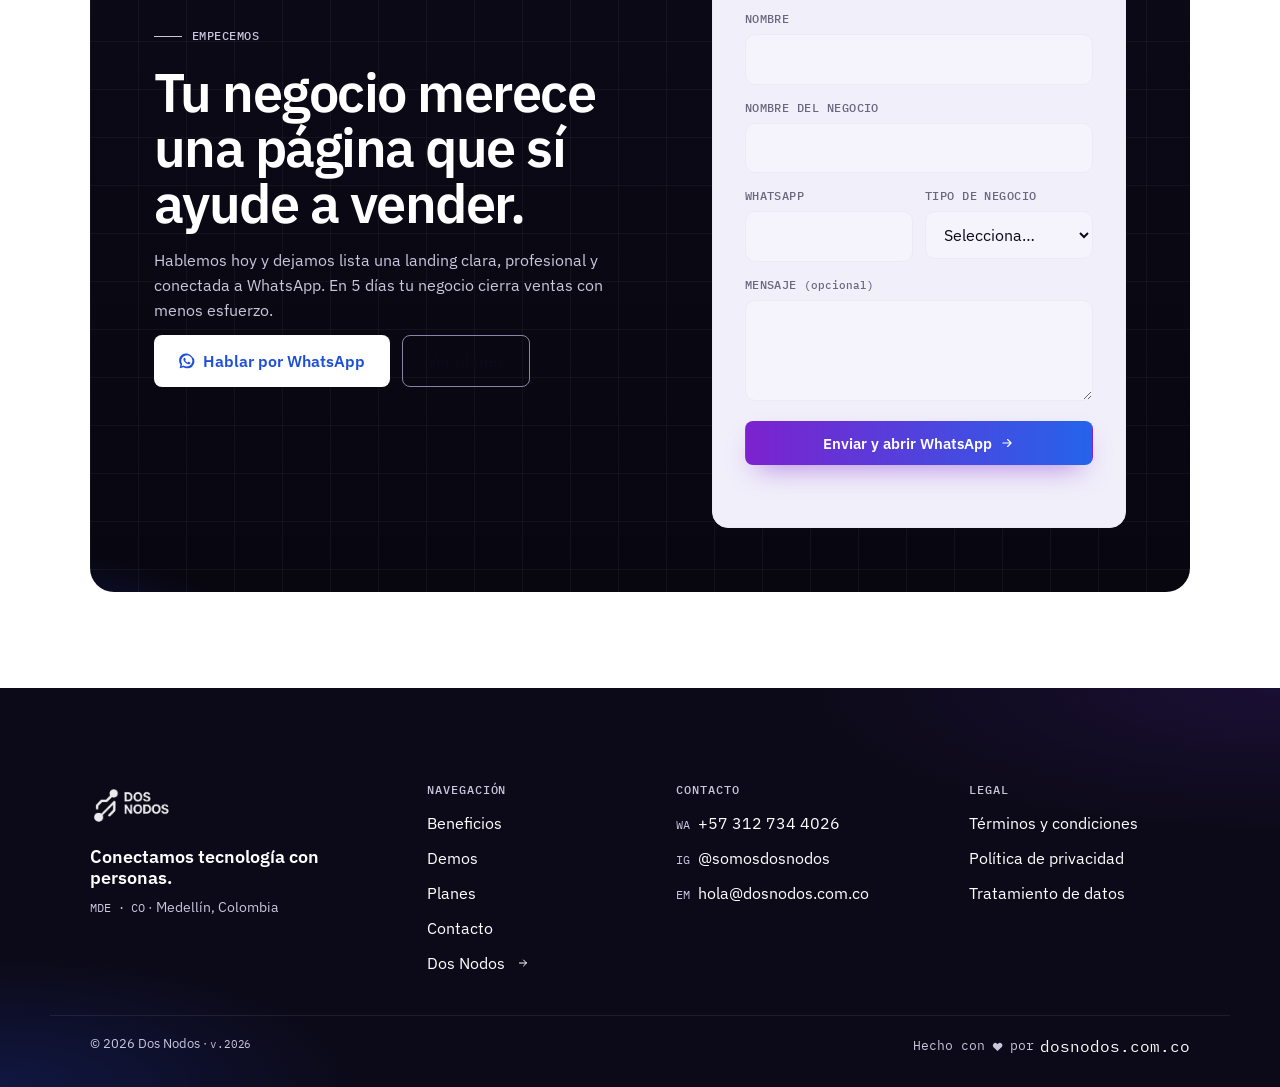
==== commit 62f66858: "Enlaza de vuelta al sitio principal Enlace a dosnodos.com.co en la navegación superior y en el pie d" ====
--- a/index.html
+++ b/index.html
@@ -41,8 +41,8 @@
   <link rel="icon" href="/assets/img/favicon.svg" type="image/svg+xml">
   <link rel="apple-touch-icon" href="/assets/img/apple-touch-icon.png">
   <link rel="preload" as="image" href="/assets/img/logo-dosnodos-400.png" fetchpriority="high">
-  <link rel="preload" as="style" href="/assets/css/styles.css?v=20">
-  <link rel="stylesheet" href="/assets/css/styles.css?v=20">
+  <link rel="preload" as="style" href="/assets/css/styles.css?v=21">
+  <link rel="stylesheet" href="/assets/css/styles.css?v=21">
 
   <script type="application/ld+json">
   {
@@ -205,6 +205,7 @@
           <li><a href="#demos"><span class="nav-idx">06</span> Demos</a></li>
           <li><a href="#planes"><span class="nav-idx">08</span> Planes</a></li>
           <li><a href="#contacto"><span class="nav-idx">12</span> Contacto</a></li>
+          <li><a href="https://dosnodos.com.co" class="nav-out">Dos Nodos <svg class="ico" aria-hidden="true" focusable="false"><use href="#ico-arrow"/></svg></a></li>
         </ul>
       </nav>
 
@@ -872,6 +873,7 @@
           <li><a href="#demos">Demos</a></li>
           <li><a href="#planes">Planes</a></li>
           <li><a href="#contacto">Contacto</a></li>
+          <li><a href="https://dosnodos.com.co">Dos Nodos <svg class="ico" aria-hidden="true" focusable="false"><use href="#ico-arrow"/></svg></a></li>
         </ul>
       </nav>
 
--- a/assets/css/styles.css
+++ b/assets/css/styles.css
@@ -2399,3 +2399,14 @@
 @media (min-width: 960px) {
   .hero-grid-centered { grid-template-columns: none; }
 }
+
+/* Enlace al sitio principal desde la navegación. */
+.nav-out {
+  display: inline-flex;
+  align-items: center;
+  gap: 6px;
+  color: var(--accent-strong);
+  font-weight: 600;
+}
+.nav-out .ico { width: 13px; height: 13px; }
+.foot-nav .ico { width: 12px; height: 12px; margin-left: 4px; }
--- a/assets/css/styles.css
+++ b/assets/css/styles.css
@@ -2399,3 +2399,14 @@
 @media (min-width: 960px) {
   .hero-grid-centered { grid-template-columns: none; }
 }
+
+/* Enlace al sitio principal desde la navegación. */
+.nav-out {
+  display: inline-flex;
+  align-items: center;
+  gap: 6px;
+  color: var(--accent-strong);
+  font-weight: 600;
+}
+.nav-out .ico { width: 13px; height: 13px; }
+.foot-nav .ico { width: 12px; height: 12px; margin-left: 4px; }
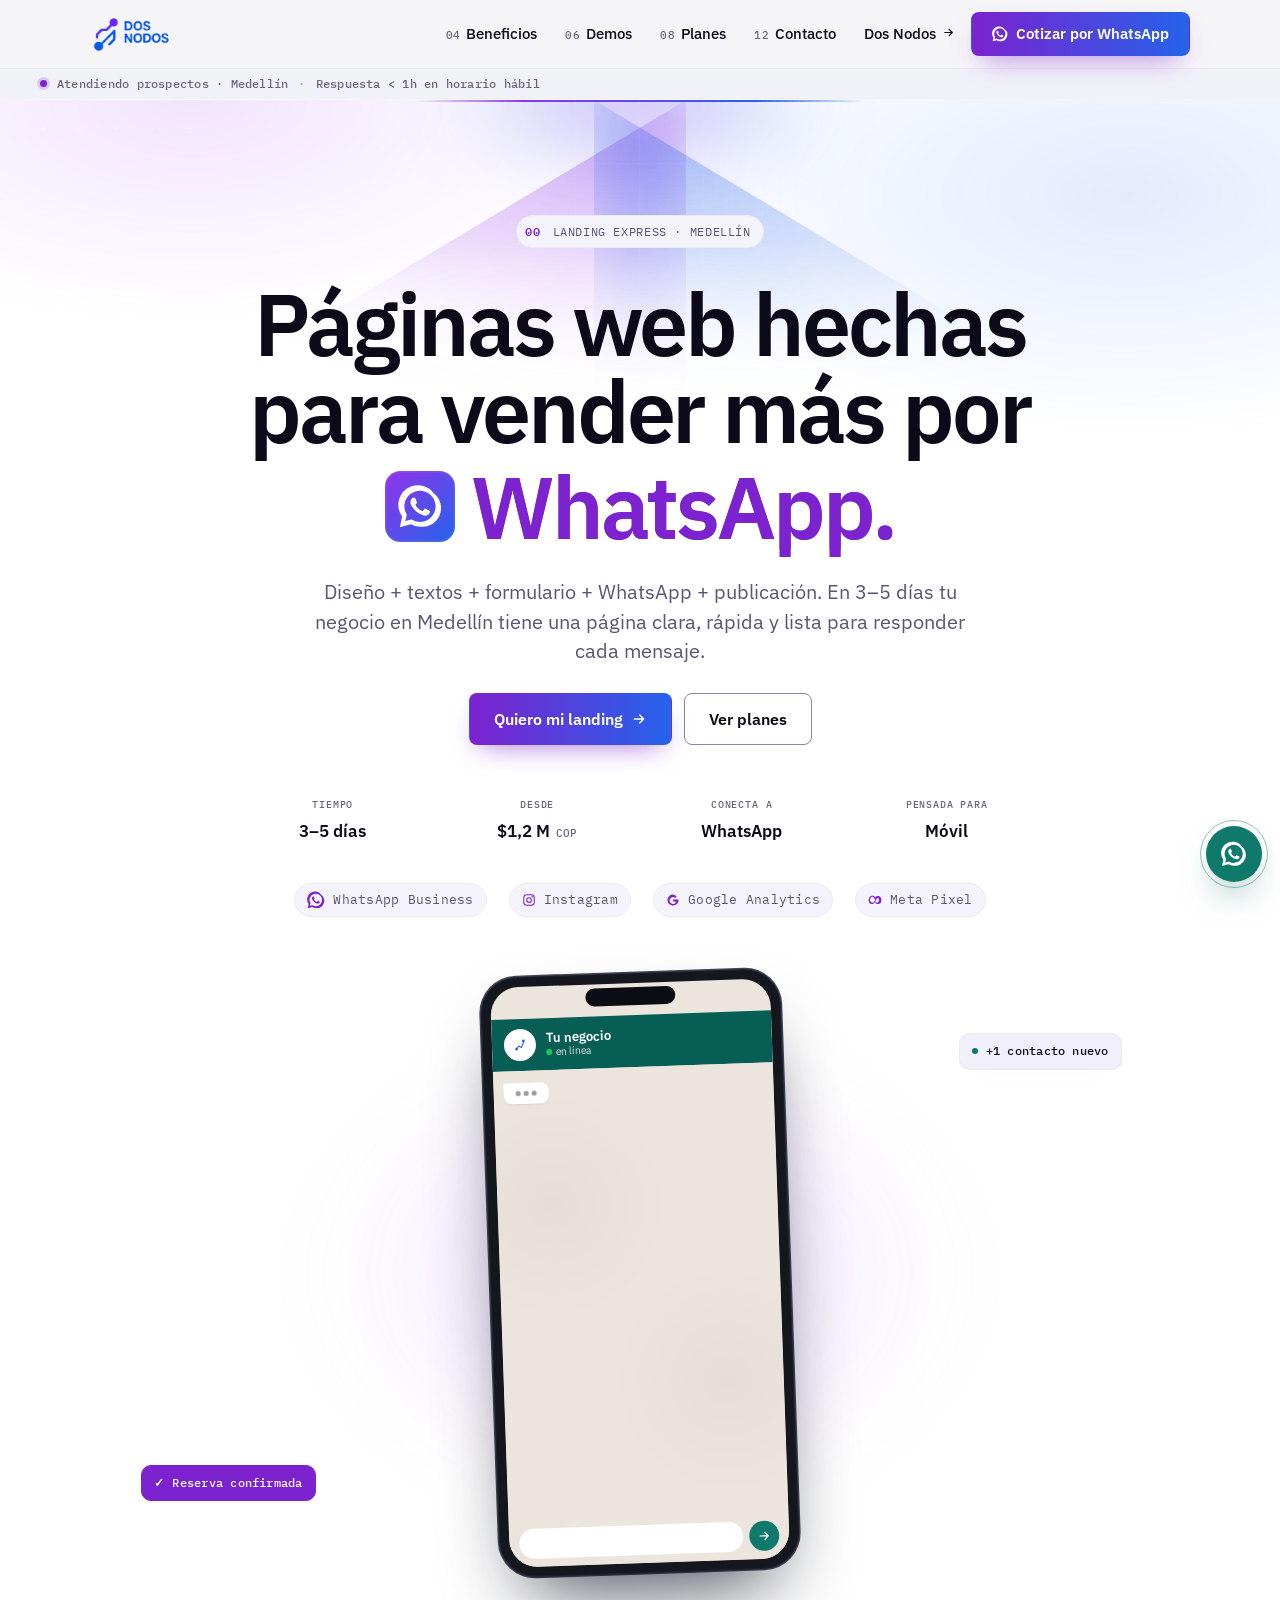
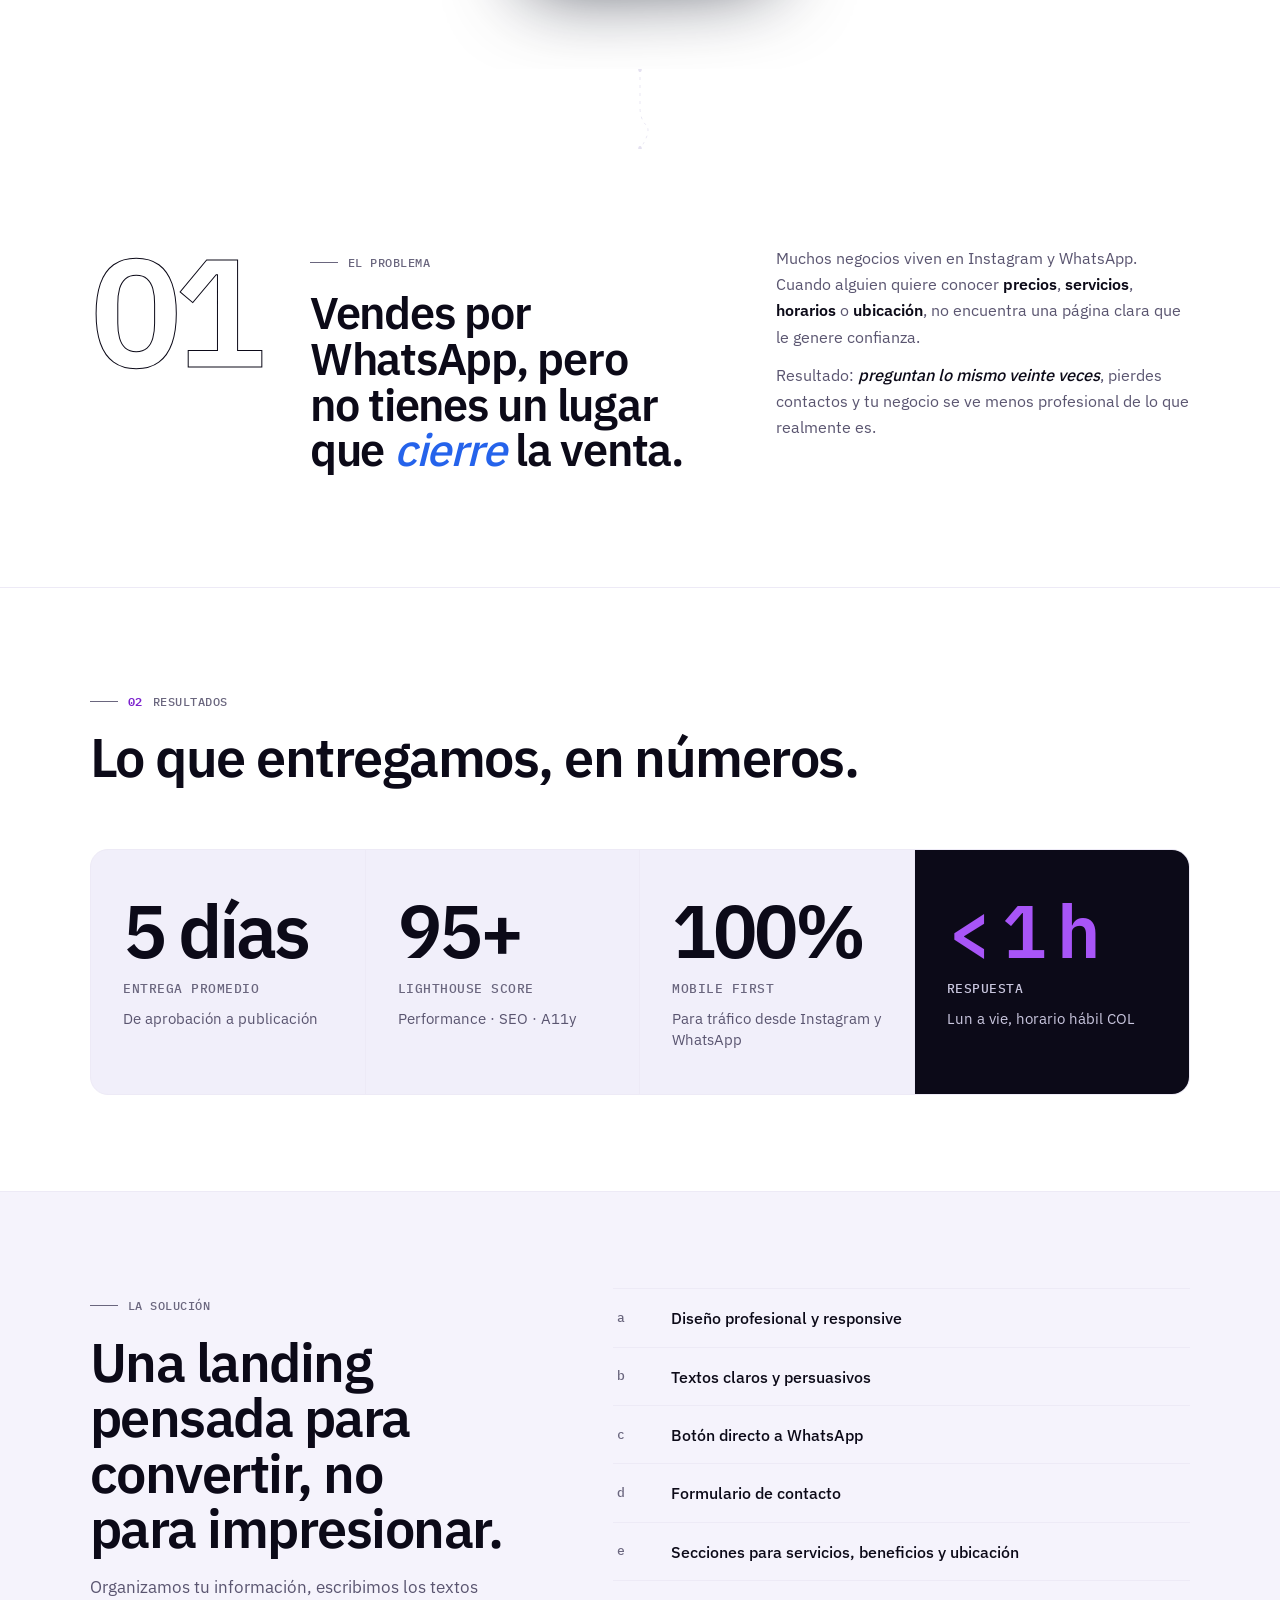
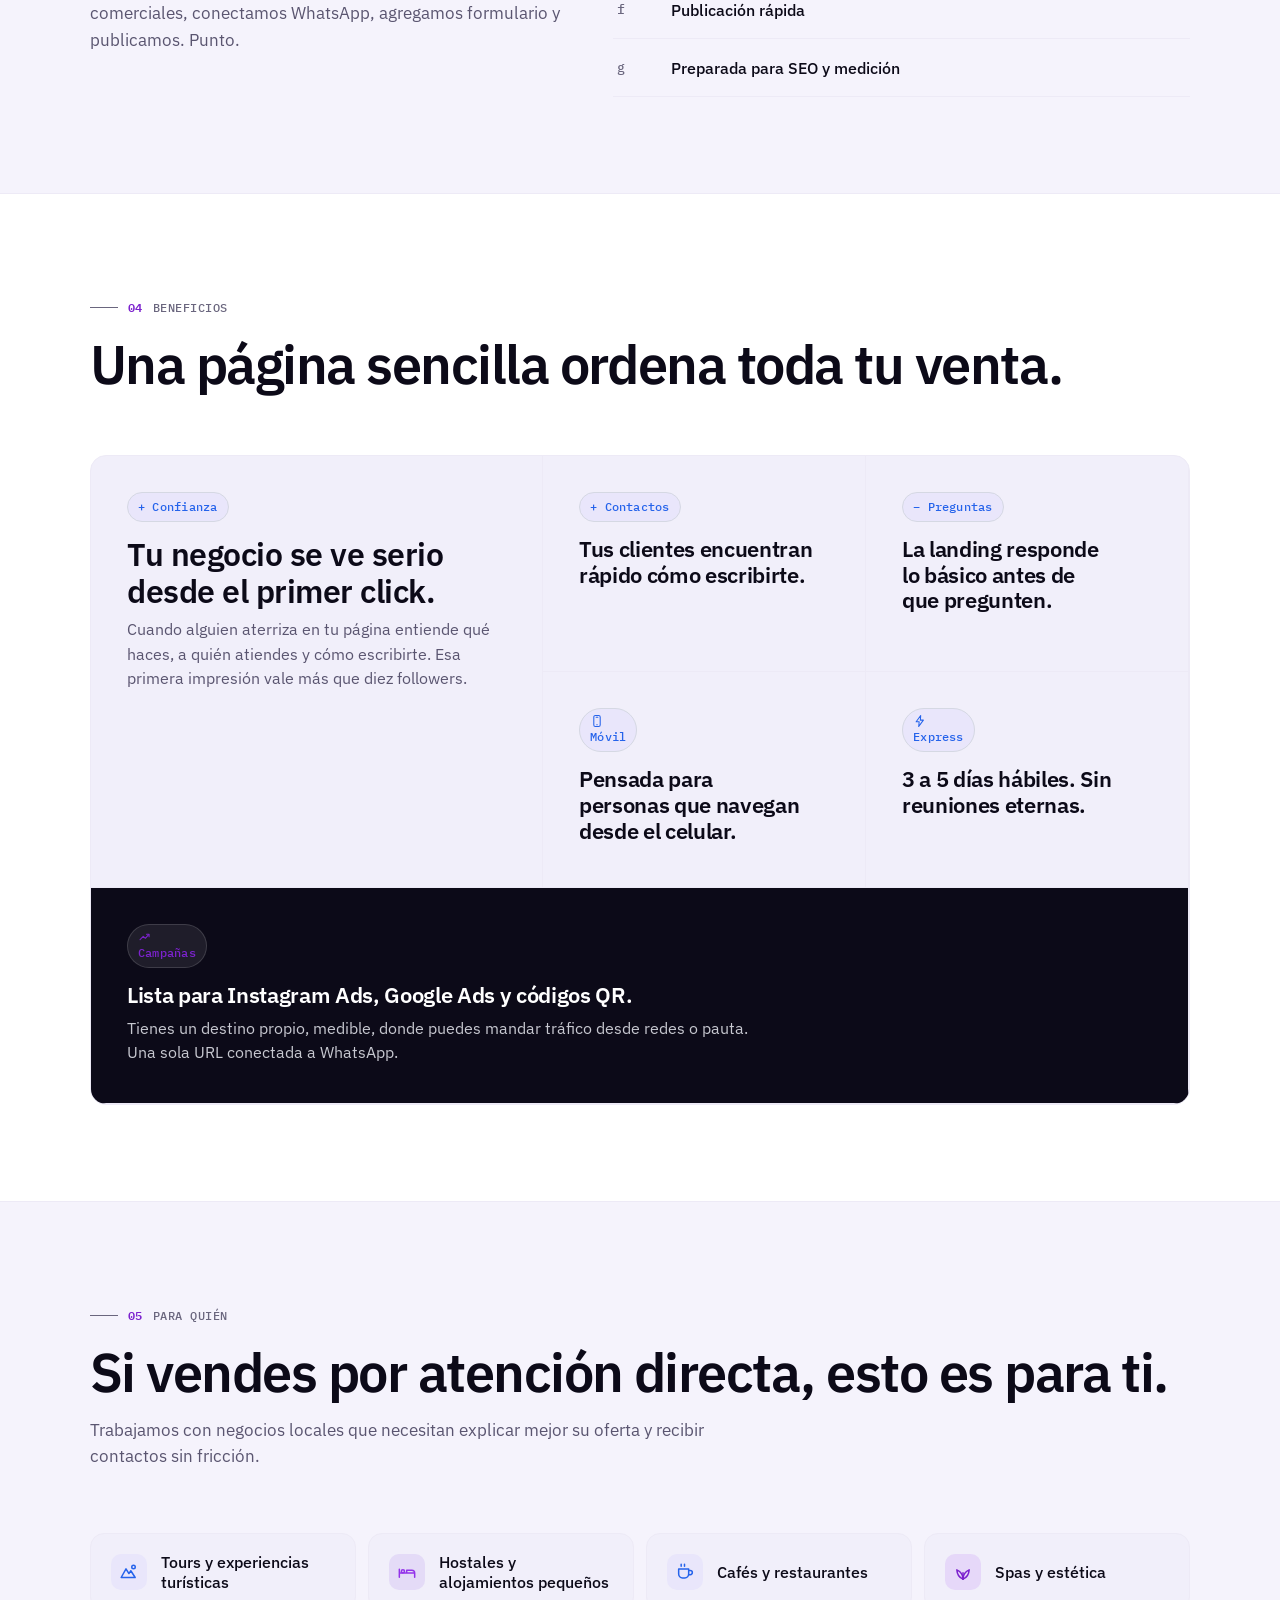
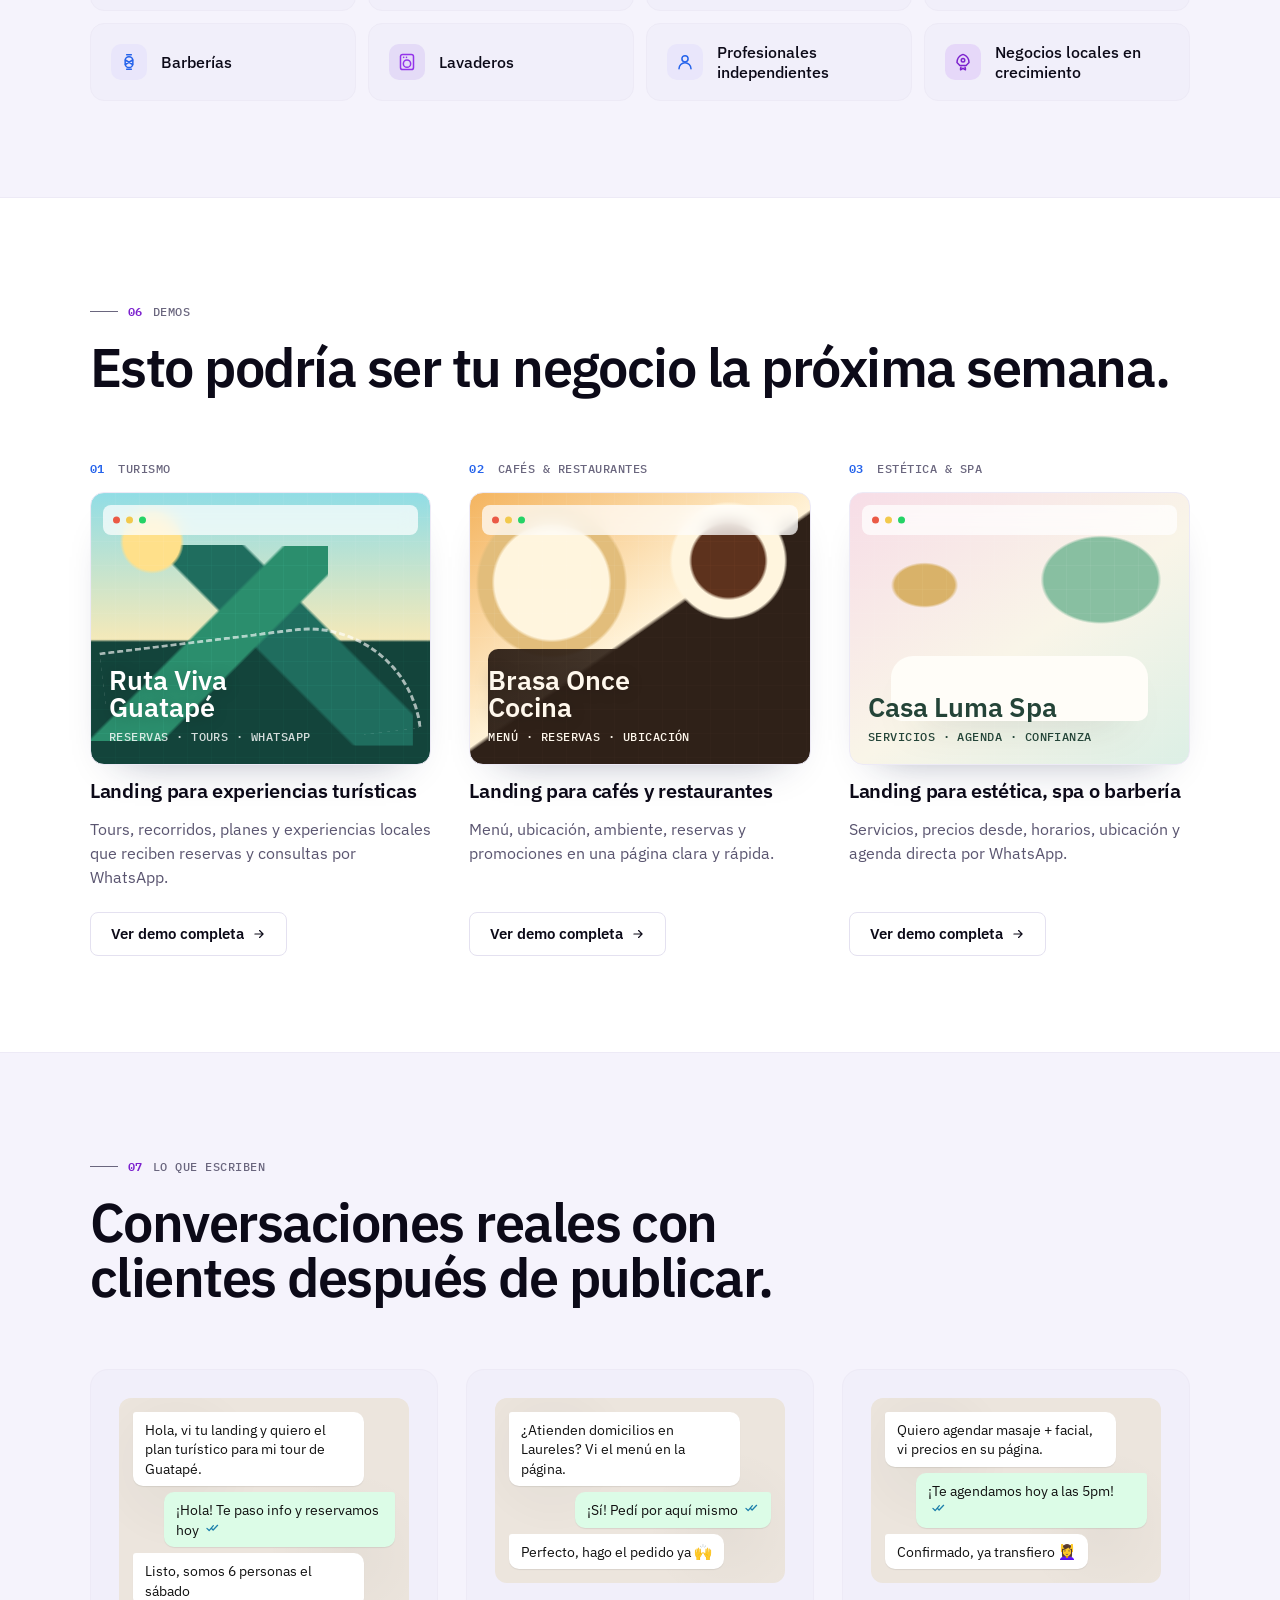
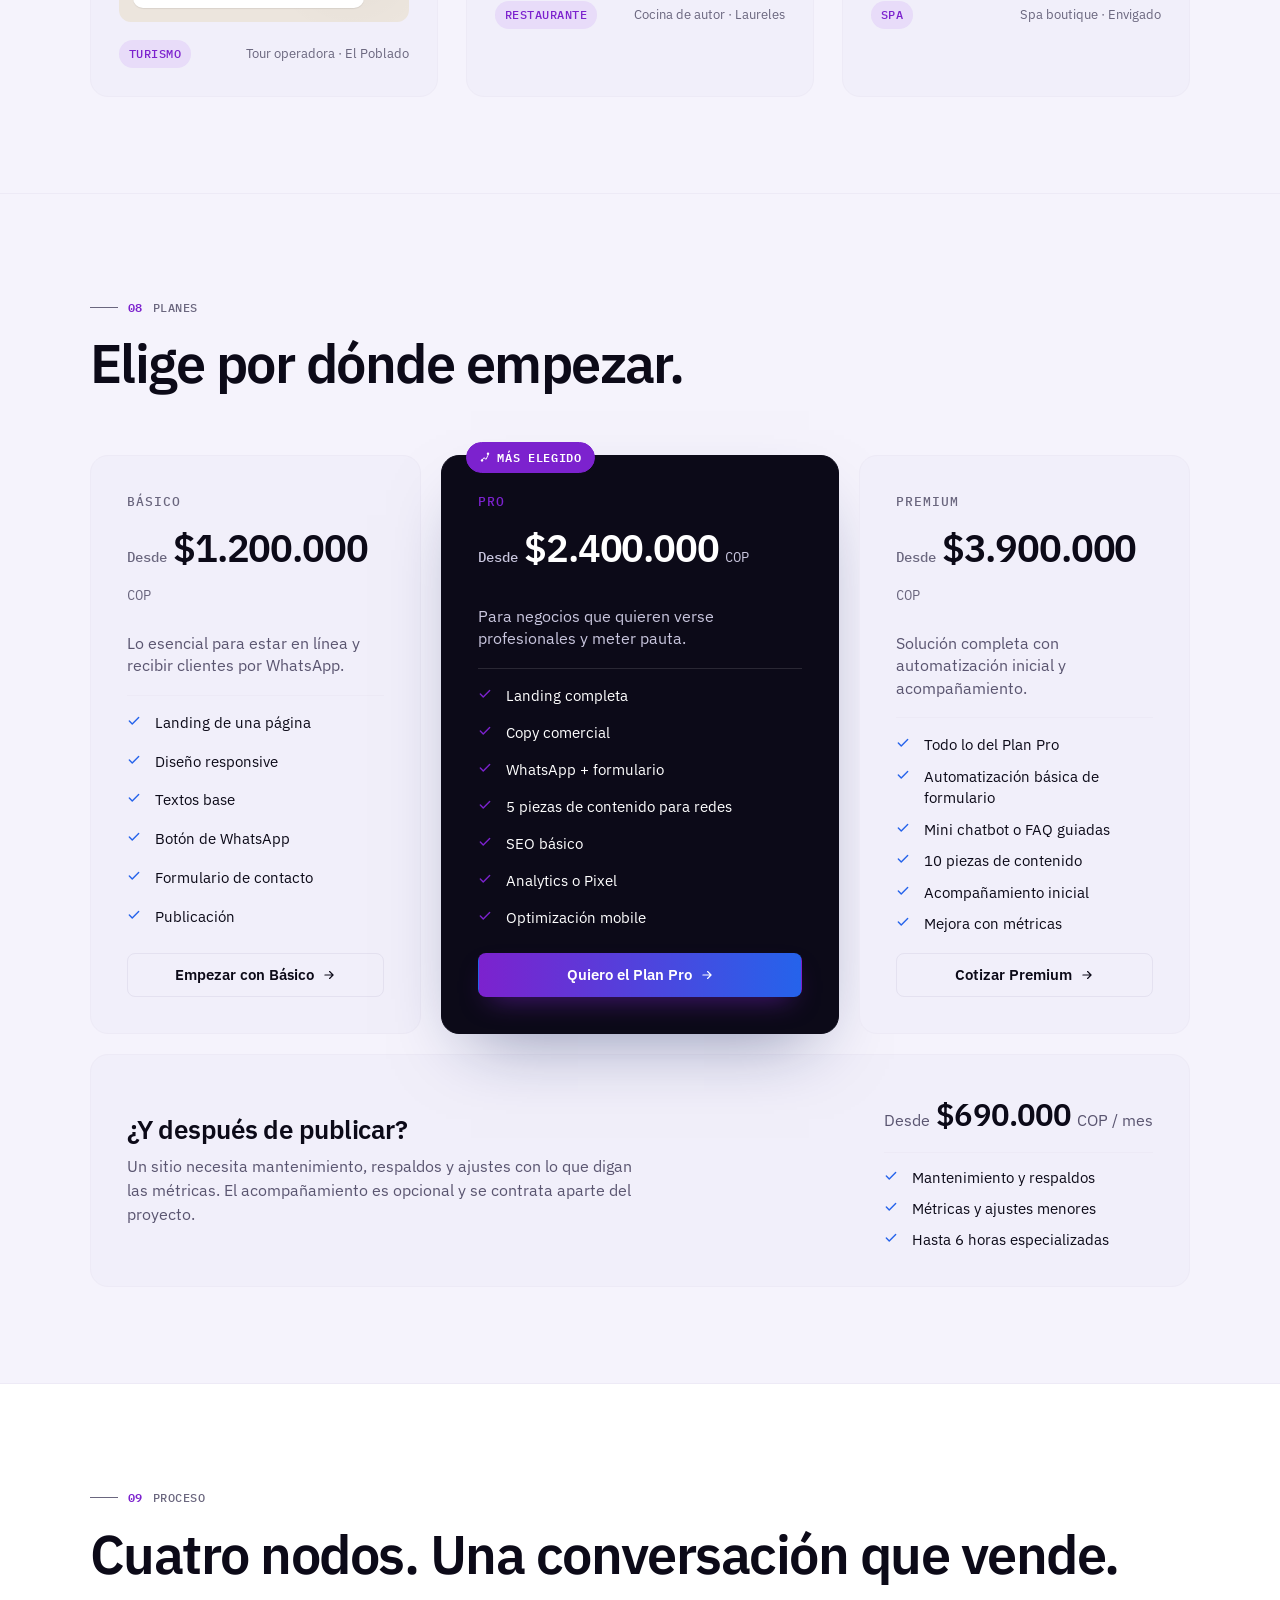
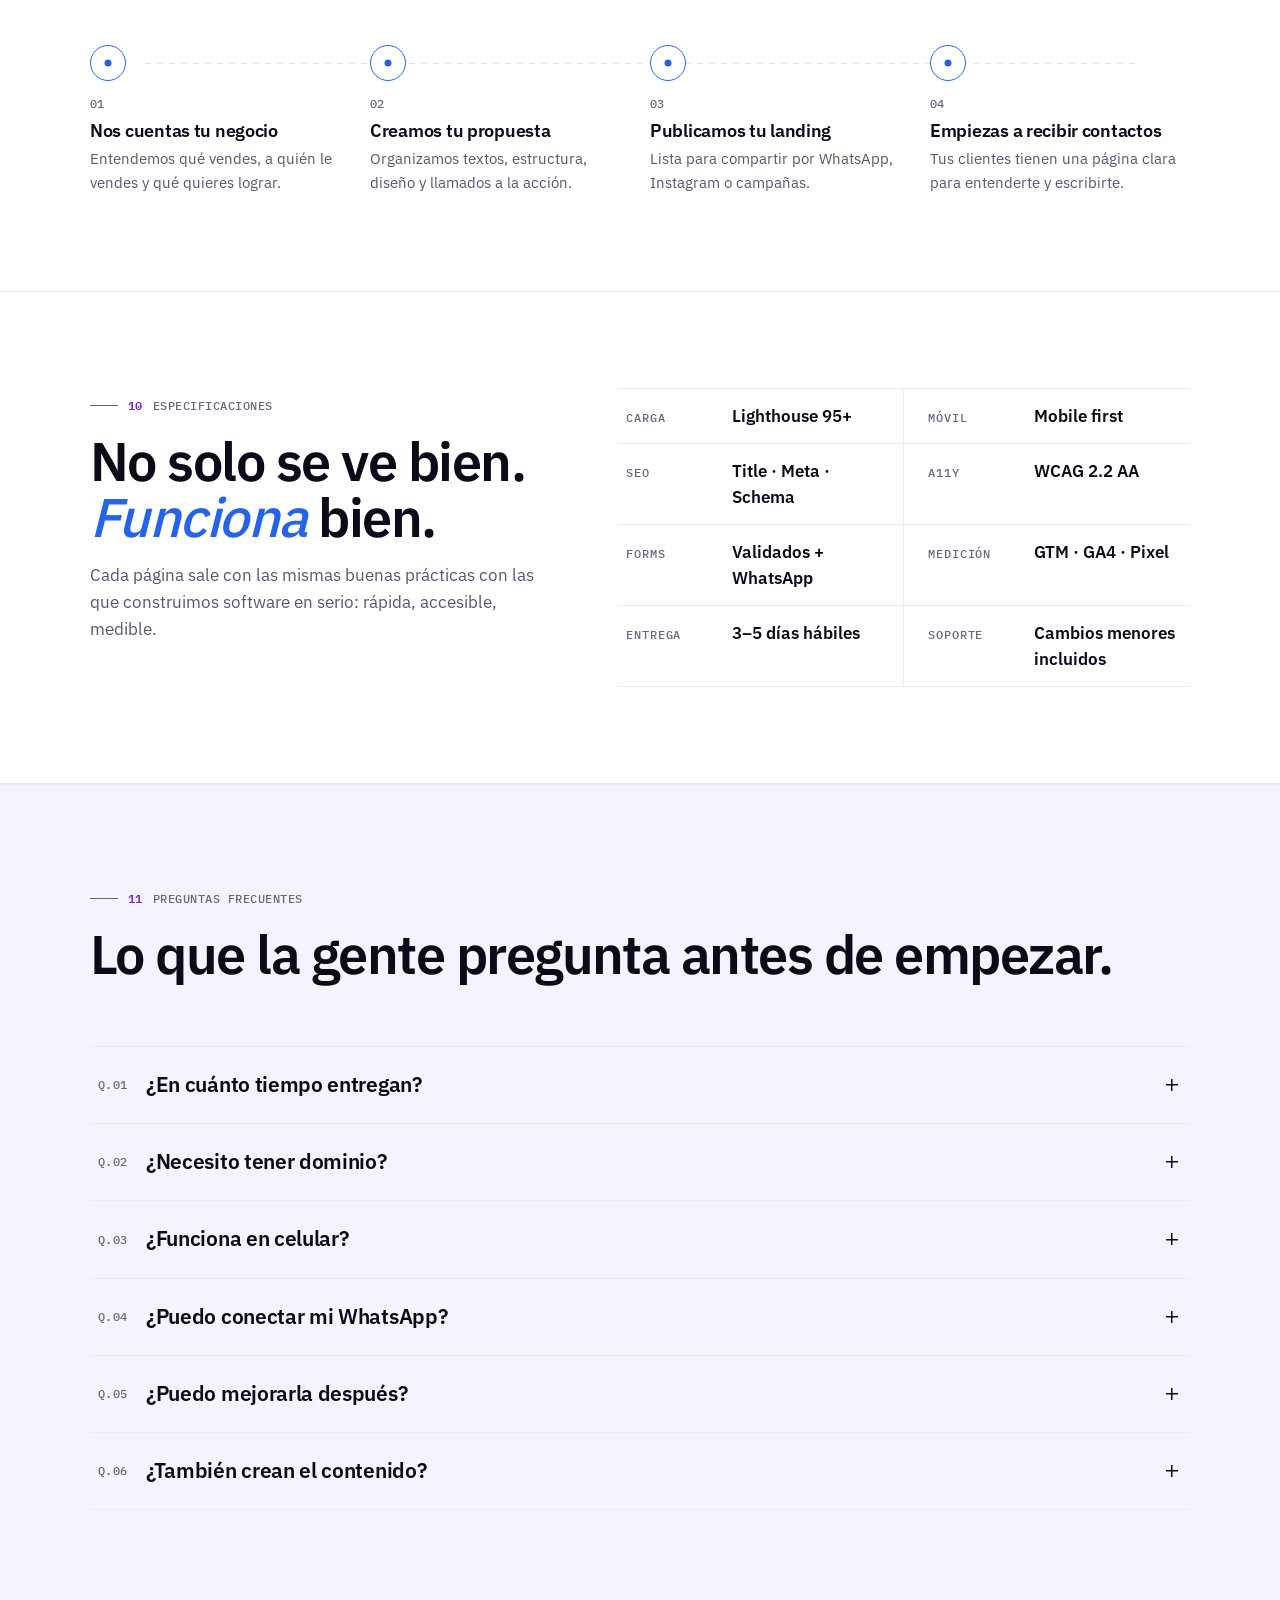
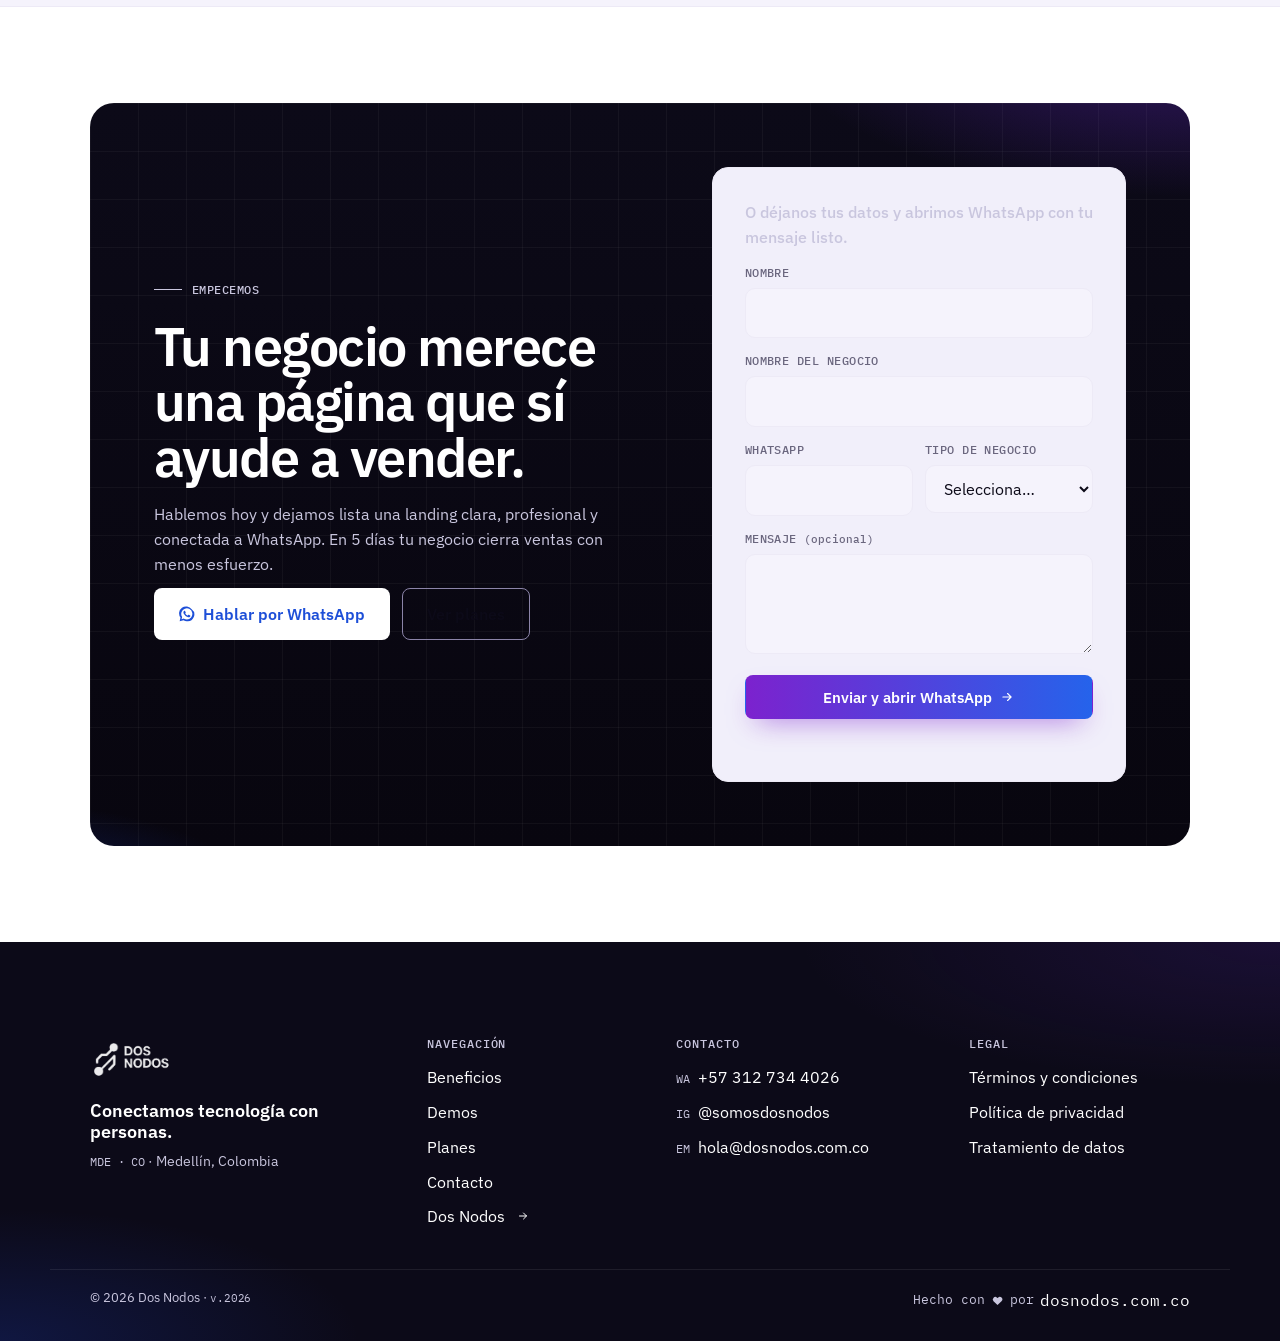
==== commit 10ea7385: "Alinea los precios con las propuestas y añade el acompañamiento mensual El hero anunciaba "Desde $70" ====
--- a/index.html
+++ b/index.html
@@ -41,8 +41,8 @@
   <link rel="icon" href="/assets/img/favicon.svg" type="image/svg+xml">
   <link rel="apple-touch-icon" href="/assets/img/apple-touch-icon.png">
   <link rel="preload" as="image" href="/assets/img/logo-dosnodos-400.png" fetchpriority="high">
-  <link rel="preload" as="style" href="/assets/css/styles.css?v=21">
-  <link rel="stylesheet" href="/assets/css/styles.css?v=21">
+  <link rel="preload" as="style" href="/assets/css/styles.css?v=22">
+  <link rel="stylesheet" href="/assets/css/styles.css?v=22">
 
   <script type="application/ld+json">
   {
@@ -283,7 +283,7 @@
             </div>
             <div>
               <dt>Desde</dt>
-              <dd>$700k <span>COP</span></dd>
+              <dd>$1,2 M <span>COP</span></dd>
             </div>
             <div>
               <dt>Conecta a</dt>
@@ -601,9 +601,9 @@
           <article class="plan plan-basic">
             <header>
               <span class="plan-name">Básico</span>
-              <p class="plan-price"><span class="plan-from">Desde</span> <strong>$350.000</strong> <span class="plan-currency">COP</span></p>
+              <p class="plan-price"><span class="plan-from">Desde</span> <strong>$1.200.000</strong> <span class="plan-currency">COP</span></p>
             </header>
-            <p class="plan-tagline">El paso de entrada para arrancar ya, sin comprometer presupuesto.</p>
+            <p class="plan-tagline">Lo esencial para estar en línea y recibir clientes por WhatsApp.</p>
             <ul class="plan-list">
               <li><svg width="14" height="14" aria-hidden="true"><use href="#ico-check"/></svg>Landing de una página</li>
               <li><svg width="14" height="14" aria-hidden="true"><use href="#ico-check"/></svg>Diseño responsive</li>
@@ -624,7 +624,7 @@
             <span class="plan-flag"><svg width="12" height="12" aria-hidden="true"><use href="#ico-nodes"/></svg> Más elegido</span>
             <header>
               <span class="plan-name">Pro</span>
-              <p class="plan-price"><span class="plan-from">Desde</span> <strong>$1.200.000</strong> <span class="plan-currency">COP</span></p>
+              <p class="plan-price"><span class="plan-from">Desde</span> <strong>$2.400.000</strong> <span class="plan-currency">COP</span></p>
             </header>
             <p class="plan-tagline">Para negocios que quieren verse profesionales y meter pauta.</p>
             <ul class="plan-list">
@@ -647,7 +647,7 @@
           <article class="plan plan-premium">
             <header>
               <span class="plan-name">Premium</span>
-              <p class="plan-price"><span class="plan-from">Desde</span> <strong>$1.800.000</strong> <span class="plan-currency">COP</span></p>
+              <p class="plan-price"><span class="plan-from">Desde</span> <strong>$3.900.000</strong> <span class="plan-currency">COP</span></p>
             </header>
             <p class="plan-tagline">Solución completa con automatización inicial y acompañamiento.</p>
             <ul class="plan-list">
@@ -666,6 +666,26 @@
             </a>
           </article>
         </div>
+
+        <!-- El proyecto se entrega y el sitio queda vivo: sin continuidad, el
+             cliente descubre el costo recurrente cuando ya firmó. -->
+        <aside class="fee" aria-labelledby="fee-title">
+          <div class="fee-main">
+            <h3 id="fee-title">¿Y después de publicar?</h3>
+            <p>
+              Un sitio necesita mantenimiento, respaldos y ajustes con lo que digan las métricas.
+              El acompañamiento es opcional y se contrata aparte del proyecto.
+            </p>
+          </div>
+          <div class="fee-price">
+            <p class="fee-amount"><span class="plan-from">Desde</span> <strong>$690.000</strong> <span class="plan-currency">COP / mes</span></p>
+            <ul class="fee-list">
+              <li><svg width="14" height="14" aria-hidden="true"><use href="#ico-check"/></svg>Mantenimiento y respaldos</li>
+              <li><svg width="14" height="14" aria-hidden="true"><use href="#ico-check"/></svg>Métricas y ajustes menores</li>
+              <li><svg width="14" height="14" aria-hidden="true"><use href="#ico-check"/></svg>Hasta 6 horas especializadas</li>
+            </ul>
+          </div>
+        </aside>
       </div>
     </section>
 
@@ -924,6 +944,6 @@
     <svg viewBox="0 0 24 24" width="26" height="26" focusable="false" aria-hidden="true"><use href="#ico-wa"/></svg>
     <span class="sr-only">Escribir por WhatsApp</span>
   </a>
-  <script src="/assets/js/main.js?v=20" defer></script>
+  <script src="/assets/js/main.js?v=21" defer></script>
 </body>
 </html>
--- a/assets/css/styles.css
+++ b/assets/css/styles.css
@@ -1535,6 +1535,71 @@
   margin-top: 2px;
 }
 
+/* Franja de acompañamiento mensual. Va debajo de los planes y no compite con
+   ellos: es una decisión posterior, no una cuarta opción de entrada. */
+.fee {
+  margin-top: 20px;
+  background: var(--paper-3);
+  border: 1px solid var(--rule);
+  border-radius: 18px;
+  padding: clamp(24px, 3vw, 36px);
+  display: grid;
+  gap: 24px;
+}
+@media (min-width: 900px) {
+  .fee {
+    grid-template-columns: 1fr auto;
+    gap: 48px;
+    align-items: center;
+  }
+}
+.fee-main h3 {
+  margin: 0 0 8px;
+  font-family: var(--font-display);
+  font-size: clamp(1.3rem, 2vw, 1.6rem);
+  letter-spacing: -.02em;
+  color: var(--ink);
+}
+.fee-main p {
+  margin: 0;
+  color: var(--ink-2);
+  font-size: 1rem;
+  line-height: 1.5;
+  max-width: 52ch;
+}
+.fee-amount {
+  display: flex;
+  align-items: baseline;
+  flex-wrap: wrap;
+  gap: 6px;
+  margin: 0 0 14px;
+  font-family: var(--font-display);
+}
+.fee-amount strong {
+  font-size: clamp(1.7rem, 2.4vw, 2.1rem);
+  letter-spacing: -.03em;
+  color: var(--ink);
+  font-weight: 600;
+}
+.fee-list {
+  list-style: none;
+  padding: 14px 0 0;
+  margin: 0;
+  display: grid;
+  gap: 10px;
+  border-top: 1px solid var(--rule);
+}
+.fee-list li {
+  display: grid;
+  grid-template-columns: 18px 1fr;
+  gap: 10px;
+  align-items: start;
+  font-size: .94rem;
+  color: var(--ink);
+  line-height: 1.4;
+}
+.fee-list li svg { color: var(--brand); margin-top: 2px; }
+
 .plan-pro {
   background: var(--ink);
   color: var(--on-cobalt);
--- a/assets/css/styles.css
+++ b/assets/css/styles.css
@@ -1535,6 +1535,71 @@
   margin-top: 2px;
 }
 
+/* Franja de acompañamiento mensual. Va debajo de los planes y no compite con
+   ellos: es una decisión posterior, no una cuarta opción de entrada. */
+.fee {
+  margin-top: 20px;
+  background: var(--paper-3);
+  border: 1px solid var(--rule);
+  border-radius: 18px;
+  padding: clamp(24px, 3vw, 36px);
+  display: grid;
+  gap: 24px;
+}
+@media (min-width: 900px) {
+  .fee {
+    grid-template-columns: 1fr auto;
+    gap: 48px;
+    align-items: center;
+  }
+}
+.fee-main h3 {
+  margin: 0 0 8px;
+  font-family: var(--font-display);
+  font-size: clamp(1.3rem, 2vw, 1.6rem);
+  letter-spacing: -.02em;
+  color: var(--ink);
+}
+.fee-main p {
+  margin: 0;
+  color: var(--ink-2);
+  font-size: 1rem;
+  line-height: 1.5;
+  max-width: 52ch;
+}
+.fee-amount {
+  display: flex;
+  align-items: baseline;
+  flex-wrap: wrap;
+  gap: 6px;
+  margin: 0 0 14px;
+  font-family: var(--font-display);
+}
+.fee-amount strong {
+  font-size: clamp(1.7rem, 2.4vw, 2.1rem);
+  letter-spacing: -.03em;
+  color: var(--ink);
+  font-weight: 600;
+}
+.fee-list {
+  list-style: none;
+  padding: 14px 0 0;
+  margin: 0;
+  display: grid;
+  gap: 10px;
+  border-top: 1px solid var(--rule);
+}
+.fee-list li {
+  display: grid;
+  grid-template-columns: 18px 1fr;
+  gap: 10px;
+  align-items: start;
+  font-size: .94rem;
+  color: var(--ink);
+  line-height: 1.4;
+}
+.fee-list li svg { color: var(--brand); margin-top: 2px; }
+
 .plan-pro {
   background: var(--ink);
   color: var(--on-cobalt);
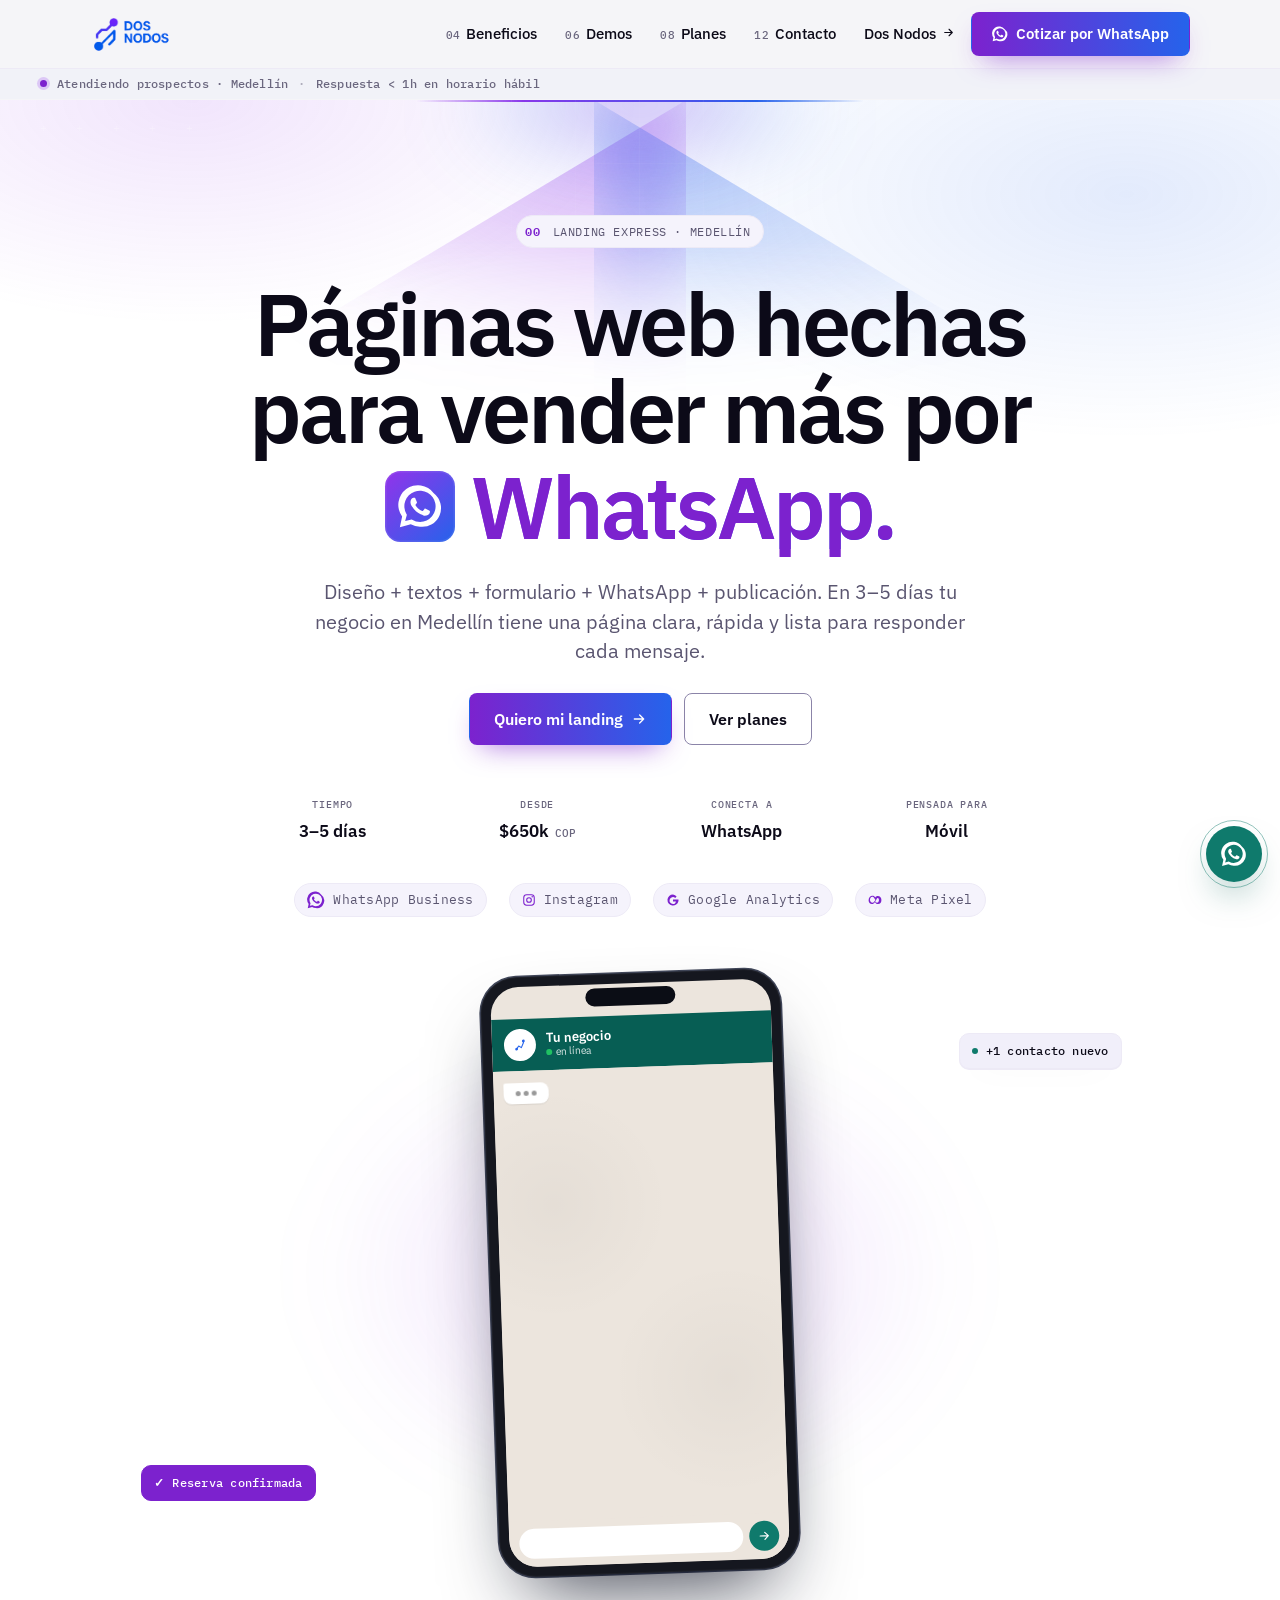
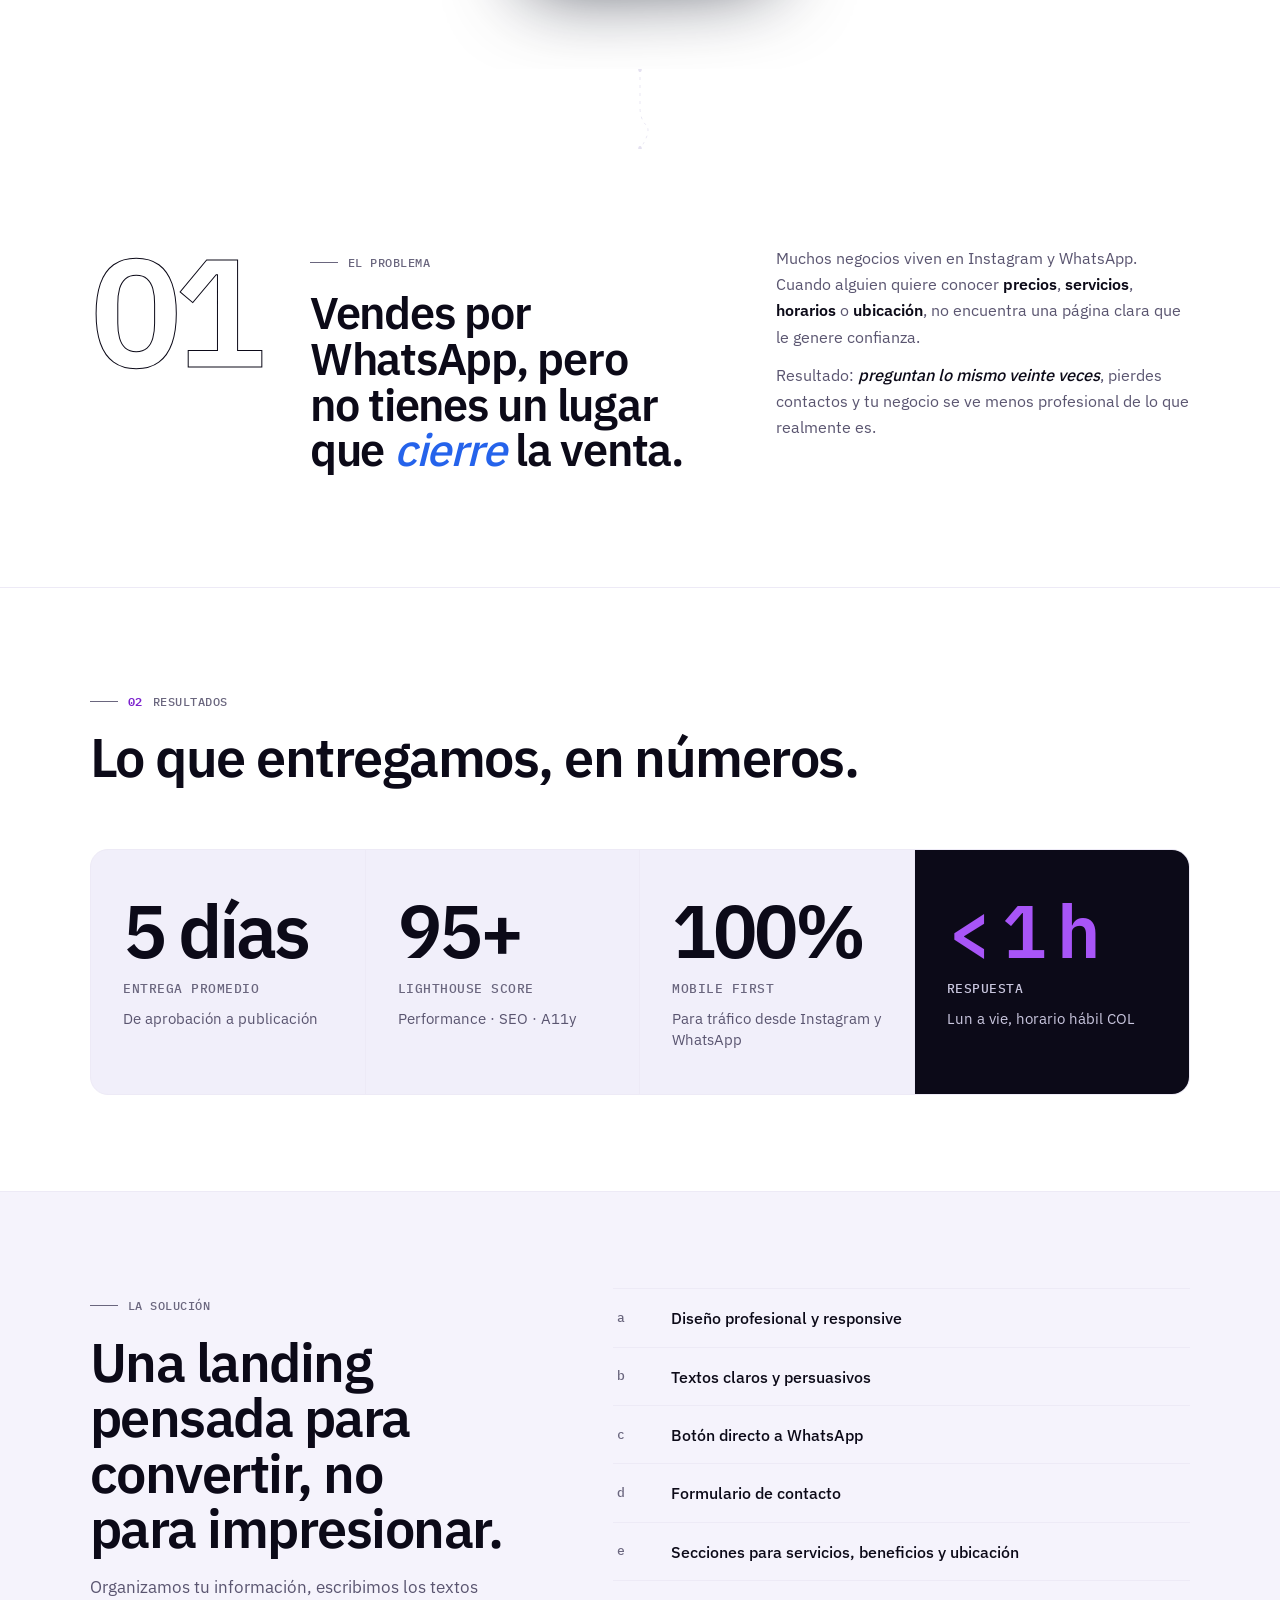
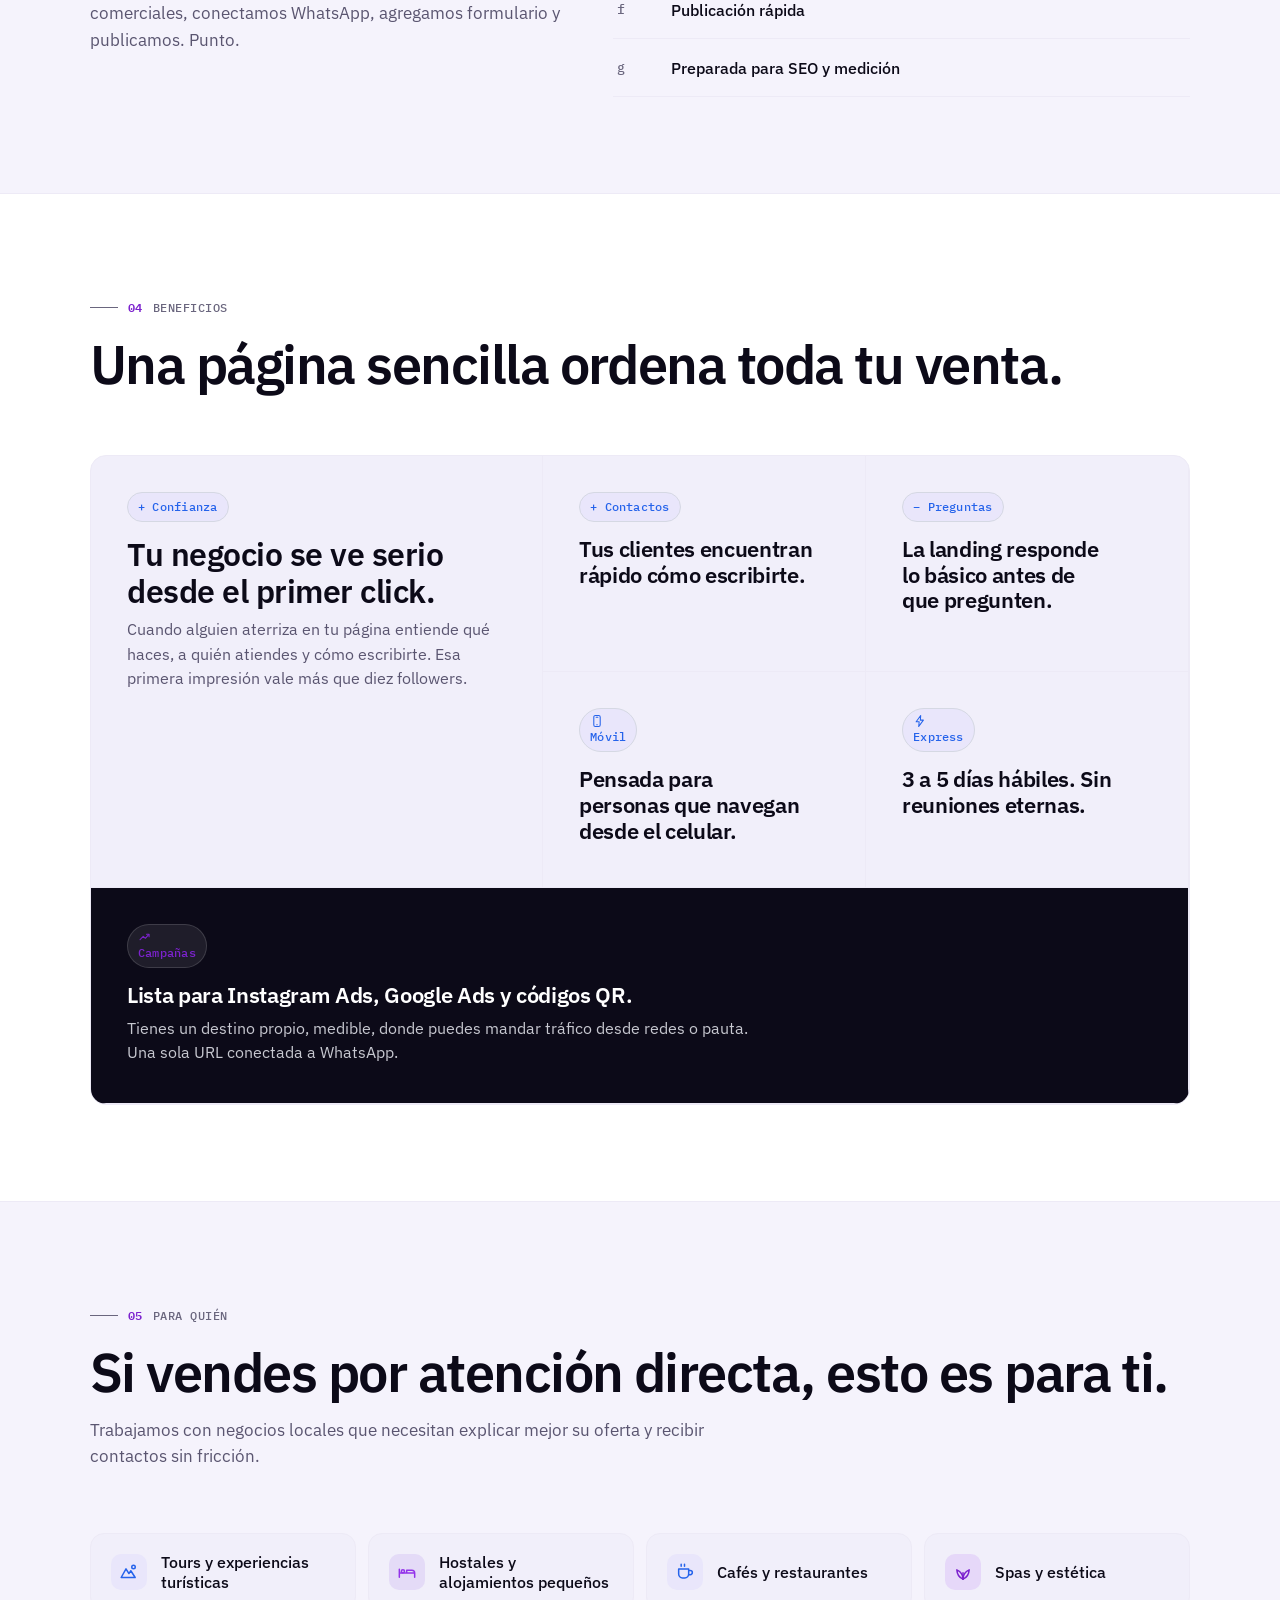
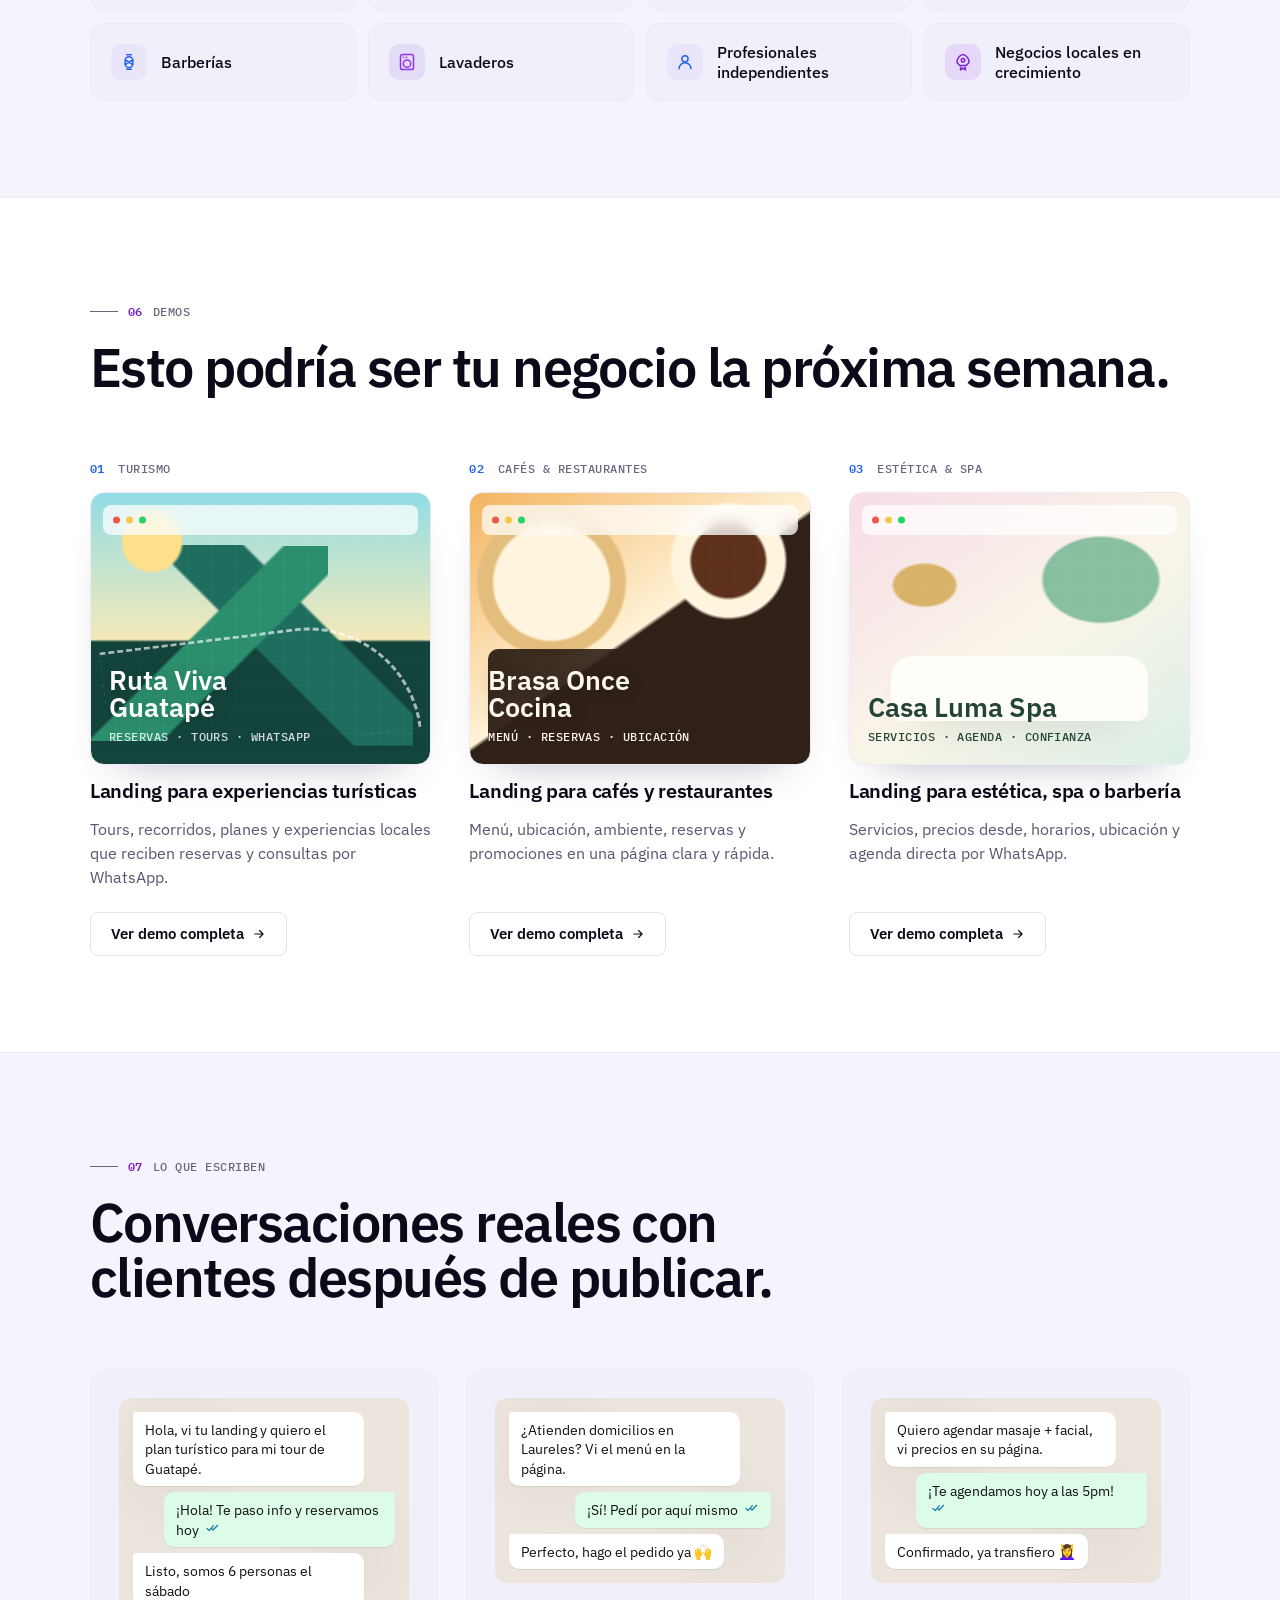
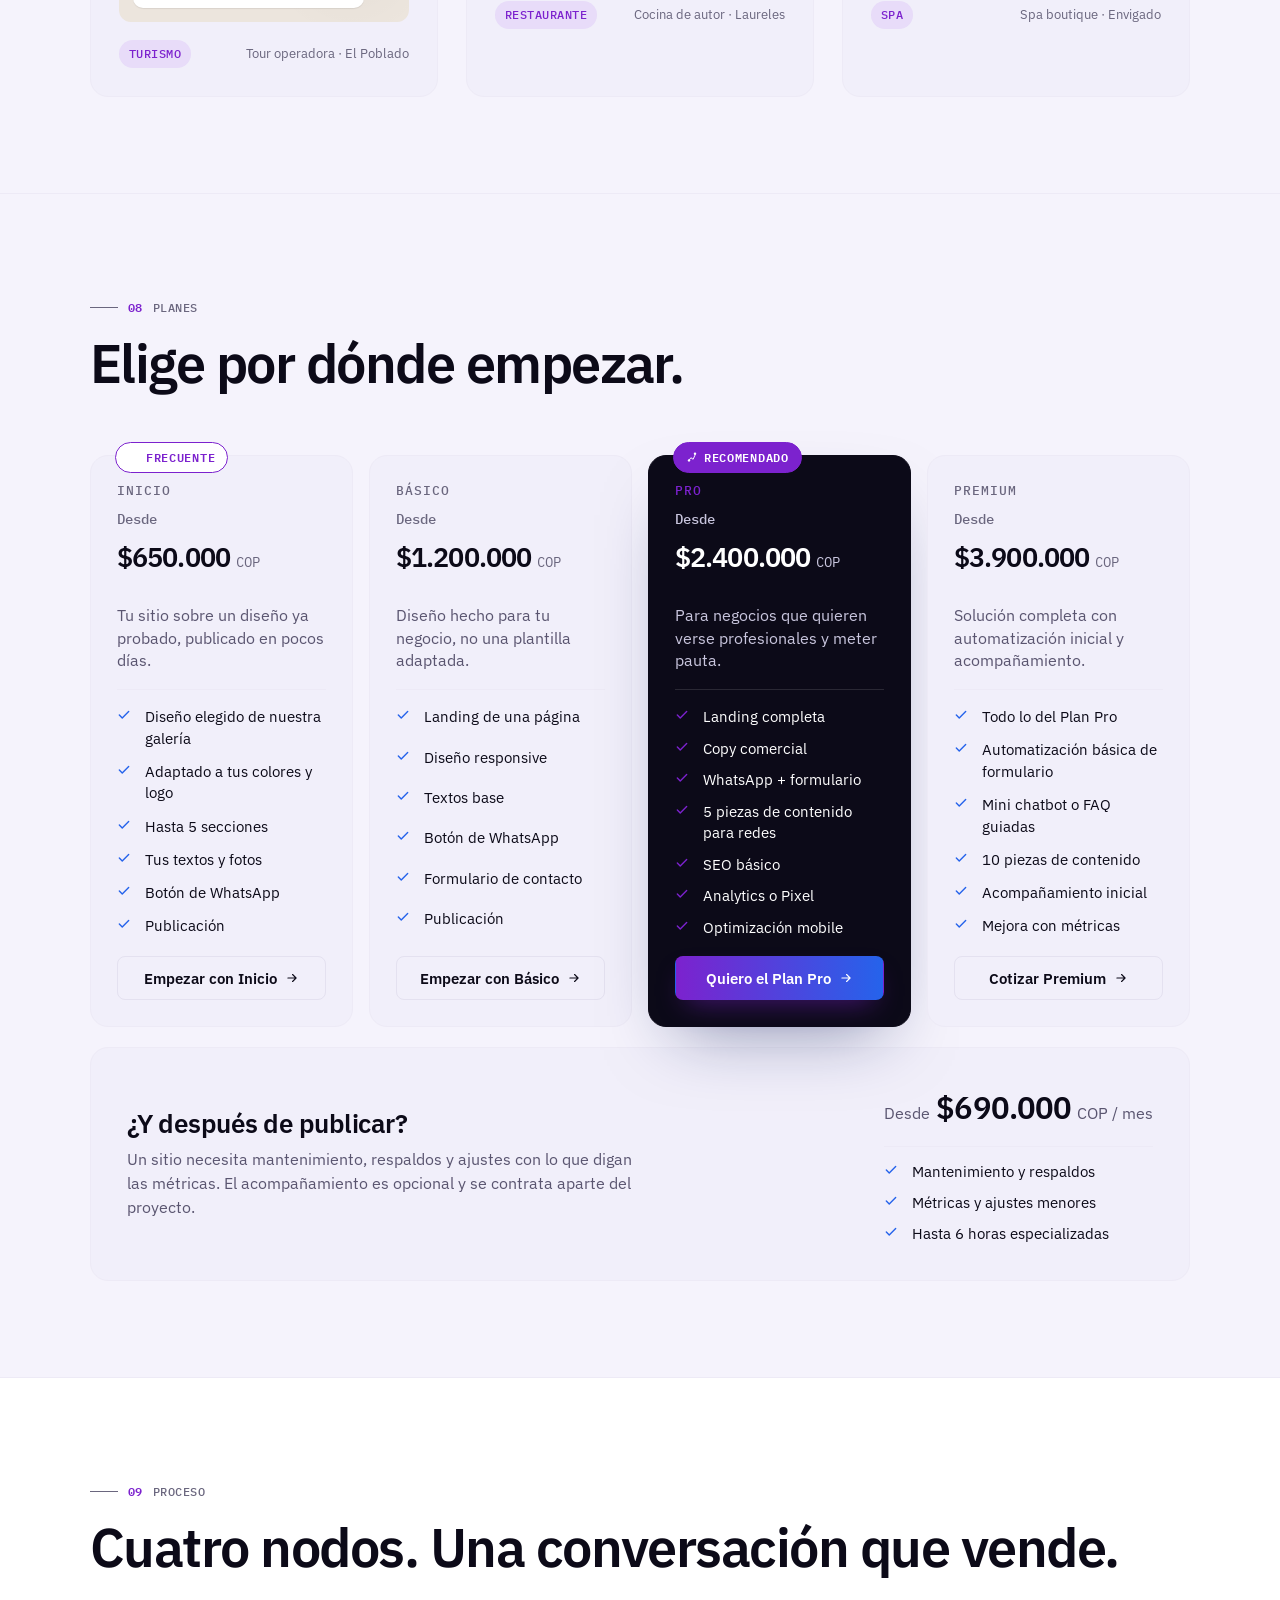
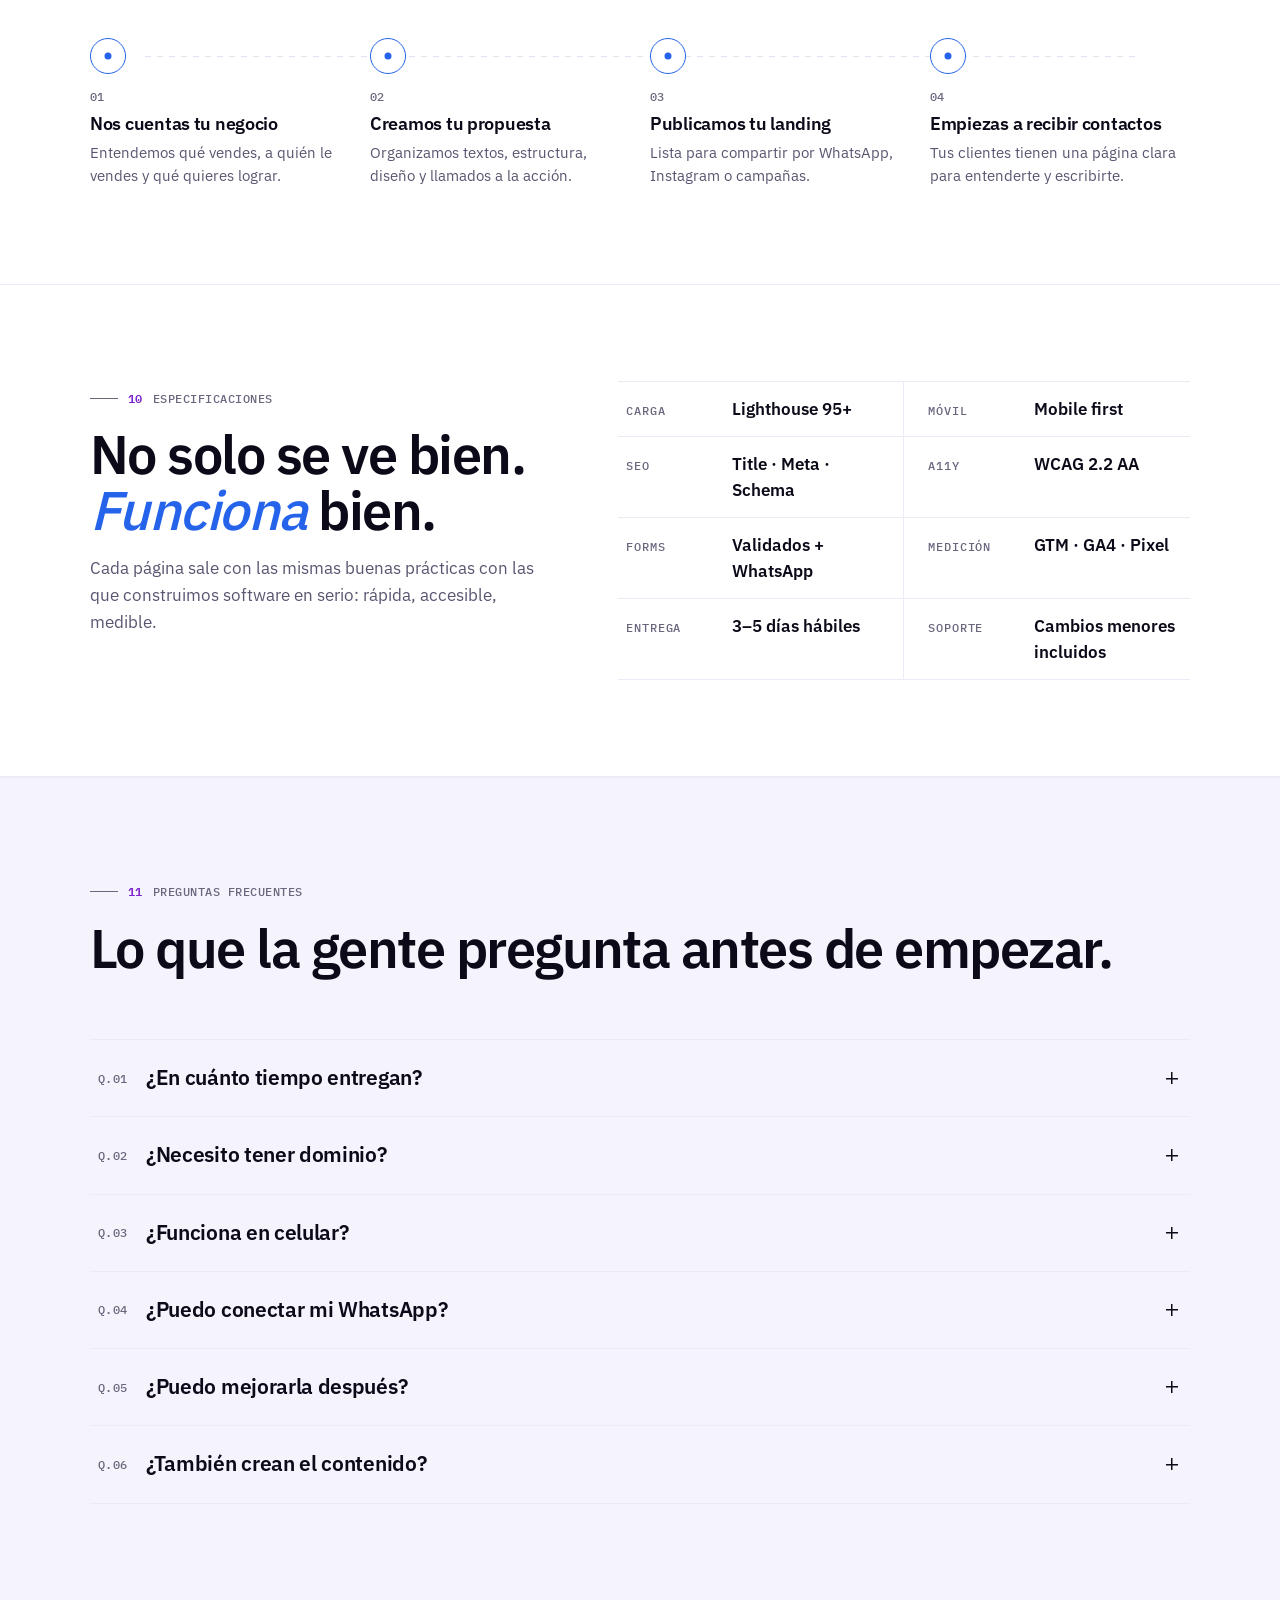
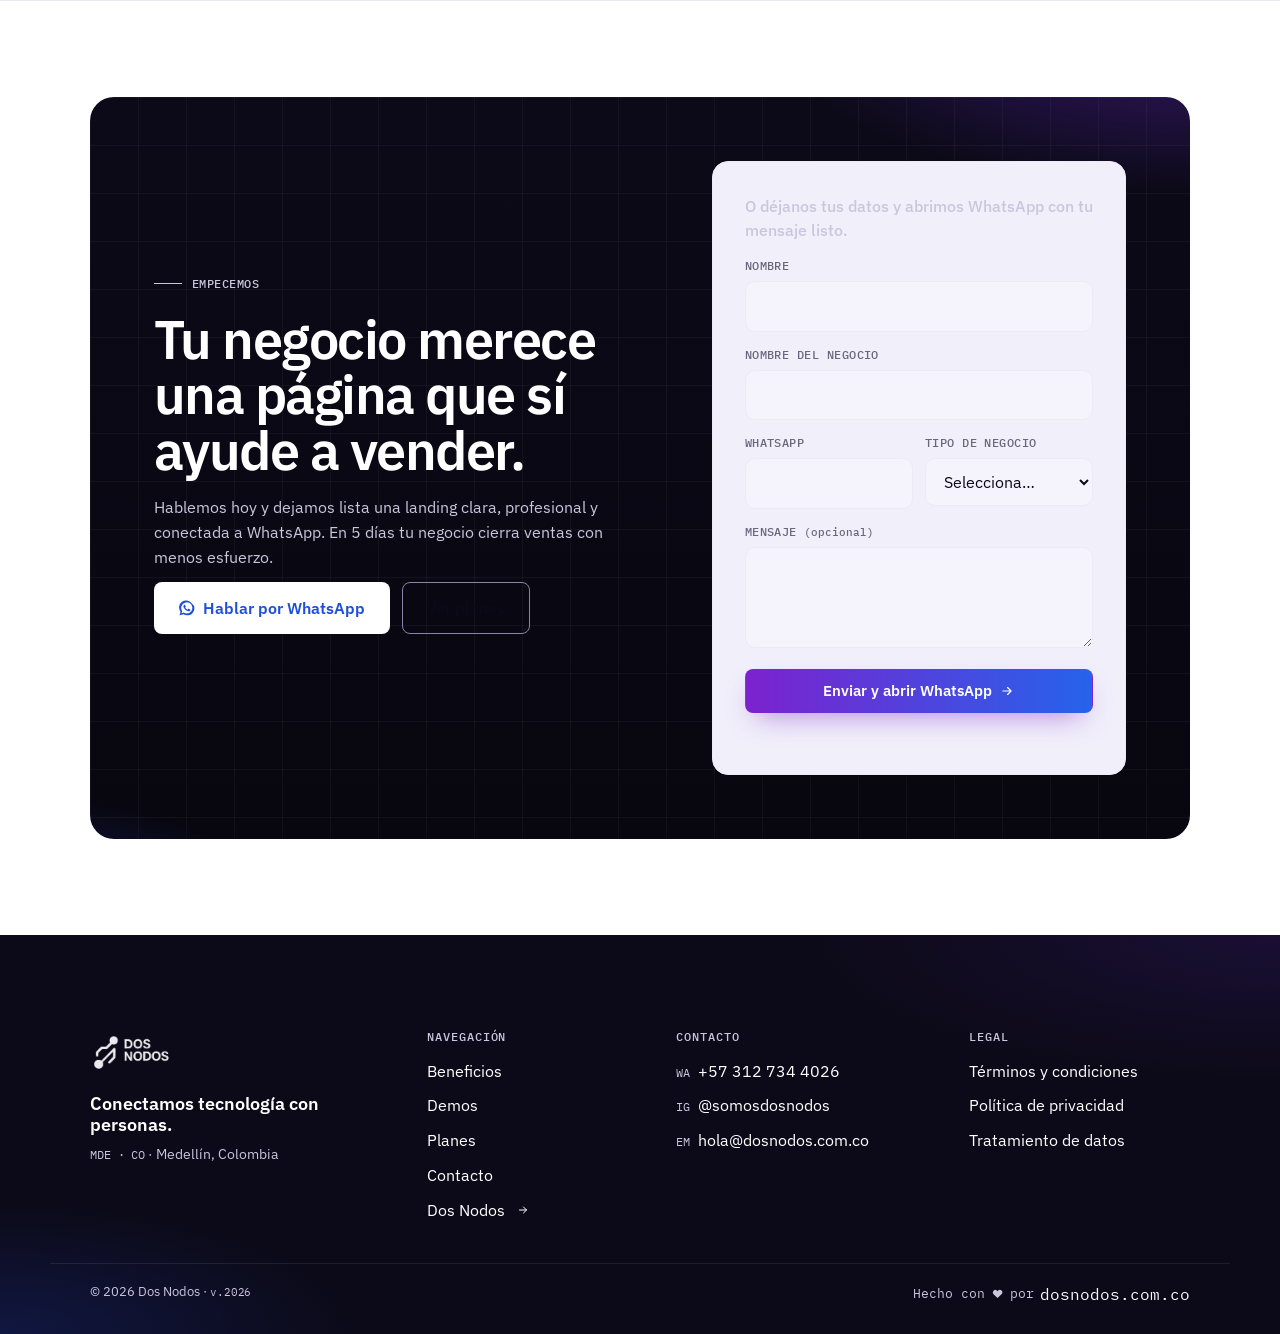
==== commit 2a77377f: "Añade el plan Inicio sobre plantilla y reordena la fila de planes Faltaba una puerta de entrada. El " ====
--- a/index.html
+++ b/index.html
@@ -41,8 +41,8 @@
   <link rel="icon" href="/assets/img/favicon.svg" type="image/svg+xml">
   <link rel="apple-touch-icon" href="/assets/img/apple-touch-icon.png">
   <link rel="preload" as="image" href="/assets/img/logo-dosnodos-400.png" fetchpriority="high">
-  <link rel="preload" as="style" href="/assets/css/styles.css?v=22">
-  <link rel="stylesheet" href="/assets/css/styles.css?v=22">
+  <link rel="preload" as="style" href="/assets/css/styles.css?v=23">
+  <link rel="stylesheet" href="/assets/css/styles.css?v=23">
 
   <script type="application/ld+json">
   {
@@ -283,7 +283,7 @@
             </div>
             <div>
               <dt>Desde</dt>
-              <dd>$1,2 M <span>COP</span></dd>
+              <dd>$650k <span>COP</span></dd>
             </div>
             <div>
               <dt>Conecta a</dt>
@@ -598,12 +598,35 @@
         </header>
 
         <div class="plans">
+          <article class="plan plan-inicio" aria-label="Plan más frecuente">
+            <span class="plan-flag plan-flag-quiet"><svg width="12" height="12" aria-hidden="true"><use href="#ico-nodes"/></svg> Frecuente</span>
+            <header>
+              <span class="plan-name">Inicio</span>
+              <p class="plan-price"><span class="plan-from">Desde</span> <strong>$650.000</strong> <span class="plan-currency">COP</span></p>
+            </header>
+            <p class="plan-tagline">Tu sitio sobre un diseño ya probado, publicado en pocos días.</p>
+            <ul class="plan-list">
+              <li><svg width="14" height="14" aria-hidden="true"><use href="#ico-check"/></svg>Diseño elegido de nuestra galería</li>
+              <li><svg width="14" height="14" aria-hidden="true"><use href="#ico-check"/></svg>Adaptado a tus colores y logo</li>
+              <li><svg width="14" height="14" aria-hidden="true"><use href="#ico-check"/></svg>Hasta 5 secciones</li>
+              <li><svg width="14" height="14" aria-hidden="true"><use href="#ico-check"/></svg>Tus textos y fotos</li>
+              <li><svg width="14" height="14" aria-hidden="true"><use href="#ico-check"/></svg>Botón de WhatsApp</li>
+              <li><svg width="14" height="14" aria-hidden="true"><use href="#ico-check"/></svg>Publicación</li>
+            </ul>
+            <a href="#contacto" class="btn btn-secondary btn-block"
+               data-wa="inicio"
+               data-event="clic_whatsapp_plan_inicio"
+               data-section="plan_inicio">
+              Empezar con Inicio <svg class="btn-trailing-icon" width="14" height="14" aria-hidden="true"><use href="#ico-arrow"/></svg>
+            </a>
+          </article>
+
           <article class="plan plan-basic">
             <header>
               <span class="plan-name">Básico</span>
               <p class="plan-price"><span class="plan-from">Desde</span> <strong>$1.200.000</strong> <span class="plan-currency">COP</span></p>
             </header>
-            <p class="plan-tagline">Lo esencial para estar en línea y recibir clientes por WhatsApp.</p>
+            <p class="plan-tagline">Diseño hecho para tu negocio, no una plantilla adaptada.</p>
             <ul class="plan-list">
               <li><svg width="14" height="14" aria-hidden="true"><use href="#ico-check"/></svg>Landing de una página</li>
               <li><svg width="14" height="14" aria-hidden="true"><use href="#ico-check"/></svg>Diseño responsive</li>
@@ -620,8 +643,8 @@
             </a>
           </article>
 
-          <article class="plan plan-pro" aria-label="Plan más elegido">
-            <span class="plan-flag"><svg width="12" height="12" aria-hidden="true"><use href="#ico-nodes"/></svg> Más elegido</span>
+          <article class="plan plan-pro" aria-label="Plan recomendado">
+            <span class="plan-flag"><svg width="12" height="12" aria-hidden="true"><use href="#ico-nodes"/></svg> Recomendado</span>
             <header>
               <span class="plan-name">Pro</span>
               <p class="plan-price"><span class="plan-from">Desde</span> <strong>$2.400.000</strong> <span class="plan-currency">COP</span></p>
@@ -944,6 +967,6 @@
     <svg viewBox="0 0 24 24" width="26" height="26" focusable="false" aria-hidden="true"><use href="#ico-wa"/></svg>
     <span class="sr-only">Escribir por WhatsApp</span>
   </a>
-  <script src="/assets/js/main.js?v=21" defer></script>
+  <script src="/assets/js/main.js?v=22" defer></script>
 </body>
 </html>
--- a/assets/css/styles.css
+++ b/assets/css/styles.css
@@ -1469,10 +1469,19 @@
   gap: 16px;
   align-items: stretch;
 }
-@media (min-width: 900px) {
+/* Con cuatro planes, tres columnas dejaban uno solo en la fila de abajo. En
+   pantallas intermedias se reparten de a dos y solo a partir de 1180px caben
+   los cuatro sin apretar el texto. */
+@media (min-width: 700px) {
   .plans {
-    grid-template-columns: 1fr 1.2fr 1fr;
+    grid-template-columns: repeat(2, 1fr);
     gap: 20px;
+  }
+}
+@media (min-width: 1180px) {
+  .plans {
+    grid-template-columns: repeat(4, 1fr);
+    gap: 16px;
     align-items: stretch;
   }
 }
@@ -1607,7 +1616,9 @@
   transform: translateY(-12px);
   box-shadow: 0 30px 70px -30px rgba(15,30,90,.5);
 }
-@media (max-width: 899px) { .plan-pro { transform: none; } }
+/* El realce solo tiene sentido cuando los cuatro están en una fila; apilados o
+   de a dos, levantar uno rompe la alineación en vez de destacarlo. */
+@media (max-width: 1179px) { .plan-pro { transform: none; } }
 .plan-pro:hover { background: var(--cobalt-2); border-color: var(--cobalt-2); }
 .plan-pro .plan-name { color: var(--signal); }
 .plan-pro .plan-price strong { color: var(--on-cobalt); }
@@ -1634,6 +1645,35 @@
   padding: 6px 12px;
   border-radius: 999px;
   border: 1px solid var(--accent-strong);
+}
+
+/* Variante en negativo para el plan de entrada. Va con fondo propio porque la
+   etiqueta se monta sobre el borde de la tarjeta y queda a caballo entre dos
+   fondos: sin él, el contraste dependería de dónde caiga.
+   Texto 7.05 y borde 6.42 contra la página; ambos por encima del mínimo. */
+.plan-flag-quiet {
+  background: var(--paper);
+  color: var(--accent-strong);
+}
+
+/* Ajustes de la fila de cuatro. Van acá, después de las reglas base de .plan:
+   un media query no añade especificidad, así que puestos antes los ganaba
+   la regla general por orden de aparición. */
+@media (min-width: 1180px) {
+  .plan {
+    padding: clamp(20px, 2vw, 28px);
+  }
+  /* A 273px de tarjeta, el precio a 41.6px empujaba "COP" a una tercera
+     línea y abría un hueco en mitad de la tarjeta. */
+  .plan-price strong {
+    font-size: clamp(1.7rem, 2.1vw, 2.1rem);
+  }
+  /* "Desde" baja a su propia línea a propósito. Con los tres en una fila
+     quedaban 206px ocupados de 207 disponibles: cabía por un pixel y se
+     rompía con cualquier precio de una cifra más. */
+  .plan-price .plan-from {
+    flex-basis: 100%;
+  }
 }
 .plan-flag svg { color: var(--signal-ink); }
 
--- a/assets/css/styles.css
+++ b/assets/css/styles.css
@@ -1469,10 +1469,19 @@
   gap: 16px;
   align-items: stretch;
 }
-@media (min-width: 900px) {
+/* Con cuatro planes, tres columnas dejaban uno solo en la fila de abajo. En
+   pantallas intermedias se reparten de a dos y solo a partir de 1180px caben
+   los cuatro sin apretar el texto. */
+@media (min-width: 700px) {
   .plans {
-    grid-template-columns: 1fr 1.2fr 1fr;
+    grid-template-columns: repeat(2, 1fr);
     gap: 20px;
+  }
+}
+@media (min-width: 1180px) {
+  .plans {
+    grid-template-columns: repeat(4, 1fr);
+    gap: 16px;
     align-items: stretch;
   }
 }
@@ -1607,7 +1616,9 @@
   transform: translateY(-12px);
   box-shadow: 0 30px 70px -30px rgba(15,30,90,.5);
 }
-@media (max-width: 899px) { .plan-pro { transform: none; } }
+/* El realce solo tiene sentido cuando los cuatro están en una fila; apilados o
+   de a dos, levantar uno rompe la alineación en vez de destacarlo. */
+@media (max-width: 1179px) { .plan-pro { transform: none; } }
 .plan-pro:hover { background: var(--cobalt-2); border-color: var(--cobalt-2); }
 .plan-pro .plan-name { color: var(--signal); }
 .plan-pro .plan-price strong { color: var(--on-cobalt); }
@@ -1634,6 +1645,35 @@
   padding: 6px 12px;
   border-radius: 999px;
   border: 1px solid var(--accent-strong);
+}
+
+/* Variante en negativo para el plan de entrada. Va con fondo propio porque la
+   etiqueta se monta sobre el borde de la tarjeta y queda a caballo entre dos
+   fondos: sin él, el contraste dependería de dónde caiga.
+   Texto 7.05 y borde 6.42 contra la página; ambos por encima del mínimo. */
+.plan-flag-quiet {
+  background: var(--paper);
+  color: var(--accent-strong);
+}
+
+/* Ajustes de la fila de cuatro. Van acá, después de las reglas base de .plan:
+   un media query no añade especificidad, así que puestos antes los ganaba
+   la regla general por orden de aparición. */
+@media (min-width: 1180px) {
+  .plan {
+    padding: clamp(20px, 2vw, 28px);
+  }
+  /* A 273px de tarjeta, el precio a 41.6px empujaba "COP" a una tercera
+     línea y abría un hueco en mitad de la tarjeta. */
+  .plan-price strong {
+    font-size: clamp(1.7rem, 2.1vw, 2.1rem);
+  }
+  /* "Desde" baja a su propia línea a propósito. Con los tres en una fila
+     quedaban 206px ocupados de 207 disponibles: cabía por un pixel y se
+     rompía con cualquier precio de una cifra más. */
+  .plan-price .plan-from {
+    flex-basis: 100%;
+  }
 }
 .plan-flag svg { color: var(--signal-ink); }
 
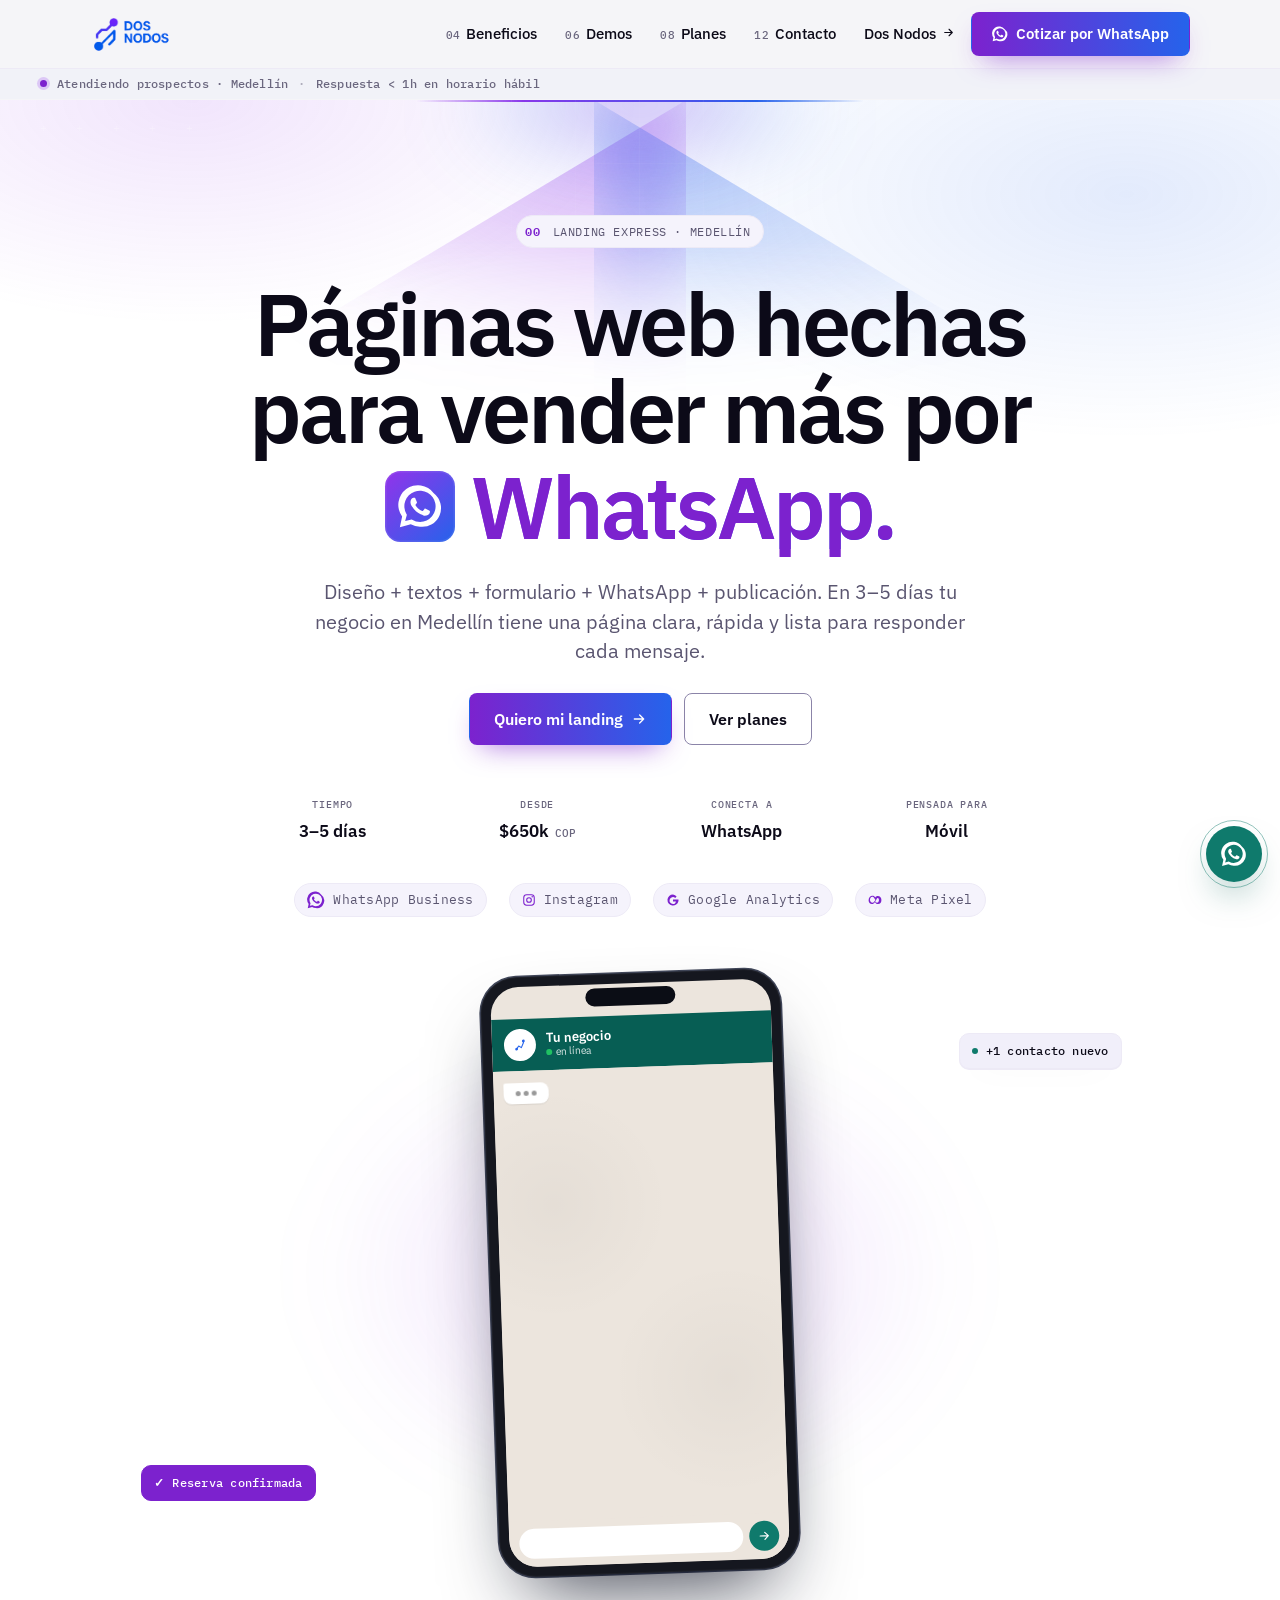
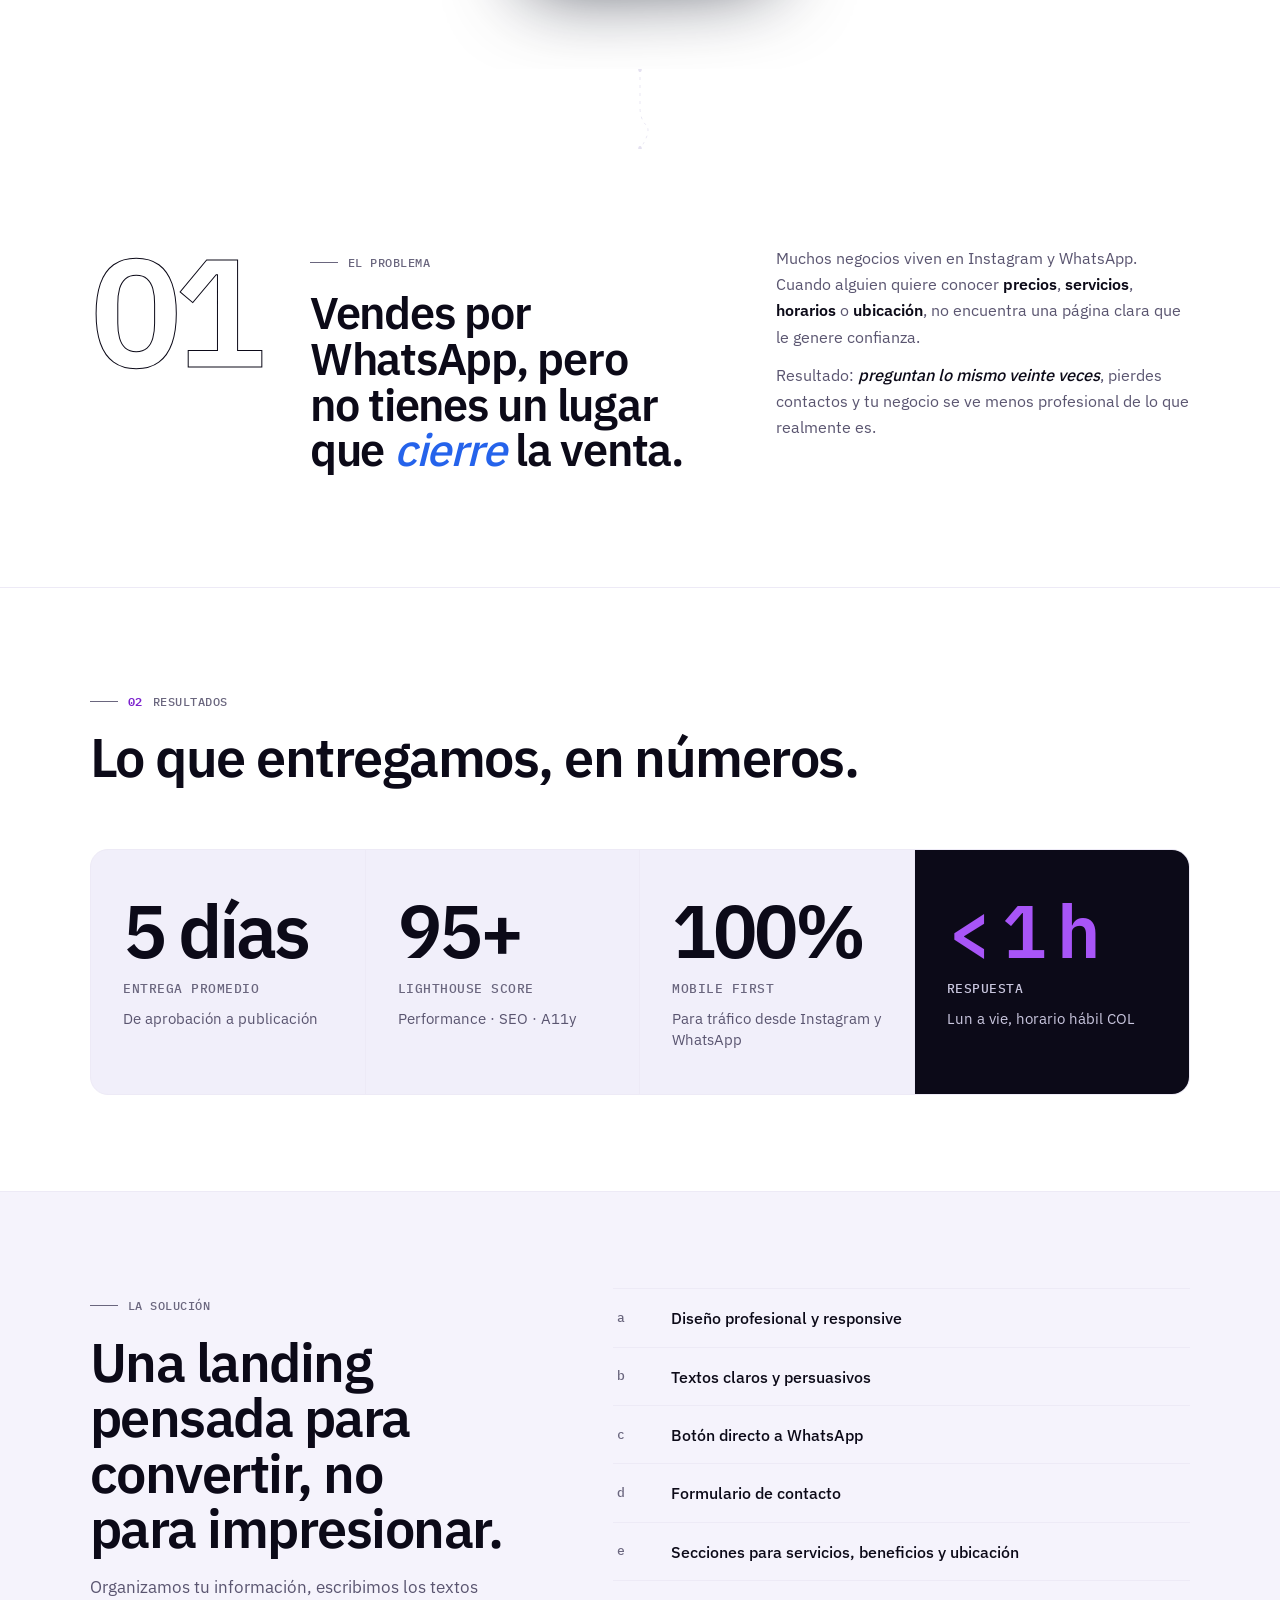
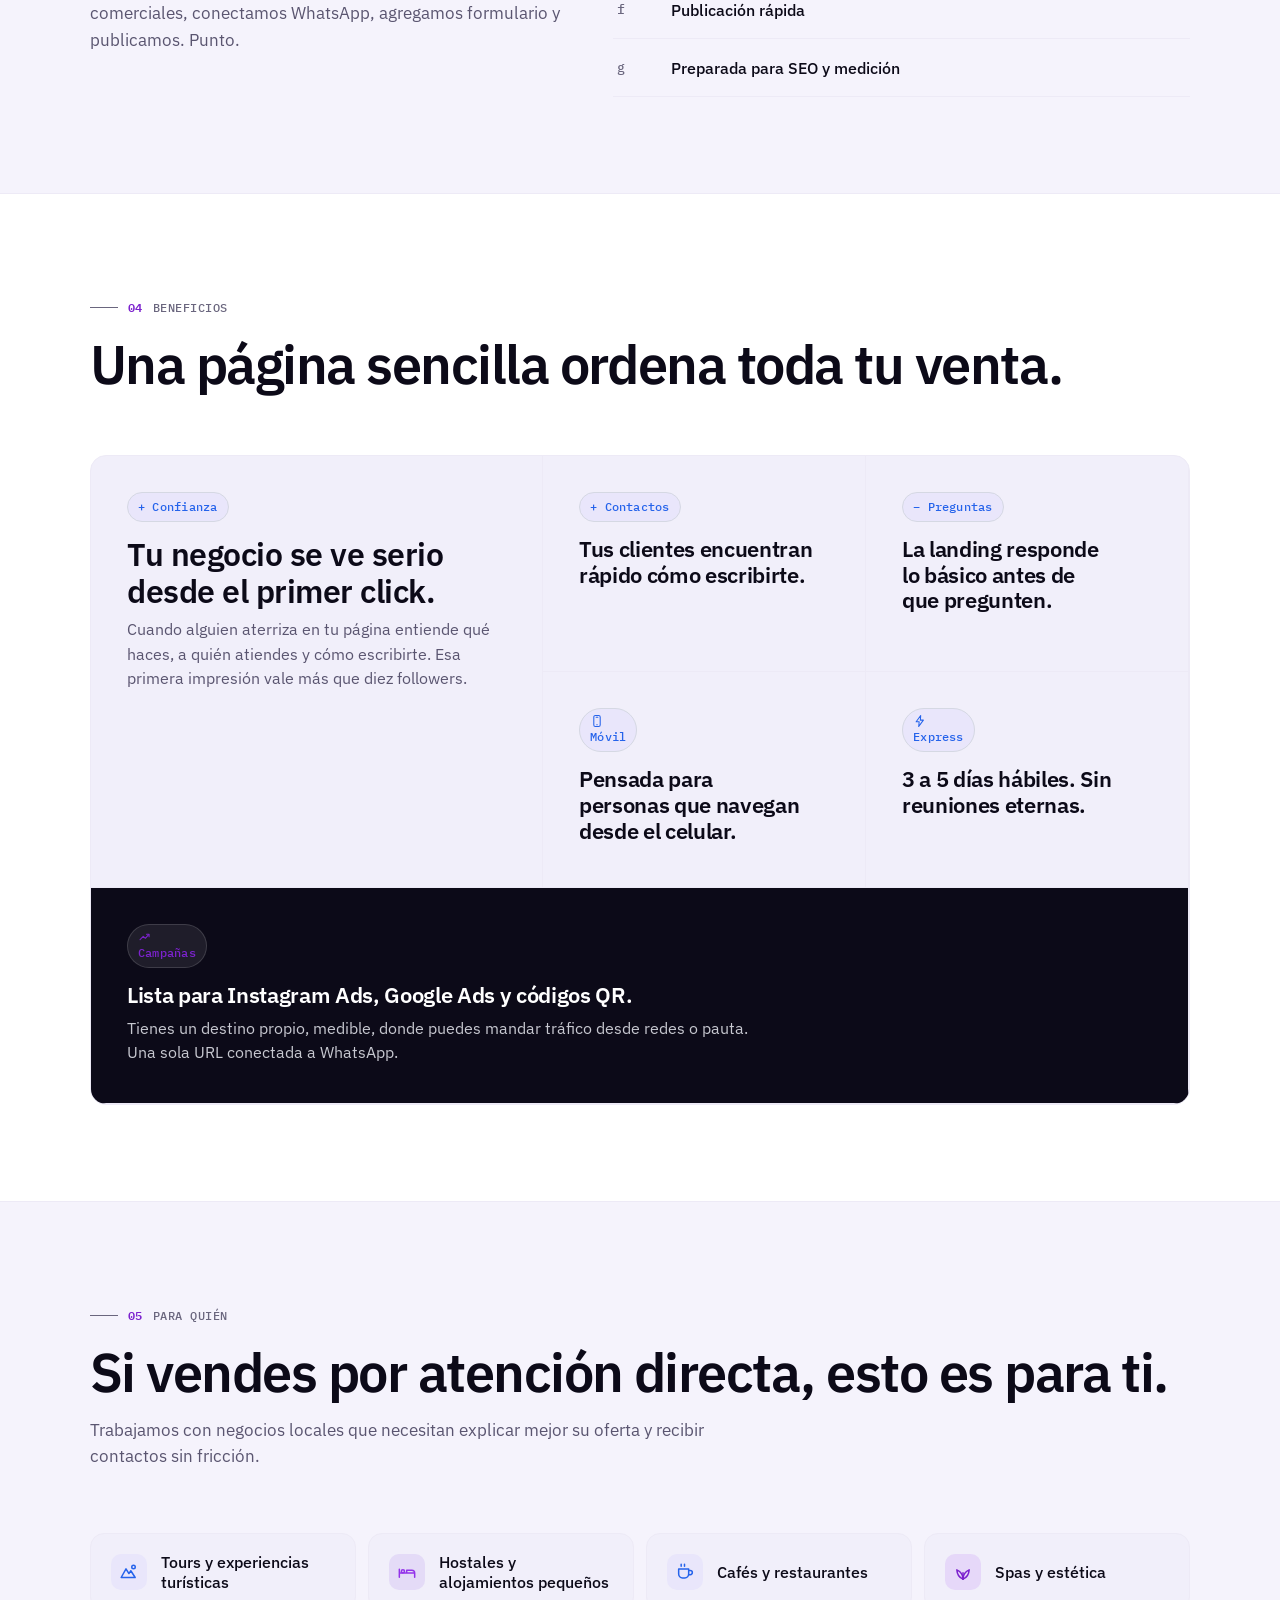
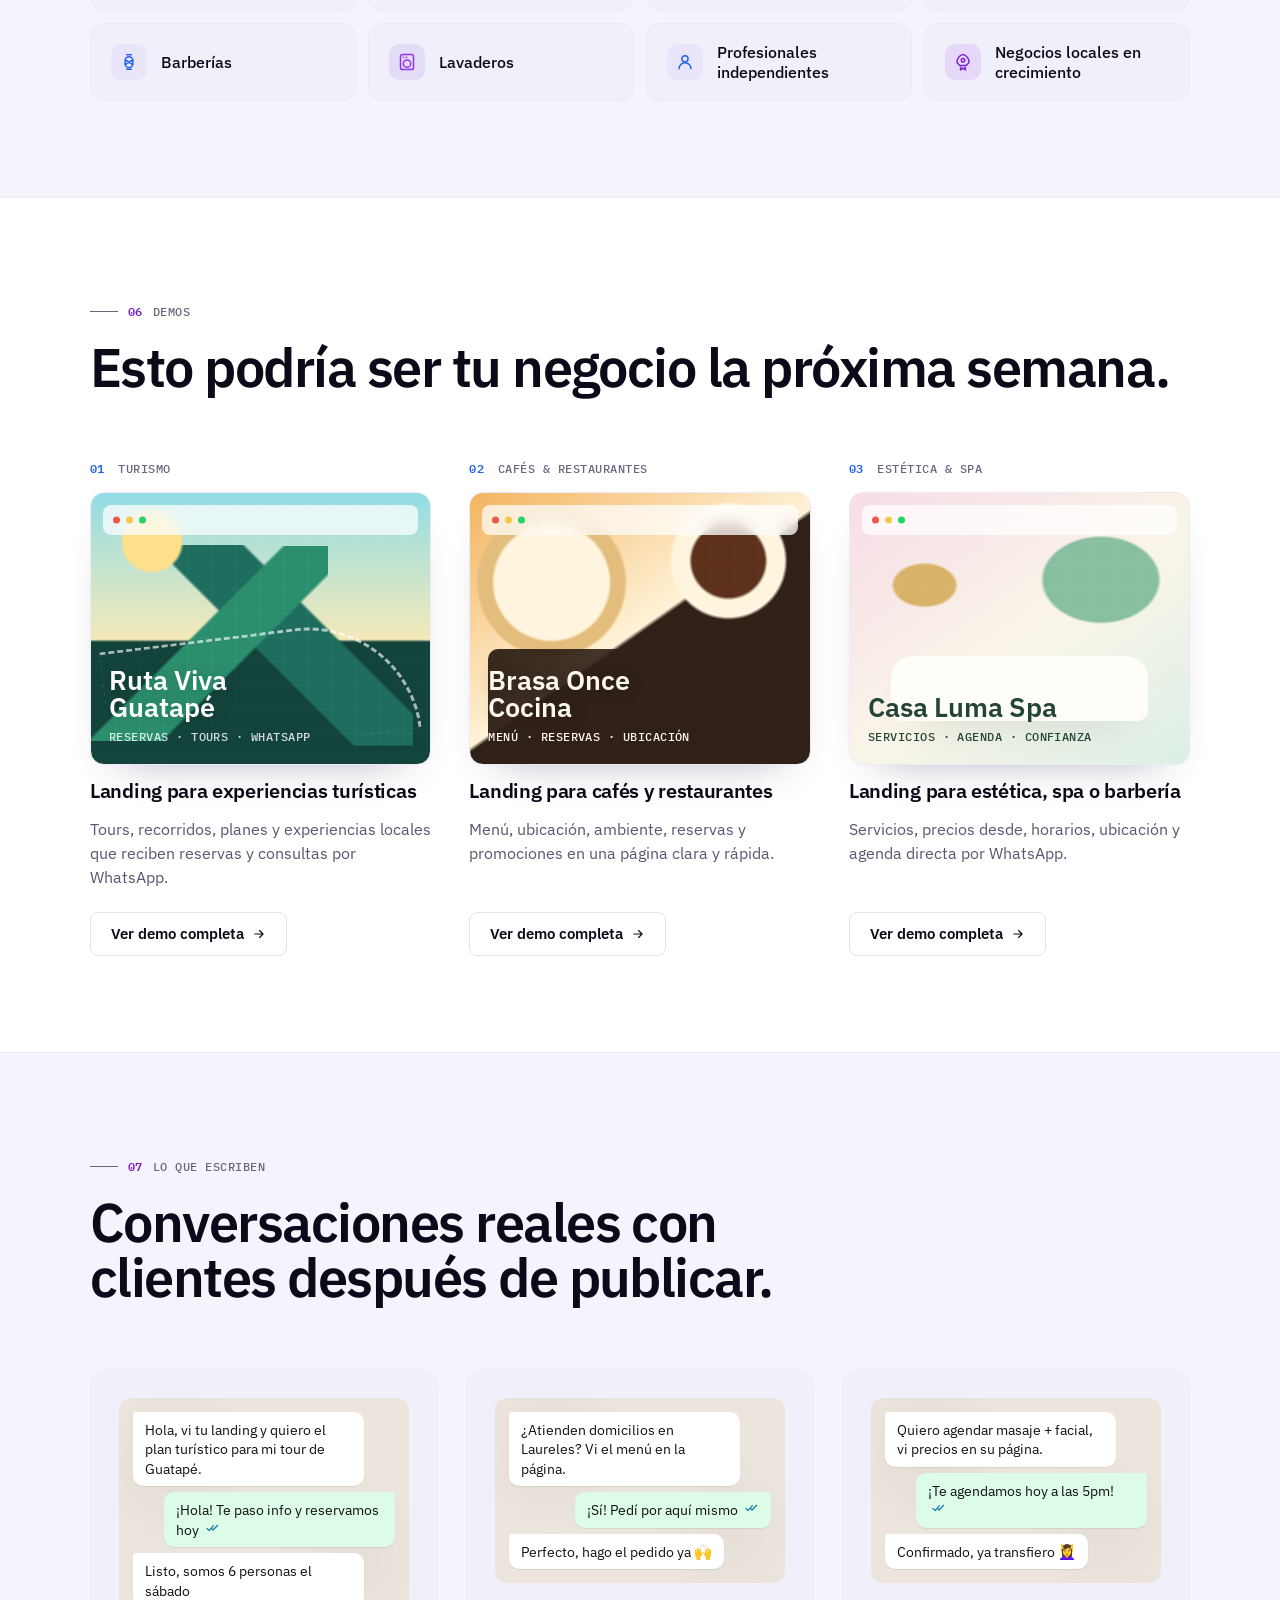
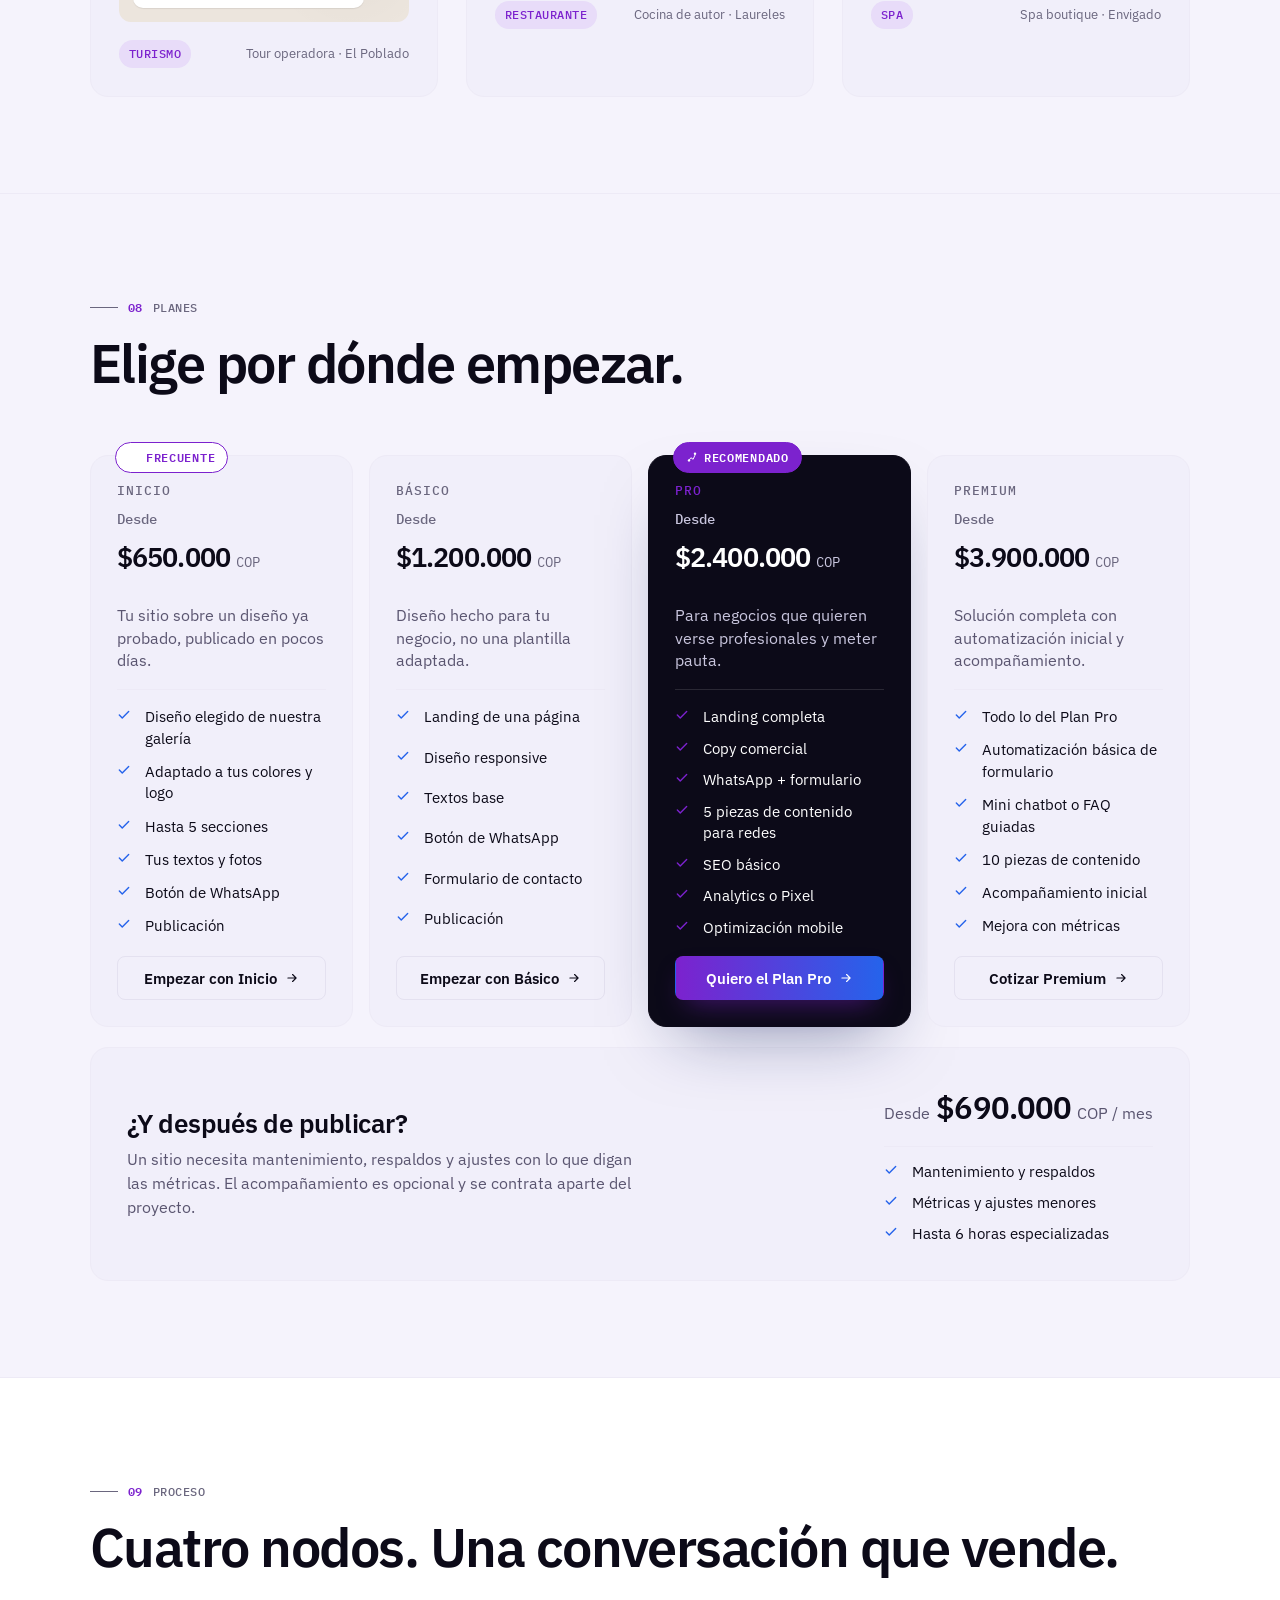
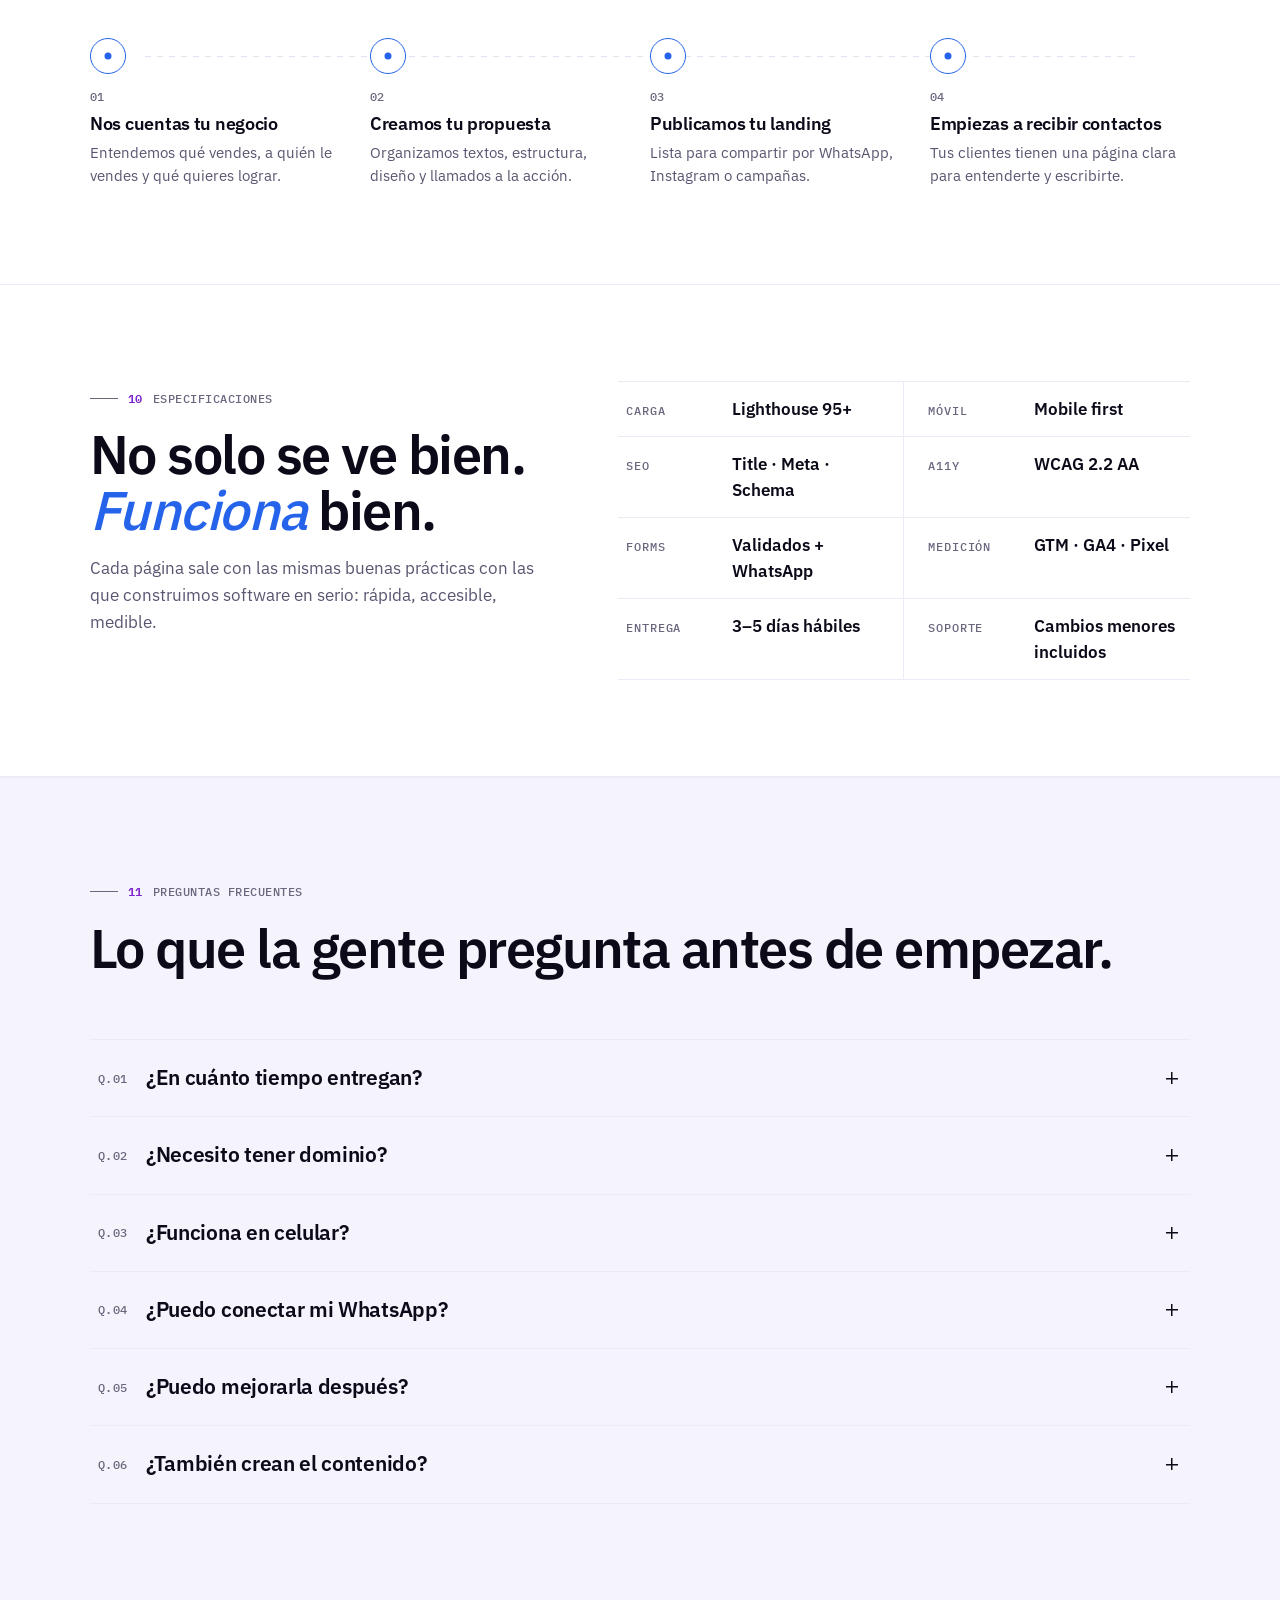
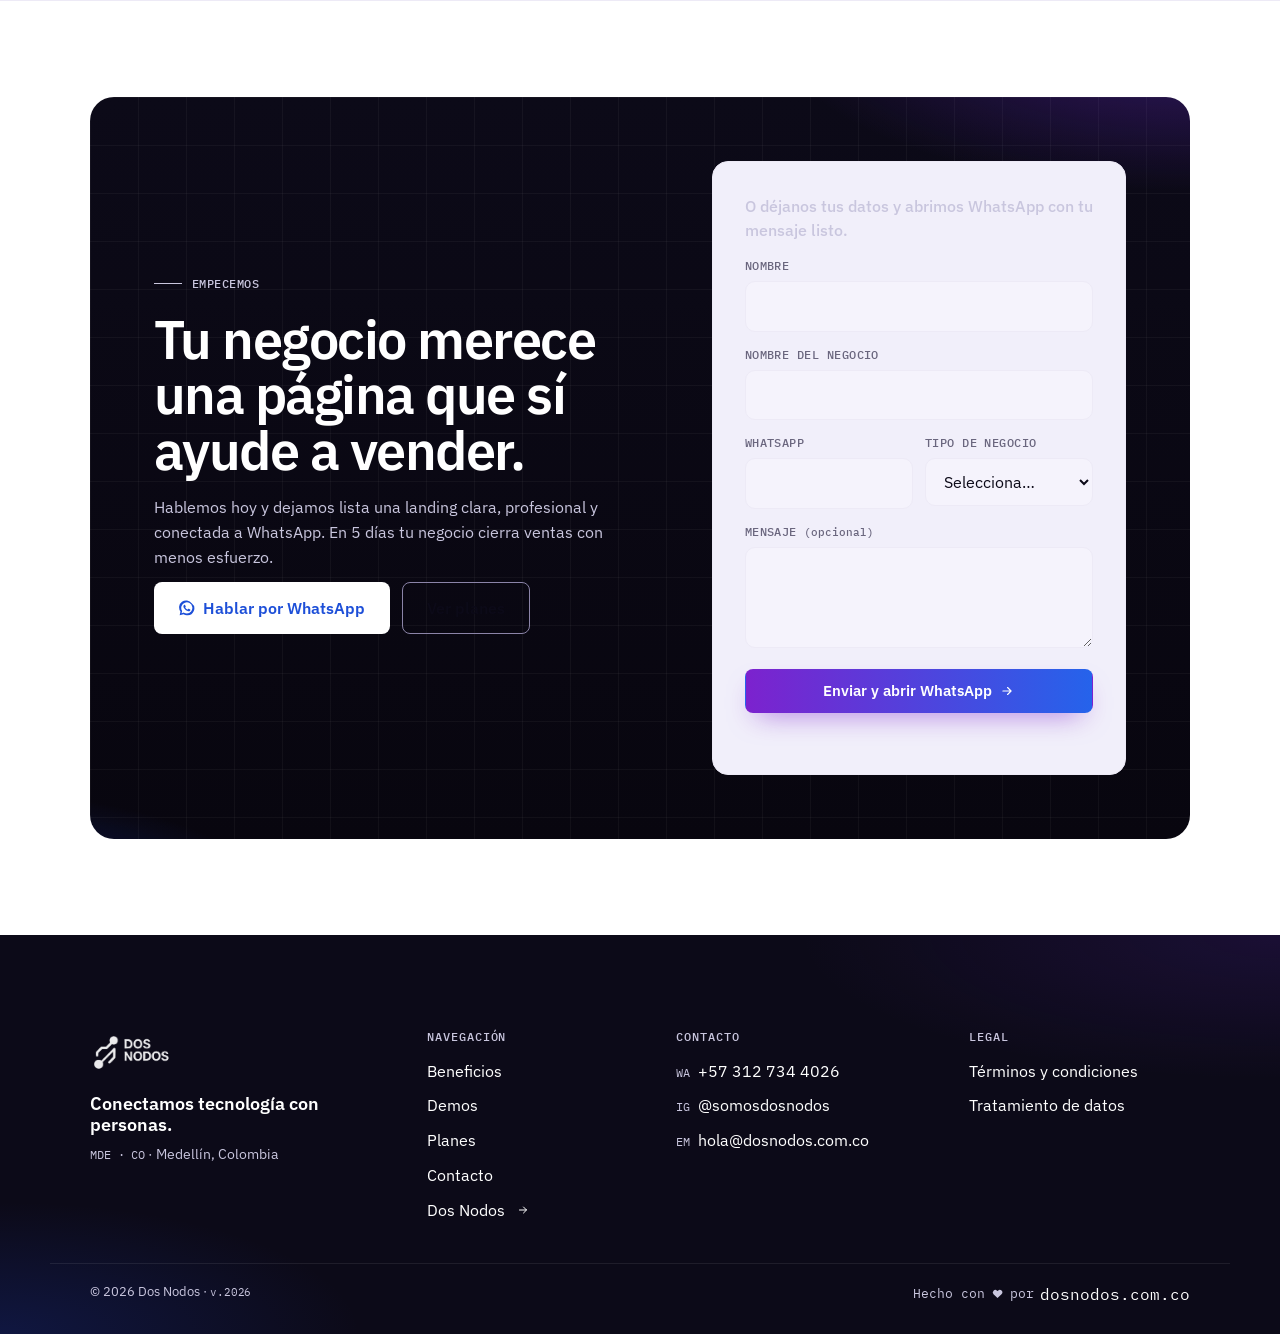
==== commit 27d76196: "Redirige las páginas legales viejas con stubs canónicos El redirect por vercel.json no disparaba en " ====
--- a/index.html
+++ b/index.html
@@ -946,9 +946,8 @@
       <div class="foot-legal">
         <h2>Legal</h2>
         <ul>
-          <li><a href="/terminos.html">Términos y condiciones</a></li>
-          <li><a href="/privacidad.html">Política de privacidad</a></li>
-          <li><a href="/datos.html">Tratamiento de datos</a></li>
+          <li><a href="https://dosnodos.com.co/terminos">Términos y condiciones</a></li>
+          <li><a href="https://dosnodos.com.co/privacidad">Tratamiento de datos</a></li>
         </ul>
       </div>
     </div>
